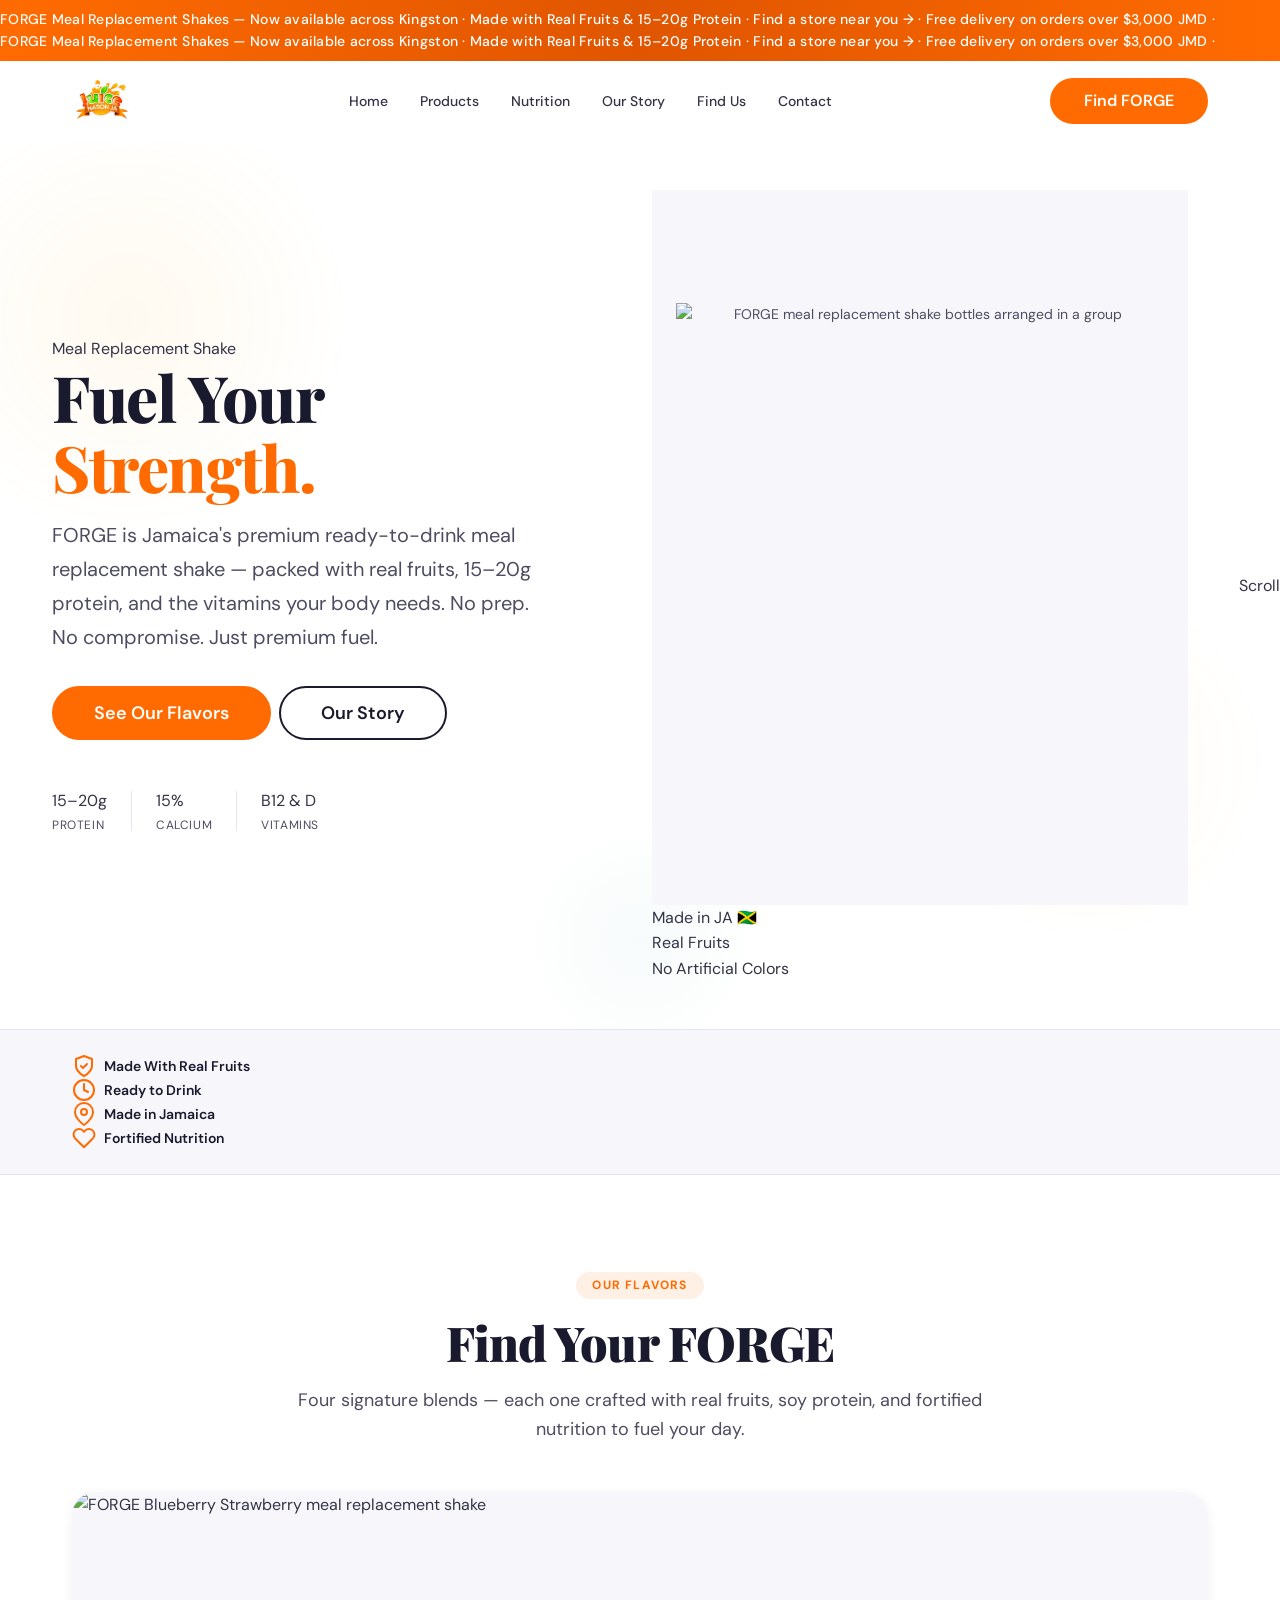
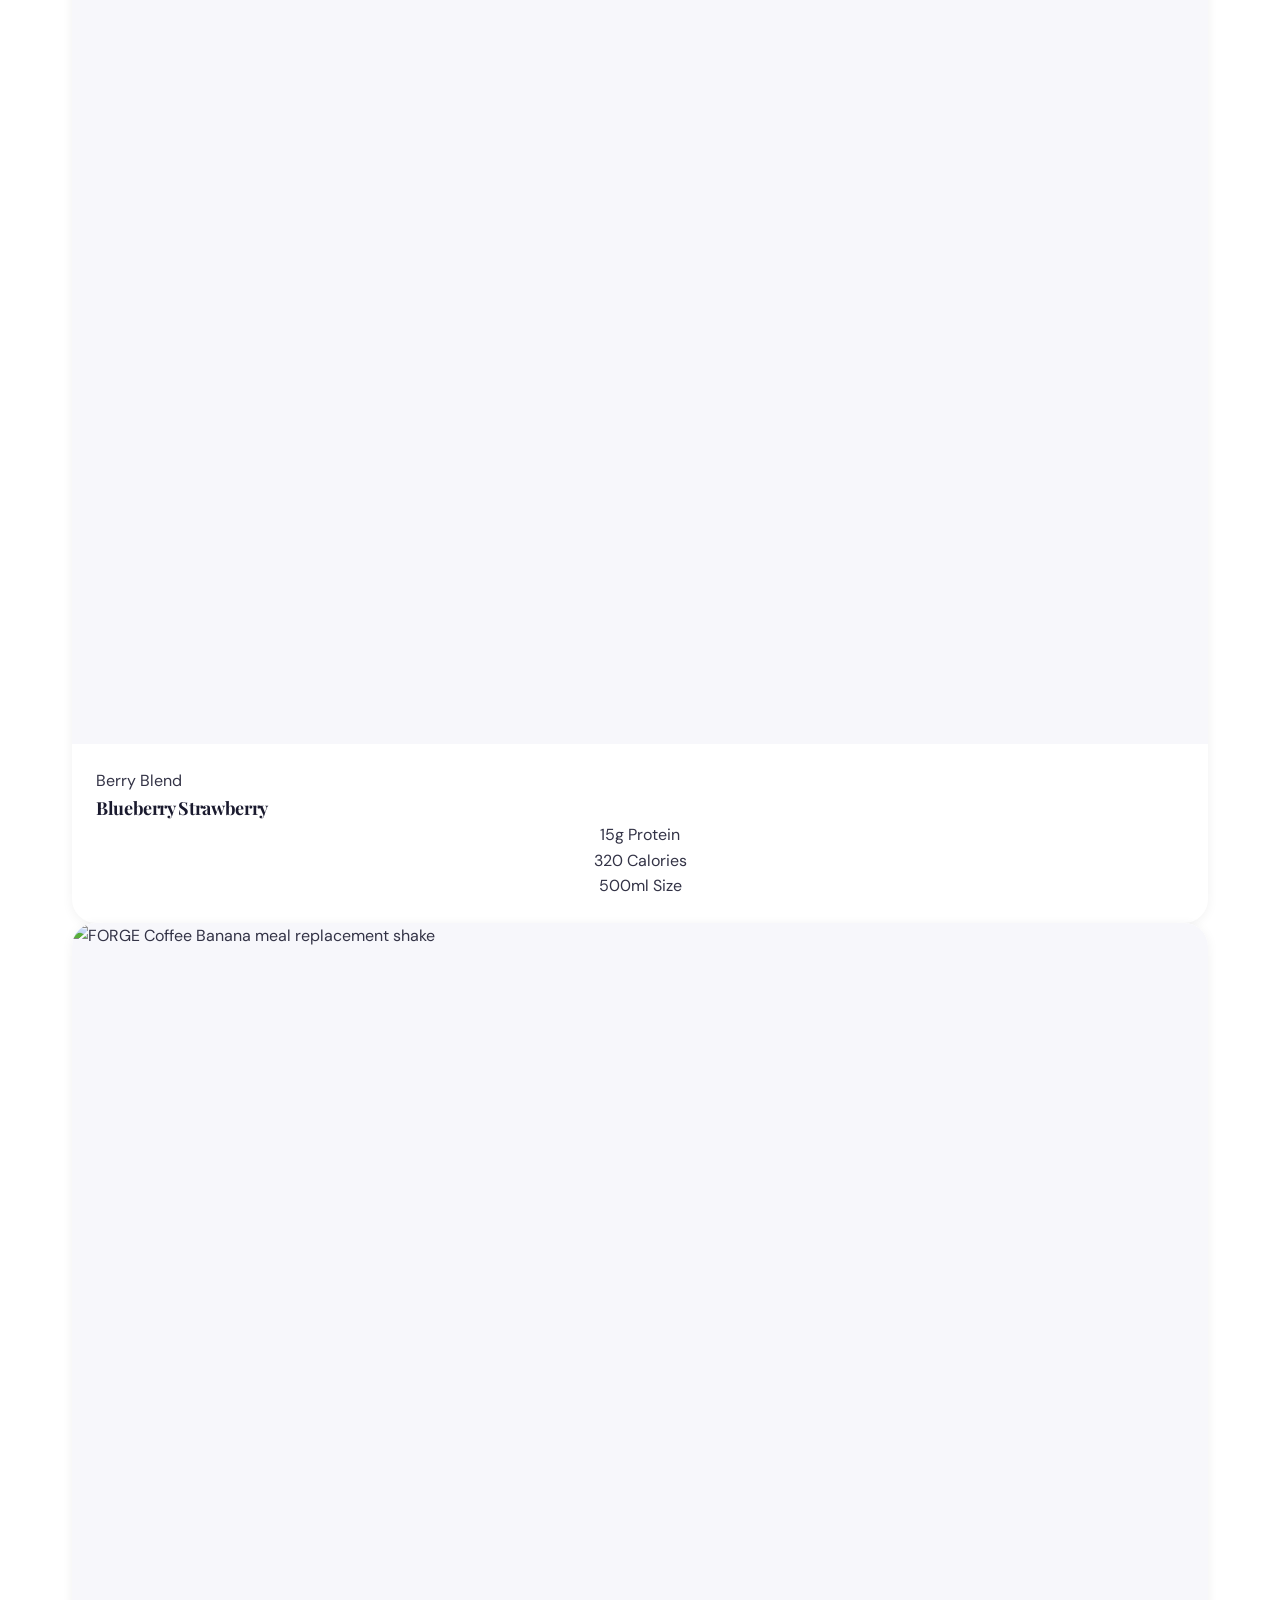
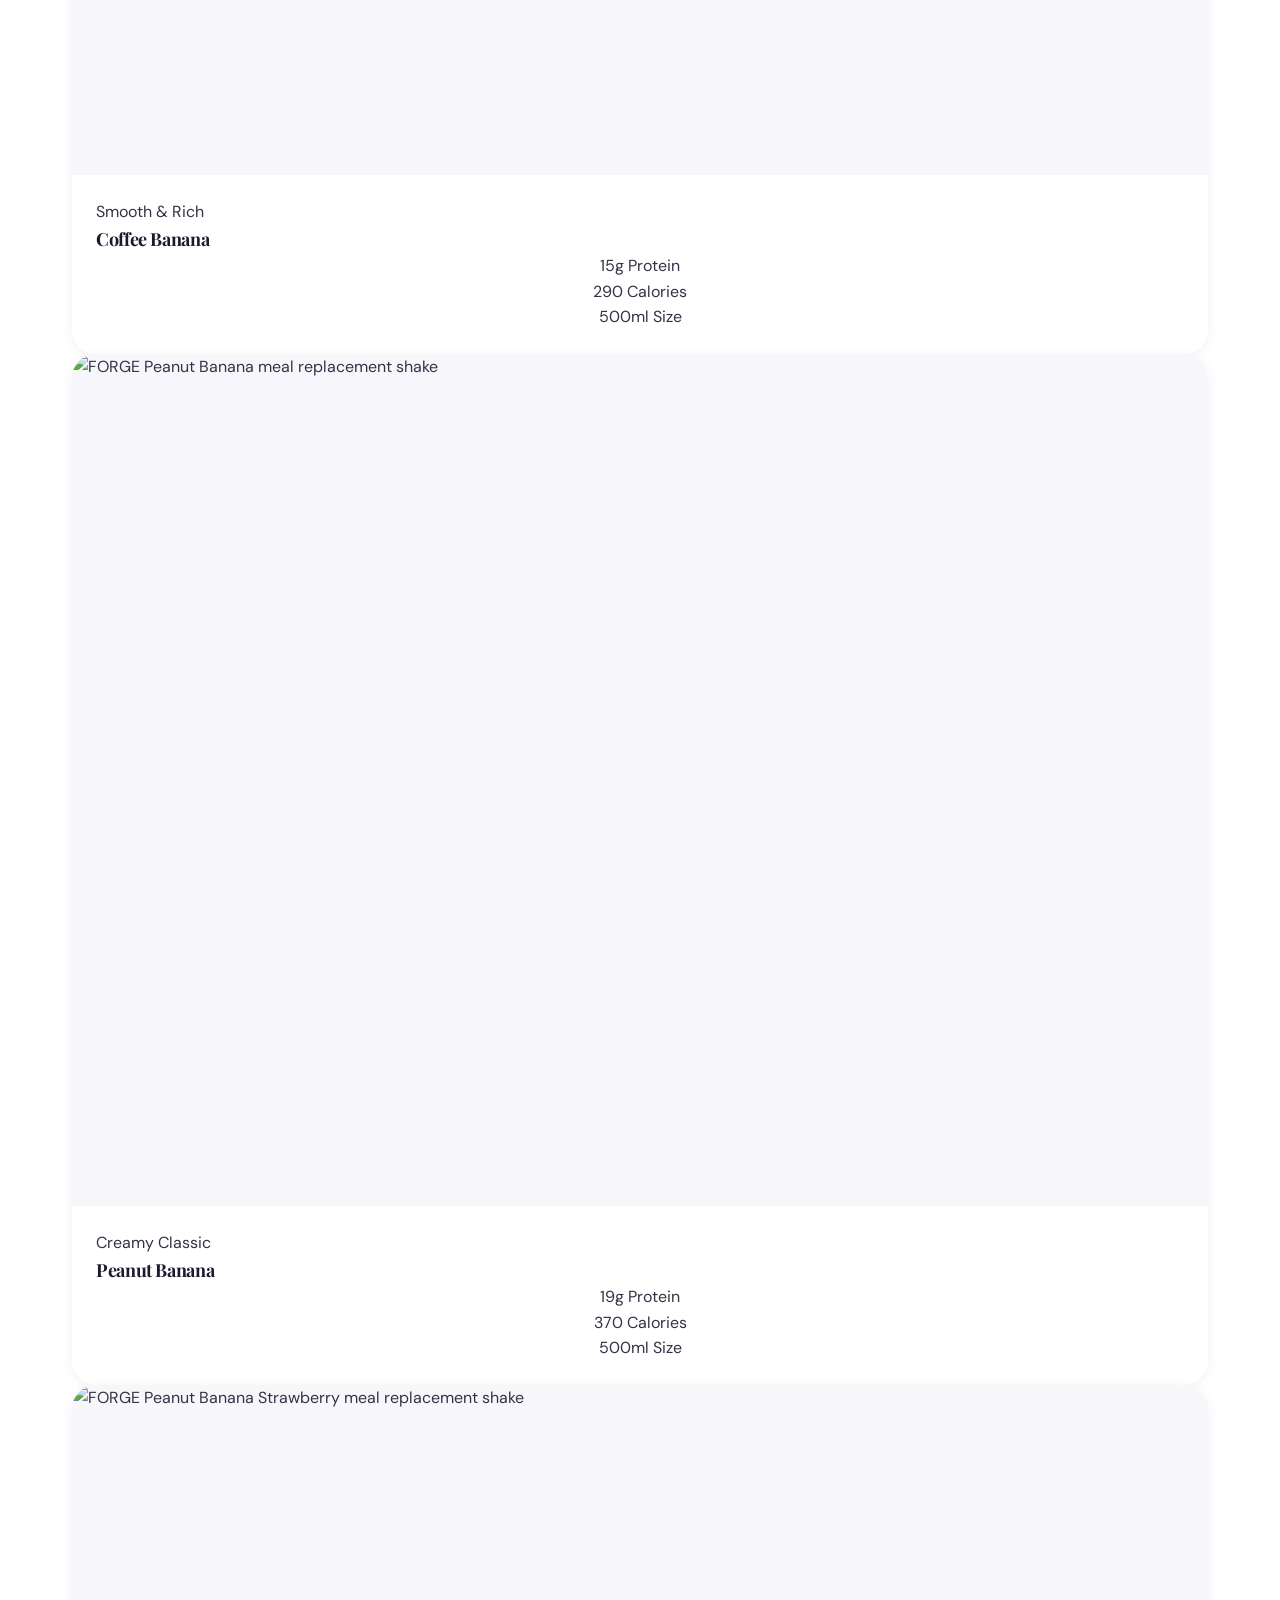
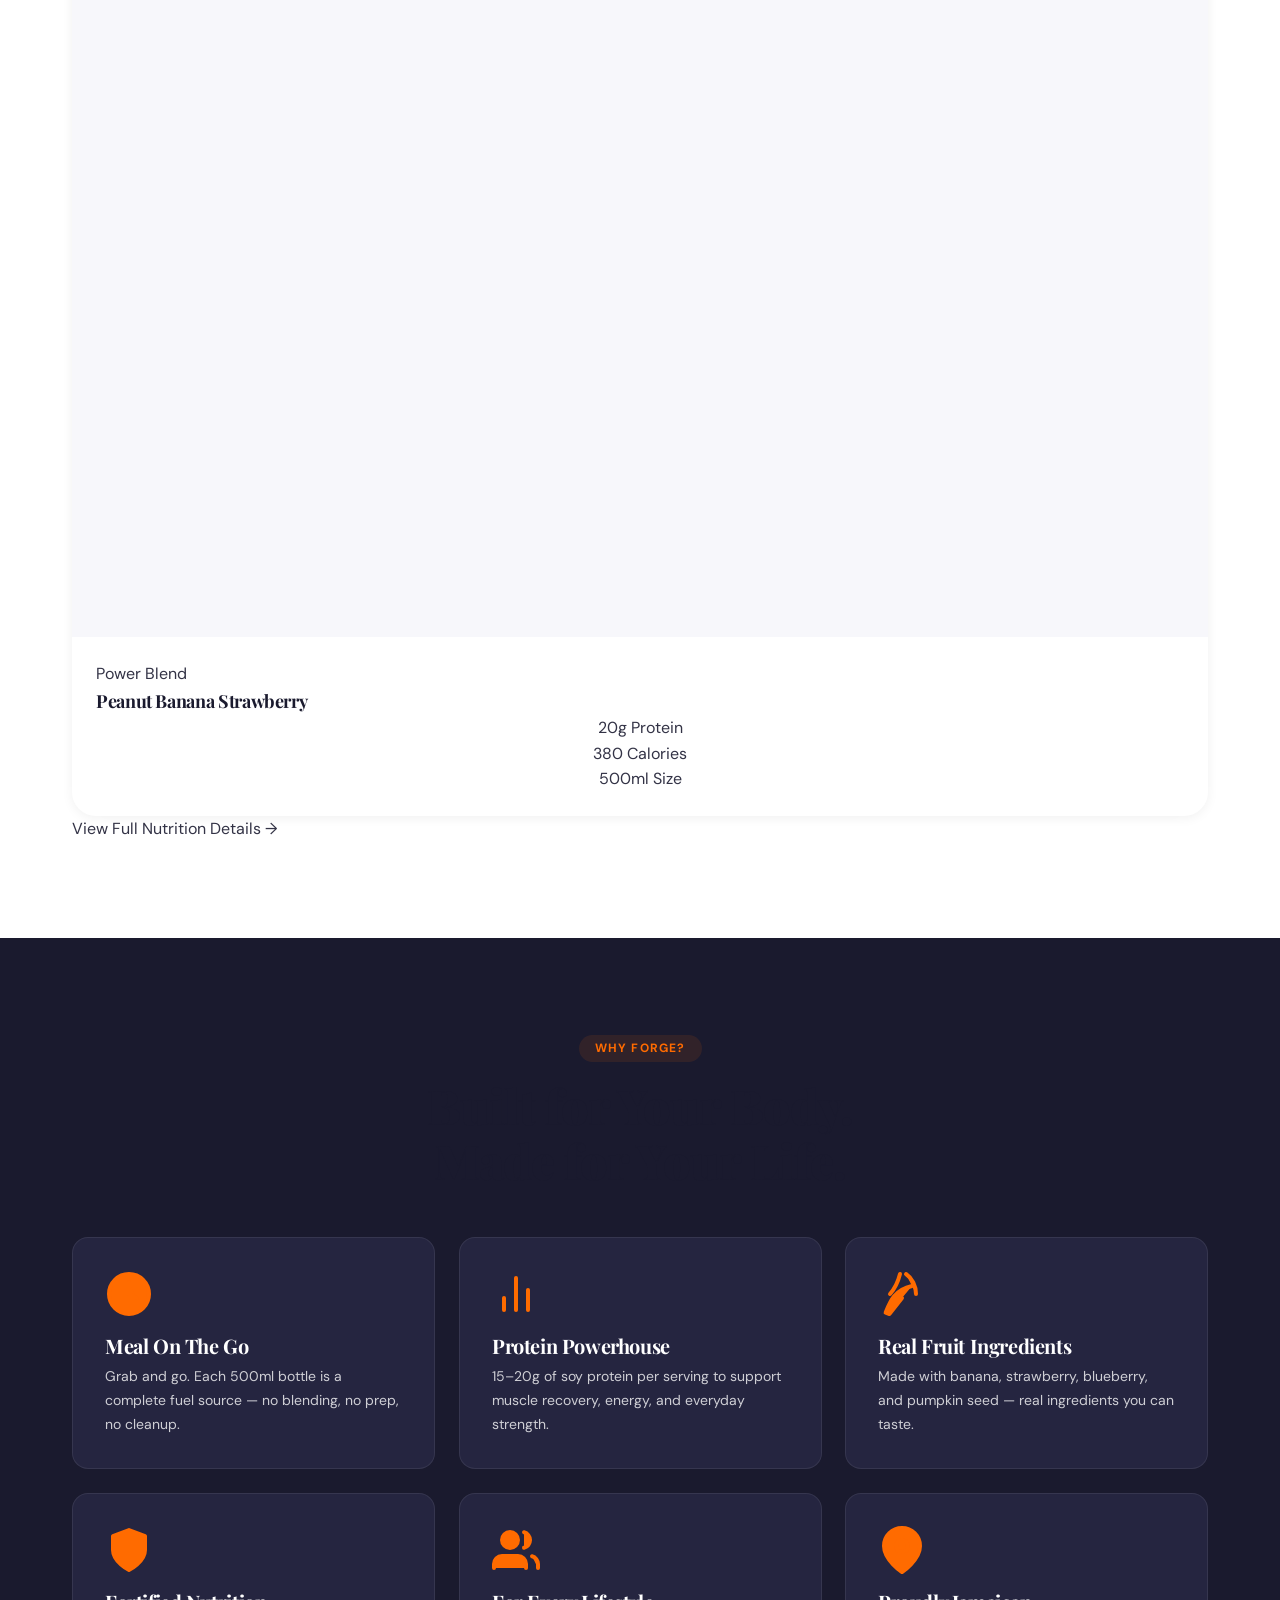
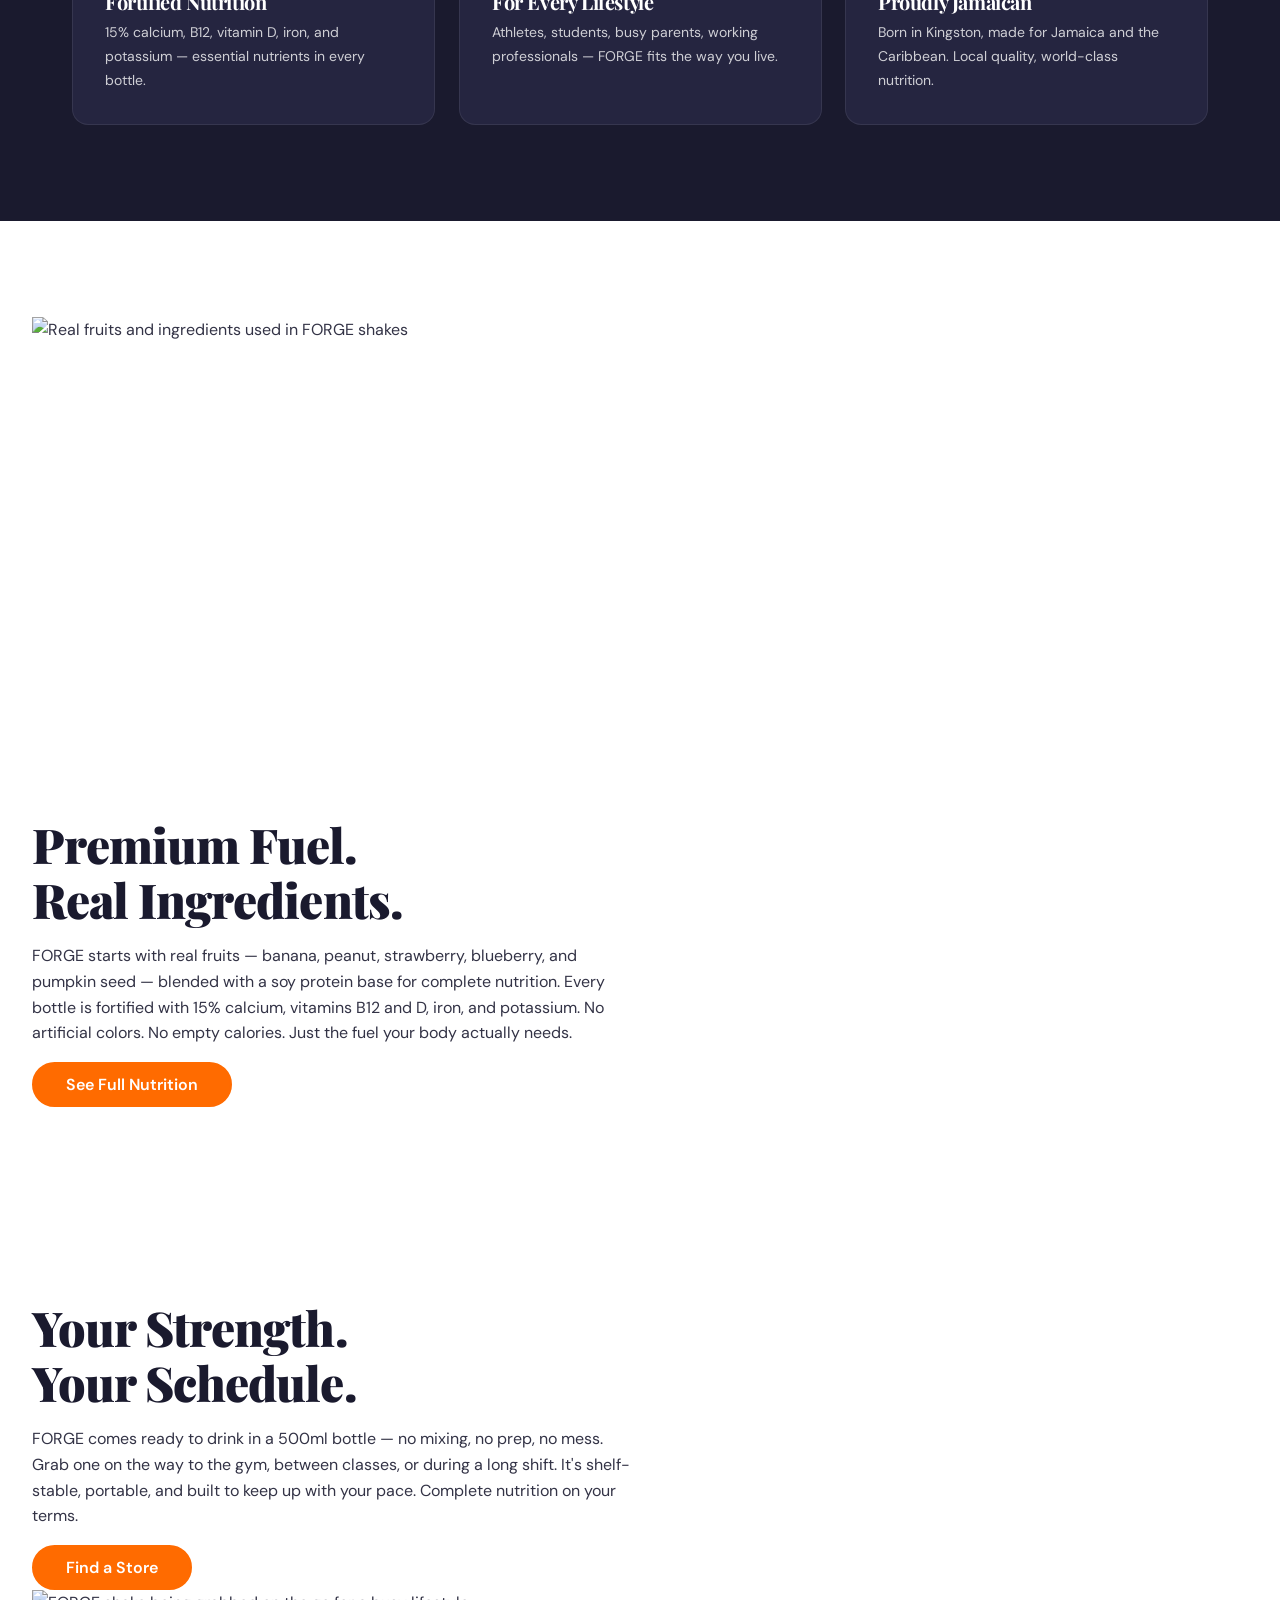
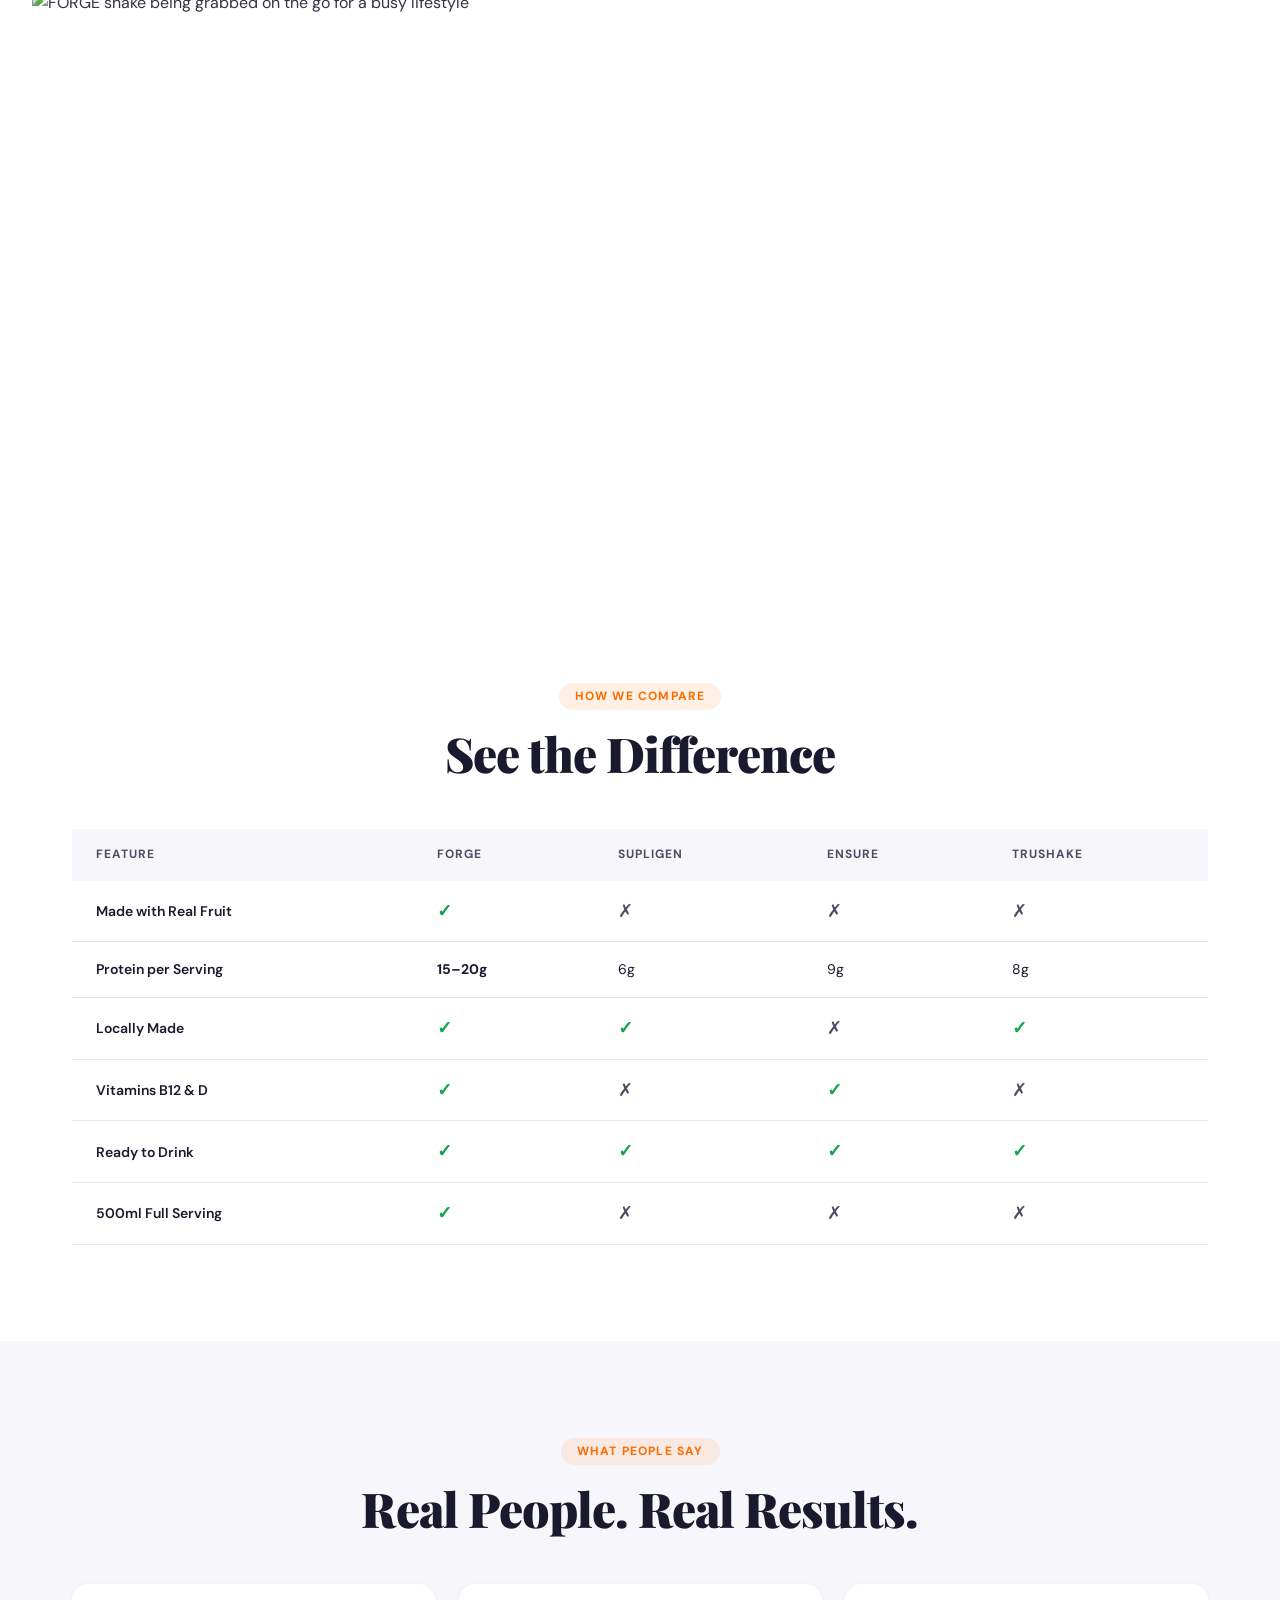
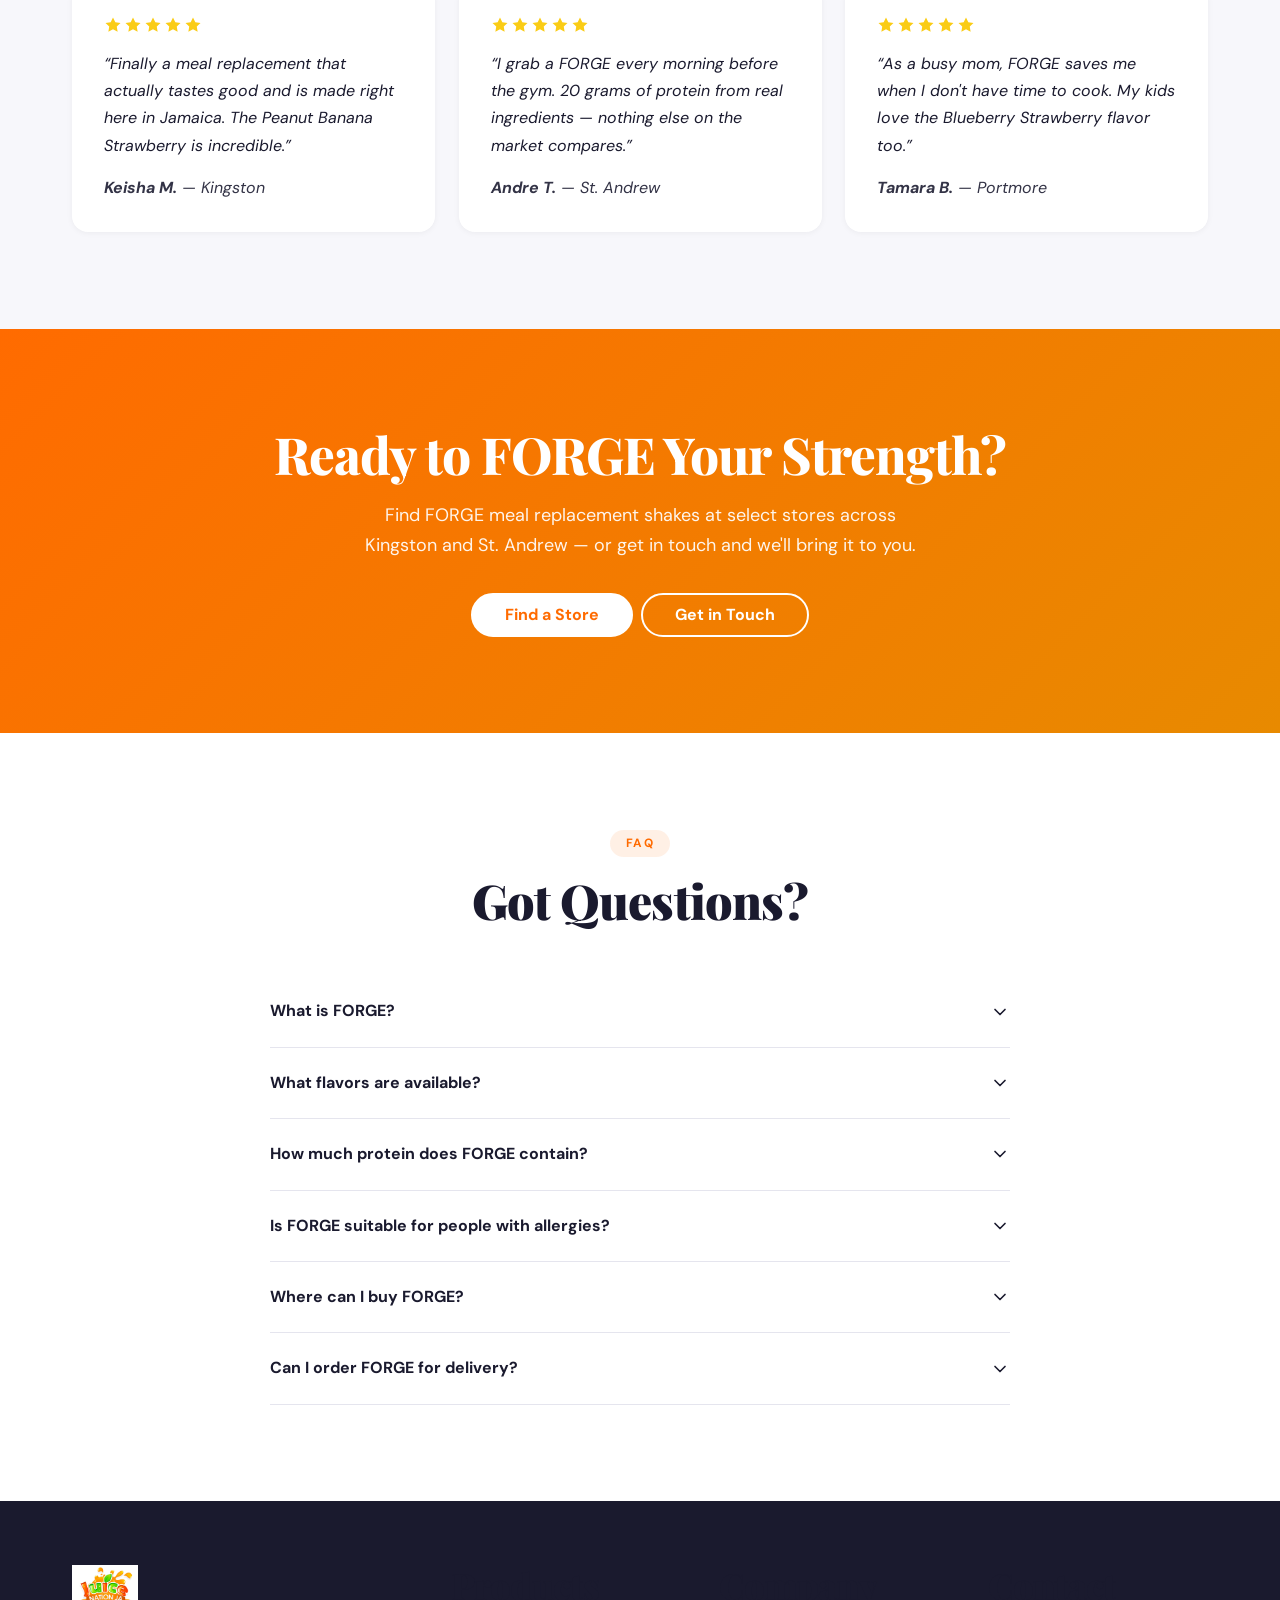
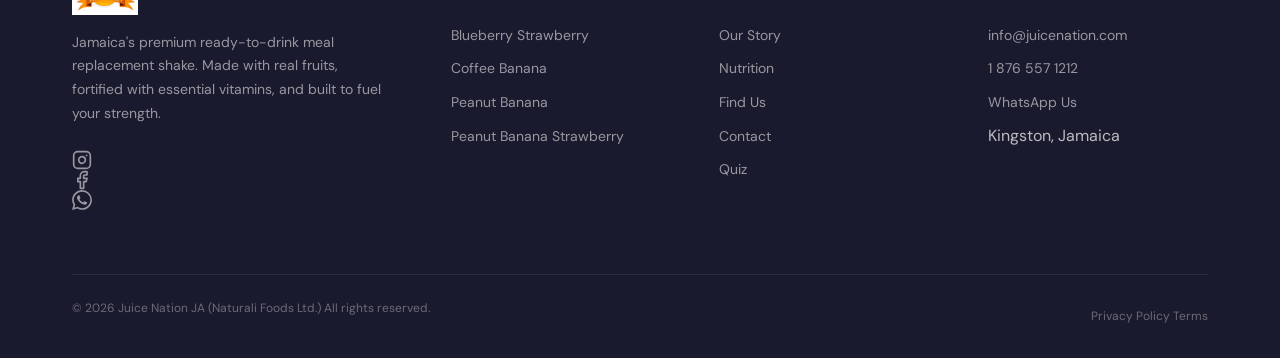
==== index.html @ b78474e7 "Add product images, logo, founder photo, and fix contrast issues Images: - Add 4 FORGE product photo" ====
<!DOCTYPE html>
<html lang="en">
<head>
  <meta charset="UTF-8">
  <meta name="viewport" content="width=device-width, initial-scale=1.0">
  <title>FORGE by Juice Nation JA — Meal Replacement Shake | Fuel Your Strength</title>
  <meta name="description" content="FORGE is Jamaica's premium ready-to-drink meal replacement shake. Made with real fruits, 15–20g protein, and fortified with calcium, B12 & D vitamins. Fuel your strength the Jamaican way.">
  <meta name="keywords" content="FORGE, meal replacement shake, Jamaica, Juice Nation JA, protein shake, real fruits, ready to drink, Kingston, Caribbean, soy protein, banana, strawberry, blueberry, peanut, healthy drink">

  <!-- Open Graph -->
  <meta property="og:title" content="FORGE by Juice Nation JA — Meal Replacement Shake">
  <meta property="og:description" content="Jamaica's premium ready-to-drink meal replacement shake. Made with real fruits, 15–20g protein, and fortified nutrition. Fuel your strength.">
  <meta property="og:type" content="website">
  <meta property="og:url" content="https://juicenationja.com">
  <meta property="og:image" content="https://juicenationja.com/images/forge-blueberry-strawberry.png">

  <!-- JSON-LD Structured Data -->
  <script type="application/ld+json">
  {
    "@context": "https://schema.org",
    "@graph": [
      {
        "@type": "Organization",
        "name": "Juice Nation JA",
        "legalName": "Naturali Foods Ltd",
        "url": "https://juicenationja.com",
        "logo": "https://juicenationja.com/images/logo-juicenation.jpg",
        "description": "Jamaica's premium ready-to-drink meal replacement shake brand.",
        "address": {
          "@type": "PostalAddress",
          "addressLocality": "Kingston",
          "addressCountry": "JM"
        },
        "contactPoint": {
          "@type": "ContactPoint",
          "telephone": "+1-876-557-1212",
          "contactType": "customer service",
          "email": "info@juicenation.com",
          "availableLanguage": "English"
        },
        "sameAs": [
          "https://instagram.com/juicenationja",
          "https://facebook.com/juicenationja"
        ]
      },
      {
        "@type": "WebSite",
        "name": "Juice Nation JA",
        "url": "https://juicenationja.com",
        "potentialAction": {
          "@type": "SearchAction",
          "target": "https://juicenationja.com/search?q={search_term_string}",
          "query-input": "required name=search_term_string"
        }
      }
    ]
  }
  </script>

  <!-- Fonts -->
  <link rel="preconnect" href="https://fonts.googleapis.com">
  <link rel="preconnect" href="https://fonts.gstatic.com" crossorigin>
  <link href="https://fonts.googleapis.com/css2?family=Playfair+Display:wght@700;800;900&family=DM+Sans:wght@400;500;600;700&display=swap" rel="stylesheet">

  <!-- Favicon -->
  <link rel="icon" href="/favicon.svg" type="image/svg+xml">

  <!-- Stylesheets -->
  <link rel="stylesheet" href="/css/global.css">
  <link rel="stylesheet" href="/css/home.css">
</head>
<body>

  <!-- ============================================
       1. ANNOUNCEMENT BAR
       ============================================ -->
  <div class="announcement-bar" role="marquee" aria-label="Announcements">
    <div class="marquee-track">
      <div class="marquee-content">
        <span>FORGE Meal Replacement Shakes — Now available across Kingston</span>
        <span class="marquee-dot" aria-hidden="true">·</span>
        <span>Made with Real Fruits &amp; 15–20g Protein</span>
        <span class="marquee-dot" aria-hidden="true">·</span>
        <span><a href="/pages/find-us.html">Find a store near you &rarr;</a></span>
        <span class="marquee-dot" aria-hidden="true">·</span>
        <span>Free delivery on orders over $3,000 JMD</span>
        <span class="marquee-dot" aria-hidden="true">·</span>
      </div>
      <div class="marquee-content" aria-hidden="true">
        <span>FORGE Meal Replacement Shakes — Now available across Kingston</span>
        <span class="marquee-dot">·</span>
        <span>Made with Real Fruits &amp; 15–20g Protein</span>
        <span class="marquee-dot">·</span>
        <span><a href="/pages/find-us.html" tabindex="-1">Find a store near you &rarr;</a></span>
        <span class="marquee-dot">·</span>
        <span>Free delivery on orders over $3,000 JMD</span>
        <span class="marquee-dot">·</span>
      </div>
    </div>
  </div>

  <!-- ============================================
       2. STICKY HEADER
       ============================================ -->
  <header class="site-header" id="siteHeader" role="banner">
    <div class="header-inner container">
      <a href="/" class="logo" aria-label="Juice Nation JA — Home">
        <img src="/images/logo-juicenation.jpg" alt="Juice Nation JA" class="logo-img" height="45">
      </a>

      <nav class="main-nav" aria-label="Primary navigation">
        <ul class="nav-list">
          <li><a href="/" class="nav-link active" aria-current="page">Home</a></li>
          <li><a href="/pages/products.html" class="nav-link">Products</a></li>
          <li><a href="/pages/nutrition.html" class="nav-link">Nutrition</a></li>
          <li><a href="/pages/our-story.html" class="nav-link">Our Story</a></li>
          <li><a href="/pages/find-us.html" class="nav-link">Find Us</a></li>
          <li><a href="/pages/contact.html" class="nav-link">Contact</a></li>
        </ul>
      </nav>

      <a href="/pages/find-us.html" class="btn btn-primary header-cta">Find FORGE</a>

      <button class="mobile-menu-toggle" id="mobileMenuToggle" aria-label="Open menu" aria-expanded="false" aria-controls="mobile-menu">
        <span class="hamburger-line"></span>
        <span class="hamburger-line"></span>
        <span class="hamburger-line"></span>
      </button>
    </div>

    <!-- Mobile Menu Overlay -->
    <div class="mobile-menu" id="mobileMenu" role="dialog" aria-label="Mobile navigation" aria-hidden="true">
      <div class="mobile-menu-inner">
        <nav aria-label="Mobile navigation">
          <ul class="mobile-nav-list">
            <li><a href="/" class="mobile-nav-link active" aria-current="page">Home</a></li>
            <li><a href="/pages/products.html" class="mobile-nav-link">Products</a></li>
            <li><a href="/pages/nutrition.html" class="mobile-nav-link">Nutrition</a></li>
            <li><a href="/pages/our-story.html" class="mobile-nav-link">Our Story</a></li>
            <li><a href="/pages/find-us.html" class="mobile-nav-link">Find Us</a></li>
            <li><a href="/pages/contact.html" class="mobile-nav-link">Contact</a></li>
          </ul>
        </nav>
        <a href="/pages/find-us.html" class="btn btn-primary mobile-cta">Find FORGE</a>
      </div>
    </div>
  </header>

  <main id="main-content">

    <!-- ============================================
         3. HERO SECTION
         ============================================ -->
    <section class="hero" aria-label="Introduction to FORGE meal replacement shake">
      <div class="hero-bg-pattern" aria-hidden="true"></div>
      <div class="container hero-grid">
        <div class="hero-content" data-animate="fade-up">
          <span class="pill-badge">Meal Replacement Shake</span>
          <h1 class="hero-title">Fuel Your<br><span class="text-accent">Strength.</span></h1>
          <p class="hero-subtitle">FORGE is Jamaica's premium ready-to-drink meal replacement shake — packed with real fruits, 15–20g protein, and the vitamins your body needs. No prep. No compromise. Just premium fuel.</p>
          <div class="hero-cta-group">
            <a href="/pages/products.html" class="btn btn-primary btn-lg">See Our Flavors</a>
            <a href="/pages/our-story.html" class="btn btn-outline btn-lg">Our Story</a>
          </div>
          <div class="hero-stats" data-animate="fade-up">
            <div class="stat-item">
              <span class="stat-value">15–20g</span>
              <span class="stat-label">Protein</span>
            </div>
            <div class="stat-divider" aria-hidden="true"></div>
            <div class="stat-item">
              <span class="stat-value">15%</span>
              <span class="stat-label">Calcium</span>
            </div>
            <div class="stat-divider" aria-hidden="true"></div>
            <div class="stat-item">
              <span class="stat-value">B12 &amp; D</span>
              <span class="stat-label">Vitamins</span>
            </div>
          </div>
        </div>

        <div class="hero-image" data-animate="fade-up">
          <div class="hero-image-placeholder" role="img" aria-label="FORGE meal replacement shake product photo">
            <img src="/images/forge-blueberry-strawberry.png" alt="FORGE meal replacement shake bottles arranged in a group" width="600" height="600" loading="eager">
          </div>
          <div class="floating-badge badge-jamaica" aria-hidden="true">Made in JA &#x1F1EF;&#x1F1F2;</div>
          <div class="floating-badge badge-fruits" aria-hidden="true">Real Fruits</div>
          <div class="floating-badge badge-natural" aria-hidden="true">No Artificial Colors</div>
        </div>
      </div>

      <div class="scroll-indicator" aria-hidden="true">
        <span class="scroll-indicator-text">Scroll</span>
        <span class="scroll-indicator-line"></span>
      </div>
    </section>

    <!-- ============================================
         4. TRUST BAR
         ============================================ -->
    <section class="trust-bar" aria-label="Key product benefits" data-animate="fade-up">
      <div class="container">
        <div class="trust-row">
          <div class="trust-item">
            <svg class="trust-icon" width="32" height="32" viewBox="0 0 24 24" fill="none" stroke="currentColor" stroke-width="2" stroke-linecap="round" stroke-linejoin="round" aria-hidden="true">
              <path d="M12 22s8-4 8-10V5l-8-3-8 3v7c0 6 8 10 8 10z"/>
              <polyline points="9 12 11 14 15 10"/>
            </svg>
            <span class="trust-label">Made With Real Fruits</span>
          </div>
          <div class="trust-item">
            <svg class="trust-icon" width="32" height="32" viewBox="0 0 24 24" fill="none" stroke="currentColor" stroke-width="2" stroke-linecap="round" stroke-linejoin="round" aria-hidden="true">
              <circle cx="12" cy="12" r="10"/>
              <polyline points="12 6 12 12 16 14"/>
            </svg>
            <span class="trust-label">Ready to Drink</span>
          </div>
          <div class="trust-item">
            <svg class="trust-icon" width="32" height="32" viewBox="0 0 24 24" fill="none" stroke="currentColor" stroke-width="2" stroke-linecap="round" stroke-linejoin="round" aria-hidden="true">
              <path d="M21 10c0 7-9 13-9 13s-9-6-9-13a9 9 0 0 1 18 0z"/>
              <circle cx="12" cy="10" r="3"/>
            </svg>
            <span class="trust-label">Made in Jamaica</span>
          </div>
          <div class="trust-item">
            <svg class="trust-icon" width="32" height="32" viewBox="0 0 24 24" fill="none" stroke="currentColor" stroke-width="2" stroke-linecap="round" stroke-linejoin="round" aria-hidden="true">
              <path d="M20.84 4.61a5.5 5.5 0 0 0-7.78 0L12 5.67l-1.06-1.06a5.5 5.5 0 0 0-7.78 7.78l1.06 1.06L12 21.23l7.78-7.78 1.06-1.06a5.5 5.5 0 0 0 0-7.78z"/>
            </svg>
            <span class="trust-label">Fortified Nutrition</span>
          </div>
        </div>
      </div>
    </section>

    <!-- ============================================
         5. PRODUCT COLLECTION GRID
         ============================================ -->
    <section class="section products-section" id="flavors" aria-labelledby="products-heading" data-animate="fade-up">
      <div class="container">
        <div class="section-header">
          <span class="section-tag">Our Flavors</span>
          <h2 id="products-heading" class="section-title">Find Your FORGE</h2>
          <p class="section-subtitle">Four signature blends — each one crafted with real fruits, soy protein, and fortified nutrition to fuel your day.</p>
        </div>

        <div class="product-grid">
          <!-- Card 1: Blueberry Strawberry -->
          <a href="/pages/products.html#blueberry-strawberry" class="product-card" data-animate="fade-up">
            <div class="product-card-image">
              <img src="/images/forge-blueberry-strawberry.png" alt="FORGE Blueberry Strawberry meal replacement shake" width="400" height="400" loading="lazy">
            </div>
            <div class="product-card-body">
              <span class="flavor-tag" style="--flavor-color: var(--color-accent-berry)">Berry Blend</span>
              <h3 class="product-card-title">Blueberry Strawberry</h3>
              <div class="nutrition-badges">
                <span class="nutrition-badge">15g Protein</span>
                <span class="nutrition-badge">320 Calories</span>
                <span class="nutrition-badge">500ml Size</span>
              </div>
            </div>
          </a>

          <!-- Card 2: Coffee Banana -->
          <a href="/pages/products.html#coffee-banana" class="product-card" data-animate="fade-up">
            <div class="product-card-image">
              <img src="/images/forge-coffee-banana.png" alt="FORGE Coffee Banana meal replacement shake" width="400" height="400" loading="lazy">
            </div>
            <div class="product-card-body">
              <span class="flavor-tag" style="--flavor-color: #8b6914">Smooth &amp; Rich</span>
              <h3 class="product-card-title">Coffee Banana</h3>
              <div class="nutrition-badges">
                <span class="nutrition-badge">15g Protein</span>
                <span class="nutrition-badge">290 Calories</span>
                <span class="nutrition-badge">500ml Size</span>
              </div>
            </div>
          </a>

          <!-- Card 3: Peanut Banana -->
          <a href="/pages/products.html#peanut-banana" class="product-card" data-animate="fade-up">
            <div class="product-card-image">
              <img src="/images/forge-peanut-banana.png" alt="FORGE Peanut Banana meal replacement shake" width="400" height="400" loading="lazy">
            </div>
            <div class="product-card-body">
              <span class="flavor-tag" style="--flavor-color: var(--color-accent-teal)">Creamy Classic</span>
              <h3 class="product-card-title">Peanut Banana</h3>
              <div class="nutrition-badges">
                <span class="nutrition-badge">19g Protein</span>
                <span class="nutrition-badge">370 Calories</span>
                <span class="nutrition-badge">500ml Size</span>
              </div>
            </div>
          </a>

          <!-- Card 4: Peanut Banana Strawberry -->
          <a href="/pages/products.html#peanut-banana-strawberry" class="product-card" data-animate="fade-up">
            <div class="product-card-image">
              <img src="/images/forge-peanut-banana-strawberry.png" alt="FORGE Peanut Banana Strawberry meal replacement shake" width="400" height="400" loading="lazy">
            </div>
            <div class="product-card-body">
              <span class="flavor-tag" style="--flavor-color: var(--color-accent)">Power Blend</span>
              <h3 class="product-card-title">Peanut Banana Strawberry</h3>
              <div class="nutrition-badges">
                <span class="nutrition-badge">20g Protein</span>
                <span class="nutrition-badge">380 Calories</span>
                <span class="nutrition-badge">500ml Size</span>
              </div>
            </div>
          </a>
        </div>

        <div class="section-footer">
          <a href="/pages/nutrition.html" class="link-arrow">View Full Nutrition Details &rarr;</a>
        </div>
      </div>
    </section>

    <!-- ============================================
         6. WHY FORGE (BENEFITS)
         ============================================ -->
    <section class="section why-forge" aria-labelledby="why-heading" data-animate="fade-up">
      <div class="container">
        <div class="section-header">
          <span class="section-tag">Why FORGE?</span>
          <h2 id="why-heading" class="section-title">Built for Your Body.<br>Made for Your Life.</h2>
        </div>

        <div class="benefits-grid">
          <div class="benefit-card" data-animate="fade-up">
            <div class="benefit-icon">
              <svg width="32" height="32" viewBox="0 0 24 24" fill="none" stroke="currentColor" stroke-width="2" stroke-linecap="round" stroke-linejoin="round" aria-hidden="true">
                <circle cx="12" cy="12" r="10"/>
                <polyline points="12 6 12 12 16 14"/>
              </svg>
            </div>
            <h3 class="benefit-title">Meal On The Go</h3>
            <p class="benefit-text">Grab and go. Each 500ml bottle is a complete fuel source — no blending, no prep, no cleanup.</p>
          </div>

          <div class="benefit-card" data-animate="fade-up">
            <div class="benefit-icon">
              <svg width="32" height="32" viewBox="0 0 24 24" fill="none" stroke="currentColor" stroke-width="2" stroke-linecap="round" stroke-linejoin="round" aria-hidden="true">
                <line x1="18" y1="20" x2="18" y2="10"/>
                <line x1="12" y1="20" x2="12" y2="4"/>
                <line x1="6" y1="20" x2="6" y2="14"/>
              </svg>
            </div>
            <h3 class="benefit-title">Protein Powerhouse</h3>
            <p class="benefit-text">15–20g of soy protein per serving to support muscle recovery, energy, and everyday strength.</p>
          </div>

          <div class="benefit-card" data-animate="fade-up">
            <div class="benefit-icon">
              <svg width="32" height="32" viewBox="0 0 24 24" fill="none" stroke="currentColor" stroke-width="2" stroke-linecap="round" stroke-linejoin="round" aria-hidden="true">
                <path d="M17 8C8 10 5.9 16.17 3.82 21.34l1.89.66L12 14"/>
                <path d="M11 2c-1 4-2.24 6.88-5 10"/>
                <path d="M14 2c3 2 5 6 5 10"/>
              </svg>
            </div>
            <h3 class="benefit-title">Real Fruit Ingredients</h3>
            <p class="benefit-text">Made with banana, strawberry, blueberry, and pumpkin seed — real ingredients you can taste.</p>
          </div>

          <div class="benefit-card" data-animate="fade-up">
            <div class="benefit-icon">
              <svg width="32" height="32" viewBox="0 0 24 24" fill="none" stroke="currentColor" stroke-width="2" stroke-linecap="round" stroke-linejoin="round" aria-hidden="true">
                <path d="M12 22s8-4 8-10V5l-8-3-8 3v7c0 6 8 10 8 10z"/>
              </svg>
            </div>
            <h3 class="benefit-title">Fortified Nutrition</h3>
            <p class="benefit-text">15% calcium, B12, vitamin D, iron, and potassium — essential nutrients in every bottle.</p>
          </div>

          <div class="benefit-card" data-animate="fade-up">
            <div class="benefit-icon">
              <svg width="32" height="32" viewBox="0 0 24 24" fill="none" stroke="currentColor" stroke-width="2" stroke-linecap="round" stroke-linejoin="round" aria-hidden="true">
                <path d="M17 21v-2a4 4 0 0 0-4-4H5a4 4 0 0 0-4 4v2"/>
                <circle cx="9" cy="7" r="4"/>
                <path d="M23 21v-2a4 4 0 0 0-3-3.87"/>
                <path d="M16 3.13a4 4 0 0 1 0 7.75"/>
              </svg>
            </div>
            <h3 class="benefit-title">For Every Lifestyle</h3>
            <p class="benefit-text">Athletes, students, busy parents, working professionals — FORGE fits the way you live.</p>
          </div>

          <div class="benefit-card" data-animate="fade-up">
            <div class="benefit-icon">
              <svg width="32" height="32" viewBox="0 0 24 24" fill="none" stroke="currentColor" stroke-width="2" stroke-linecap="round" stroke-linejoin="round" aria-hidden="true">
                <path d="M21 10c0 7-9 13-9 13s-9-6-9-13a9 9 0 0 1 18 0z"/>
                <circle cx="12" cy="10" r="3"/>
              </svg>
            </div>
            <h3 class="benefit-title">Proudly Jamaican</h3>
            <p class="benefit-text">Born in Kingston, made for Jamaica and the Caribbean. Local quality, world-class nutrition.</p>
          </div>
        </div>
      </div>
    </section>

    <!-- ============================================
         7. FEATURE SPLIT SECTIONS
         ============================================ -->
    <section class="section feature-split" aria-labelledby="feature-ingredients-heading" data-animate="fade-up">
      <div class="container">
        <div class="split-grid">
          <div class="split-image" data-animate="fade-up">
            <div class="split-image-placeholder" role="img" aria-label="Close-up of FORGE ingredients — real fruits and natural elements">
              <img src="/images/forge-peanut-banana.png" alt="Real fruits and ingredients used in FORGE shakes" width="600" height="500" loading="lazy">
            </div>
          </div>
          <div class="split-content" data-animate="fade-up">
            <h2 id="feature-ingredients-heading" class="split-title">Premium Fuel.<br>Real Ingredients.</h2>
            <p class="split-text">FORGE starts with real fruits — banana, peanut, strawberry, blueberry, and pumpkin seed — blended with a soy protein base for complete nutrition. Every bottle is fortified with 15% calcium, vitamins B12 and D, iron, and potassium. No artificial colors. No empty calories. Just the fuel your body actually needs.</p>
            <a href="/pages/nutrition.html" class="btn btn-primary">See Full Nutrition</a>
          </div>
        </div>
      </div>
    </section>

    <section class="section feature-split feature-split--reversed" aria-labelledby="feature-convenience-heading" data-animate="fade-up">
      <div class="container">
        <div class="split-grid split-grid--reversed">
          <div class="split-content" data-animate="fade-up">
            <h2 id="feature-convenience-heading" class="split-title">Your Strength.<br>Your Schedule.</h2>
            <p class="split-text">FORGE comes ready to drink in a 500ml bottle — no mixing, no prep, no mess. Grab one on the way to the gym, between classes, or during a long shift. It's shelf-stable, portable, and built to keep up with your pace. Complete nutrition on your terms.</p>
            <a href="/pages/find-us.html" class="btn btn-primary">Find a Store</a>
          </div>
          <div class="split-image" data-animate="fade-up">
            <div class="split-image-placeholder" role="img" aria-label="Person grabbing a FORGE shake on the go">
              <img src="/images/forge-coffee-banana.png" alt="FORGE shake being grabbed on the go for a busy lifestyle" width="600" height="500" loading="lazy">
            </div>
          </div>
        </div>
      </div>
    </section>

    <!-- ============================================
         8. COMPARISON TABLE
         ============================================ -->
    <section class="section comparison-section" aria-labelledby="comparison-heading" data-animate="fade-up">
      <div class="container">
        <div class="section-header">
          <span class="section-tag">How We Compare</span>
          <h2 id="comparison-heading" class="section-title">See the Difference</h2>
        </div>

        <div class="comparison-table-wrapper">
          <table class="comparison-table" aria-label="Nutritional comparison of FORGE versus competing products">
            <thead>
              <tr>
                <th scope="col">Feature</th>
                <th scope="col" class="highlight-col">FORGE</th>
                <th scope="col">Supligen</th>
                <th scope="col">Ensure</th>
                <th scope="col">TruSHAKE</th>
              </tr>
            </thead>
            <tbody>
              <tr>
                <td>Made with Real Fruit</td>
                <td class="highlight-col"><span class="check" aria-label="Yes">&#10003;</span></td>
                <td><span class="cross" aria-label="No">&#10007;</span></td>
                <td><span class="cross" aria-label="No">&#10007;</span></td>
                <td><span class="cross" aria-label="No">&#10007;</span></td>
              </tr>
              <tr>
                <td>Protein per Serving</td>
                <td class="highlight-col"><strong>15–20g</strong></td>
                <td>6g</td>
                <td>9g</td>
                <td>8g</td>
              </tr>
              <tr>
                <td>Locally Made</td>
                <td class="highlight-col"><span class="check" aria-label="Yes">&#10003;</span></td>
                <td><span class="check" aria-label="Yes">&#10003;</span></td>
                <td><span class="cross" aria-label="No">&#10007;</span></td>
                <td><span class="check" aria-label="Yes">&#10003;</span></td>
              </tr>
              <tr>
                <td>Vitamins B12 &amp; D</td>
                <td class="highlight-col"><span class="check" aria-label="Yes">&#10003;</span></td>
                <td><span class="cross" aria-label="No">&#10007;</span></td>
                <td><span class="check" aria-label="Yes">&#10003;</span></td>
                <td><span class="cross" aria-label="No">&#10007;</span></td>
              </tr>
              <tr>
                <td>Ready to Drink</td>
                <td class="highlight-col"><span class="check" aria-label="Yes">&#10003;</span></td>
                <td><span class="check" aria-label="Yes">&#10003;</span></td>
                <td><span class="check" aria-label="Yes">&#10003;</span></td>
                <td><span class="check" aria-label="Yes">&#10003;</span></td>
              </tr>
              <tr>
                <td>500ml Full Serving</td>
                <td class="highlight-col"><span class="check" aria-label="Yes">&#10003;</span></td>
                <td><span class="cross" aria-label="No">&#10007;</span></td>
                <td><span class="cross" aria-label="No">&#10007;</span></td>
                <td><span class="cross" aria-label="No">&#10007;</span></td>
              </tr>
            </tbody>
          </table>
        </div>
      </div>
    </section>

    <!-- ============================================
         9. REVIEWS SECTION
         ============================================ -->
    <section class="section reviews-section" aria-labelledby="reviews-heading" data-animate="fade-up">
      <div class="container">
        <div class="section-header">
          <span class="section-tag">What People Say</span>
          <h2 id="reviews-heading" class="section-title">Real People. Real Results.</h2>
        </div>

        <div class="reviews-grid">
          <article class="review-card" data-animate="fade-up">
            <div class="review-stars" aria-label="5 out of 5 stars">
              <svg width="18" height="18" viewBox="0 0 24 24" fill="currentColor" aria-hidden="true"><polygon points="12 2 15.09 8.26 22 9.27 17 14.14 18.18 21.02 12 17.77 5.82 21.02 7 14.14 2 9.27 8.91 8.26 12 2"/></svg>
              <svg width="18" height="18" viewBox="0 0 24 24" fill="currentColor" aria-hidden="true"><polygon points="12 2 15.09 8.26 22 9.27 17 14.14 18.18 21.02 12 17.77 5.82 21.02 7 14.14 2 9.27 8.91 8.26 12 2"/></svg>
              <svg width="18" height="18" viewBox="0 0 24 24" fill="currentColor" aria-hidden="true"><polygon points="12 2 15.09 8.26 22 9.27 17 14.14 18.18 21.02 12 17.77 5.82 21.02 7 14.14 2 9.27 8.91 8.26 12 2"/></svg>
              <svg width="18" height="18" viewBox="0 0 24 24" fill="currentColor" aria-hidden="true"><polygon points="12 2 15.09 8.26 22 9.27 17 14.14 18.18 21.02 12 17.77 5.82 21.02 7 14.14 2 9.27 8.91 8.26 12 2"/></svg>
              <svg width="18" height="18" viewBox="0 0 24 24" fill="currentColor" aria-hidden="true"><polygon points="12 2 15.09 8.26 22 9.27 17 14.14 18.18 21.02 12 17.77 5.82 21.02 7 14.14 2 9.27 8.91 8.26 12 2"/></svg>
            </div>
            <blockquote class="review-text">&ldquo;Finally a meal replacement that actually tastes good and is made right here in Jamaica. The Peanut Banana Strawberry is incredible.&rdquo;</blockquote>
            <footer class="review-author">
              <cite><strong>Keisha M.</strong> &mdash; Kingston</cite>
            </footer>
          </article>

          <article class="review-card" data-animate="fade-up">
            <div class="review-stars" aria-label="5 out of 5 stars">
              <svg width="18" height="18" viewBox="0 0 24 24" fill="currentColor" aria-hidden="true"><polygon points="12 2 15.09 8.26 22 9.27 17 14.14 18.18 21.02 12 17.77 5.82 21.02 7 14.14 2 9.27 8.91 8.26 12 2"/></svg>
              <svg width="18" height="18" viewBox="0 0 24 24" fill="currentColor" aria-hidden="true"><polygon points="12 2 15.09 8.26 22 9.27 17 14.14 18.18 21.02 12 17.77 5.82 21.02 7 14.14 2 9.27 8.91 8.26 12 2"/></svg>
              <svg width="18" height="18" viewBox="0 0 24 24" fill="currentColor" aria-hidden="true"><polygon points="12 2 15.09 8.26 22 9.27 17 14.14 18.18 21.02 12 17.77 5.82 21.02 7 14.14 2 9.27 8.91 8.26 12 2"/></svg>
              <svg width="18" height="18" viewBox="0 0 24 24" fill="currentColor" aria-hidden="true"><polygon points="12 2 15.09 8.26 22 9.27 17 14.14 18.18 21.02 12 17.77 5.82 21.02 7 14.14 2 9.27 8.91 8.26 12 2"/></svg>
              <svg width="18" height="18" viewBox="0 0 24 24" fill="currentColor" aria-hidden="true"><polygon points="12 2 15.09 8.26 22 9.27 17 14.14 18.18 21.02 12 17.77 5.82 21.02 7 14.14 2 9.27 8.91 8.26 12 2"/></svg>
            </div>
            <blockquote class="review-text">&ldquo;I grab a FORGE every morning before the gym. 20 grams of protein from real ingredients — nothing else on the market compares.&rdquo;</blockquote>
            <footer class="review-author">
              <cite><strong>Andre T.</strong> &mdash; St. Andrew</cite>
            </footer>
          </article>

          <article class="review-card" data-animate="fade-up">
            <div class="review-stars" aria-label="5 out of 5 stars">
              <svg width="18" height="18" viewBox="0 0 24 24" fill="currentColor" aria-hidden="true"><polygon points="12 2 15.09 8.26 22 9.27 17 14.14 18.18 21.02 12 17.77 5.82 21.02 7 14.14 2 9.27 8.91 8.26 12 2"/></svg>
              <svg width="18" height="18" viewBox="0 0 24 24" fill="currentColor" aria-hidden="true"><polygon points="12 2 15.09 8.26 22 9.27 17 14.14 18.18 21.02 12 17.77 5.82 21.02 7 14.14 2 9.27 8.91 8.26 12 2"/></svg>
              <svg width="18" height="18" viewBox="0 0 24 24" fill="currentColor" aria-hidden="true"><polygon points="12 2 15.09 8.26 22 9.27 17 14.14 18.18 21.02 12 17.77 5.82 21.02 7 14.14 2 9.27 8.91 8.26 12 2"/></svg>
              <svg width="18" height="18" viewBox="0 0 24 24" fill="currentColor" aria-hidden="true"><polygon points="12 2 15.09 8.26 22 9.27 17 14.14 18.18 21.02 12 17.77 5.82 21.02 7 14.14 2 9.27 8.91 8.26 12 2"/></svg>
              <svg width="18" height="18" viewBox="0 0 24 24" fill="currentColor" aria-hidden="true"><polygon points="12 2 15.09 8.26 22 9.27 17 14.14 18.18 21.02 12 17.77 5.82 21.02 7 14.14 2 9.27 8.91 8.26 12 2"/></svg>
            </div>
            <blockquote class="review-text">&ldquo;As a busy mom, FORGE saves me when I don't have time to cook. My kids love the Blueberry Strawberry flavor too.&rdquo;</blockquote>
            <footer class="review-author">
              <cite><strong>Tamara B.</strong> &mdash; Portmore</cite>
            </footer>
          </article>
        </div>
      </div>
    </section>

    <!-- ============================================
         10. BOLD CTA BANNER
         ============================================ -->
    <section class="cta-banner" aria-labelledby="cta-heading" data-animate="fade-up">
      <div class="container cta-banner-inner">
        <h2 id="cta-heading" class="cta-title">Ready to FORGE Your Strength?</h2>
        <p class="cta-subtitle">Find FORGE meal replacement shakes at select stores across Kingston and St. Andrew — or get in touch and we'll bring it to you.</p>
        <div class="cta-buttons">
          <a href="/pages/find-us.html" class="btn btn-white btn-lg">Find a Store</a>
          <a href="/pages/contact.html" class="btn btn-outline-white btn-lg">Get in Touch</a>
        </div>
      </div>
    </section>

    <!-- ============================================
         11. FAQ ACCORDION
         ============================================ -->
    <section class="section faq-section" aria-labelledby="faq-heading" data-animate="fade-up">
      <div class="container container--narrow">
        <div class="section-header">
          <span class="section-tag">FAQ</span>
          <h2 id="faq-heading" class="section-title">Got Questions?</h2>
        </div>

        <div class="faq-list" role="list">
          <details class="faq-item" role="listitem">
            <summary class="faq-question">
              <span>What is FORGE?</span>
              <svg class="faq-chevron" width="20" height="20" viewBox="0 0 24 24" fill="none" stroke="currentColor" stroke-width="2" stroke-linecap="round" stroke-linejoin="round" aria-hidden="true"><polyline points="6 9 12 15 18 9"/></svg>
            </summary>
            <div class="faq-answer">
              <p>FORGE is a ready-to-drink meal replacement shake made with real fruits, soy protein, and essential vitamins and minerals. Each 500ml bottle delivers 15–20g of protein along with calcium, B12, vitamin D, iron, and potassium — designed to fuel your body when you need it most.</p>
            </div>
          </details>

          <details class="faq-item" role="listitem">
            <summary class="faq-question">
              <span>What flavors are available?</span>
              <svg class="faq-chevron" width="20" height="20" viewBox="0 0 24 24" fill="none" stroke="currentColor" stroke-width="2" stroke-linecap="round" stroke-linejoin="round" aria-hidden="true"><polyline points="6 9 12 15 18 9"/></svg>
            </summary>
            <div class="faq-answer">
              <p>FORGE is available in four flavors: Blueberry Strawberry, Coffee Banana, Peanut Banana, and Peanut Banana Strawberry. Each one is crafted with real fruit ingredients for genuine flavor.</p>
            </div>
          </details>

          <details class="faq-item" role="listitem">
            <summary class="faq-question">
              <span>How much protein does FORGE contain?</span>
              <svg class="faq-chevron" width="20" height="20" viewBox="0 0 24 24" fill="none" stroke="currentColor" stroke-width="2" stroke-linecap="round" stroke-linejoin="round" aria-hidden="true"><polyline points="6 9 12 15 18 9"/></svg>
            </summary>
            <div class="faq-answer">
              <p>FORGE contains between 15 and 20 grams of soy protein per 500ml serving, depending on the flavor. Peanut Banana Strawberry leads with 20g, while Blueberry Strawberry and Coffee Banana each provide 15g.</p>
            </div>
          </details>

          <details class="faq-item" role="listitem">
            <summary class="faq-question">
              <span>Is FORGE suitable for people with allergies?</span>
              <svg class="faq-chevron" width="20" height="20" viewBox="0 0 24 24" fill="none" stroke="currentColor" stroke-width="2" stroke-linecap="round" stroke-linejoin="round" aria-hidden="true"><polyline points="6 9 12 15 18 9"/></svg>
            </summary>
            <div class="faq-answer">
              <p>FORGE contains peanuts and soy. It is manufactured in a facility that also processes dairy and tree nuts. If you have a known allergy to any of these ingredients, please consult your healthcare provider before consuming FORGE. Full allergen information is available on each product label.</p>
            </div>
          </details>

          <details class="faq-item" role="listitem">
            <summary class="faq-question">
              <span>Where can I buy FORGE?</span>
              <svg class="faq-chevron" width="20" height="20" viewBox="0 0 24 24" fill="none" stroke="currentColor" stroke-width="2" stroke-linecap="round" stroke-linejoin="round" aria-hidden="true"><polyline points="6 9 12 15 18 9"/></svg>
            </summary>
            <div class="faq-answer">
              <p>FORGE is available at select locations across Kingston and St. Andrew. Visit our <a href="/pages/find-us.html">Find Us</a> page for a full list of stockists and retail partners near you.</p>
            </div>
          </details>

          <details class="faq-item" role="listitem">
            <summary class="faq-question">
              <span>Can I order FORGE for delivery?</span>
              <svg class="faq-chevron" width="20" height="20" viewBox="0 0 24 24" fill="none" stroke="currentColor" stroke-width="2" stroke-linecap="round" stroke-linejoin="round" aria-hidden="true"><polyline points="6 9 12 15 18 9"/></svg>
            </summary>
            <div class="faq-answer">
              <p>Yes! You can order FORGE for delivery via WhatsApp at <a href="https://wa.me/18765571212">wa.me/18765571212</a> or call us directly at <a href="tel:+18765571212">1 876 557 1212</a>. Free delivery is available on orders over $3,000 JMD within Kingston and St. Andrew.</p>
            </div>
          </details>
        </div>
      </div>
    </section>

  </main>

  <!-- ============================================
       12. FOOTER
       ============================================ -->
  <footer class="site-footer" role="contentinfo">
    <div class="container">
      <div class="footer-grid">
        <!-- Brand Column -->
        <div class="footer-col footer-brand">
          <a href="/" class="footer-logo" aria-label="Juice Nation JA — Home">
            <img src="/images/logo-juicenation.jpg" alt="Juice Nation JA" class="logo-img" height="45">
          </a>
          <p class="footer-description">Jamaica's premium ready-to-drink meal replacement shake. Made with real fruits, fortified with essential vitamins, and built to fuel your strength.</p>
          <div class="footer-socials">
            <a href="#" class="social-link" aria-label="Follow us on Instagram">
              <svg width="20" height="20" viewBox="0 0 24 24" fill="none" stroke="currentColor" stroke-width="2" stroke-linecap="round" stroke-linejoin="round" aria-hidden="true">
                <rect x="2" y="2" width="20" height="20" rx="5" ry="5"/>
                <path d="M16 11.37A4 4 0 1 1 12.63 8 4 4 0 0 1 16 11.37z"/>
                <line x1="17.5" y1="6.5" x2="17.51" y2="6.5"/>
              </svg>
            </a>
            <a href="#" class="social-link" aria-label="Follow us on Facebook">
              <svg width="20" height="20" viewBox="0 0 24 24" fill="none" stroke="currentColor" stroke-width="2" stroke-linecap="round" stroke-linejoin="round" aria-hidden="true">
                <path d="M18 2h-3a5 5 0 0 0-5 5v3H7v4h3v8h4v-8h3l1-4h-4V7a1 1 0 0 1 1-1h3z"/>
              </svg>
            </a>
            <a href="https://wa.me/18765571212" class="social-link" aria-label="Message us on WhatsApp">
              <svg width="20" height="20" viewBox="0 0 24 24" fill="currentColor" aria-hidden="true">
                <path d="M17.472 14.382c-.297-.149-1.758-.867-2.03-.967-.273-.099-.471-.148-.67.15-.197.297-.767.966-.94 1.164-.173.199-.347.223-.644.075-.297-.15-1.255-.463-2.39-1.475-.883-.788-1.48-1.761-1.653-2.059-.173-.297-.018-.458.13-.606.134-.133.298-.347.446-.52.149-.174.198-.298.298-.497.099-.198.05-.371-.025-.52-.075-.149-.669-1.612-.916-2.207-.242-.579-.487-.5-.669-.51-.173-.008-.371-.01-.57-.01-.198 0-.52.074-.792.372-.272.297-1.04 1.016-1.04 2.479 0 1.462 1.065 2.875 1.213 3.074.149.198 2.096 3.2 5.077 4.487.709.306 1.262.489 1.694.625.712.227 1.36.195 1.871.118.571-.085 1.758-.719 2.006-1.413.248-.694.248-1.289.173-1.413-.074-.124-.272-.198-.57-.347m-5.421 7.403h-.004a9.87 9.87 0 0 1-5.031-1.378l-.361-.214-3.741.982.998-3.648-.235-.374a9.86 9.86 0 0 1-1.51-5.26c.001-5.45 4.436-9.884 9.888-9.884 2.64 0 5.122 1.03 6.988 2.898a9.825 9.825 0 0 1 2.893 6.994c-.003 5.45-4.437 9.884-9.885 9.884m8.413-18.297A11.815 11.815 0 0 0 12.05 0C5.495 0 .16 5.335.157 11.892c0 2.096.547 4.142 1.588 5.945L.057 24l6.305-1.654a11.882 11.882 0 0 0 5.683 1.448h.005c6.554 0 11.89-5.335 11.893-11.893a11.821 11.821 0 0 0-3.48-8.413z"/>
              </svg>
            </a>
          </div>
        </div>

        <!-- Products Column -->
        <div class="footer-col">
          <h3 class="footer-heading">Products</h3>
          <ul class="footer-links">
            <li><a href="/pages/products.html#blueberry-strawberry">Blueberry Strawberry</a></li>
            <li><a href="/pages/products.html#coffee-banana">Coffee Banana</a></li>
            <li><a href="/pages/products.html#peanut-banana">Peanut Banana</a></li>
            <li><a href="/pages/products.html#peanut-banana-strawberry">Peanut Banana Strawberry</a></li>
          </ul>
        </div>

        <!-- Company Column -->
        <div class="footer-col">
          <h3 class="footer-heading">Company</h3>
          <ul class="footer-links">
            <li><a href="/pages/our-story.html">Our Story</a></li>
            <li><a href="/pages/nutrition.html">Nutrition</a></li>
            <li><a href="/pages/find-us.html">Find Us</a></li>
            <li><a href="/pages/contact.html">Contact</a></li>
            <li><a href="/pages/quiz.html">Quiz</a></li>
          </ul>
        </div>

        <!-- Contact Column -->
        <div class="footer-col">
          <h3 class="footer-heading">Contact</h3>
          <ul class="footer-links footer-contact-list">
            <li><a href="mailto:info@juicenation.com">info@juicenation.com</a></li>
            <li><a href="tel:+18765571212">1 876 557 1212</a></li>
            <li><a href="https://wa.me/18765571212">WhatsApp Us</a></li>
            <li>Kingston, Jamaica</li>
          </ul>
        </div>
      </div>

      <div class="footer-bottom">
        <p>&copy; 2026 Juice Nation JA (Naturali Foods Ltd.) All rights reserved.</p>
        <div class="footer-legal">
          <a href="/pages/privacy.html">Privacy Policy</a>
          <a href="/pages/terms.html">Terms</a>
        </div>
      </div>
    </div>
  </footer>

  <script src="/js/main.js"></script>
</body>
</html>
---- css/global.css ----
/* ==========================================================================
   JUICE NATION JA / FORGE Meal Replacement Shake
   Global Design System
   ========================================================================== */

/* --------------------------------------------------------------------------
   Google Fonts
   -------------------------------------------------------------------------- */
@import url('https://fonts.googleapis.com/css2?family=DM+Sans:wght@400;500;600;700&family=Playfair+Display:wght@700;800;900&display=swap');

/* --------------------------------------------------------------------------
   CSS Custom Properties (Design Tokens)
   -------------------------------------------------------------------------- */
:root {
  /* --- Brand Colors --- */
  --color-primary:        #FF6B00;
  --color-primary-dark:   #E05500;
  --color-primary-light:  #FFA04D;
  --color-accent:         #FF3D57;
  --color-accent-berry:   #7B2D8E;
  --color-accent-teal:    #00B4A0;

  /* --- Neutral Palette --- */
  --color-dark:           #1A1A2E;
  --color-dark-surface:   #252540;
  --color-body:           #333346;
  --color-muted:          #4D4D62;
  --color-light:          #F7F7FB;
  --color-white:          #FFFFFF;
  --color-border:         #E5E5EE;

  /* --- Spacing Scale --- */
  --space-xs:   0.25rem;   /*  4px */
  --space-sm:   0.5rem;    /*  8px */
  --space-md:   1rem;      /* 16px */
  --space-lg:   1.5rem;    /* 24px */
  --space-xl:   2rem;      /* 32px */
  --space-2xl:  3rem;      /* 48px */
  --space-3xl:  4rem;      /* 64px */
  --space-4xl:  6rem;      /* 96px */

  /* --- Border Radii --- */
  --radius-sm:    4px;
  --radius-md:    8px;
  --radius-lg:    16px;
  --radius-xl:    24px;
  --radius-pill:  100px;
  --radius-round: 50%;

  /* --- Shadows --- */
  --shadow-sm:    0 1px 3px rgba(26, 26, 46, 0.08);
  --shadow-md:    0 4px 12px rgba(26, 26, 46, 0.1);
  --shadow-lg:    0 8px 30px rgba(26, 26, 46, 0.12);
  --shadow-xl:    0 16px 48px rgba(26, 26, 46, 0.16);
  --shadow-glow:  0 0 24px rgba(255, 107, 0, 0.25);

  /* --- Transitions --- */
  --transition-fast:   150ms ease;
  --transition-base:   250ms ease;
  --transition-smooth: 400ms cubic-bezier(0.25, 0.46, 0.45, 0.94);
  --transition-spring: 500ms cubic-bezier(0.34, 1.56, 0.64, 1);

  /* --- Typography Scale --- */
  --text-xs:   0.75rem;    /* 12px */
  --text-sm:   0.875rem;   /* 14px */
  --text-base: 1rem;       /* 16px */
  --text-lg:   1.125rem;   /* 18px */
  --text-xl:   1.25rem;    /* 20px */
  --text-2xl:  1.5rem;     /* 24px */
  --text-3xl:  1.875rem;   /* 30px */
  --text-4xl:  2.25rem;    /* 36px */
  --text-5xl:  3rem;       /* 48px */
  --text-6xl:  3.75rem;    /* 60px */

  /* --- Heading Sizes (mobile-first, overridden at breakpoints) --- */
  --heading-1: 2.25rem;    /* 36px mobile -> 3.75rem desktop */
  --heading-2: 1.875rem;   /* 30px mobile -> 3rem desktop */
  --heading-3: 1.5rem;     /* 24px mobile -> 2.25rem desktop */
  --heading-4: 1.25rem;    /* 20px mobile -> 1.5rem desktop */
  --heading-5: 1.125rem;   /* 18px mobile -> 1.25rem desktop */
  --heading-6: 1rem;       /* 16px mobile -> 1.125rem desktop */

  /* --- Font Weights --- */
  --weight-regular:  400;
  --weight-medium:   500;
  --weight-semibold: 600;
  --weight-bold:     700;
  --weight-extrabold:800;
  --weight-black:    900;
}


/* --------------------------------------------------------------------------
   Reset / Normalize (minimal)
   -------------------------------------------------------------------------- */
*,
*::before,
*::after {
  box-sizing: border-box;
  margin: 0;
  padding: 0;
}

html {
  scroll-behavior: smooth;
  -webkit-text-size-adjust: 100%;
  -moz-text-size-adjust: 100%;
  text-size-adjust: 100%;
}

body {
  font-family: 'DM Sans', -apple-system, BlinkMacSystemFont, 'Segoe UI', sans-serif;
  font-weight: var(--weight-regular);
  font-size: var(--text-base);
  line-height: 1.6;
  color: var(--color-body);
  background-color: var(--color-white);
  -webkit-font-smoothing: antialiased;
  -moz-osx-font-smoothing: grayscale;
  overflow-x: hidden;
}

ul, ol {
  list-style: none;
}

a {
  color: inherit;
  text-decoration: none;
  transition: color var(--transition-fast);
}

a:hover {
  color: var(--color-primary);
}

img,
picture,
video,
svg {
  display: block;
  max-width: 100%;
  height: auto;
}

button,
input,
textarea,
select {
  font: inherit;
  color: inherit;
  border: none;
  background: none;
  outline: none;
}

button {
  cursor: pointer;
}

table {
  border-collapse: collapse;
}


/* --------------------------------------------------------------------------
   Typography — Headings
   -------------------------------------------------------------------------- */
h1, h2, h3, h4, h5, h6 {
  font-family: 'Playfair Display', Georgia, 'Times New Roman', serif;
  font-weight: var(--weight-black);
  line-height: 1.15;
  color: var(--color-dark);
  letter-spacing: -0.02em;
}

h1 { font-size: var(--heading-1); margin-bottom: var(--space-lg); }
h2 { font-size: var(--heading-2); margin-bottom: var(--space-md); }
h3 { font-size: var(--heading-3); margin-bottom: var(--space-md); }
h4 { font-size: var(--heading-4); margin-bottom: var(--space-sm); }
h5 { font-size: var(--heading-5); margin-bottom: var(--space-sm); }
h6 { font-size: var(--heading-6); margin-bottom: var(--space-xs); }

p {
  margin-bottom: var(--space-md);
}

p:last-child {
  margin-bottom: 0;
}


/* --------------------------------------------------------------------------
   Layout — Container & Section
   -------------------------------------------------------------------------- */
.container {
  width: 100%;
  max-width: 1200px;
  margin-left: auto;
  margin-right: auto;
  padding-left: var(--space-lg);
  padding-right: var(--space-lg);
}

.container-narrow {
  width: 100%;
  max-width: 800px;
  margin-left: auto;
  margin-right: auto;
  padding-left: var(--space-lg);
  padding-right: var(--space-lg);
}

.section {
  padding-top: var(--space-3xl);
  padding-bottom: var(--space-3xl);
}

.section-header {
  text-align: center;
  max-width: 720px;
  margin-left: auto;
  margin-right: auto;
  margin-bottom: var(--space-2xl);
}

.section-header p {
  font-size: var(--text-lg);
  color: var(--color-muted);
  margin-top: var(--space-sm);
}

.section-tag {
  display: inline-block;
  font-family: 'DM Sans', sans-serif;
  font-size: var(--text-xs);
  font-weight: var(--weight-bold);
  text-transform: uppercase;
  letter-spacing: 0.1em;
  color: var(--color-primary);
  background: rgba(255, 107, 0, 0.1);
  padding: var(--space-xs) var(--space-md);
  border-radius: var(--radius-pill);
  margin-bottom: var(--space-md);
}


/* --------------------------------------------------------------------------
   Buttons
   -------------------------------------------------------------------------- */
.btn {
  display: inline-flex;
  align-items: center;
  justify-content: center;
  gap: var(--space-sm);
  padding: 0.8rem 2rem;
  font-family: 'DM Sans', sans-serif;
  font-size: var(--text-base);
  font-weight: var(--weight-semibold);
  line-height: 1;
  border: 2px solid transparent;
  border-radius: var(--radius-pill);
  cursor: pointer;
  transition:
    background-color var(--transition-base),
    color var(--transition-base),
    border-color var(--transition-base),
    transform var(--transition-fast),
    box-shadow var(--transition-base);
  text-decoration: none;
  white-space: nowrap;
}

.btn:active {
  transform: scale(0.97);
}

/* Primary */
.btn-primary {
  background-color: var(--color-primary);
  color: var(--color-white);
  border-color: var(--color-primary);
}

.btn-primary:hover {
  background-color: var(--color-primary-dark);
  border-color: var(--color-primary-dark);
  color: var(--color-white);
  box-shadow: var(--shadow-glow);
}

/* Outline */
.btn-outline {
  background-color: transparent;
  color: var(--color-dark);
  border-color: var(--color-dark);
}

.btn-outline:hover {
  background-color: var(--color-dark);
  color: var(--color-white);
}

/* Sizes */
.btn-lg {
  padding: 1rem 2.5rem;
  font-size: var(--text-lg);
}

.btn-nav {
  padding: 0.55rem 1.4rem;
  font-size: var(--text-sm);
}


/* --------------------------------------------------------------------------
   Announcement Bar (Scrolling Marquee)
   -------------------------------------------------------------------------- */
.announcement-bar {
  background: linear-gradient(90deg, var(--color-primary) 0%, var(--color-primary-dark) 50%, var(--color-primary) 100%);
  color: var(--color-white);
  overflow: hidden;
  padding: var(--space-sm) 0;
  position: relative;
  font-size: var(--text-sm);
  font-weight: var(--weight-medium);
  letter-spacing: 0.02em;
}

.announcement-bar__track {
  display: flex;
  width: max-content;
  animation: marquee-scroll 30s linear infinite;
}

.announcement-bar__content {
  display: flex;
  align-items: center;
  gap: var(--space-2xl);
  padding-right: var(--space-2xl);
  white-space: nowrap;
}

.announcement-bar__content span {
  display: inline-flex;
  align-items: center;
  gap: var(--space-sm);
}

@keyframes marquee-scroll {
  0% {
    transform: translateX(0);
  }
  100% {
    transform: translateX(-50%);
  }
}

.announcement-bar:hover .announcement-bar__track {
  animation-play-state: paused;
}


/* --------------------------------------------------------------------------
   Sticky Header
   -------------------------------------------------------------------------- */
.site-header {
  position: sticky;
  top: 0;
  z-index: 1000;
  background-color: rgba(255, 255, 255, 0.8);
  backdrop-filter: blur(20px);
  -webkit-backdrop-filter: blur(20px);
  border-bottom: 1px solid transparent;
  transition:
    background-color var(--transition-base),
    border-color var(--transition-base),
    box-shadow var(--transition-base);
}

.site-header.scrolled {
  background-color: rgba(255, 255, 255, 0.95);
  border-bottom-color: var(--color-border);
  box-shadow: var(--shadow-sm);
}

.nav-container,
.header-inner {
  display: flex;
  align-items: center;
  justify-content: space-between;
  height: 70px;
  max-width: 1200px;
  margin: 0 auto;
  padding: 0 var(--space-lg);
}

/* Logo */
.logo-img {
  height: 45px;
  width: auto;
  display: block;
  transition: opacity var(--transition-fast);
}

.logo:hover .logo-img {
  opacity: 0.85;
}

.logo-text,
.logo-juice {
  font-family: 'DM Sans', sans-serif;
  font-size: var(--text-xl);
  font-weight: var(--weight-bold);
  text-transform: uppercase;
  letter-spacing: 0.08em;
  color: var(--color-dark);
  text-decoration: none;
  transition: opacity var(--transition-fast);
}

.logo-text:hover,
.logo-juice:hover {
  opacity: 0.8;
  color: var(--color-dark);
}

.logo-accent,
.logo-nation,
.logo-suffix {
  color: var(--color-primary);
}

/* Nav Links */
.nav-links,
.nav-list,
.main-nav ul {
  display: none;
  align-items: center;
  gap: var(--space-xl);
}

.nav-links a,
.nav-list a,
.nav-list .nav-link,
.main-nav a {
  font-size: var(--text-sm);
  font-weight: var(--weight-medium);
  color: var(--color-body);
  text-decoration: none;
  position: relative;
  padding: var(--space-xs) 0;
  transition: color var(--transition-fast);
}

.nav-links a::after,
.nav-list a::after,
.nav-list .nav-link::after,
.main-nav a::after {
  content: '';
  position: absolute;
  left: 0;
  bottom: -2px;
  width: 0;
  height: 2px;
  background-color: var(--color-primary);
  border-radius: 1px;
  transition: width var(--transition-smooth);
}

.nav-links a:hover,
.nav-list a:hover,
.nav-list .nav-link:hover,
.main-nav a:hover {
  color: var(--color-primary);
}

.nav-links a:hover::after,
.nav-list a:hover::after,
.nav-list .nav-link:hover::after,
.main-nav a:hover::after {
  width: 100%;
}

/* Nav Actions */
.nav-actions {
  display: flex;
  align-items: center;
  gap: var(--space-md);
}

.nav-actions .btn {
  display: none;
}

/* Mobile Menu Toggle */
.mobile-menu-toggle {
  display: flex;
  flex-direction: column;
  justify-content: center;
  align-items: center;
  gap: 5px;
  width: 36px;
  height: 36px;
  background: none;
  border: none;
  cursor: pointer;
  padding: 4px;
  z-index: 1100;
}

.mobile-menu-toggle span,
.mobile-menu-toggle .hamburger-line {
  display: block;
  width: 24px;
  height: 2px;
  background-color: var(--color-dark);
  border-radius: 2px;
  transition:
    transform var(--transition-smooth),
    opacity var(--transition-fast);
  transform-origin: center;
}

.mobile-menu-toggle.active span:nth-child(1),
.mobile-menu-toggle.active .hamburger-line:nth-child(1) {
  transform: translateY(7px) rotate(45deg);
}

.mobile-menu-toggle.active span:nth-child(2),
.mobile-menu-toggle.active .hamburger-line:nth-child(2) {
  opacity: 0;
}

.mobile-menu-toggle.active span:nth-child(3),
.mobile-menu-toggle.active .hamburger-line:nth-child(3) {
  transform: translateY(-7px) rotate(-45deg);
}


/* --------------------------------------------------------------------------
   Mobile Menu Overlay
   -------------------------------------------------------------------------- */
.mobile-menu {
  position: fixed;
  top: 0;
  right: 0;
  width: 100%;
  height: 100vh;
  height: 100dvh;
  background-color: rgba(26, 26, 46, 0.95);
  backdrop-filter: blur(10px);
  -webkit-backdrop-filter: blur(10px);
  z-index: 1050;
  display: flex;
  flex-direction: column;
  align-items: center;
  justify-content: center;
  gap: var(--space-xl);
  opacity: 0;
  visibility: hidden;
  transform: translateX(100%);
  transition:
    opacity var(--transition-smooth),
    visibility var(--transition-smooth),
    transform var(--transition-smooth);
}

.mobile-menu.open,
.mobile-menu.active {
  opacity: 1;
  visibility: visible;
  transform: translateX(0);
}

.mobile-menu a {
  font-family: 'Playfair Display', serif;
  font-size: var(--text-3xl);
  font-weight: var(--weight-bold);
  color: var(--color-white);
  text-decoration: none;
  opacity: 0.85;
  transition: opacity var(--transition-fast), color var(--transition-fast);
}

.mobile-menu a:hover {
  opacity: 1;
  color: var(--color-primary);
}

.mobile-menu .btn {
  margin-top: var(--space-lg);
}


/* --------------------------------------------------------------------------
   Footer
   -------------------------------------------------------------------------- */
.site-footer {
  background-color: var(--color-dark);
  color: rgba(255, 255, 255, 0.7);
  padding-top: var(--space-3xl);
  padding-bottom: 0;
}

.footer-grid {
  display: grid;
  grid-template-columns: 1fr;
  gap: var(--space-2xl);
  padding-bottom: var(--space-3xl);
}

/* Footer Brand Column */
.footer-brand {
  max-width: 320px;
}

.footer-brand .logo-img {
  height: 50px;
  margin-bottom: var(--space-md);
}

.footer-brand .logo-text,
.footer-brand .logo-juice {
  color: var(--color-white);
  margin-bottom: var(--space-md);
  display: inline-block;
}

.footer-brand p {
  font-size: var(--text-sm);
  line-height: 1.7;
  color: rgba(255, 255, 255, 0.55);
  margin-bottom: var(--space-lg);
}

/* Footer Social Icons */
.footer-social {
  display: flex;
  align-items: center;
  gap: var(--space-md);
}

.footer-social a {
  display: flex;
  align-items: center;
  justify-content: center;
  width: 40px;
  height: 40px;
  border-radius: var(--radius-round);
  background-color: var(--color-dark-surface);
  color: rgba(255, 255, 255, 0.6);
  transition:
    background-color var(--transition-base),
    color var(--transition-base),
    transform var(--transition-fast);
}

.footer-social a:hover {
  background-color: var(--color-primary);
  color: var(--color-white);
  transform: translateY(-2px);
}

.footer-social a svg {
  width: 18px;
  height: 18px;
  fill: currentColor;
}

/* Footer Link Columns */
.footer-col h4 {
  font-family: 'DM Sans', sans-serif;
  font-size: var(--text-sm);
  font-weight: var(--weight-bold);
  text-transform: uppercase;
  letter-spacing: 0.08em;
  color: var(--color-white);
  margin-bottom: var(--space-lg);
}

.footer-col ul {
  display: flex;
  flex-direction: column;
  gap: var(--space-sm);
}

.footer-col a {
  font-size: var(--text-sm);
  color: rgba(255, 255, 255, 0.55);
  transition: color var(--transition-fast), padding-left var(--transition-fast);
}

.footer-col a:hover {
  color: var(--color-primary);
  padding-left: 4px;
}

/* Footer Bottom Bar */
.footer-bottom {
  display: flex;
  flex-direction: column;
  gap: var(--space-md);
  align-items: center;
  text-align: center;
  padding: var(--space-lg) 0;
  border-top: 1px solid rgba(255, 255, 255, 0.08);
  font-size: var(--text-xs);
  color: rgba(255, 255, 255, 0.35);
}

.footer-bottom-links {
  display: flex;
  gap: var(--space-lg);
  flex-wrap: wrap;
  justify-content: center;
}

.footer-bottom-links a {
  color: rgba(255, 255, 255, 0.35);
  font-size: var(--text-xs);
}

.footer-bottom-links a:hover {
  color: rgba(255, 255, 255, 0.7);
}


/* --------------------------------------------------------------------------
   Scroll Animations
   -------------------------------------------------------------------------- */
[data-animate] {
  opacity: 0;
  transition:
    opacity 0.6s ease,
    transform 0.6s ease;
  will-change: opacity, transform;
}

[data-animate="fade-up"] {
  transform: translateY(30px);
}

[data-animate="fade-in"] {
  transform: none;
}

[data-animate].visible {
  opacity: 1;
  transform: translateY(0) translateX(0);
}


/* --------------------------------------------------------------------------
   Utility Classes
   -------------------------------------------------------------------------- */
.text-accent {
  color: var(--color-primary);
}

.sr-only {
  position: absolute;
  width: 1px;
  height: 1px;
  padding: 0;
  margin: -1px;
  overflow: hidden;
  clip: rect(0, 0, 0, 0);
  white-space: nowrap;
  border: 0;
}


/* ==========================================================================
   RESPONSIVE BREAKPOINTS
   ========================================================================== */

/* --------------------------------------------------------------------------
   Tablet — 768px
   -------------------------------------------------------------------------- */
@media (min-width: 768px) {
  :root {
    --heading-1: 2.75rem;
    --heading-2: 2.25rem;
    --heading-3: 1.75rem;
    --heading-4: 1.375rem;
    --heading-5: 1.25rem;
    --heading-6: 1.0625rem;
  }

  .section {
    padding-top: var(--space-3xl);
    padding-bottom: var(--space-3xl);
  }

  .footer-grid {
    grid-template-columns: 1fr 1fr;
  }

  .footer-bottom {
    flex-direction: row;
    justify-content: space-between;
    text-align: left;
  }
}


/* --------------------------------------------------------------------------
   Desktop — 1024px
   -------------------------------------------------------------------------- */
@media (min-width: 1024px) {
  :root {
    --heading-1: 3.25rem;
    --heading-2: 2.75rem;
    --heading-3: 2rem;
    --heading-4: 1.5rem;
    --heading-5: 1.25rem;
    --heading-6: 1.125rem;
  }

  .section {
    padding-top: var(--space-4xl);
    padding-bottom: var(--space-4xl);
  }

  /* Show desktop nav, hide mobile toggle */
  .nav-links,
  .nav-list,
  .main-nav ul {
    display: flex;
  }

  .nav-actions .btn {
    display: inline-flex;
  }

  .mobile-menu-toggle {
    display: none;
  }

  /* Footer 4-column grid */
  .footer-grid {
    grid-template-columns: 1.5fr 1fr 1fr 1fr;
  }
}


/* --------------------------------------------------------------------------
   Large — 1280px
   -------------------------------------------------------------------------- */
@media (min-width: 1280px) {
  :root {
    --heading-1: 3.75rem;
    --heading-2: 3rem;
    --heading-3: 2.25rem;
  }

  .container {
    padding-left: var(--space-xl);
    padding-right: var(--space-xl);
  }

  .nav-container,
  .header-inner {
    height: 80px;
  }
}


/* --------------------------------------------------------------------------
   Reduced Motion
   -------------------------------------------------------------------------- */
@media (prefers-reduced-motion: reduce) {
  *,
  *::before,
  *::after {
    animation-duration: 0.01ms !important;
    animation-iteration-count: 1 !important;
    transition-duration: 0.01ms !important;
    scroll-behavior: auto !important;
  }

  [data-animate] {
    opacity: 1;
    transform: none;
  }

  .announcement-bar__track {
    animation: none;
  }
}
---- css/home.css ----
/* ==========================================================================
   Home Page Styles — Juice Nation JA / FORGE Meal Replacement Shake
   Requires: global.css custom properties
   ========================================================================== */

/* --------------------------------------------------------------------------
   1. HERO SECTION
   -------------------------------------------------------------------------- */

.hero {
  position: relative;
  min-height: 90vh;
  display: flex;
  align-items: center;
  overflow: hidden;
  padding: var(--space-2xl) 0;
}

.hero-bg-pattern {
  position: absolute;
  inset: 0;
  z-index: 0;
  pointer-events: none;
  background:
    radial-gradient(circle 320px at 10% 20%, rgba(255, 165, 0, 0.06) 0%, transparent 70%),
    radial-gradient(circle 260px at 85% 70%, rgba(255, 165, 0, 0.04) 0%, transparent 70%),
    radial-gradient(circle 180px at 50% 90%, rgba(0, 128, 128, 0.03) 0%, transparent 70%);
}

.hero-grid {
  display: grid;
  grid-template-columns: 1fr;
  gap: var(--space-2xl);
  align-items: center;
  position: relative;
  z-index: 1;
}

.hero-content {
  display: flex;
  flex-direction: column;
  justify-content: center;
  order: 2;
}

.hero-tag {
  display: inline-flex;
  align-self: flex-start;
  padding: var(--space-xs) var(--space-md);
  background-color: var(--color-primary);
  color: var(--color-white);
  font-size: var(--text-xs);
  font-weight: 700;
  text-transform: uppercase;
  letter-spacing: 0.1em;
  border-radius: var(--radius-full);
  margin-bottom: var(--space-md);
}

.hero h1 {
  font-family: 'Playfair Display', serif;
  font-size: clamp(2.5rem, 5vw, 4.5rem);
  font-weight: 800;
  line-height: 1.1;
  color: var(--color-dark);
  margin-bottom: var(--space-md);
}

.hero-subtitle {
  font-size: var(--text-lg);
  color: var(--color-muted);
  line-height: 1.7;
  max-width: 540px;
  margin-bottom: var(--space-xl);
}

.hero-cta-group {
  display: flex;
  flex-wrap: wrap;
  gap: var(--space-sm);
  margin-bottom: var(--space-2xl);
}

/* Hero Stats */

.hero-stats {
  display: flex;
  align-items: center;
  gap: var(--space-lg);
}

.hero-stat {
  text-align: center;
}

.stat-number {
  display: block;
  font-size: var(--text-2xl);
  font-weight: 800;
  color: var(--color-dark);
  line-height: 1.2;
}

.stat-label {
  display: block;
  font-size: var(--text-xs);
  color: var(--color-muted);
  text-transform: uppercase;
  letter-spacing: 0.05em;
  margin-top: 2px;
}

.stat-divider {
  width: 1px;
  height: 40px;
  background-color: var(--color-border);
}

/* Hero Image */

.hero-image {
  position: relative;
  order: 1;
}

.hero-image img {
  width: 100%;
  height: auto;
  border-radius: var(--radius-2xl);
  object-fit: cover;
}

.hero-image-placeholder {
  width: 100%;
  aspect-ratio: 4 / 3;
  background-color: var(--color-light);
  border-radius: var(--radius-2xl);
  display: flex;
  align-items: center;
  justify-content: center;
  font-size: var(--text-sm);
  color: var(--color-muted);
  text-align: center;
  padding: var(--space-lg);
}

/* Scroll Indicator */

.hero-scroll-indicator {
  position: absolute;
  bottom: var(--space-xl);
  left: 50%;
  transform: translateX(-50%);
  display: flex;
  flex-direction: column;
  align-items: center;
  gap: var(--space-xs);
  z-index: 1;
}

.hero-scroll-indicator span {
  font-size: var(--text-xs);
  text-transform: uppercase;
  letter-spacing: 0.1em;
  color: var(--color-muted);
}

.hero-scroll-indicator .scroll-line {
  width: 1px;
  height: 40px;
  background: linear-gradient(to bottom, var(--color-dark), transparent);
  animation: scrollPulse 2s ease-in-out infinite;
}

@keyframes scrollPulse {
  0%, 100% { transform: scaleY(1); opacity: 1; }
  50%      { transform: scaleY(0.5); opacity: 0.4; }
}

/* --------------------------------------------------------------------------
   2. TRUST BAR
   -------------------------------------------------------------------------- */

.trust-bar {
  padding: var(--space-lg) 0;
  background-color: var(--color-light);
  border-top: 1px solid var(--color-border);
  border-bottom: 1px solid var(--color-border);
}

.trust-items {
  display: grid;
  grid-template-columns: repeat(2, 1fr);
  gap: var(--space-md);
  align-items: center;
}

.trust-item {
  display: flex;
  align-items: center;
  gap: var(--space-sm);
  font-size: var(--text-sm);
  font-weight: 600;
  color: var(--color-dark);
}

.trust-icon {
  width: 24px;
  height: 24px;
  flex-shrink: 0;
  color: var(--color-primary);
}

.trust-icon svg {
  width: 100%;
  height: 100%;
  fill: currentColor;
}

/* --------------------------------------------------------------------------
   3. PRODUCTS PREVIEW
   -------------------------------------------------------------------------- */

.products-preview,
.products-section {
  padding: var(--space-4xl) 0;
}

.products-grid {
  display: grid;
  grid-template-columns: 1fr;
  gap: var(--space-lg);
}

.product-card {
  background-color: var(--color-white);
  border-radius: var(--radius-xl);
  box-shadow: 0 2px 12px rgba(0, 0, 0, 0.06);
  overflow: hidden;
  transition: transform 0.3s ease, box-shadow 0.3s ease;
  display: flex;
  flex-direction: row;
}

.product-card:hover {
  transform: translateY(-8px);
  box-shadow: 0 12px 32px rgba(0, 0, 0, 0.12);
}

.product-card-image {
  width: 120px;
  min-height: 120px;
  flex-shrink: 0;
  overflow: hidden;
  background-color: var(--color-light);
}

.product-card-image img {
  width: 100%;
  height: 100%;
  object-fit: cover;
  transition: transform 0.4s ease;
}

.product-card:hover .product-card-image img {
  transform: scale(1.05);
}

.product-card-body {
  padding: var(--space-md);
  display: flex;
  flex-direction: column;
  gap: var(--space-xs);
  flex: 1;
}

.product-card-flavor {
  display: inline-block;
  align-self: flex-start;
  font-size: var(--text-xs);
  font-weight: 700;
  text-transform: uppercase;
  letter-spacing: 0.06em;
  padding: 2px var(--space-xs);
  border-radius: var(--radius-sm);
  color: var(--color-white);
  background-color: var(--color-primary);
}

.product-card-flavor--berry {
  background-color: var(--color-accent-berry);
}

.product-card-flavor--teal {
  background-color: var(--color-accent-teal);
}

.product-card-flavor--accent {
  background-color: var(--color-accent);
}

.product-card h3 {
  font-size: var(--text-lg);
  font-weight: 700;
  color: var(--color-dark);
  margin: 0;
}

.product-card-nutrition {
  display: flex;
  gap: var(--space-sm);
  margin-top: auto;
}

.nutrition-badge {
  display: flex;
  flex-direction: column;
  align-items: center;
  text-align: center;
}

.nutrition-badge-value {
  font-size: var(--text-sm);
  font-weight: 800;
  color: var(--color-dark);
  line-height: 1.2;
}

.nutrition-badge-label {
  font-size: 0.65rem;
  color: var(--color-muted);
  text-transform: uppercase;
  letter-spacing: 0.04em;
}

/* --------------------------------------------------------------------------
   4. WHY FORGE
   -------------------------------------------------------------------------- */

.why-forge {
  padding: var(--space-4xl) 0;
  background-color: var(--color-dark);
  color: var(--color-white);
}

.why-forge .section-subtitle {
  color: rgba(255, 255, 255, 0.78);
}

.benefits-grid {
  display: grid;
  grid-template-columns: 1fr;
  gap: var(--space-lg);
}

.benefit-card {
  background-color: var(--color-dark-surface, rgba(255, 255, 255, 0.06));
  border-radius: var(--radius-lg);
  padding: var(--space-xl);
  border: 1px solid rgba(255, 255, 255, 0.08);
  transition: border-color 0.3s ease, box-shadow 0.3s ease;
}

.benefit-card:hover {
  border-color: var(--color-primary);
  box-shadow: 0 0 24px rgba(255, 165, 0, 0.1);
}

.benefit-icon {
  width: 48px;
  height: 48px;
  color: var(--color-primary);
  margin-bottom: var(--space-md);
}

.benefit-icon svg {
  width: 100%;
  height: 100%;
  fill: currentColor;
}

.benefit-card h3 {
  font-size: var(--text-xl);
  font-weight: 700;
  color: var(--color-white);
  margin-bottom: var(--space-sm);
}

.benefit-card p {
  font-size: var(--text-sm);
  color: rgba(255, 255, 255, 0.78);
  line-height: 1.7;
  margin: 0;
}

/* --------------------------------------------------------------------------
   5. FEATURE SPLIT
   -------------------------------------------------------------------------- */

.feature-split {
  display: grid;
  grid-template-columns: 1fr;
  min-height: 480px;
}

.feature-split-image {
  min-height: 280px;
  background-color: var(--color-light);
  overflow: hidden;
  position: relative;
}

.feature-split-image img {
  width: 100%;
  height: 100%;
  object-fit: cover;
  position: absolute;
  inset: 0;
}

.feature-split-image .hero-image-placeholder {
  position: absolute;
  inset: 0;
  width: 100%;
  height: 100%;
  aspect-ratio: auto;
  border-radius: 0;
}

.feature-split-content {
  padding: var(--space-2xl) var(--space-lg);
  display: flex;
  flex-direction: column;
  justify-content: center;
}

.feature-split-content h2 {
  font-size: var(--text-3xl);
  font-weight: 800;
  color: var(--color-dark);
  margin-bottom: var(--space-md);
}

.feature-split-content p {
  font-size: var(--text-md);
  color: var(--color-body);
  line-height: 1.7;
  margin-bottom: var(--space-lg);
}

/* --------------------------------------------------------------------------
   6. COMPARISON TABLE
   -------------------------------------------------------------------------- */

.comparison {
  padding: var(--space-4xl) 0;
}

.comparison-table-wrap {
  overflow-x: auto;
  -webkit-overflow-scrolling: touch;
  border-radius: var(--radius-lg);
  border: 1px solid var(--color-border);
}

.comparison-table {
  width: 100%;
  border-collapse: collapse;
  min-width: 560px;
  font-size: var(--text-sm);
}

.comparison-table thead {
  background-color: var(--color-light);
}

.comparison-table th {
  padding: var(--space-md) var(--space-lg);
  text-align: left;
  font-size: var(--text-xs);
  font-weight: 700;
  text-transform: uppercase;
  letter-spacing: 0.08em;
  color: var(--color-muted);
  white-space: nowrap;
}

.comparison-table th.highlight {
  background-color: rgba(255, 165, 0, 0.08);
  color: var(--color-primary);
}

.comparison-table td {
  padding: var(--space-md) var(--space-lg);
  border-bottom: 1px solid var(--color-border);
  color: var(--color-dark);
}

.comparison-table td.highlight {
  background-color: rgba(255, 165, 0, 0.04);
  font-weight: 600;
}

.comparison-table td:first-child {
  font-weight: 600;
  position: sticky;
  left: 0;
  background-color: var(--color-white);
  z-index: 1;
}

.comparison-table .check {
  color: #16a34a;
  font-weight: 700;
  font-size: var(--text-lg);
}

.comparison-table .cross {
  color: var(--color-muted);
  font-size: var(--text-lg);
}

/* --------------------------------------------------------------------------
   7. REVIEWS
   -------------------------------------------------------------------------- */

.reviews,
.reviews-section {
  padding: var(--space-4xl) 0;
  background-color: var(--color-light);
}

.reviews-grid {
  display: grid;
  grid-template-columns: 1fr;
  gap: var(--space-lg);
}

.review-card {
  background-color: var(--color-white);
  border-radius: var(--radius-lg);
  padding: var(--space-xl);
  box-shadow: 0 1px 6px rgba(0, 0, 0, 0.05);
  display: flex;
  flex-direction: column;
  gap: var(--space-md);
}

.review-stars {
  display: flex;
  gap: 2px;
}

.review-stars svg {
  width: 18px;
  height: 18px;
  fill: #facc15;
}

.review-text {
  font-style: italic;
  color: var(--color-dark);
  line-height: 1.7;
  font-size: var(--text-md);
}

.review-author {
  margin-top: auto;
}

.review-author-name {
  font-weight: 700;
  color: var(--color-dark);
  font-size: var(--text-sm);
}

.review-author-location {
  font-size: var(--text-xs);
  color: var(--color-muted);
}

/* --------------------------------------------------------------------------
   8. CTA SECTION
   -------------------------------------------------------------------------- */

.cta-section,
.cta-banner {
  padding: var(--space-4xl) 0;
  background: linear-gradient(135deg, var(--color-primary), #e88a00);
  color: var(--color-white);
  text-align: center;
}

.cta-section h2,
.cta-banner h2,
.cta-banner .cta-title {
  font-family: 'Playfair Display', serif;
  font-size: clamp(2rem, 4vw, 3.5rem);
  font-weight: 800;
  margin-bottom: var(--space-md);
  color: var(--color-white);
}

.cta-section p,
.cta-banner p,
.cta-banner .cta-subtitle {
  font-size: var(--text-lg);
  color: rgba(255, 255, 255, 0.92);
  max-width: 560px;
  margin: 0 auto var(--space-xl);
  line-height: 1.7;
}

.cta-buttons,
.cta-banner-inner .cta-buttons {
  display: flex;
  flex-wrap: wrap;
  justify-content: center;
  gap: var(--space-sm);
}

/* White buttons for CTA on orange background */
.cta-section .btn-primary,
.cta-banner .btn-primary,
.btn-white {
  background-color: var(--color-white);
  color: var(--color-primary);
  border: 2px solid var(--color-white);
  padding: 0.75rem 2rem;
  border-radius: var(--radius-pill);
  font-weight: 700;
  font-size: var(--text-md);
  text-decoration: none;
  display: inline-flex;
  align-items: center;
  justify-content: center;
  cursor: pointer;
  transition: background-color var(--transition-fast), transform var(--transition-fast);
}

.cta-section .btn-primary:hover,
.cta-banner .btn-primary:hover,
.btn-white:hover {
  background-color: var(--color-light);
  transform: translateY(-2px);
}

.cta-section .btn-outline,
.cta-banner .btn-outline,
.btn-outline-white {
  border: 2px solid var(--color-white);
  color: var(--color-white);
  background: transparent;
  padding: 0.75rem 2rem;
  border-radius: var(--radius-pill);
  font-weight: 700;
  font-size: var(--text-md);
  text-decoration: none;
  display: inline-flex;
  align-items: center;
  justify-content: center;
  cursor: pointer;
  transition: background-color var(--transition-fast), transform var(--transition-fast);
}

.cta-section .btn-outline:hover,
.cta-banner .btn-outline:hover,
.btn-outline-white:hover {
  background-color: rgba(255, 255, 255, 0.18);
  transform: translateY(-2px);
}

/* --------------------------------------------------------------------------
   9. FAQ SECTION
   -------------------------------------------------------------------------- */

.faq {
  padding: var(--space-4xl) 0;
}

.faq-list {
  max-width: 740px;
  margin: 0 auto;
}

.faq-item {
  border-bottom: 1px solid var(--color-border);
}

.faq-question {
  display: flex;
  align-items: center;
  justify-content: space-between;
  gap: var(--space-md);
  width: 100%;
  padding: var(--space-lg) 0;
  background: none;
  border: none;
  cursor: pointer;
  font-size: var(--text-md);
  font-weight: 700;
  color: var(--color-dark);
  text-align: left;
  line-height: 1.4;
  transition: color 0.2s ease;
}

.faq-question:hover {
  color: var(--color-primary);
}

.faq-icon {
  width: 24px;
  height: 24px;
  flex-shrink: 0;
  position: relative;
  transition: transform 0.3s ease;
}

.faq-icon::before,
.faq-icon::after {
  content: '';
  position: absolute;
  background-color: currentColor;
  border-radius: 2px;
  top: 50%;
  left: 50%;
  transform: translate(-50%, -50%);
}

.faq-icon::before {
  width: 16px;
  height: 2px;
}

.faq-icon::after {
  width: 2px;
  height: 16px;
  transition: transform 0.3s ease;
}

.faq-answer {
  max-height: 0;
  overflow: hidden;
  transition: max-height 0.35s ease, padding 0.35s ease;
}

.faq-answer-inner {
  padding-bottom: var(--space-lg);
  font-size: var(--text-sm);
  color: var(--color-body);
  line-height: 1.8;
}

/* Active state */

.faq-item.active .faq-icon::after {
  transform: translate(-50%, -50%) rotate(90deg);
}

.faq-item.active .faq-answer {
  max-height: 400px;
}

/* ==========================================================================
   RESPONSIVE — Tablet (min-width: 640px)
   ========================================================================== */

@media (min-width: 640px) {
  .products-grid {
    grid-template-columns: repeat(2, 1fr);
  }

  .product-card {
    flex-direction: column;
  }

  .product-card-image {
    width: 100%;
    min-height: 0;
    aspect-ratio: 4 / 3;
  }

  .product-card-body {
    padding: var(--space-lg);
  }

  .benefits-grid {
    grid-template-columns: repeat(2, 1fr);
  }

  .reviews-grid {
    grid-template-columns: repeat(2, 1fr);
  }

  .trust-items {
    grid-template-columns: repeat(4, 1fr);
  }
}

/* ==========================================================================
   RESPONSIVE — Small Desktop (min-width: 768px)
   ========================================================================== */

@media (min-width: 768px) {
  .hero-grid {
    grid-template-columns: 1fr 1fr;
  }

  .hero-content {
    order: 1;
  }

  .hero-image {
    order: 2;
  }

  .hero-image-placeholder {
    aspect-ratio: 3 / 4;
  }

  .feature-split {
    grid-template-columns: 1fr 1fr;
  }

  .feature-split-image {
    min-height: auto;
  }

  .feature-split-content {
    padding: var(--space-3xl) var(--space-2xl);
  }

  .feature-split--reverse .feature-split-image,
  .feature-split--reversed .feature-split-image {
    order: 2;
  }

  .feature-split--reverse .feature-split-content,
  .feature-split--reversed .feature-split-content {
    order: 1;
  }
}

/* ==========================================================================
   RESPONSIVE — Desktop (min-width: 1024px)
   ========================================================================== */

@media (min-width: 1024px) {
  .hero h1 {
    font-size: clamp(3rem, 5vw, 4.5rem);
  }

  .hero-subtitle {
    font-size: var(--text-xl);
  }

  .products-grid {
    grid-template-columns: repeat(4, 1fr);
  }

  .benefits-grid {
    grid-template-columns: repeat(3, 1fr);
  }

  .reviews-grid {
    grid-template-columns: repeat(3, 1fr);
  }

  .feature-split-content {
    padding: var(--space-4xl) var(--space-3xl);
  }

  .feature-split-content h2 {
    font-size: var(--text-4xl);
  }

  .stat-number {
    font-size: var(--text-3xl);
  }
}

/* ==========================================================================
   RESPONSIVE — Large Desktop (min-width: 1280px)
   ========================================================================== */

@media (min-width: 1280px) {
  .hero-grid {
    gap: var(--space-3xl);
  }

  .hero-content {
    padding-right: var(--space-2xl);
  }
}

/* ==========================================================================
   MOTION PREFERENCES
   ========================================================================== */

@media (prefers-reduced-motion: reduce) {
  .hero-scroll-indicator .scroll-line {
    animation: none;
  }

  .product-card,
  .benefit-card,
  .faq-icon::after,
  .faq-answer {
    transition-duration: 0.01ms;
  }

  .product-card:hover {
    transform: none;
  }

  .product-card:hover .product-card-image img {
    transform: none;
  }
}
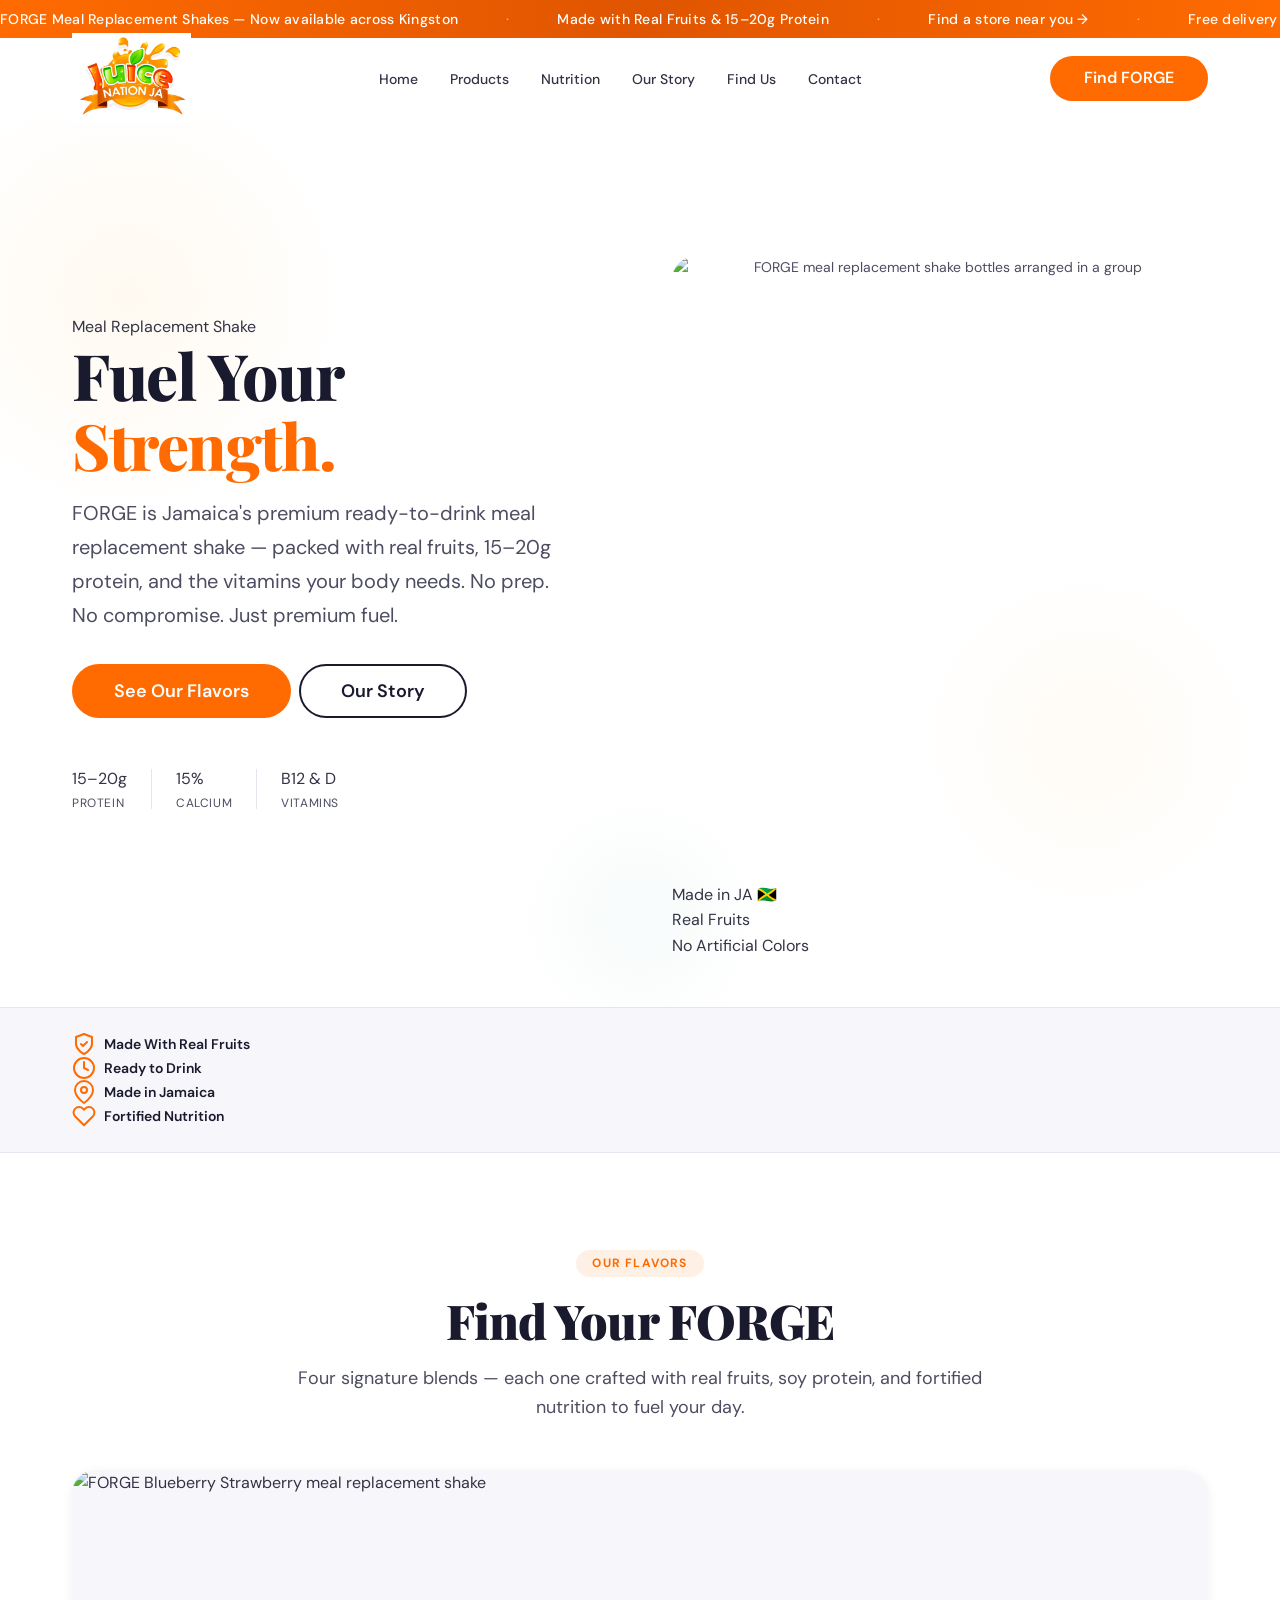
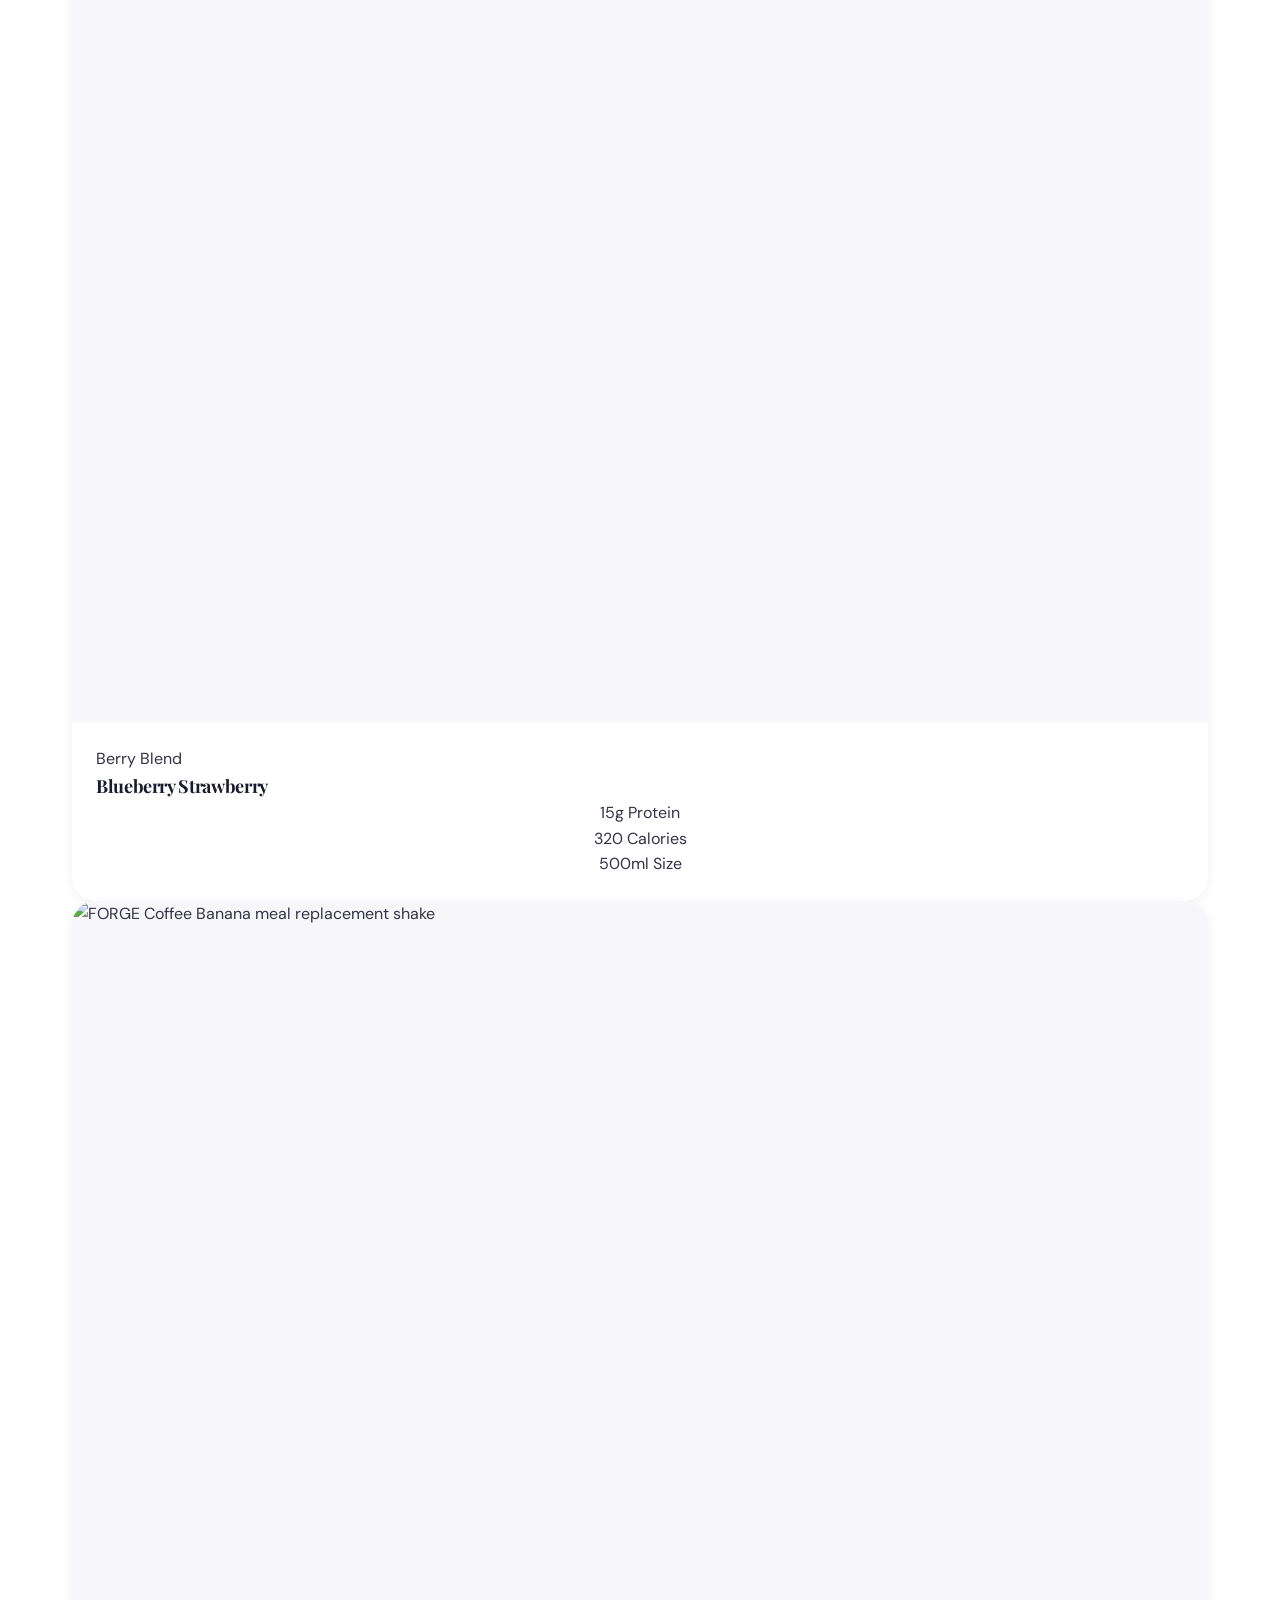
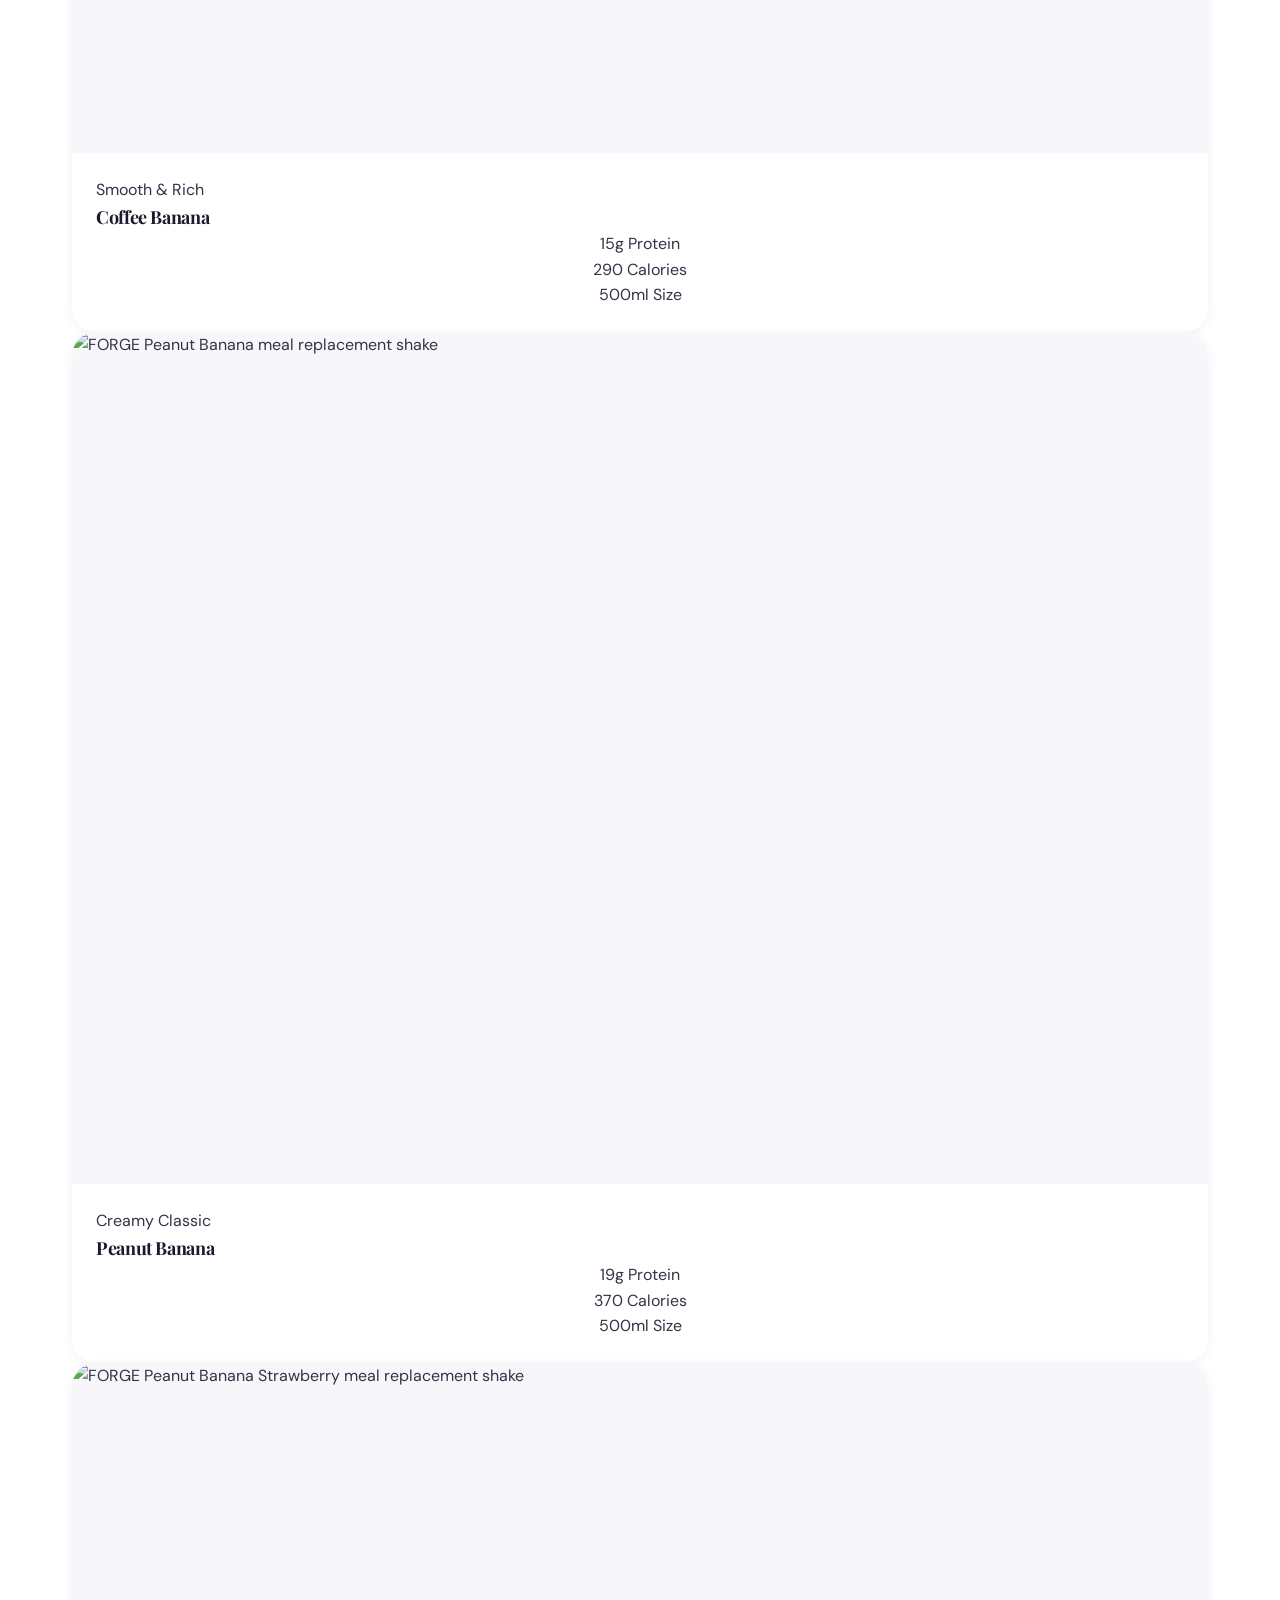
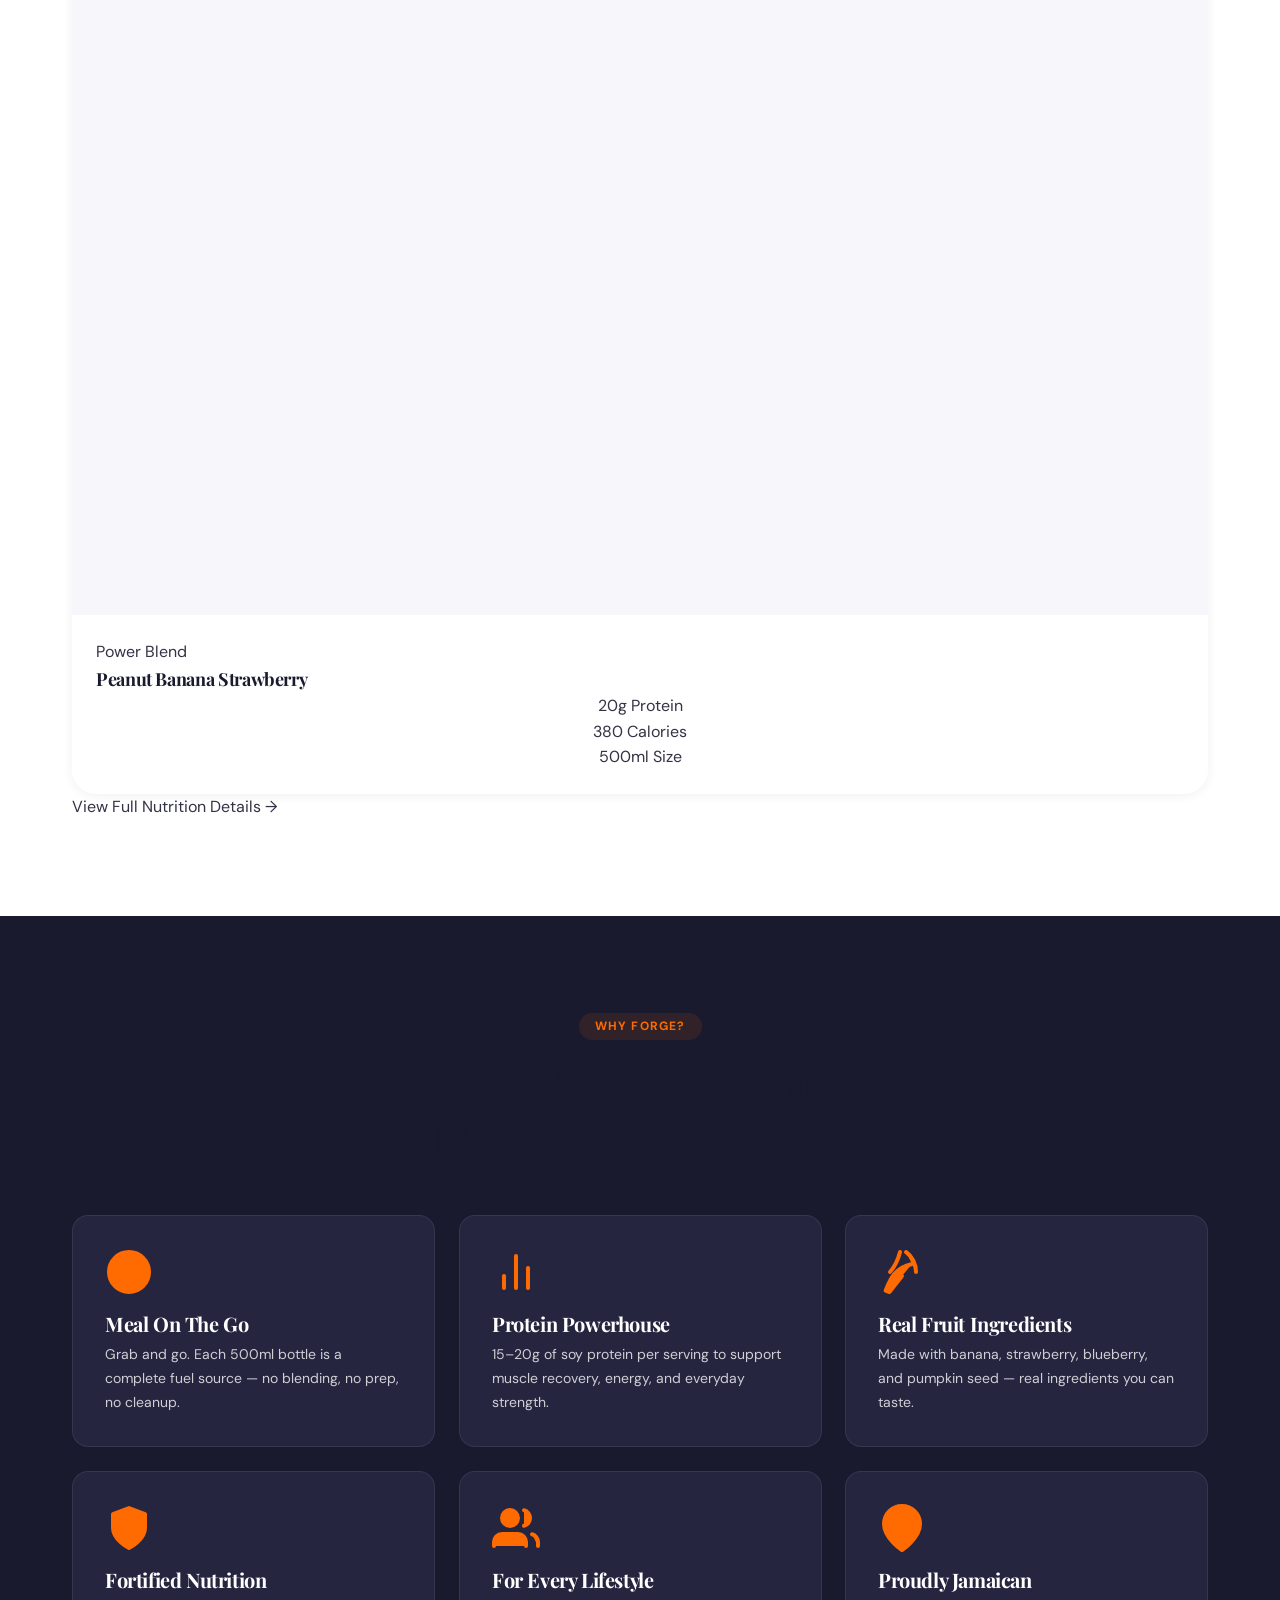
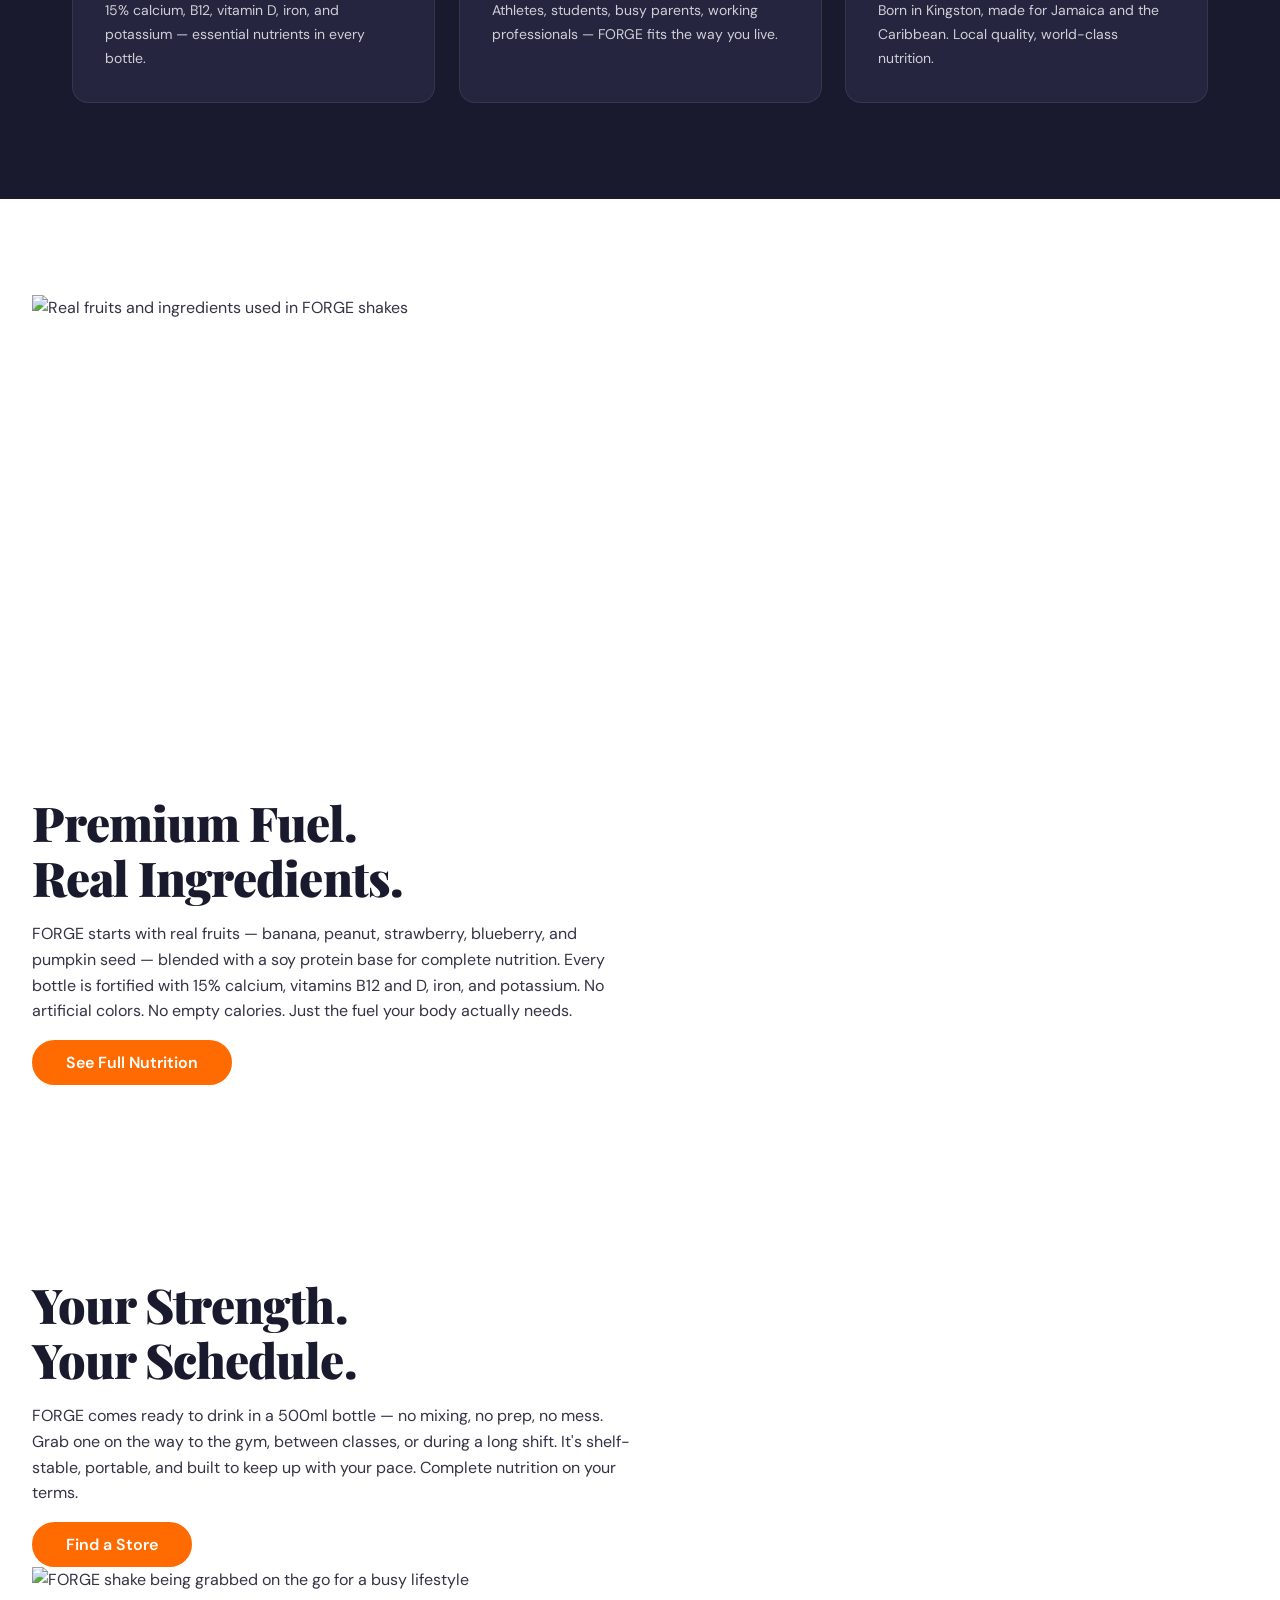
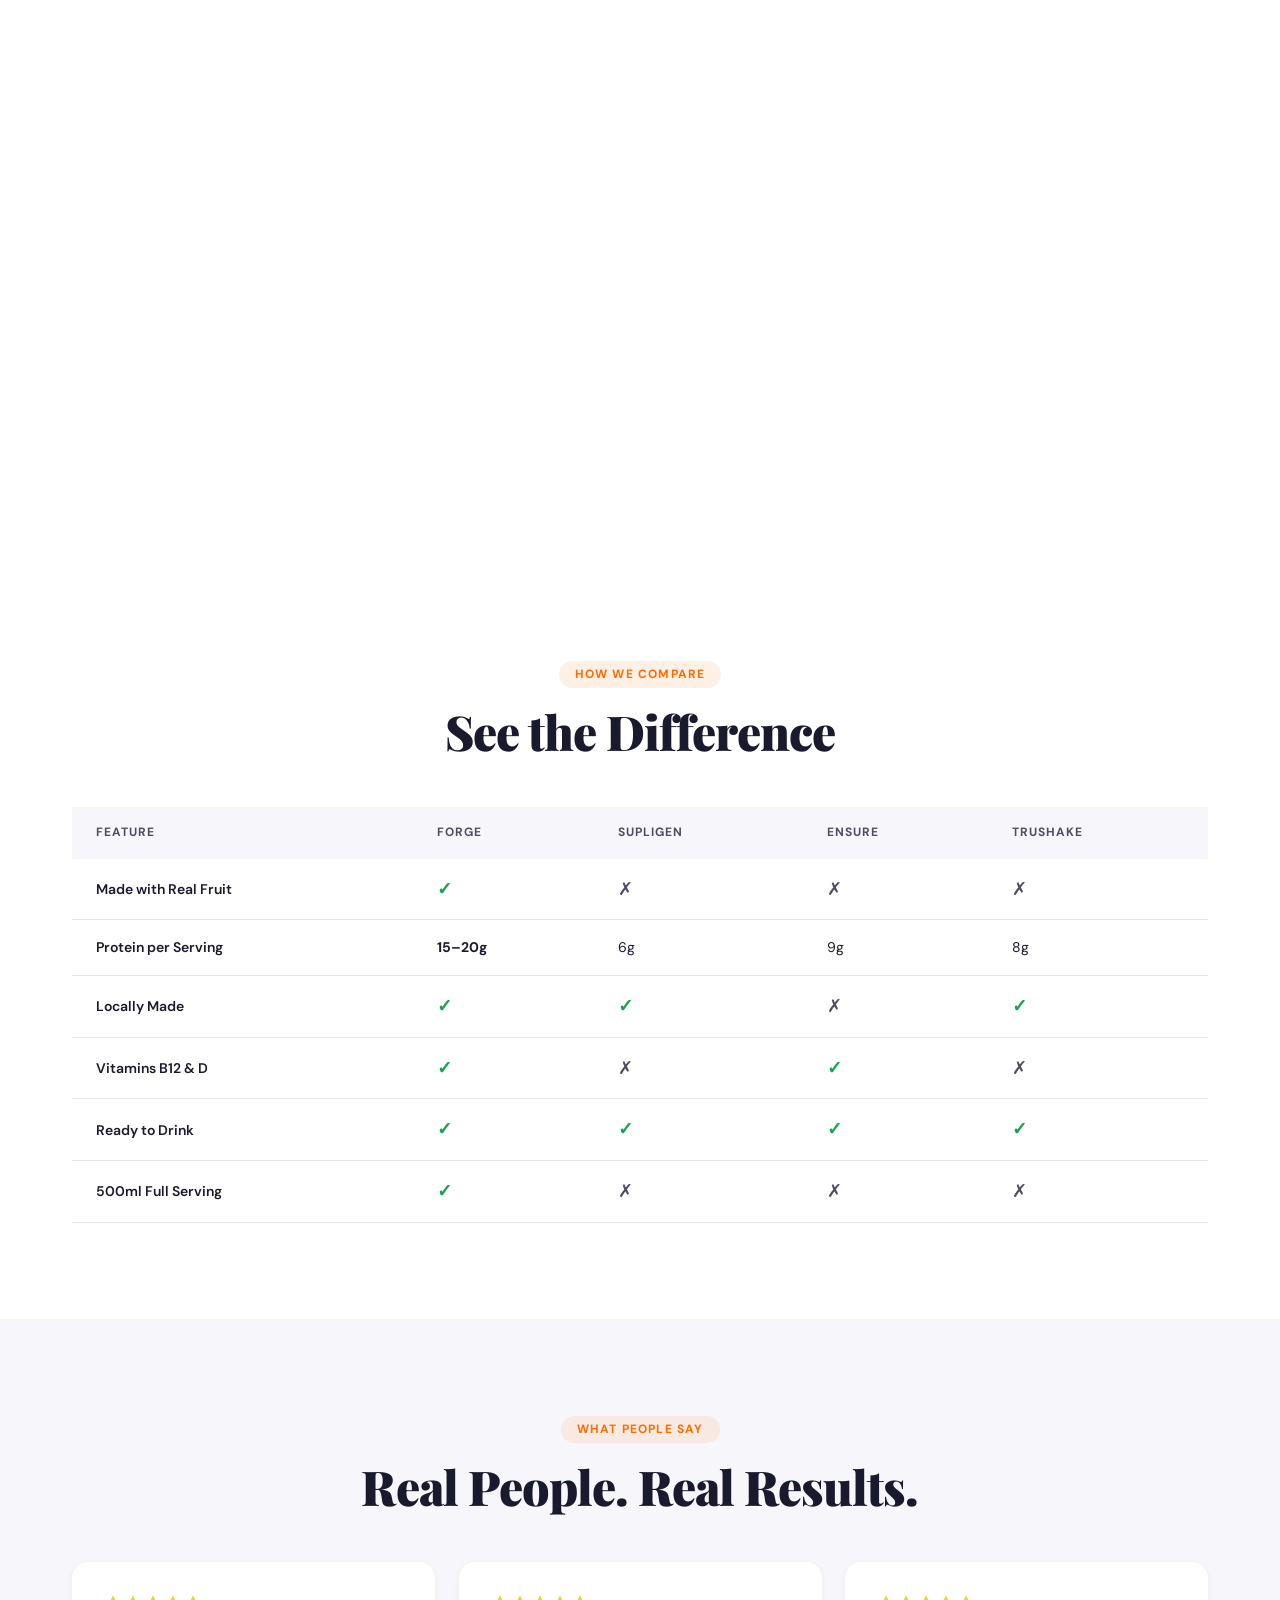
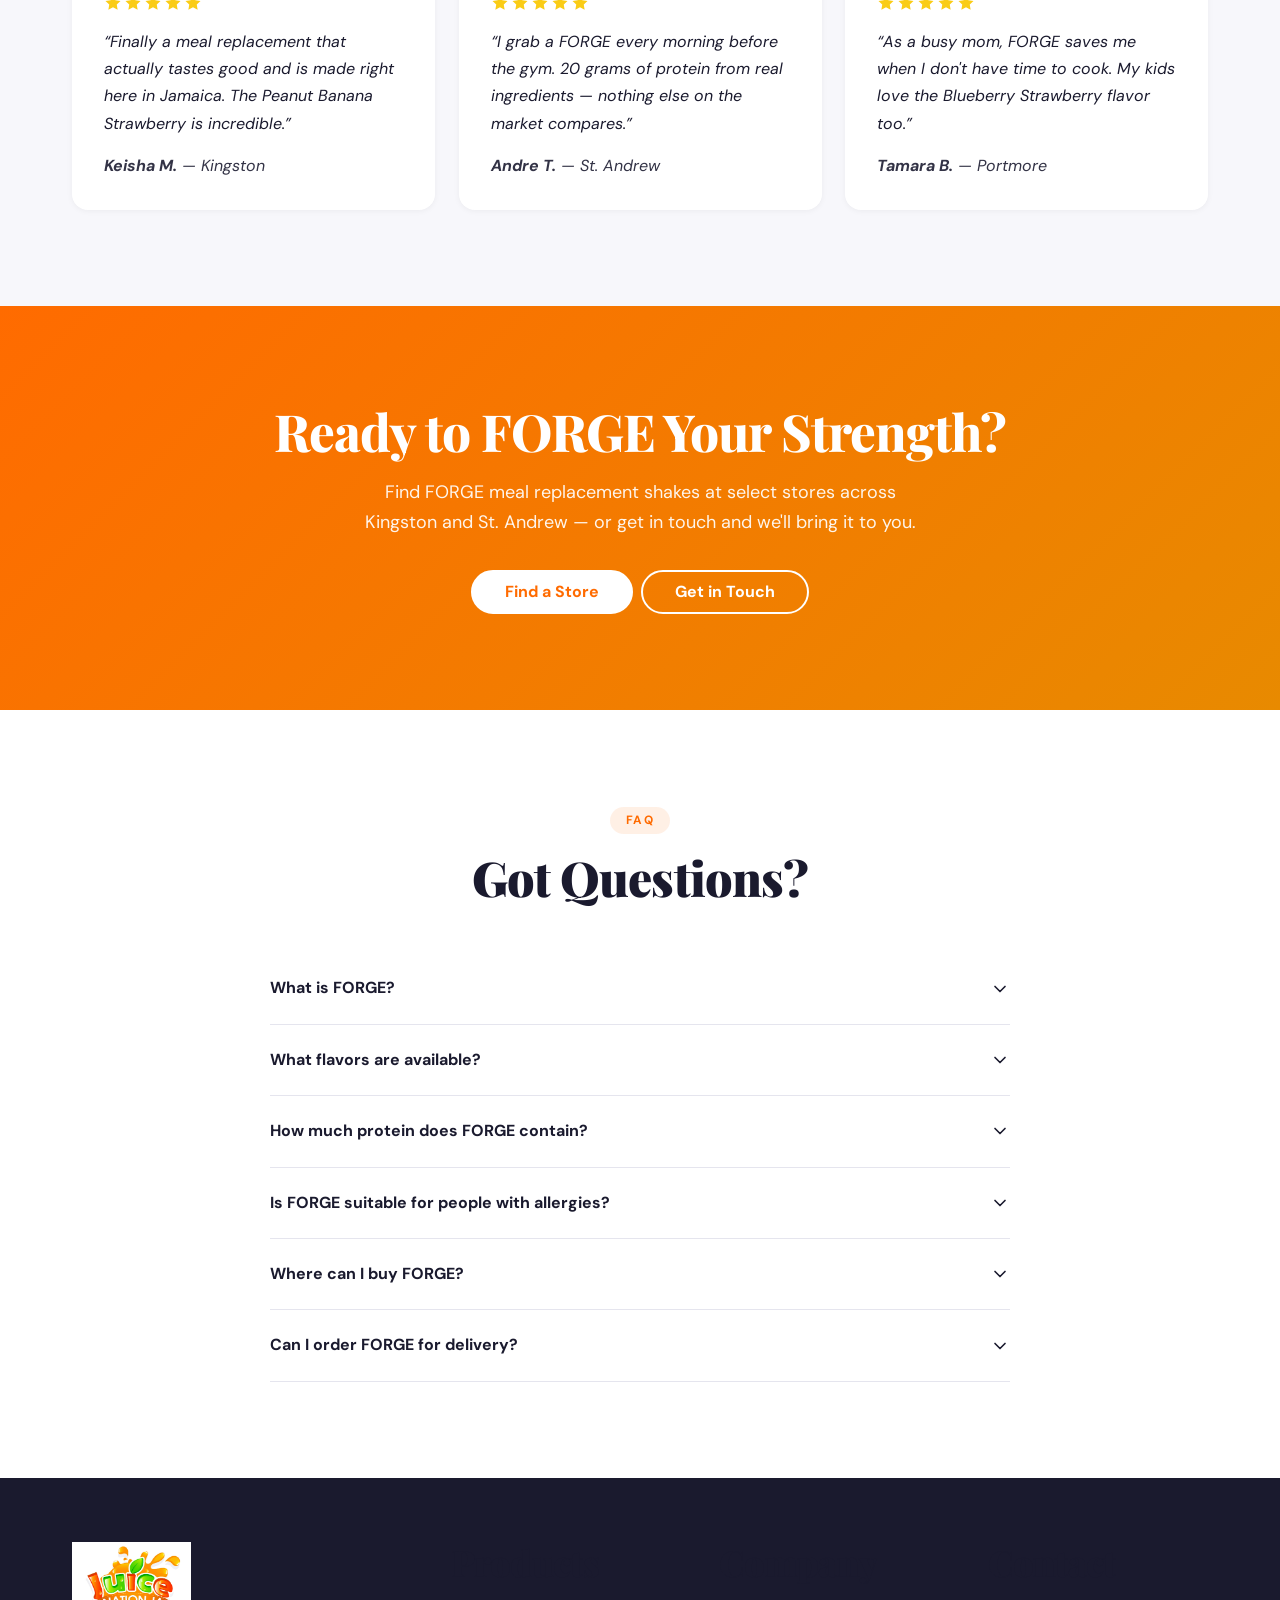
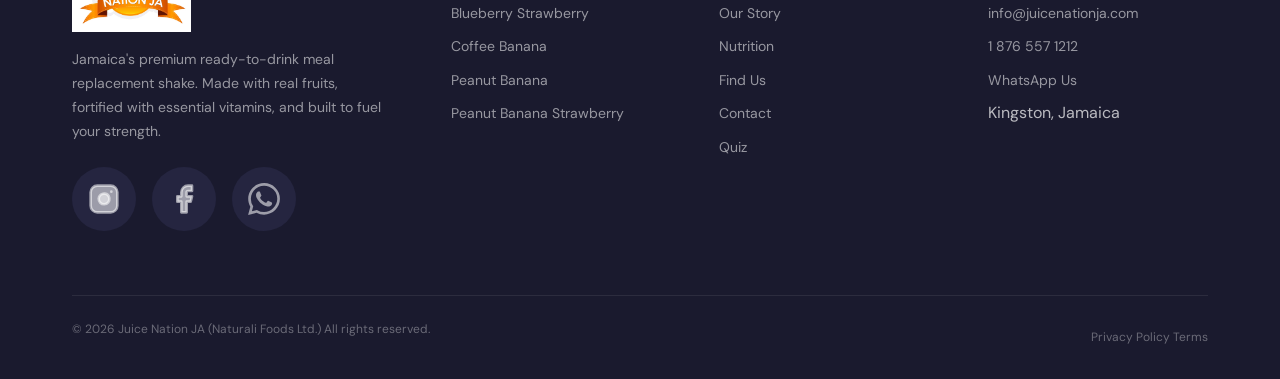
==== commit fb74dbf2: "Fix quality check issues: nav, email, hero, servings, mobile menus Resolves all 16 issues from Quali" ====
--- a/index.html
+++ b/index.html
@@ -35,7 +35,7 @@
           "@type": "ContactPoint",
           "telephone": "+1-876-557-1212",
           "contactType": "customer service",
-          "email": "info@juicenation.com",
+          "email": "info@juicenationja.com",
           "availableLanguage": "English"
         },
         "sameAs": [
@@ -190,10 +190,6 @@
         </div>
       </div>
 
-      <div class="scroll-indicator" aria-hidden="true">
-        <span class="scroll-indicator-text">Scroll</span>
-        <span class="scroll-indicator-line"></span>
-      </div>
     </section>
 
     <!-- ============================================
@@ -712,7 +708,7 @@
         <div class="footer-col">
           <h3 class="footer-heading">Contact</h3>
           <ul class="footer-links footer-contact-list">
-            <li><a href="mailto:info@juicenation.com">info@juicenation.com</a></li>
+            <li><a href="mailto:info@juicenationja.com">info@juicenationja.com</a></li>
             <li><a href="tel:+18765571212">1 876 557 1212</a></li>
             <li><a href="https://wa.me/18765571212">WhatsApp Us</a></li>
             <li>Kingston, Jamaica</li>
--- a/css/global.css
+++ b/css/global.css
@@ -327,13 +327,17 @@
   letter-spacing: 0.02em;
 }
 
-.announcement-bar__track {
+/* Marquee track — supports both class naming conventions */
+.announcement-bar__track,
+.marquee-track,
+.announcement-marquee {
   display: flex;
   width: max-content;
   animation: marquee-scroll 30s linear infinite;
 }
 
-.announcement-bar__content {
+.announcement-bar__content,
+.marquee-content {
   display: flex;
   align-items: center;
   gap: var(--space-2xl);
@@ -341,10 +345,22 @@
   white-space: nowrap;
 }
 
-.announcement-bar__content span {
+.announcement-bar__content span,
+.marquee-content span {
   display: inline-flex;
   align-items: center;
   gap: var(--space-sm);
+}
+
+/* Static announcement bar (no marquee, just centered text) */
+.announcement-bar p {
+  text-align: center;
+  margin: 0;
+  white-space: nowrap;
+}
+
+.announcement-bar .marquee-dot {
+  opacity: 0.5;
 }
 
 @keyframes marquee-scroll {
@@ -356,7 +372,9 @@
   }
 }
 
-.announcement-bar:hover .announcement-bar__track {
+.announcement-bar:hover .announcement-bar__track,
+.announcement-bar:hover .marquee-track,
+.announcement-bar:hover .announcement-marquee {
   animation-play-state: paused;
 }
 
@@ -396,10 +414,20 @@
 }
 
 /* Logo */
+.logo {
+  display: flex;
+  align-items: center;
+  flex-shrink: 0;
+  text-decoration: none;
+}
+
 .logo-img {
-  height: 45px;
+  height: 90px;
+  max-height: 90px;
   width: auto;
+  max-width: 320px;
   display: block;
+  object-fit: contain;
   transition: opacity var(--transition-fast);
 }
 
@@ -616,7 +644,10 @@
 }
 
 .footer-brand .logo-img {
-  height: 50px;
+  height: 90px;
+  max-height: 90px;
+  max-width: 320px;
+  object-fit: contain;
   margin-bottom: var(--space-md);
 }
 
@@ -635,18 +666,21 @@
 }
 
 /* Footer Social Icons */
-.footer-social {
+.footer-social,
+.footer-socials {
   display: flex;
   align-items: center;
   gap: var(--space-md);
-}
-
-.footer-social a {
+  flex-wrap: wrap;
+}
+
+.footer-social a,
+.footer-socials a {
   display: flex;
   align-items: center;
   justify-content: center;
-  width: 40px;
-  height: 40px;
+  width: 64px;
+  height: 64px;
   border-radius: var(--radius-round);
   background-color: var(--color-dark-surface);
   color: rgba(255, 255, 255, 0.6);
@@ -656,15 +690,17 @@
     transform var(--transition-fast);
 }
 
-.footer-social a:hover {
+.footer-social a:hover,
+.footer-socials a:hover {
   background-color: var(--color-primary);
   color: var(--color-white);
   transform: translateY(-2px);
 }
 
-.footer-social a svg {
-  width: 18px;
-  height: 18px;
+.footer-social a svg,
+.footer-socials a svg {
+  width: 32px;
+  height: 32px;
   fill: currentColor;
 }
 
@@ -885,7 +921,9 @@
     transform: none;
   }
 
-  .announcement-bar__track {
+  .announcement-bar__track,
+  .marquee-track,
+  .announcement-marquee {
     animation: none;
   }
 }
--- a/css/home.css
+++ b/css/home.css
@@ -126,22 +126,23 @@
 .hero-image img {
   width: 100%;
   height: auto;
-  border-radius: var(--radius-2xl);
+  border-radius: var(--radius-xl);
   object-fit: cover;
 }
 
 .hero-image-placeholder {
   width: 100%;
   aspect-ratio: 4 / 3;
-  background-color: var(--color-light);
-  border-radius: var(--radius-2xl);
+  background-color: transparent;
+  border-radius: var(--radius-xl);
   display: flex;
   align-items: center;
   justify-content: center;
   font-size: var(--text-sm);
   color: var(--color-muted);
   text-align: center;
-  padding: var(--space-lg);
+  padding: 0;
+  overflow: hidden;
 }
 
 /* Scroll Indicator */
@@ -253,6 +254,7 @@
   flex-shrink: 0;
   overflow: hidden;
   background-color: var(--color-light);
+  border-radius: var(--radius-lg);
 }
 
 .product-card-image img {
@@ -416,6 +418,7 @@
   object-fit: cover;
   position: absolute;
   inset: 0;
+  border-radius: var(--radius-xl);
 }
 
 .feature-split-image .hero-image-placeholder {
@@ -779,6 +782,7 @@
     width: 100%;
     min-height: 0;
     aspect-ratio: 4 / 3;
+    border-radius: var(--radius-lg) var(--radius-lg) 0 0;
   }
 
   .product-card-body {
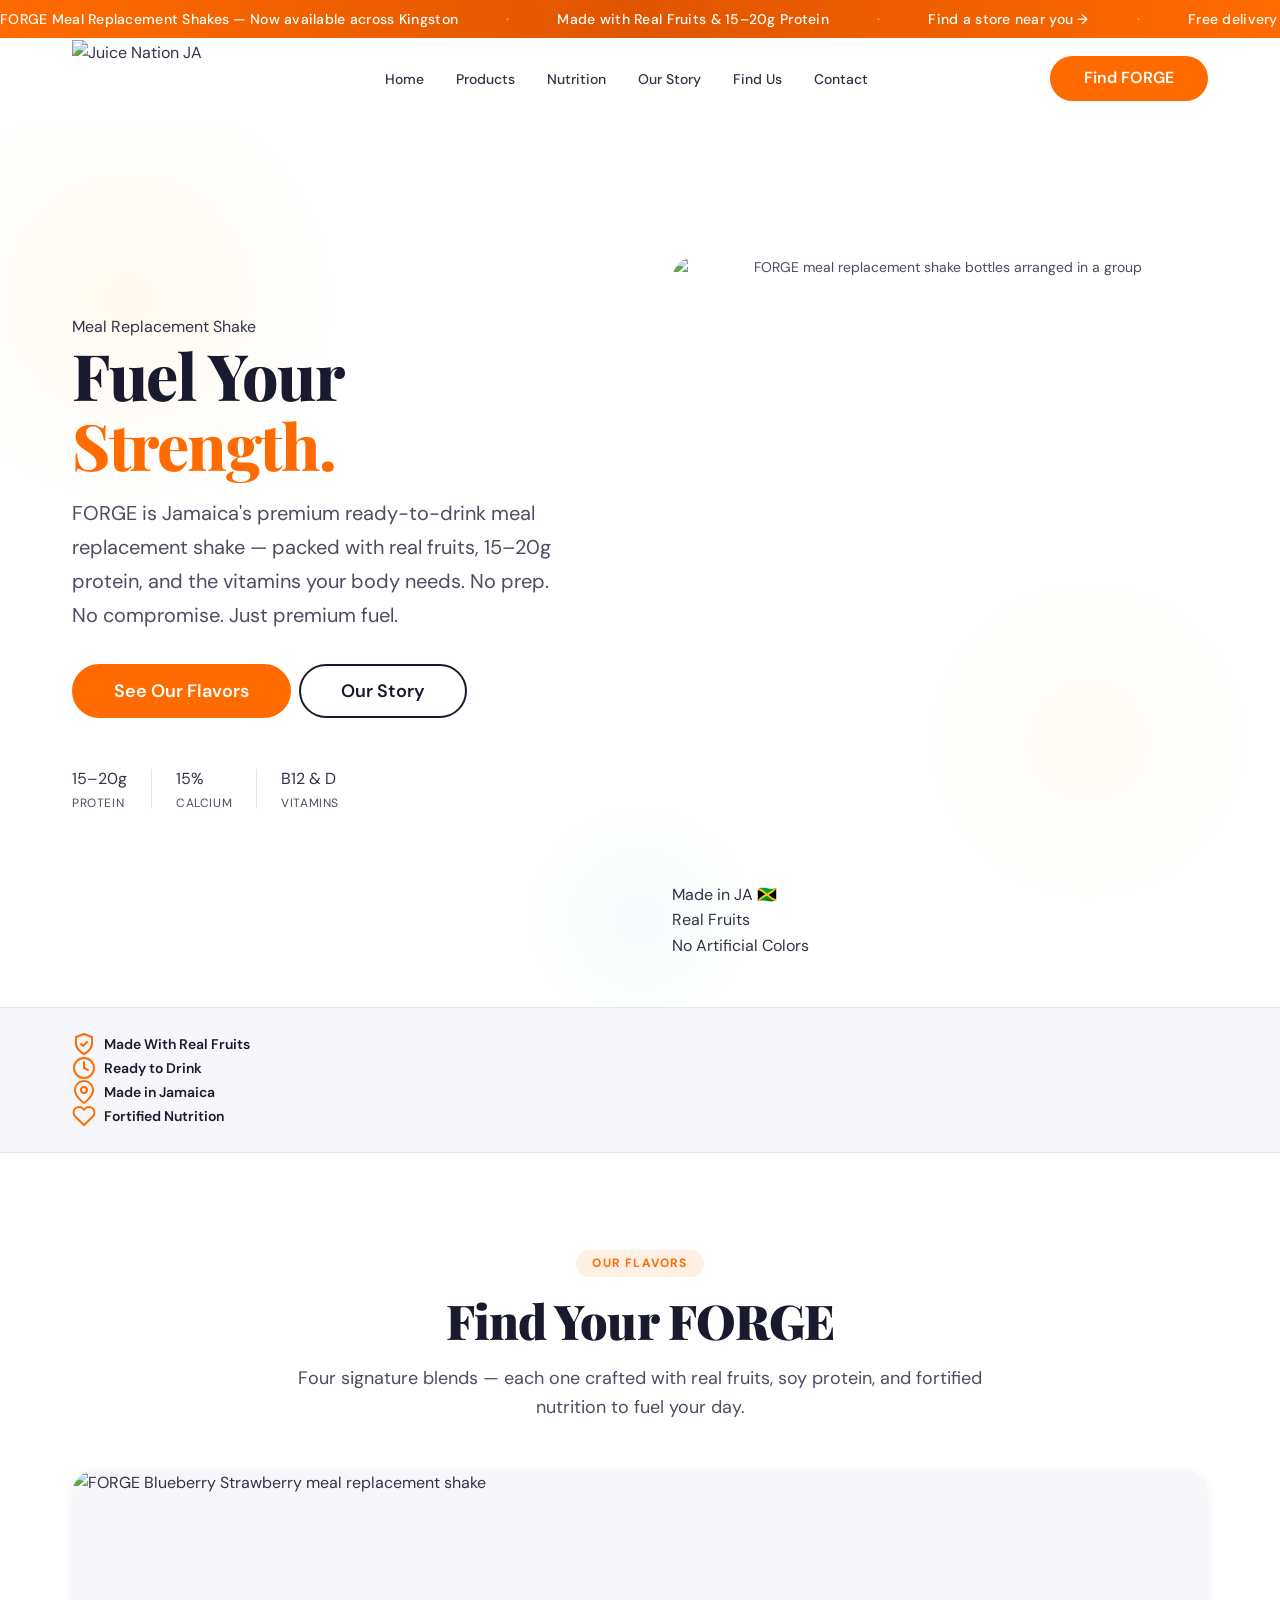
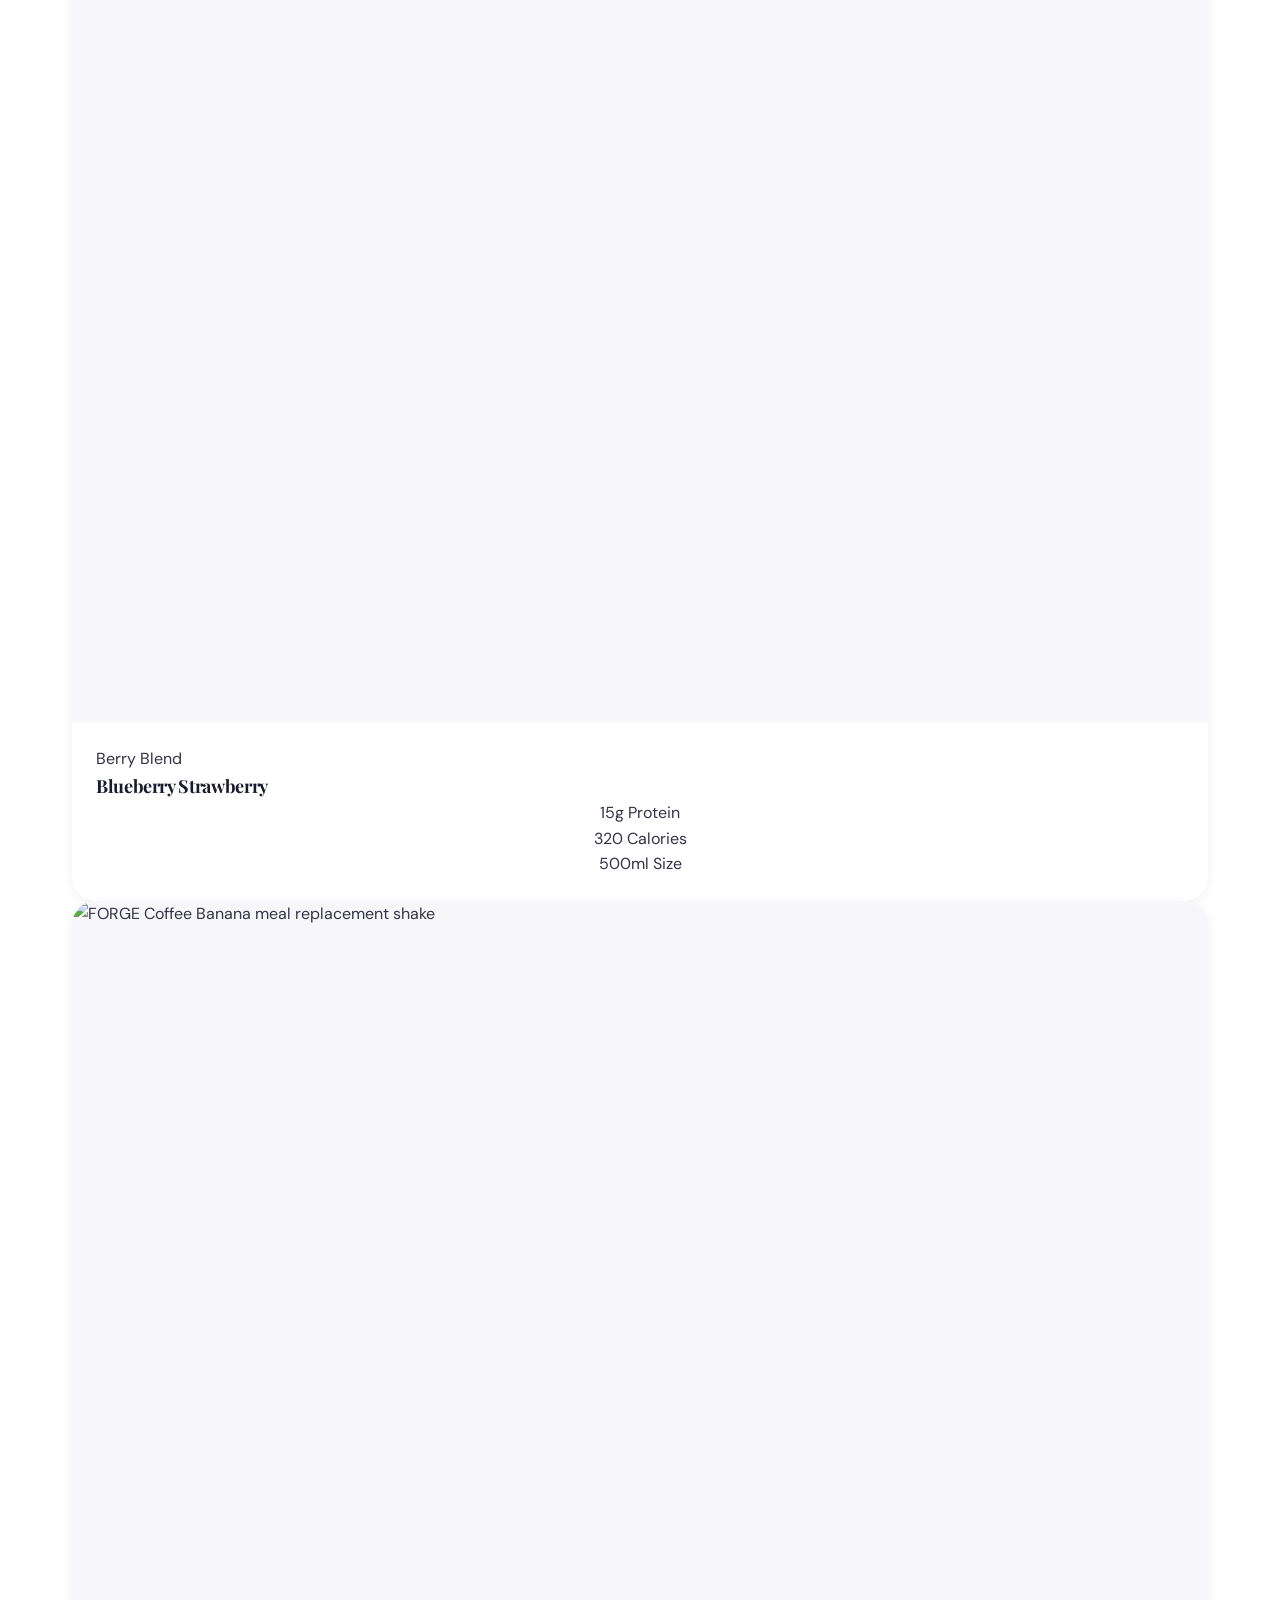
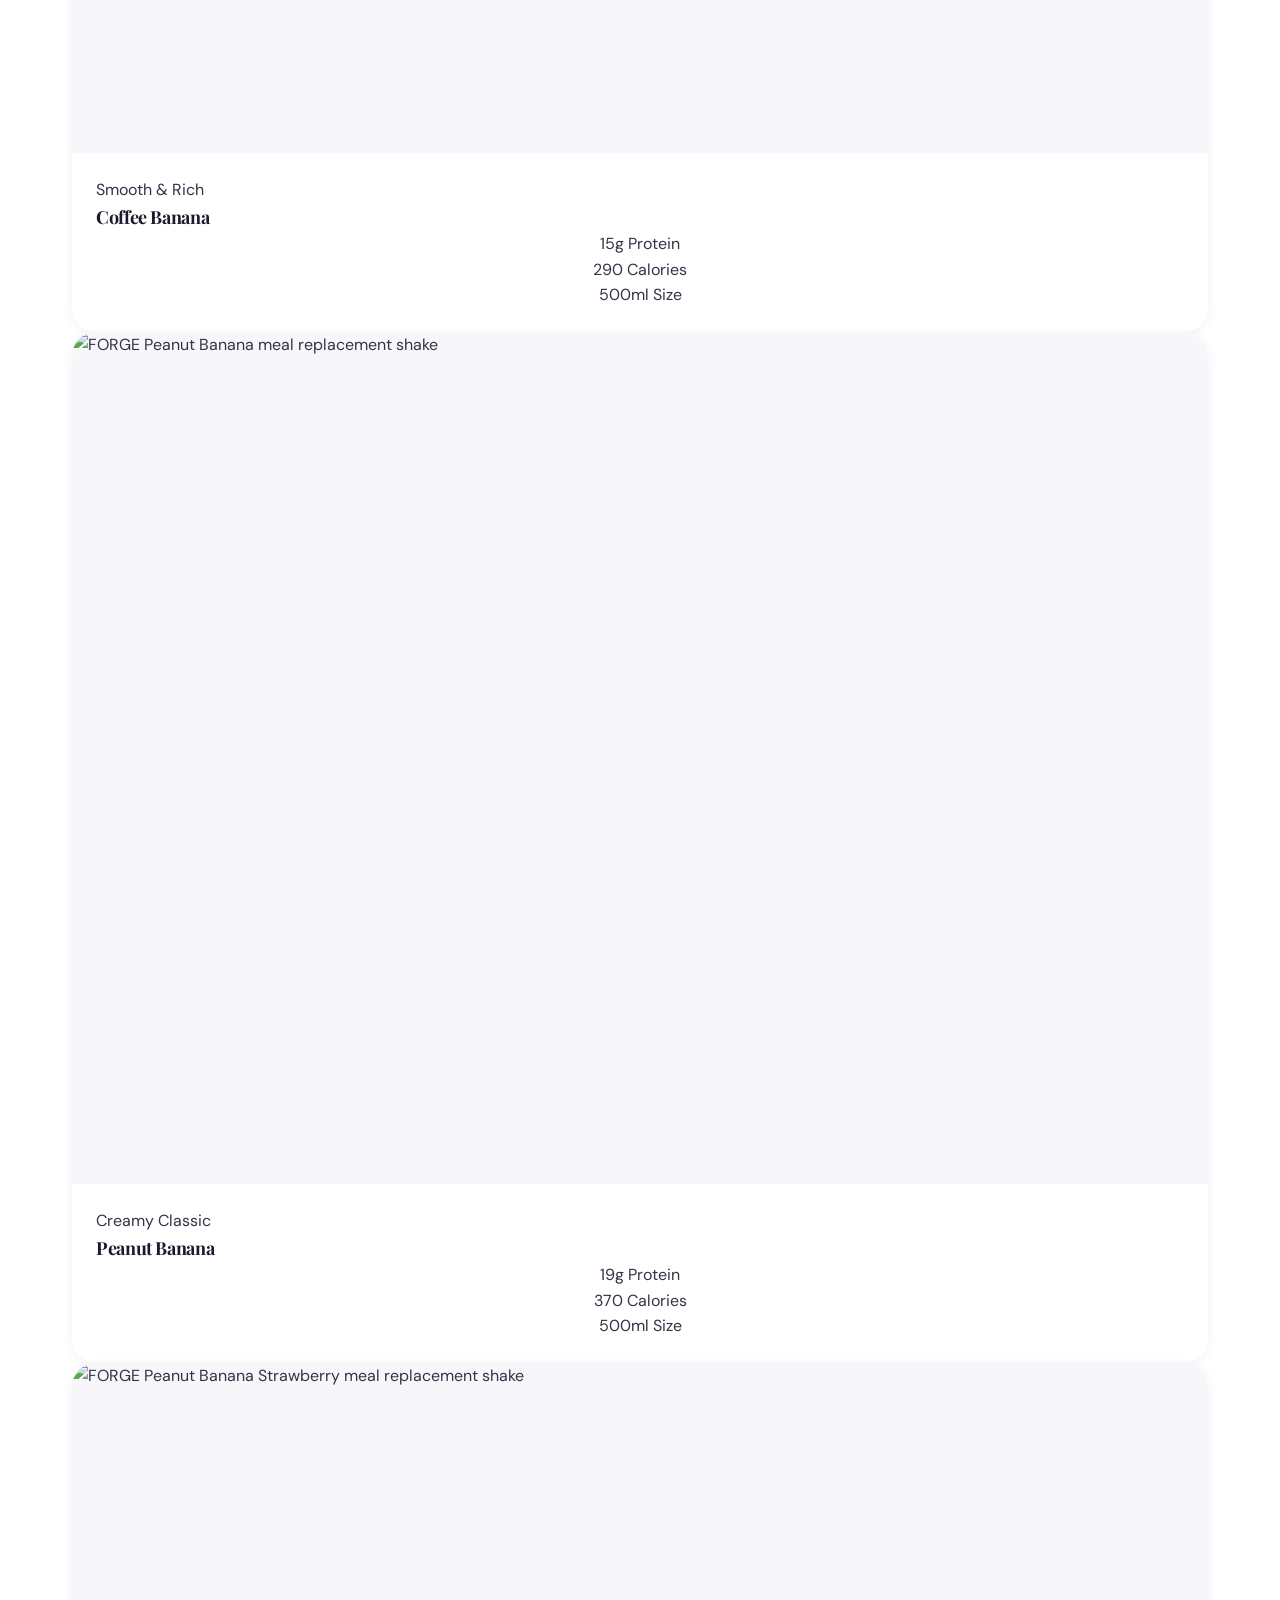
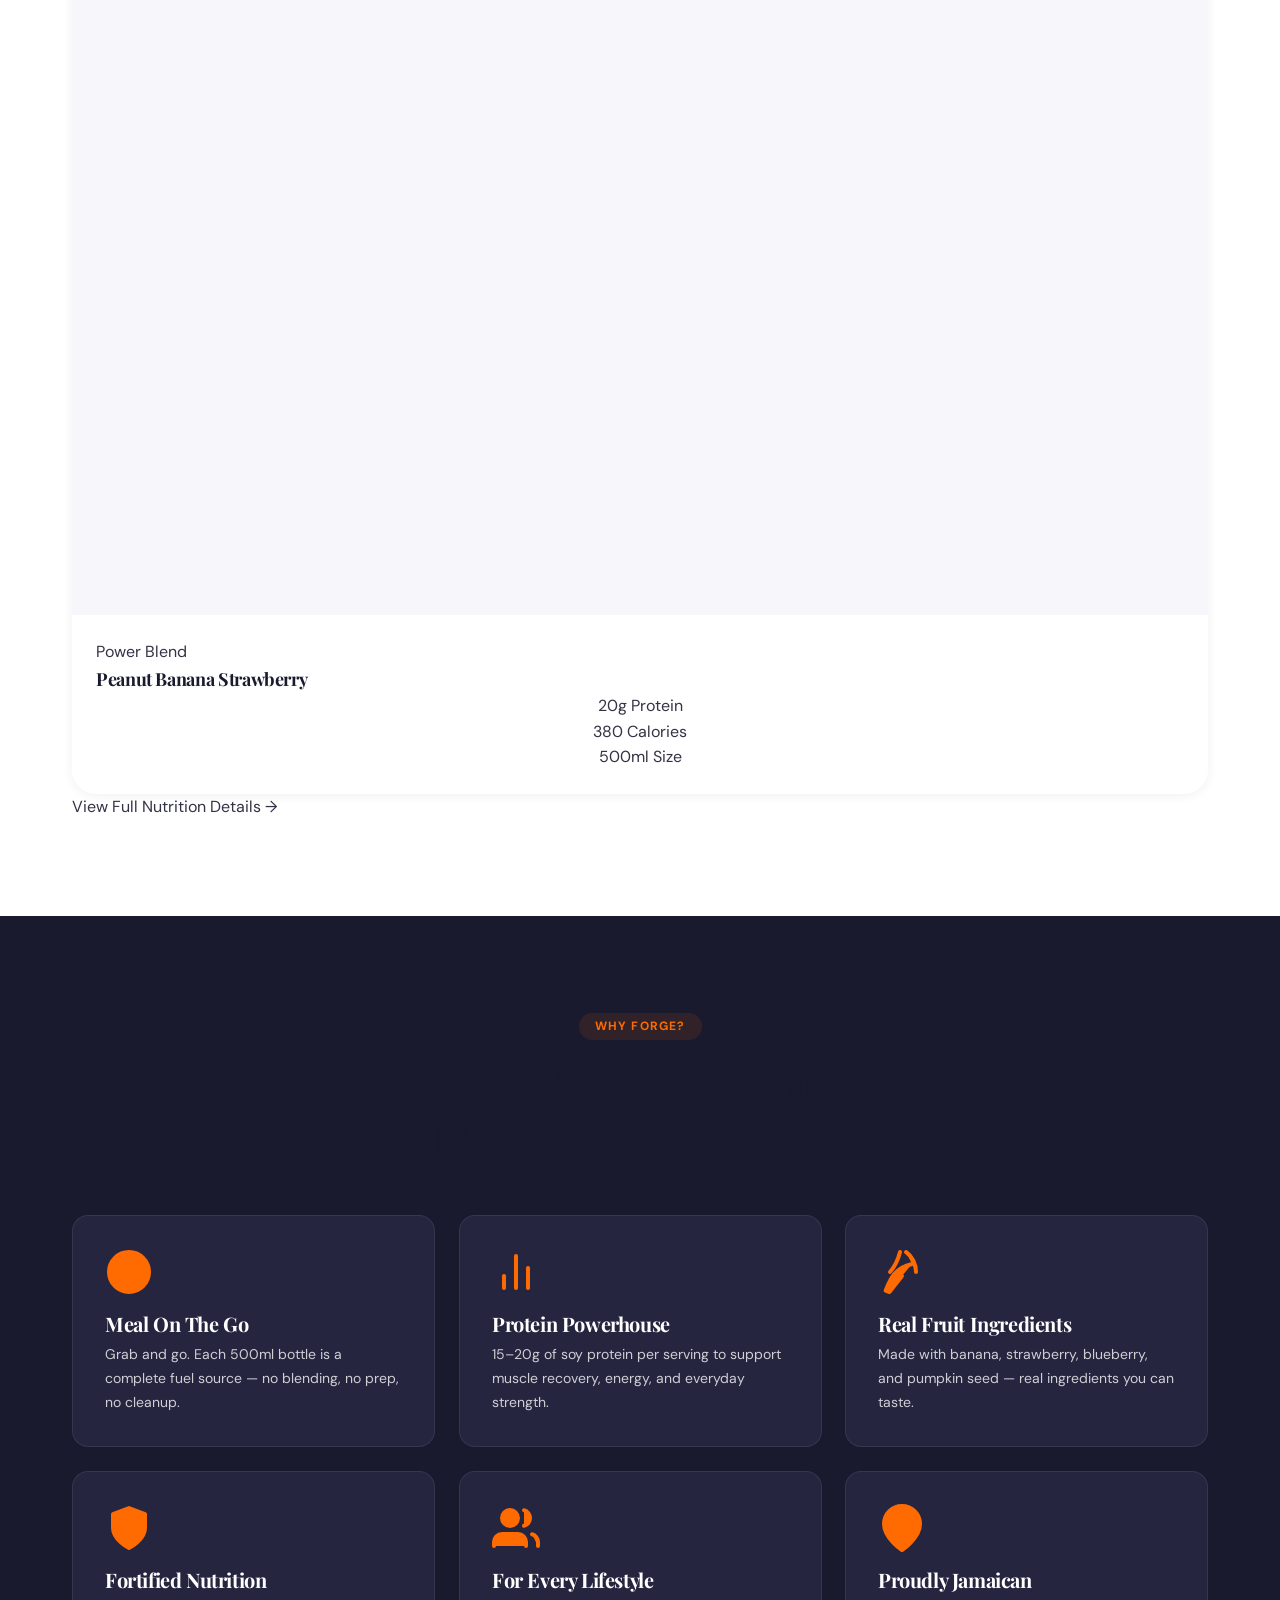
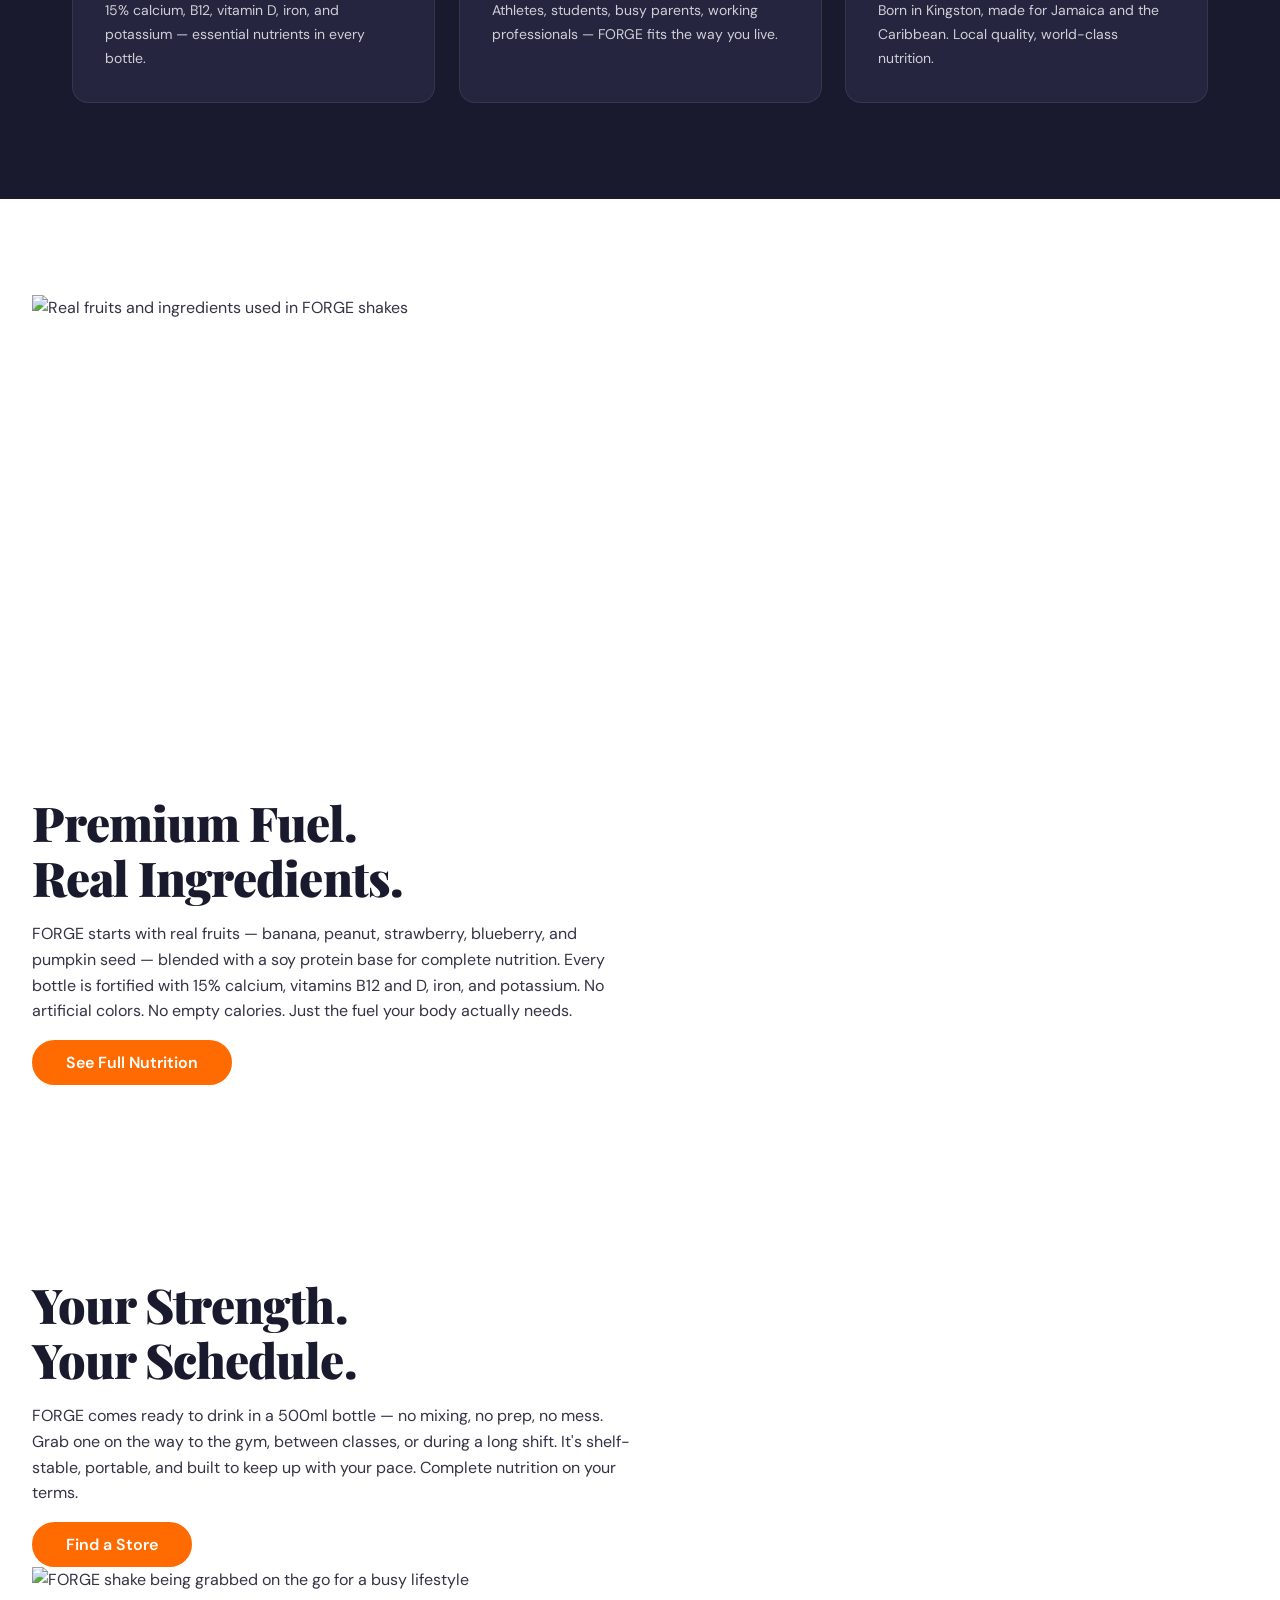
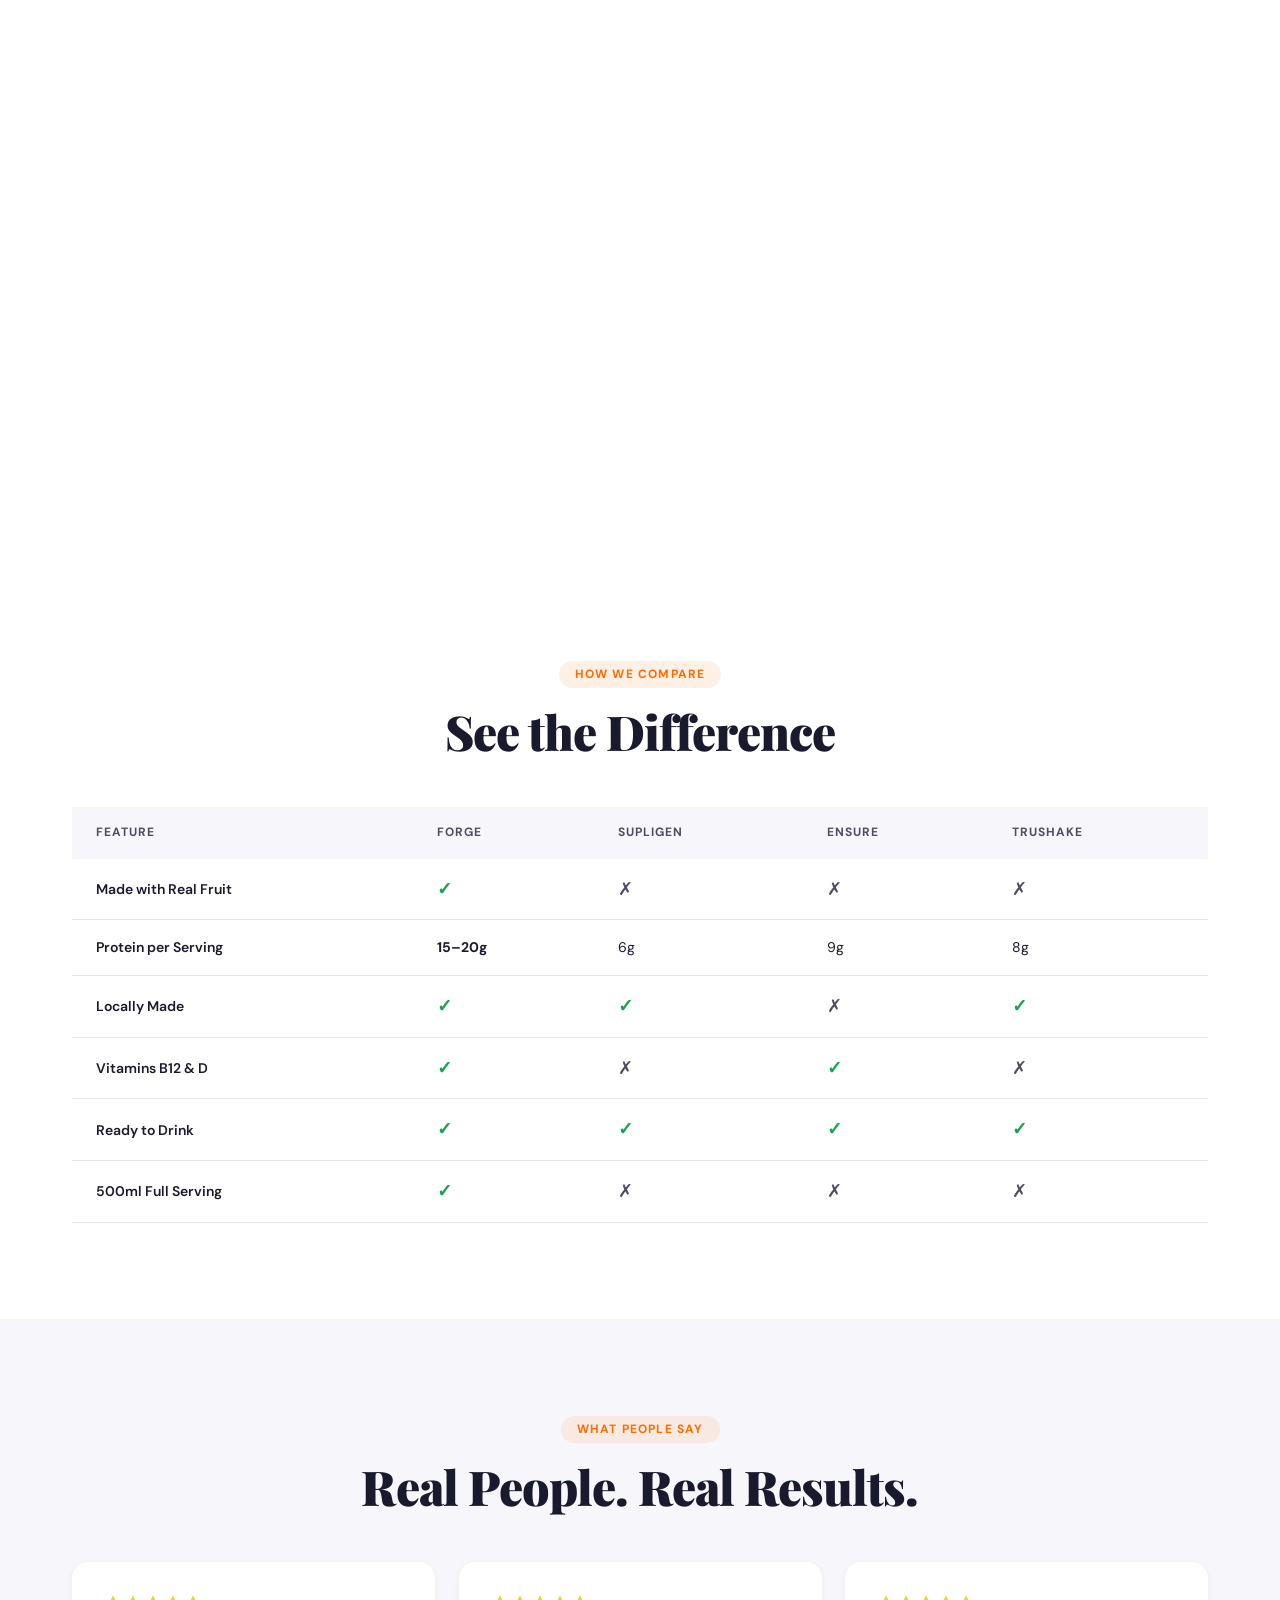
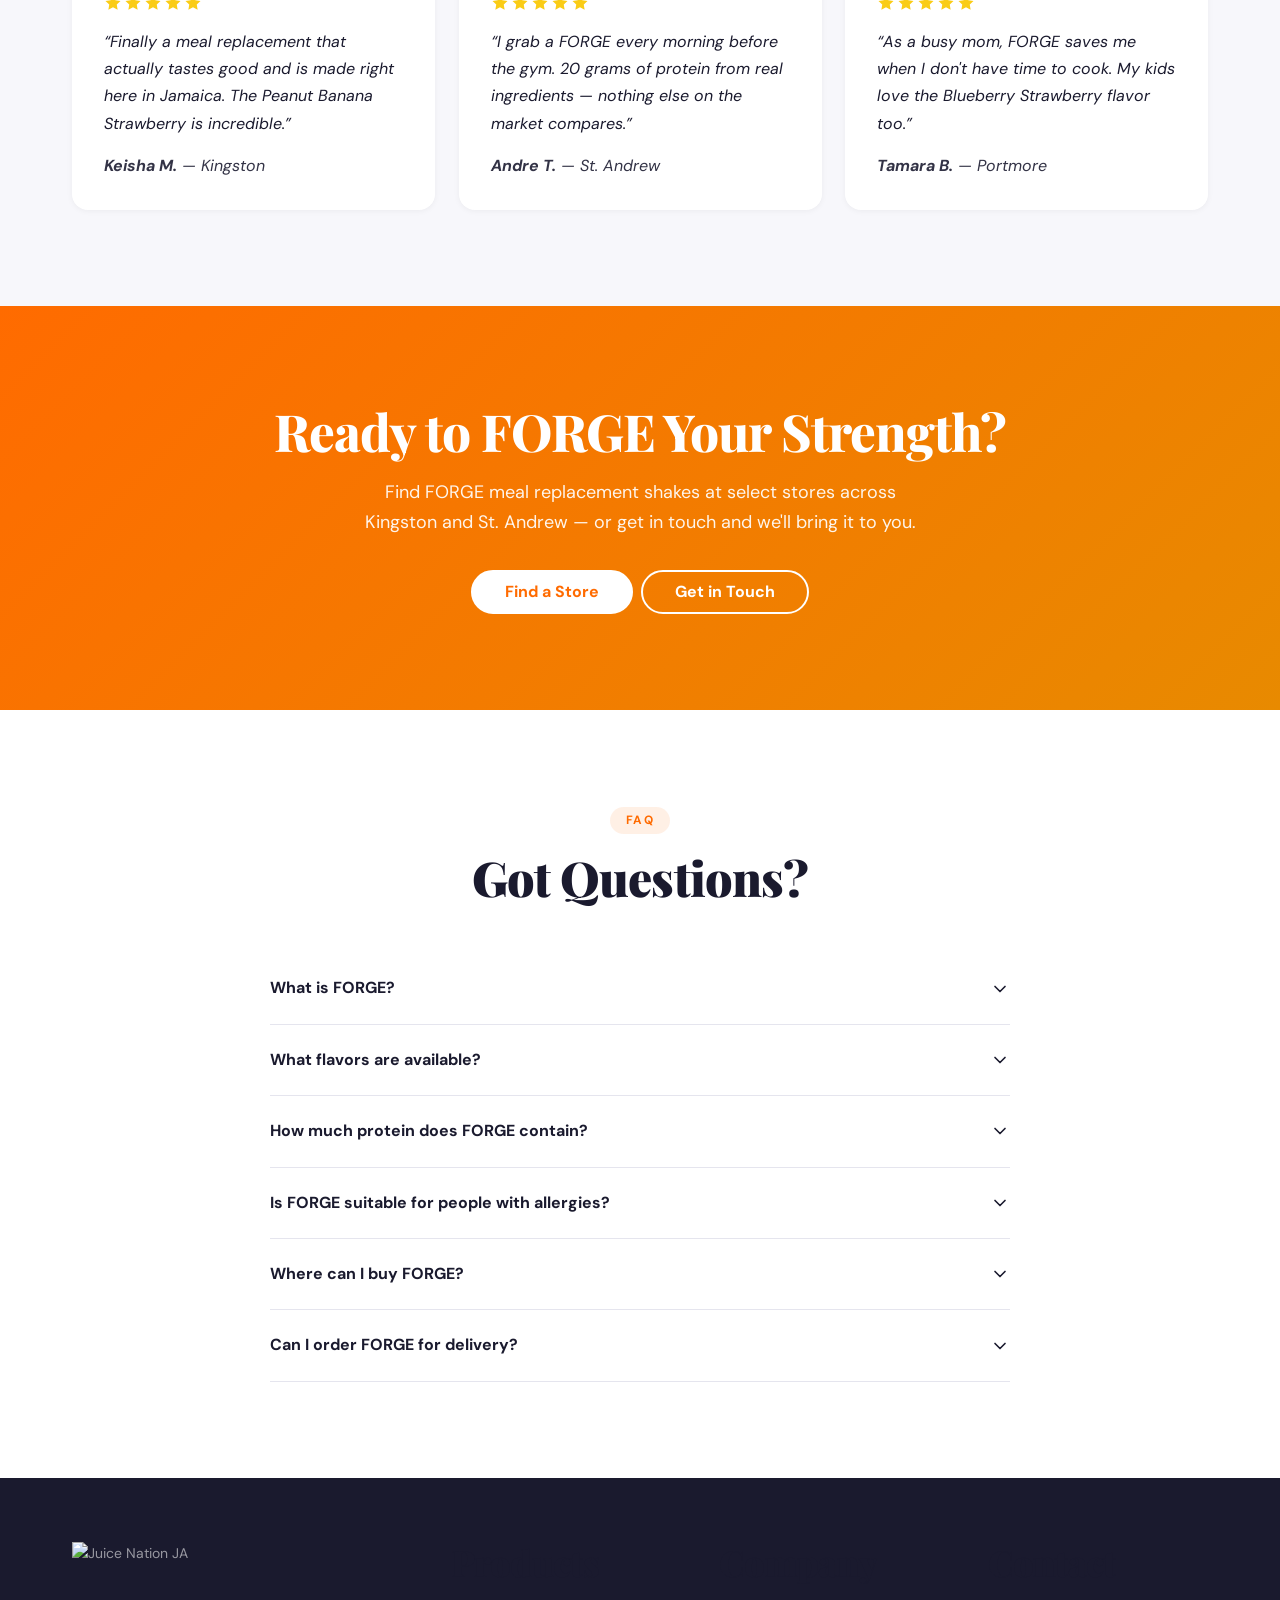
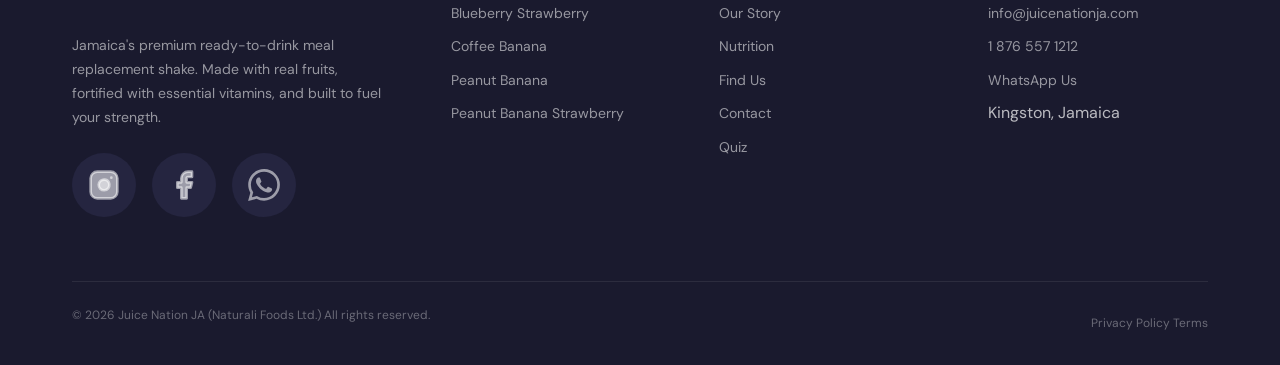
==== commit 4ea4fe2c: "Replace logo with transparent PNG and reduce size by 15% Swap logo-juicenation.jpg for logo-juicenat" ====
--- a/index.html
+++ b/index.html
@@ -24,7 +24,7 @@
         "name": "Juice Nation JA",
         "legalName": "Naturali Foods Ltd",
         "url": "https://juicenationja.com",
-        "logo": "https://juicenationja.com/images/logo-juicenation.jpg",
+        "logo": "https://juicenationja.com/images/logo-juicenation.png",
         "description": "Jamaica's premium ready-to-drink meal replacement shake brand.",
         "address": {
           "@type": "PostalAddress",
@@ -105,7 +105,7 @@
   <header class="site-header" id="siteHeader" role="banner">
     <div class="header-inner container">
       <a href="/" class="logo" aria-label="Juice Nation JA — Home">
-        <img src="/images/logo-juicenation.jpg" alt="Juice Nation JA" class="logo-img" height="45">
+        <img src="/images/logo-juicenation.png" alt="Juice Nation JA" class="logo-img" height="45">
       </a>
 
       <nav class="main-nav" aria-label="Primary navigation">
@@ -657,7 +657,7 @@
         <!-- Brand Column -->
         <div class="footer-col footer-brand">
           <a href="/" class="footer-logo" aria-label="Juice Nation JA — Home">
-            <img src="/images/logo-juicenation.jpg" alt="Juice Nation JA" class="logo-img" height="45">
+            <img src="/images/logo-juicenation.png" alt="Juice Nation JA" class="logo-img" height="45">
           </a>
           <p class="footer-description">Jamaica's premium ready-to-drink meal replacement shake. Made with real fruits, fortified with essential vitamins, and built to fuel your strength.</p>
           <div class="footer-socials">
--- a/css/global.css
+++ b/css/global.css
@@ -422,8 +422,8 @@
 }
 
 .logo-img {
-  height: 90px;
-  max-height: 90px;
+  height: 76px;
+  max-height: 76px;
   width: auto;
   max-width: 320px;
   display: block;
@@ -644,8 +644,8 @@
 }
 
 .footer-brand .logo-img {
-  height: 90px;
-  max-height: 90px;
+  height: 76px;
+  max-height: 76px;
   max-width: 320px;
   object-fit: contain;
   margin-bottom: var(--space-md);
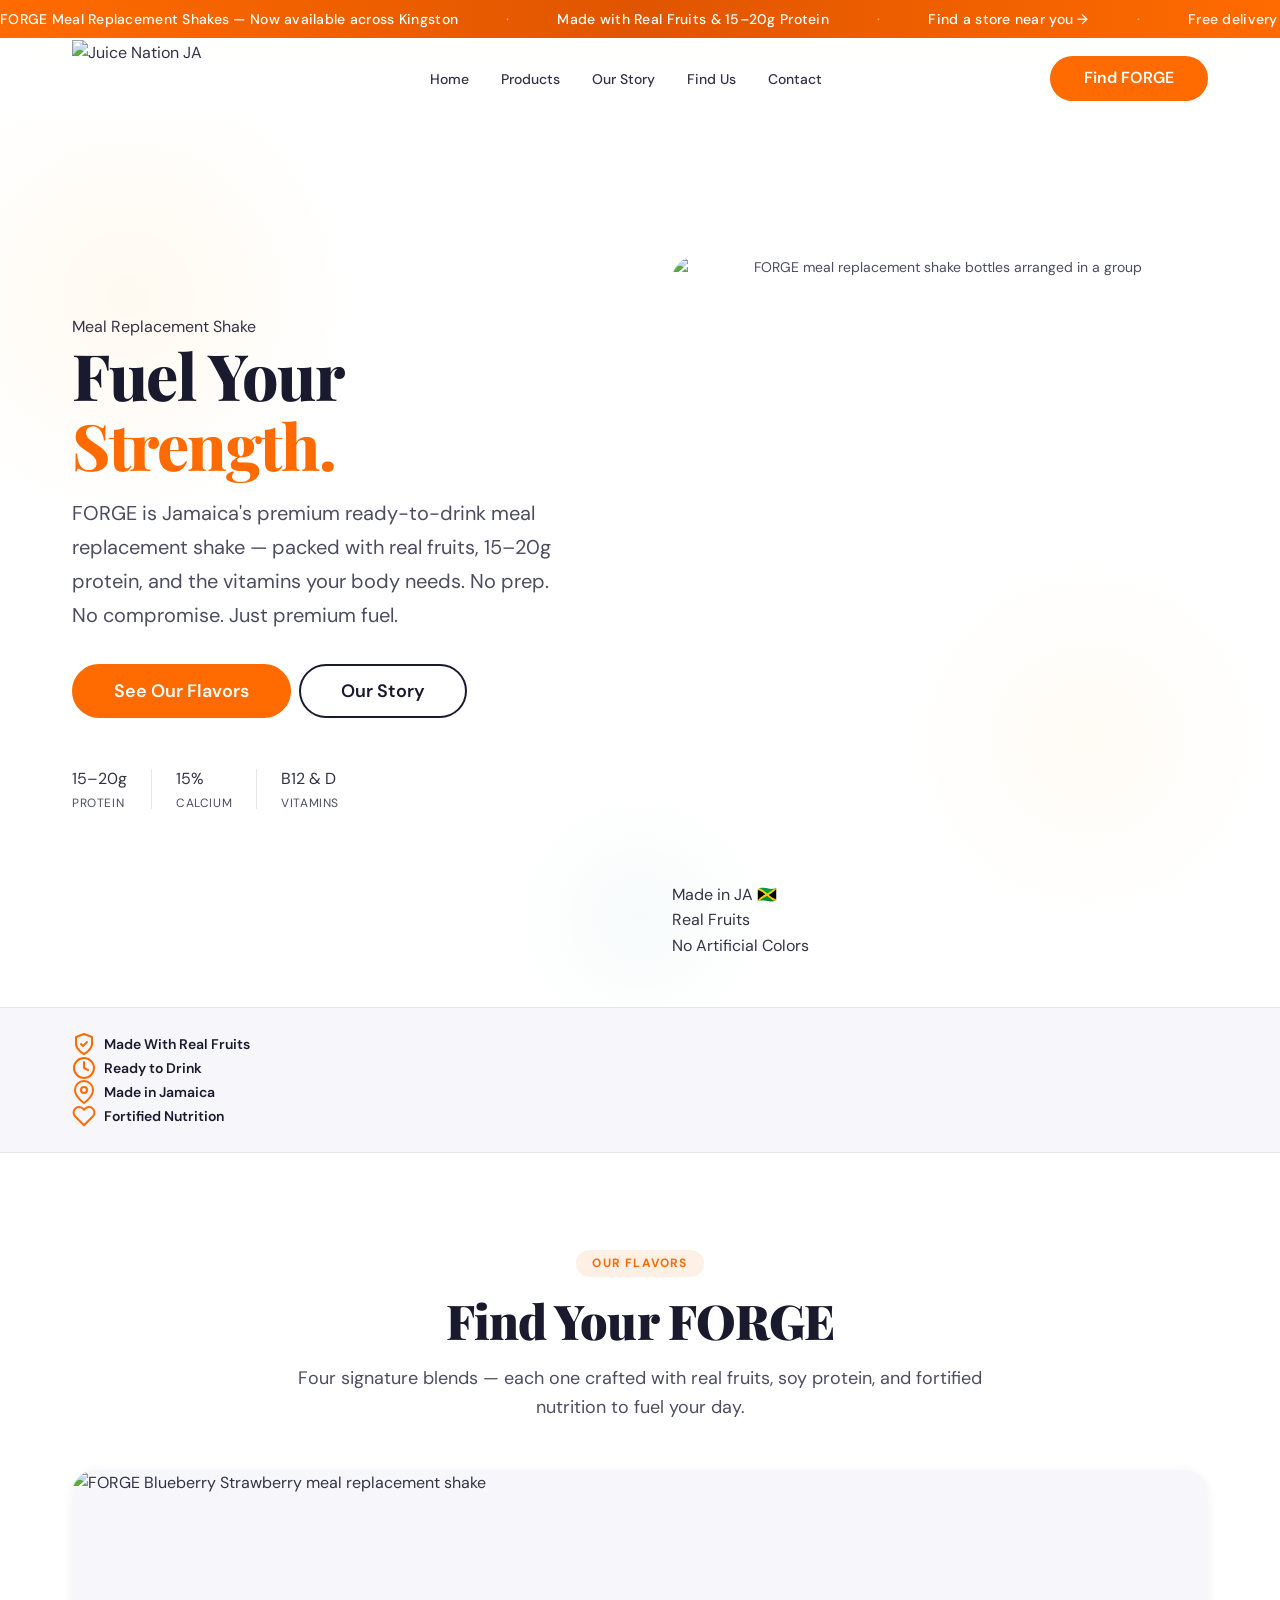
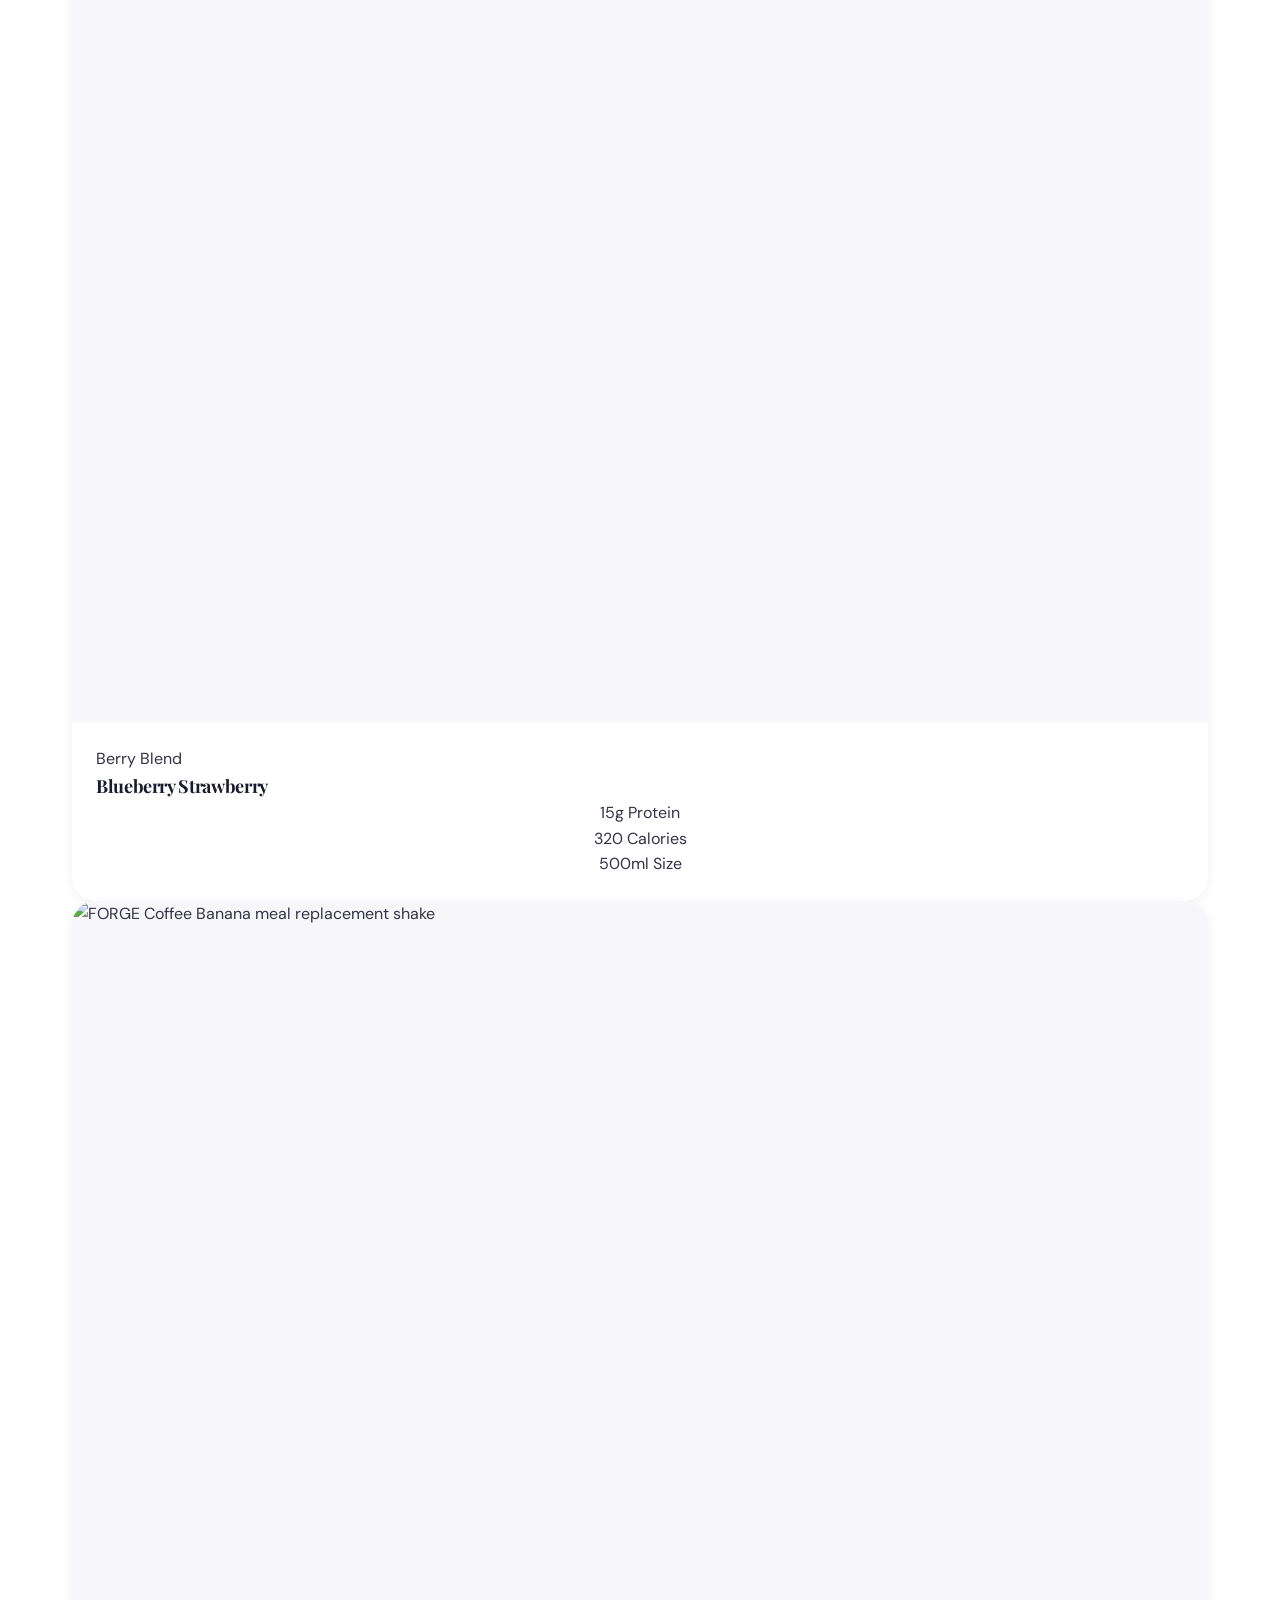
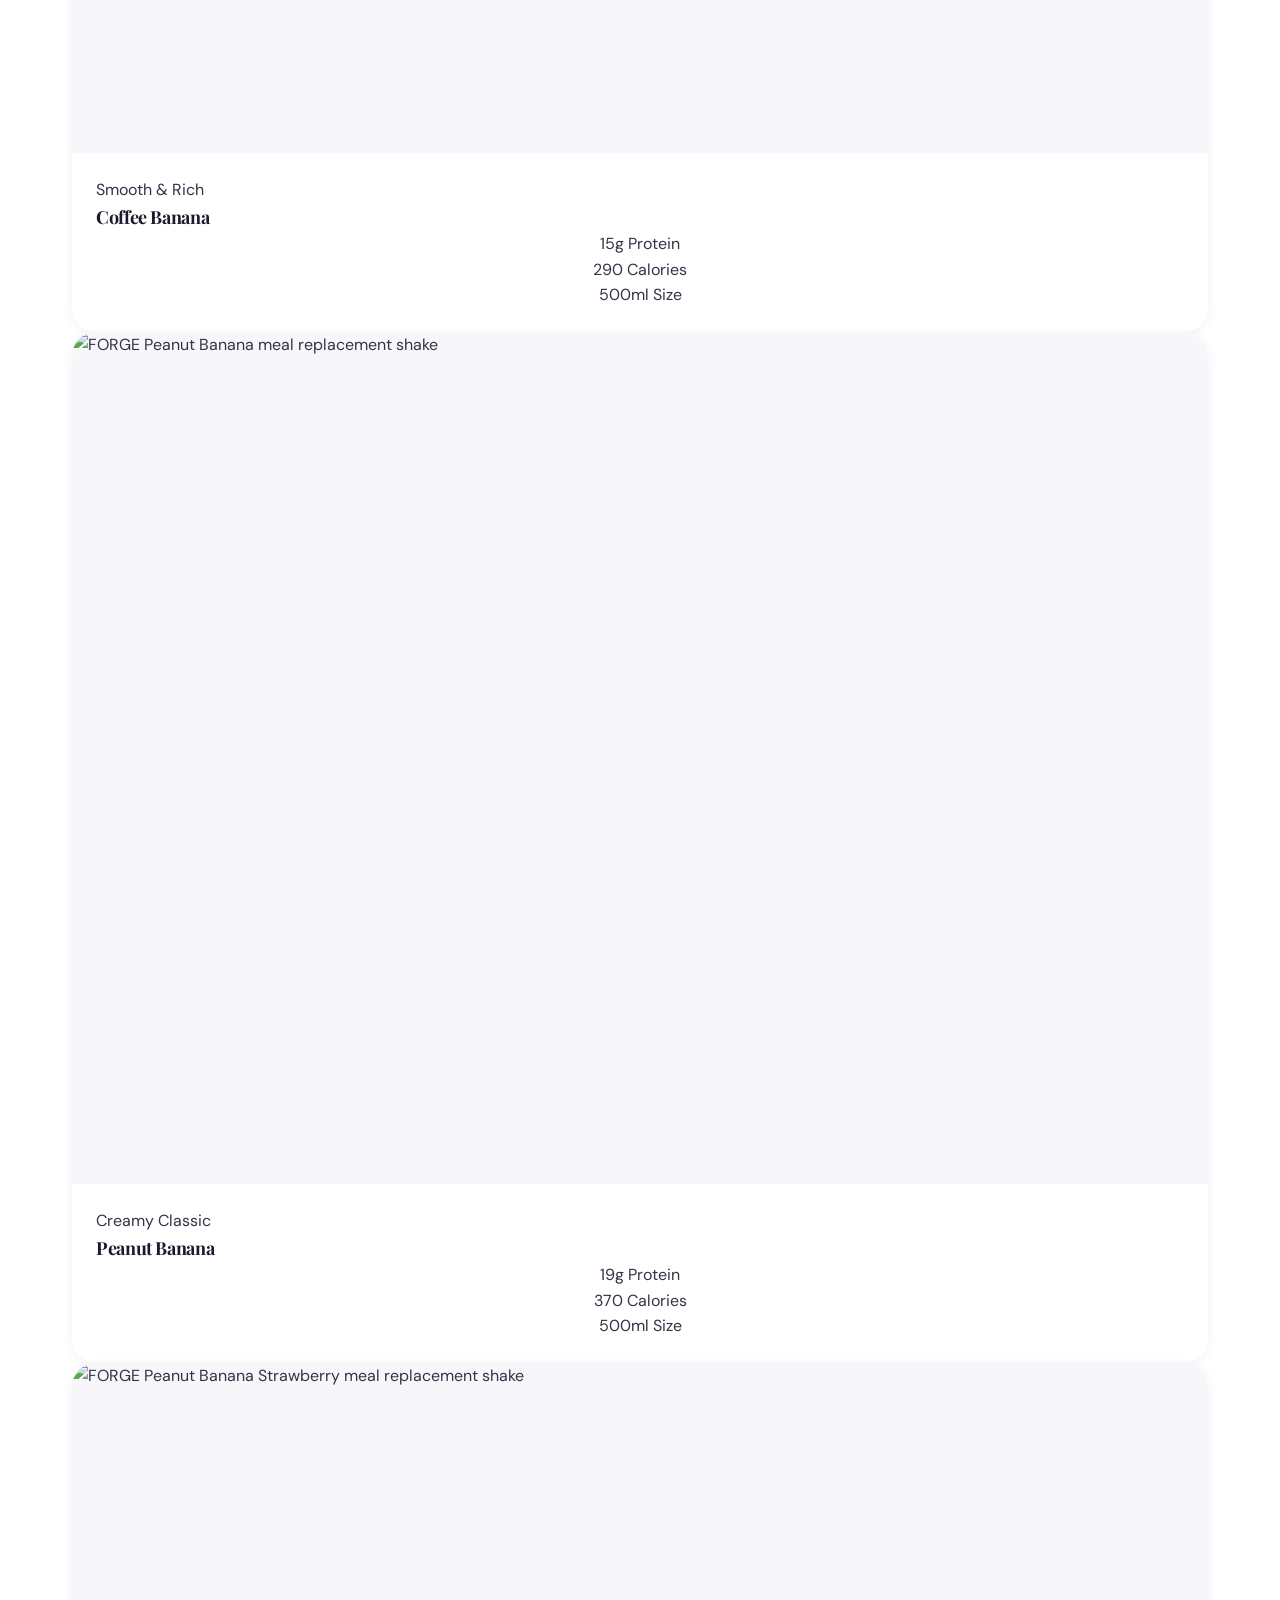
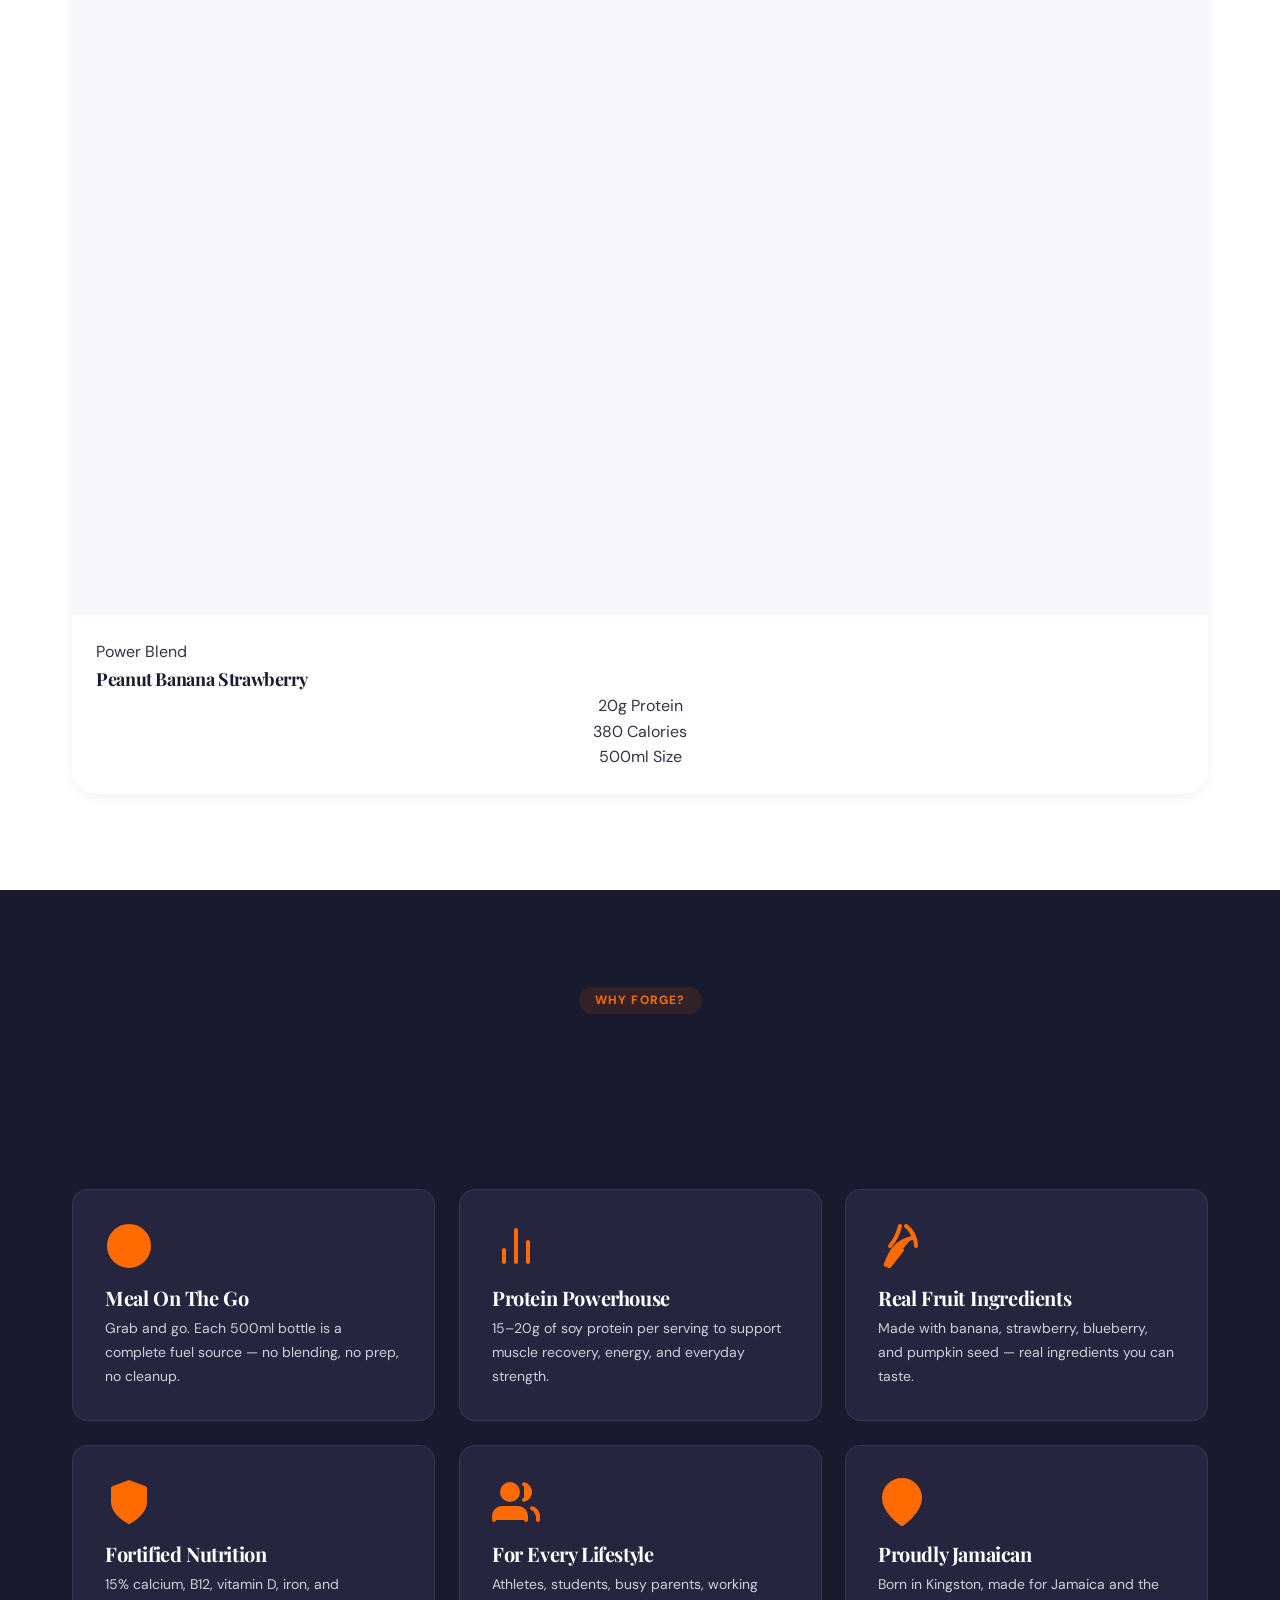
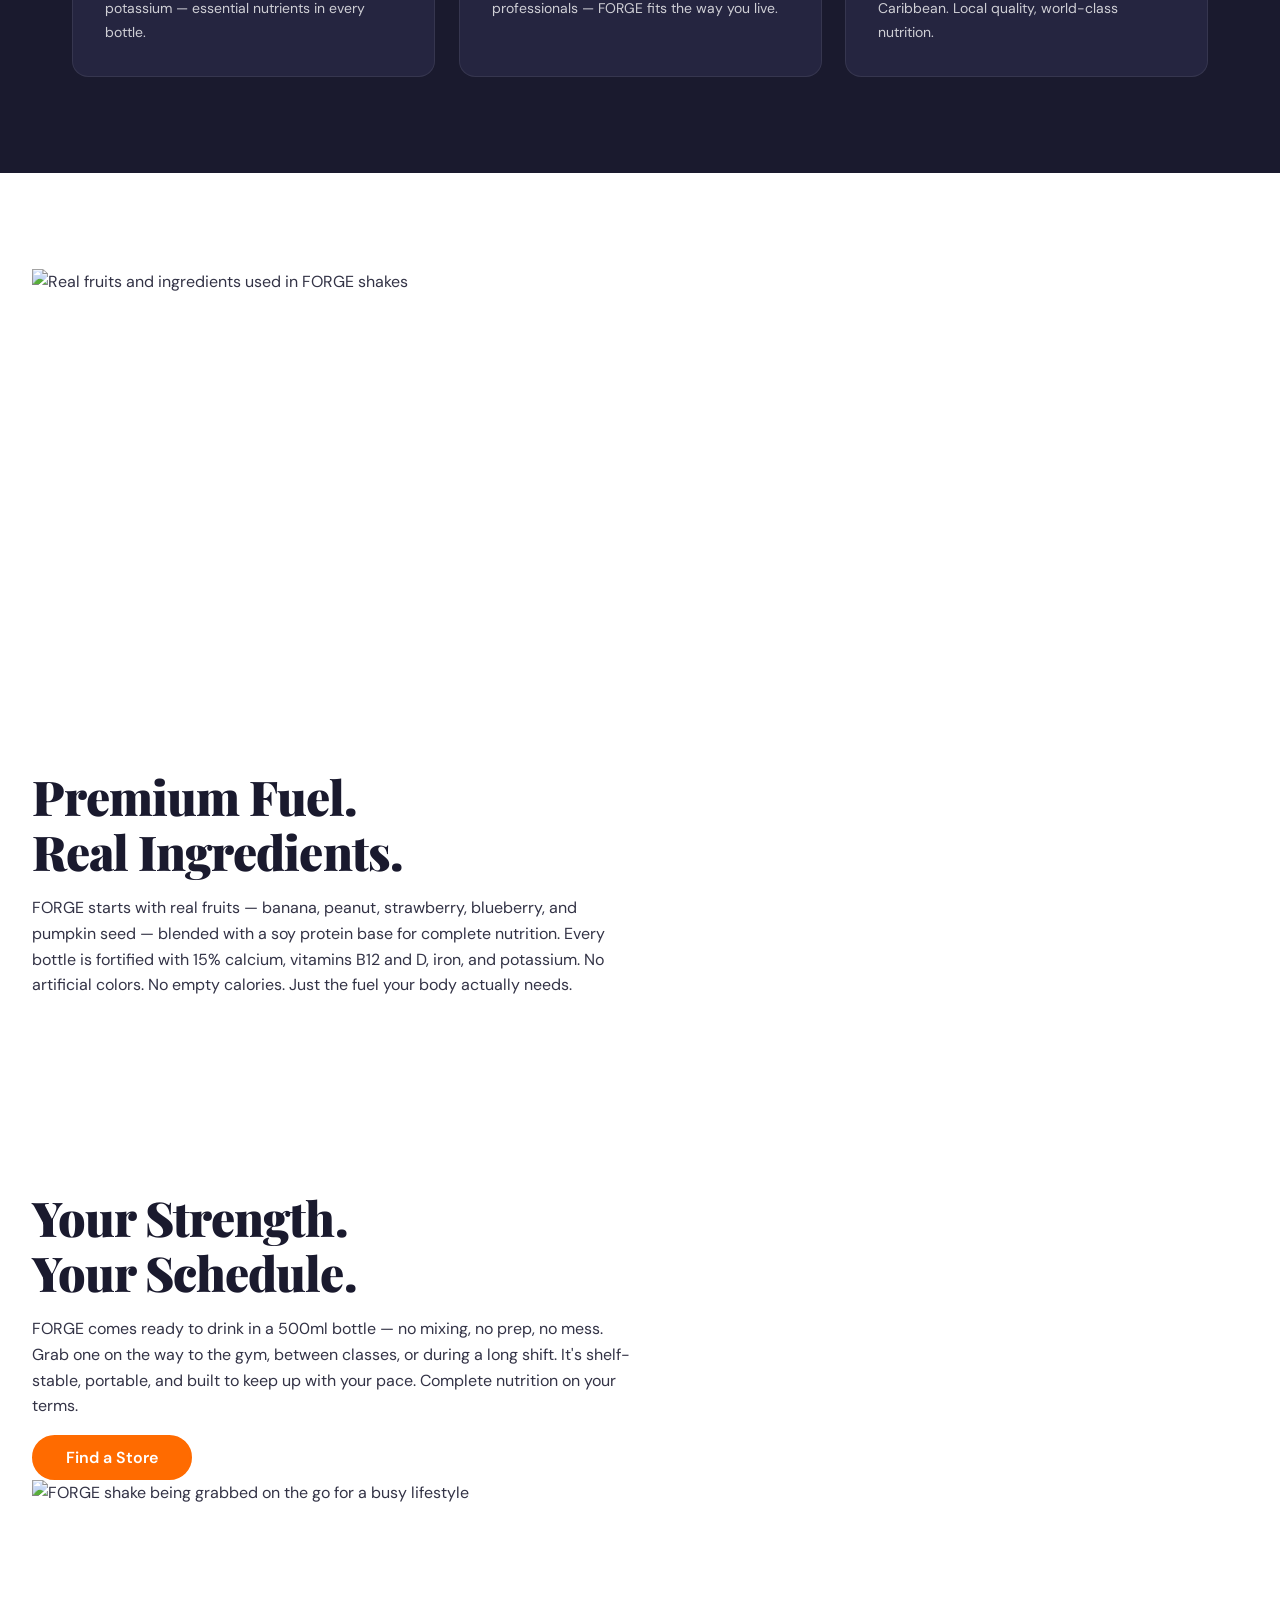
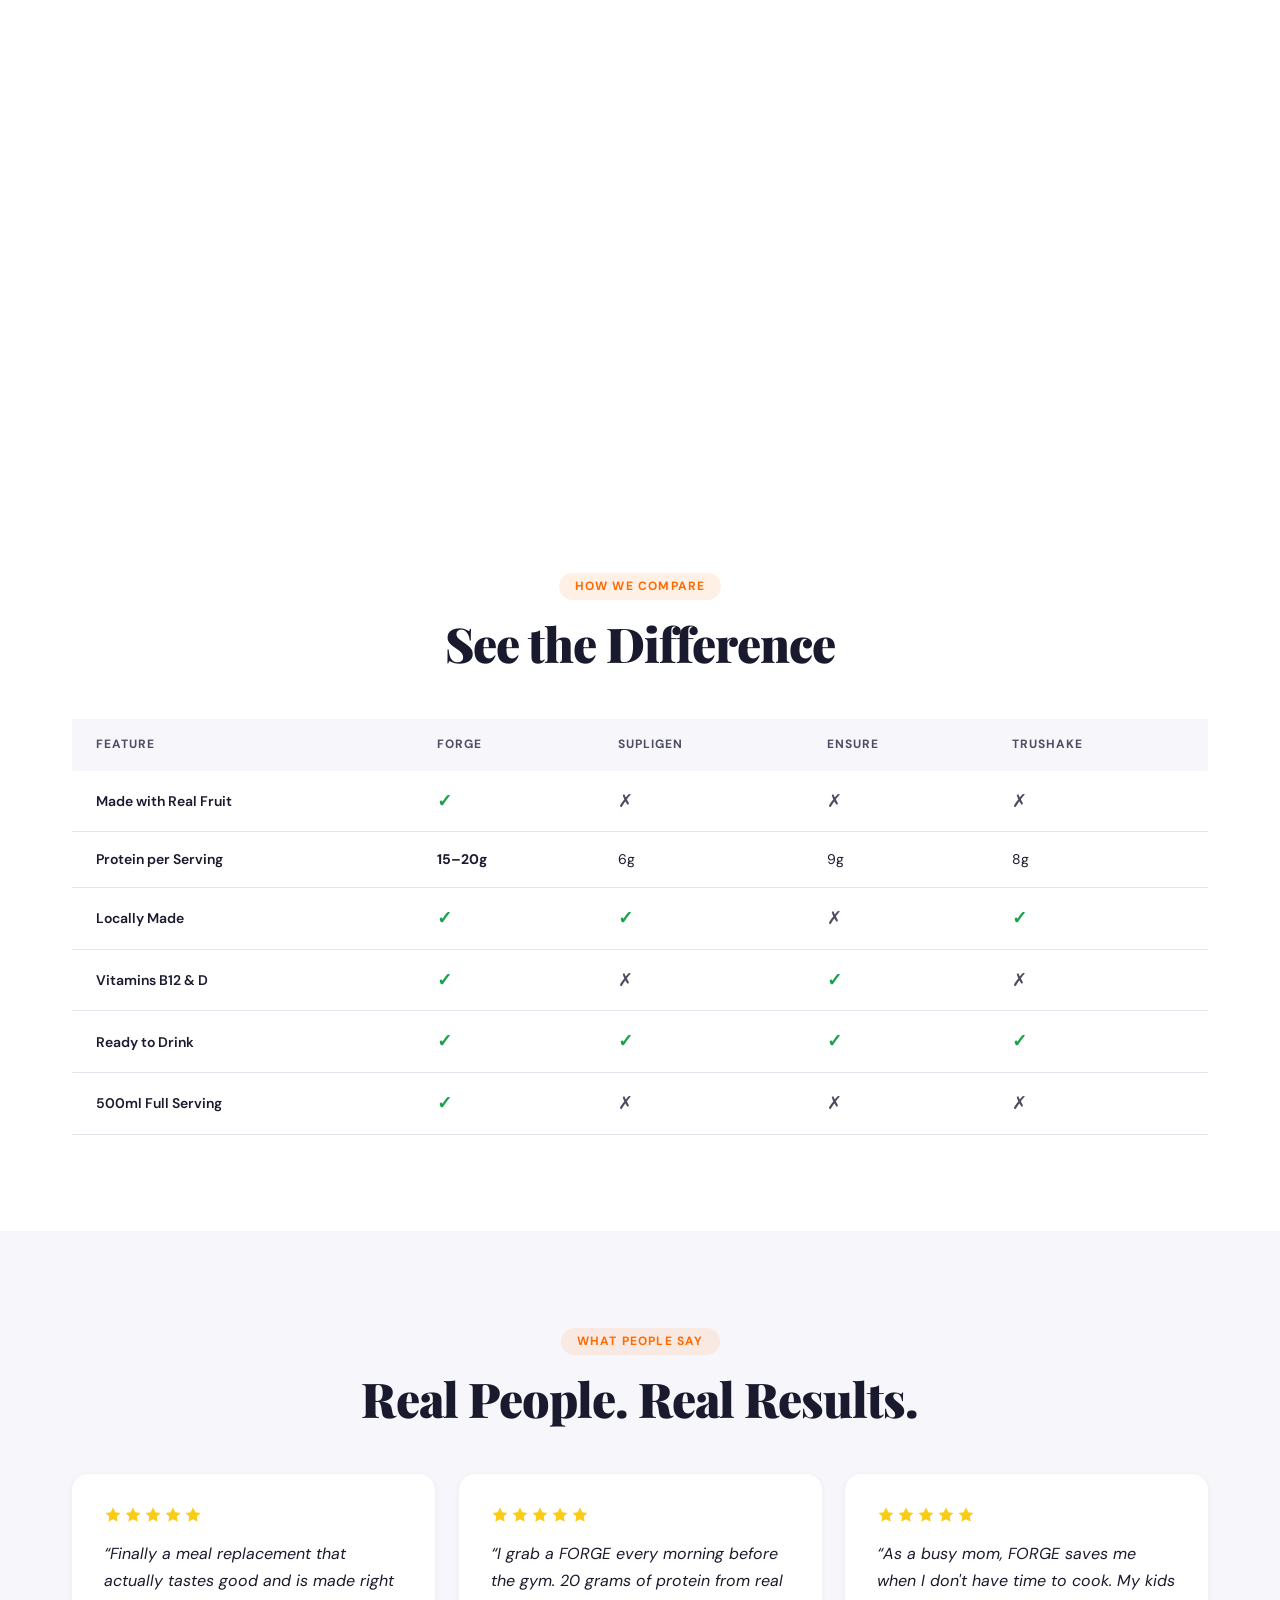
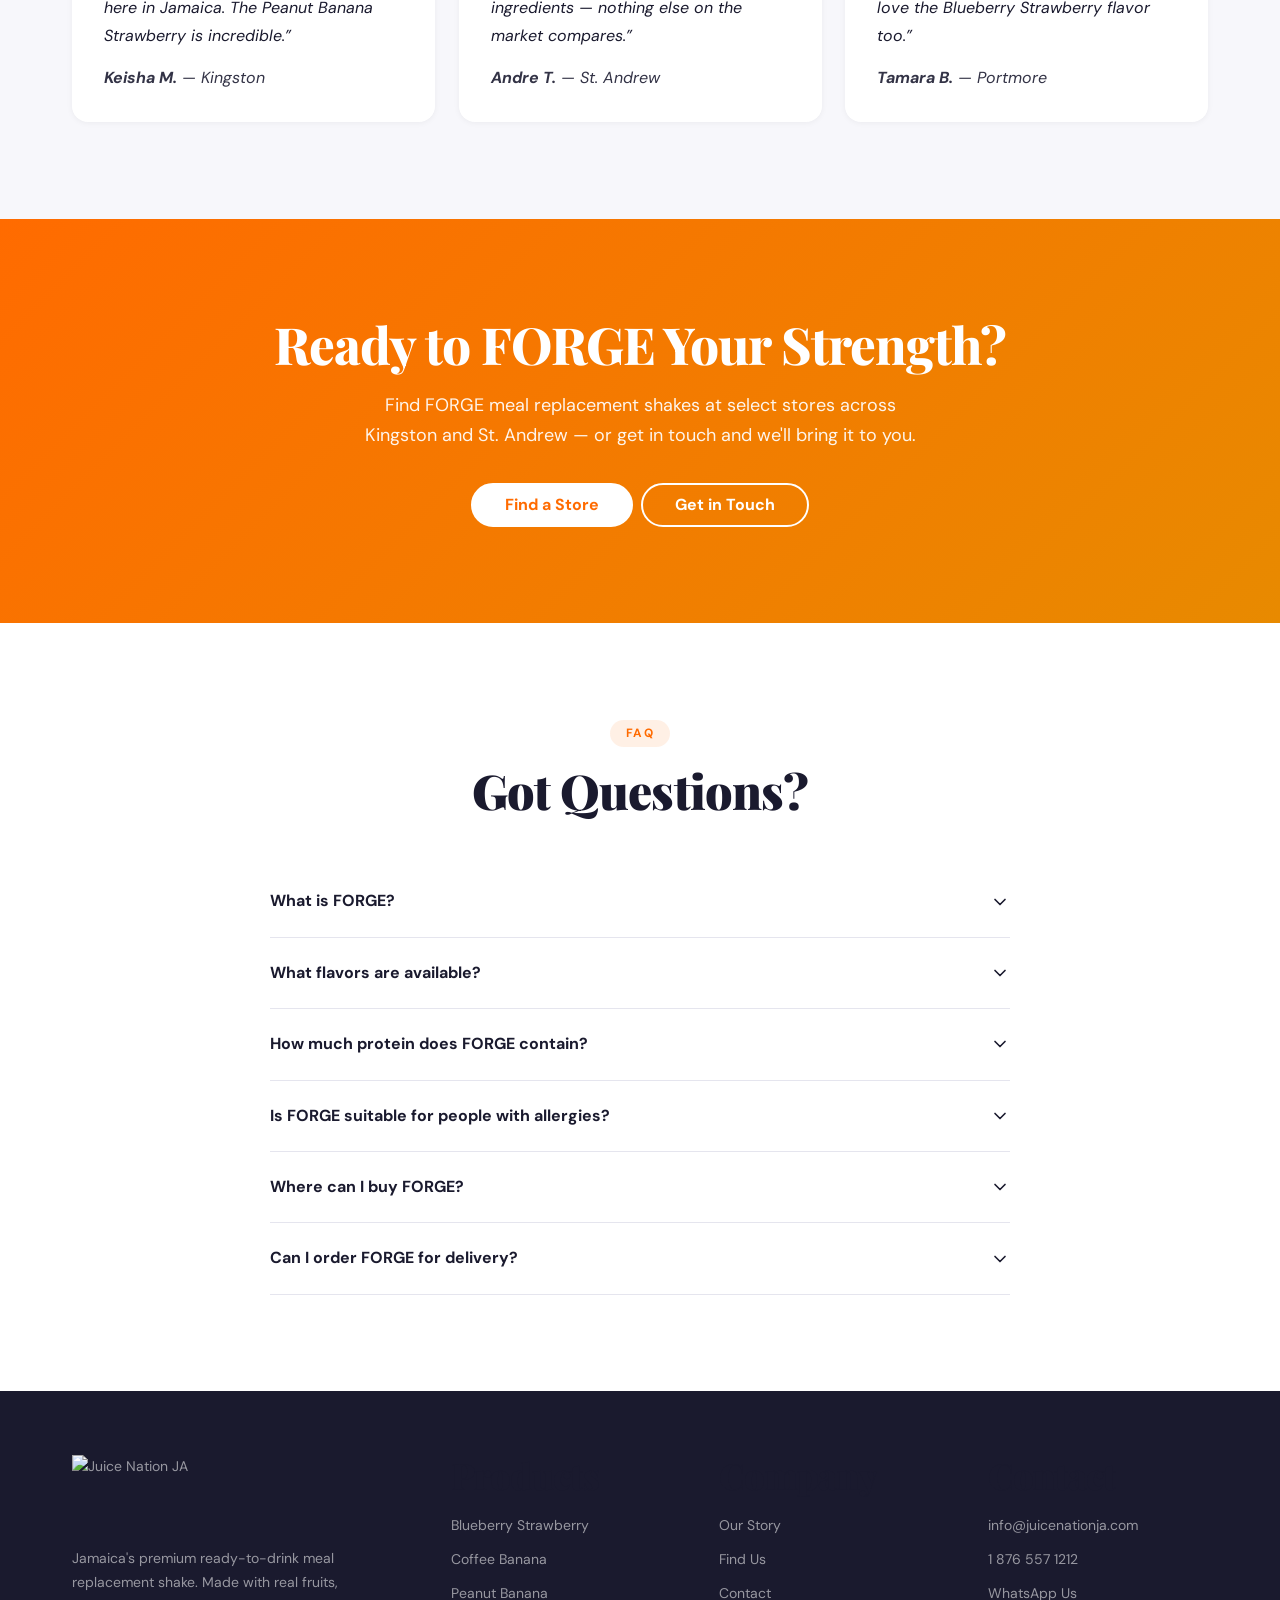
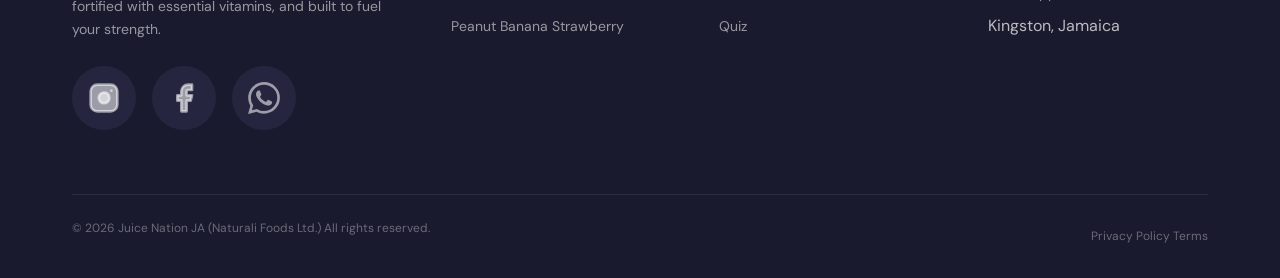
==== commit be9571ad: "Remove Nutrition page and all navigation links to it Deleted pages/nutrition.html and removed all na" ====
--- a/index.html
+++ b/index.html
@@ -112,7 +112,6 @@
         <ul class="nav-list">
           <li><a href="/" class="nav-link active" aria-current="page">Home</a></li>
           <li><a href="/pages/products.html" class="nav-link">Products</a></li>
-          <li><a href="/pages/nutrition.html" class="nav-link">Nutrition</a></li>
           <li><a href="/pages/our-story.html" class="nav-link">Our Story</a></li>
           <li><a href="/pages/find-us.html" class="nav-link">Find Us</a></li>
           <li><a href="/pages/contact.html" class="nav-link">Contact</a></li>
@@ -135,7 +134,6 @@
           <ul class="mobile-nav-list">
             <li><a href="/" class="mobile-nav-link active" aria-current="page">Home</a></li>
             <li><a href="/pages/products.html" class="mobile-nav-link">Products</a></li>
-            <li><a href="/pages/nutrition.html" class="mobile-nav-link">Nutrition</a></li>
             <li><a href="/pages/our-story.html" class="mobile-nav-link">Our Story</a></li>
             <li><a href="/pages/find-us.html" class="mobile-nav-link">Find Us</a></li>
             <li><a href="/pages/contact.html" class="mobile-nav-link">Contact</a></li>
@@ -307,7 +305,6 @@
         </div>
 
         <div class="section-footer">
-          <a href="/pages/nutrition.html" class="link-arrow">View Full Nutrition Details &rarr;</a>
         </div>
       </div>
     </section>
@@ -409,7 +406,6 @@
           <div class="split-content" data-animate="fade-up">
             <h2 id="feature-ingredients-heading" class="split-title">Premium Fuel.<br>Real Ingredients.</h2>
             <p class="split-text">FORGE starts with real fruits — banana, peanut, strawberry, blueberry, and pumpkin seed — blended with a soy protein base for complete nutrition. Every bottle is fortified with 15% calcium, vitamins B12 and D, iron, and potassium. No artificial colors. No empty calories. Just the fuel your body actually needs.</p>
-            <a href="/pages/nutrition.html" class="btn btn-primary">See Full Nutrition</a>
           </div>
         </div>
       </div>
@@ -697,7 +693,6 @@
           <h3 class="footer-heading">Company</h3>
           <ul class="footer-links">
             <li><a href="/pages/our-story.html">Our Story</a></li>
-            <li><a href="/pages/nutrition.html">Nutrition</a></li>
             <li><a href="/pages/find-us.html">Find Us</a></li>
             <li><a href="/pages/contact.html">Contact</a></li>
             <li><a href="/pages/quiz.html">Quiz</a></li>
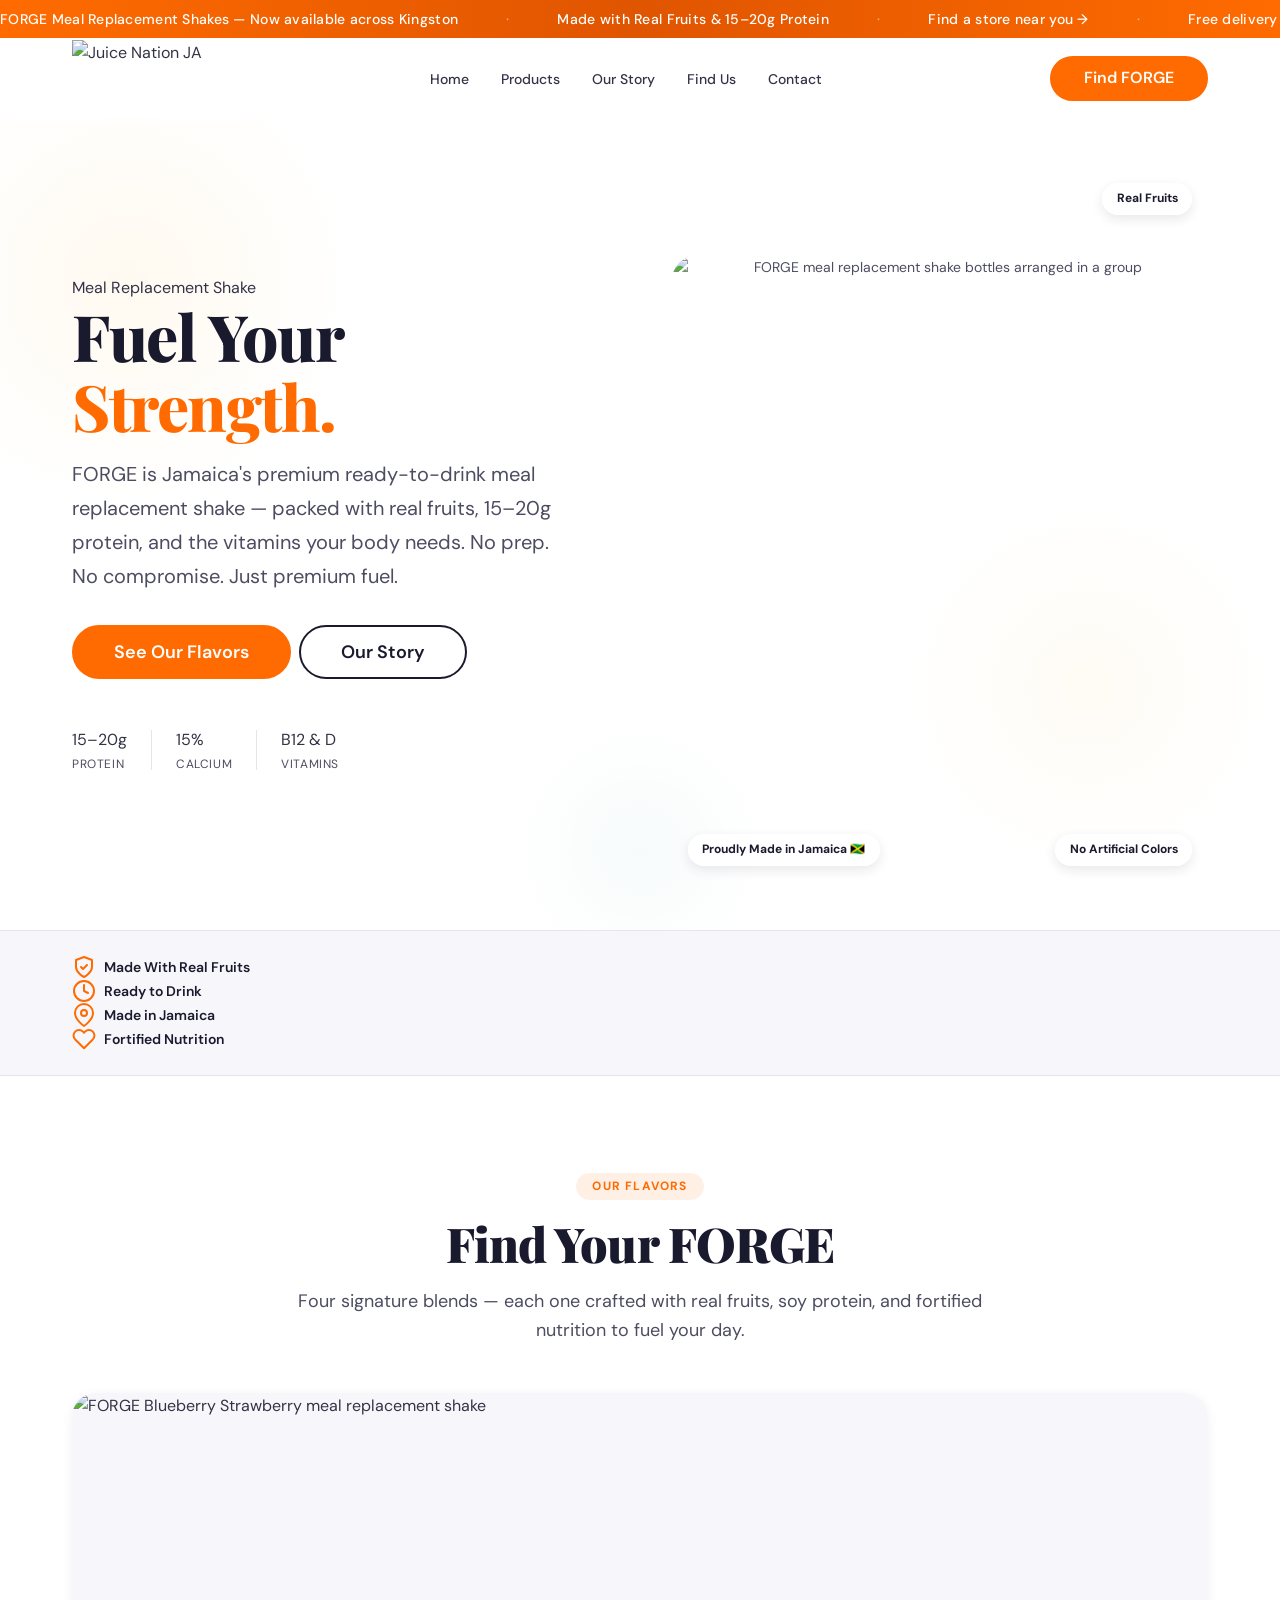
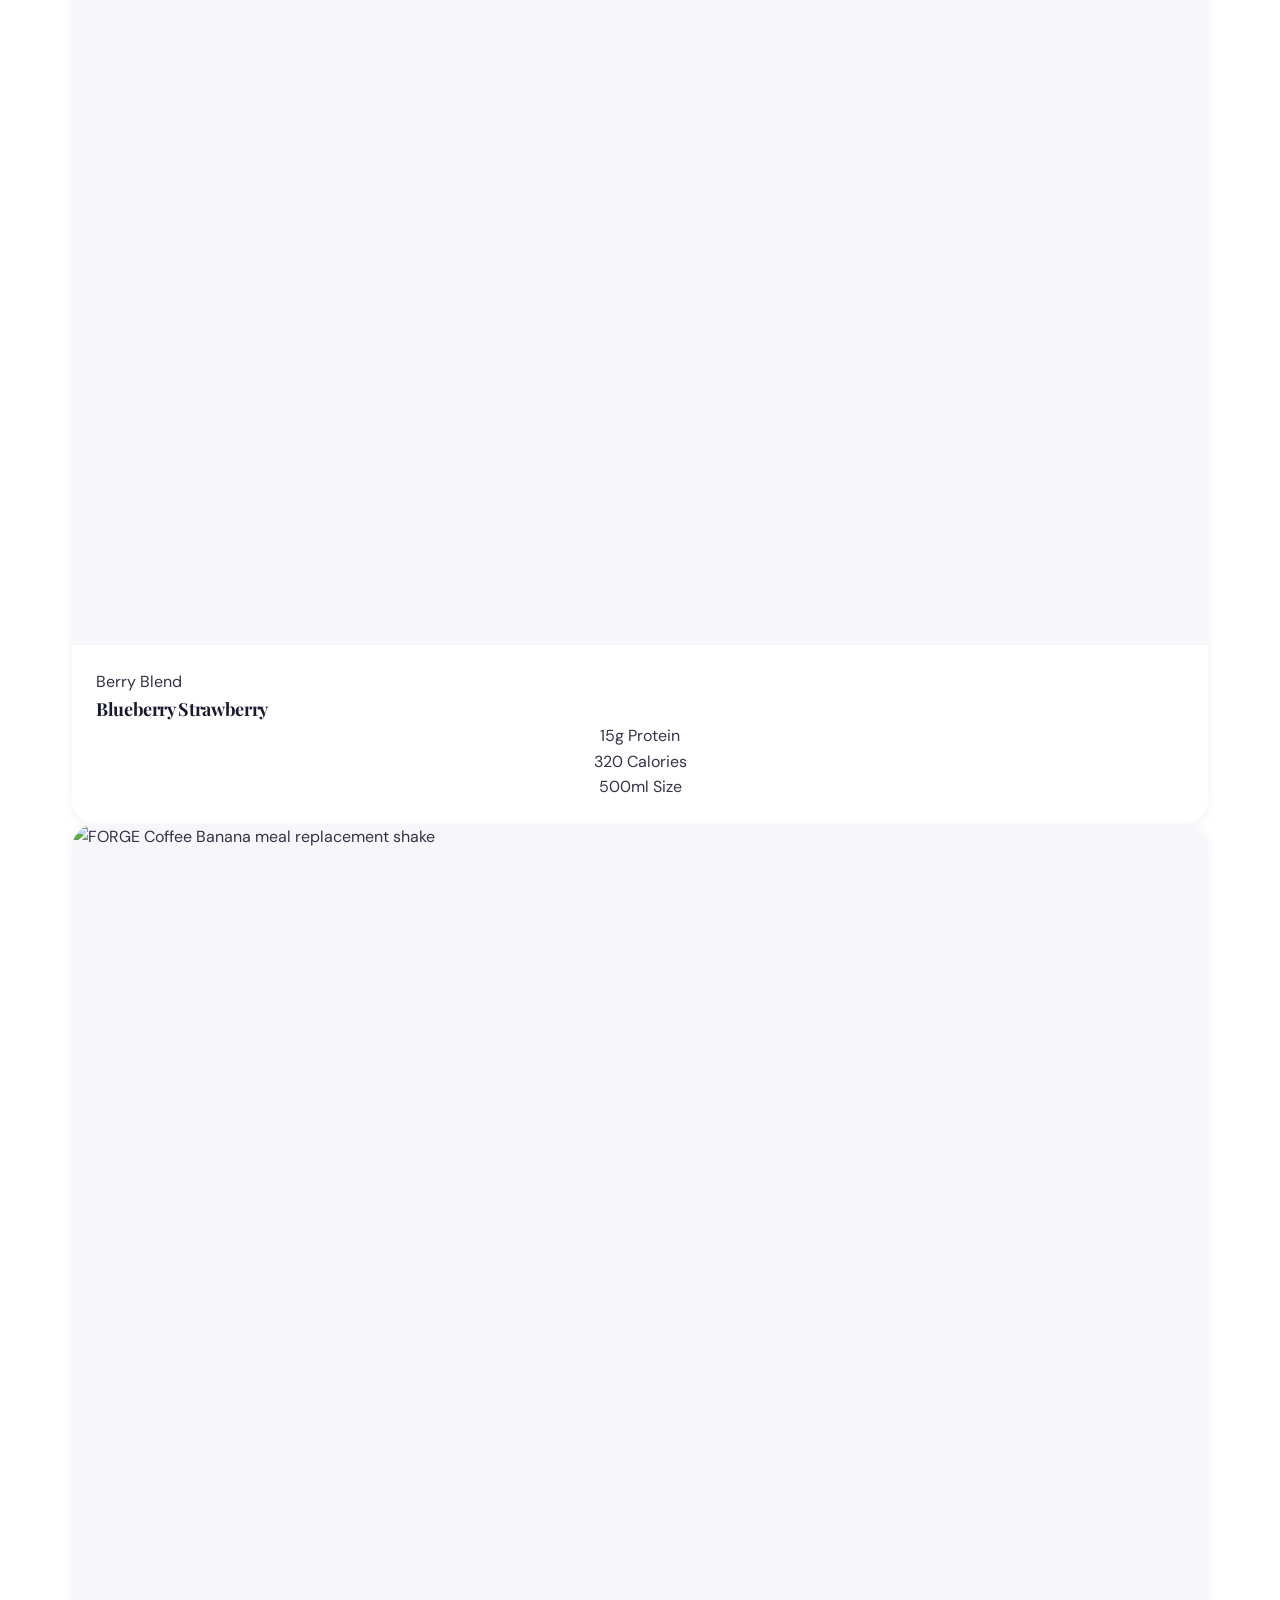
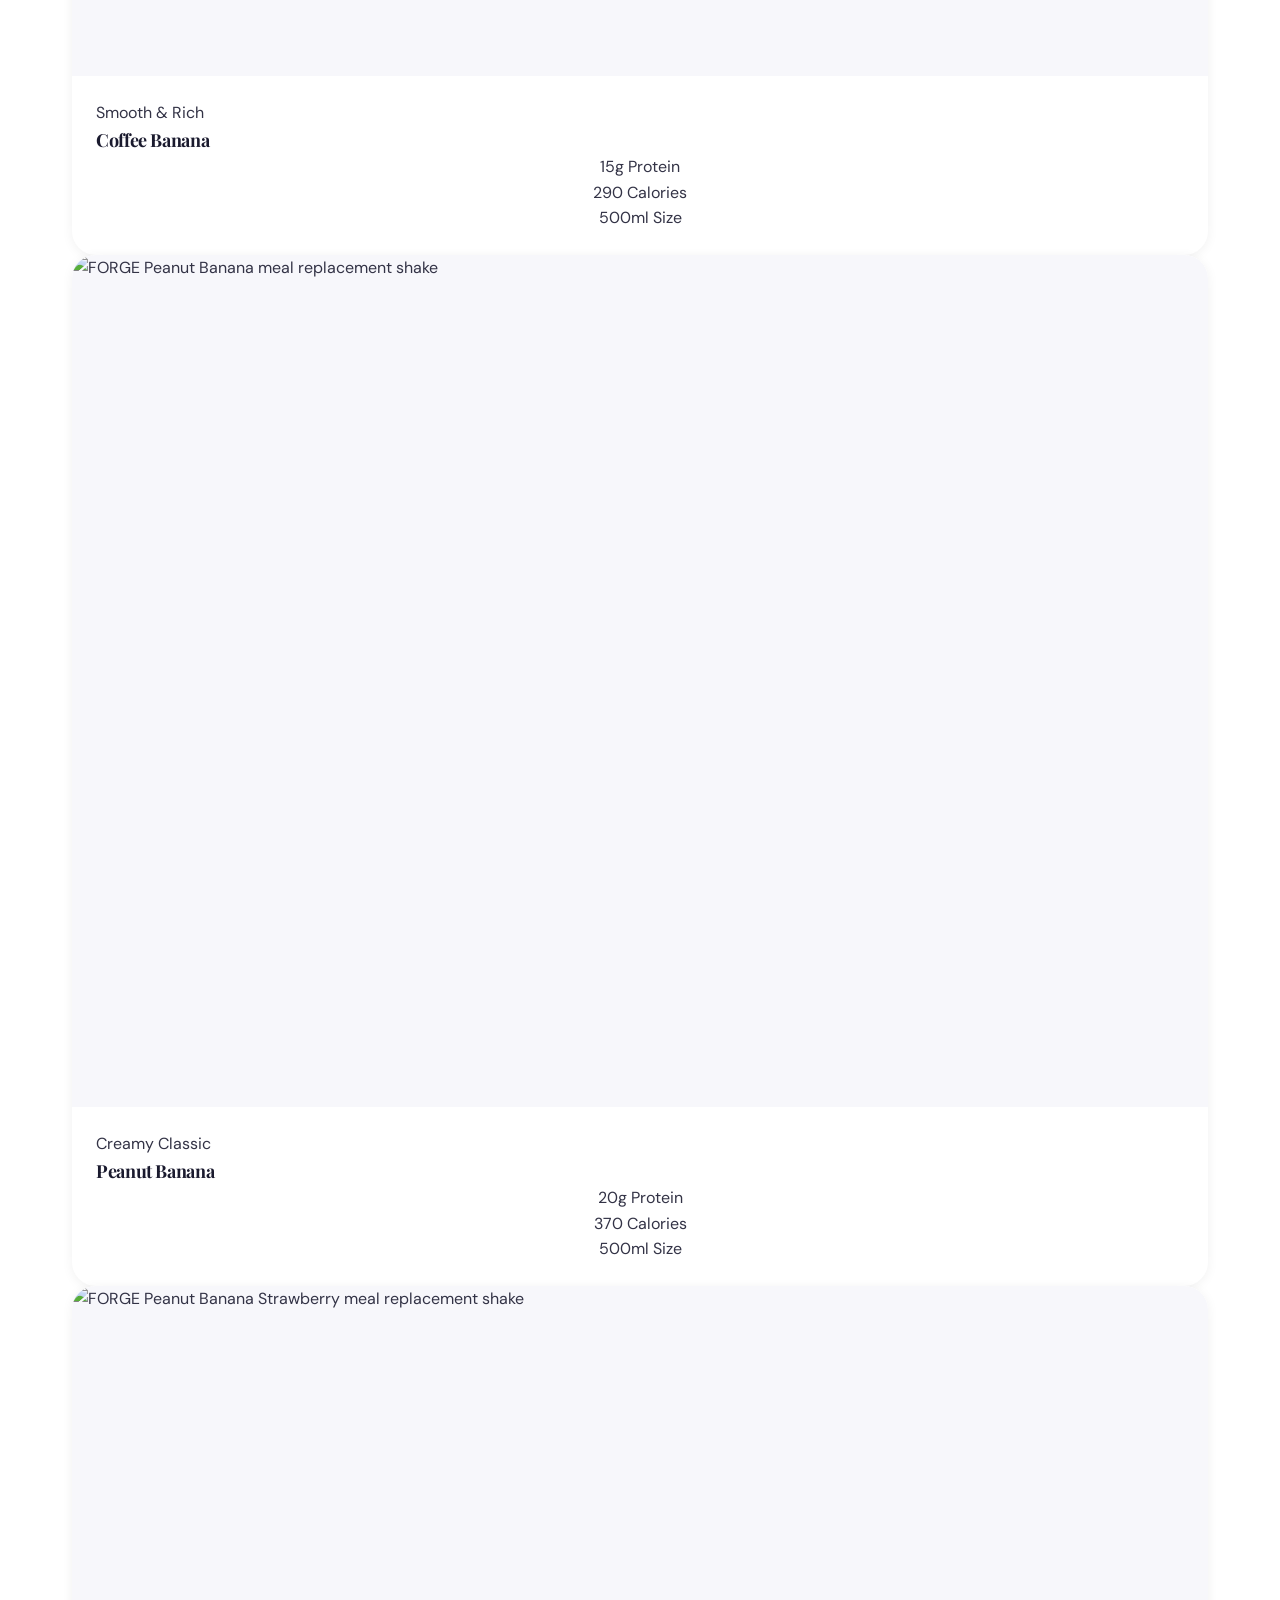
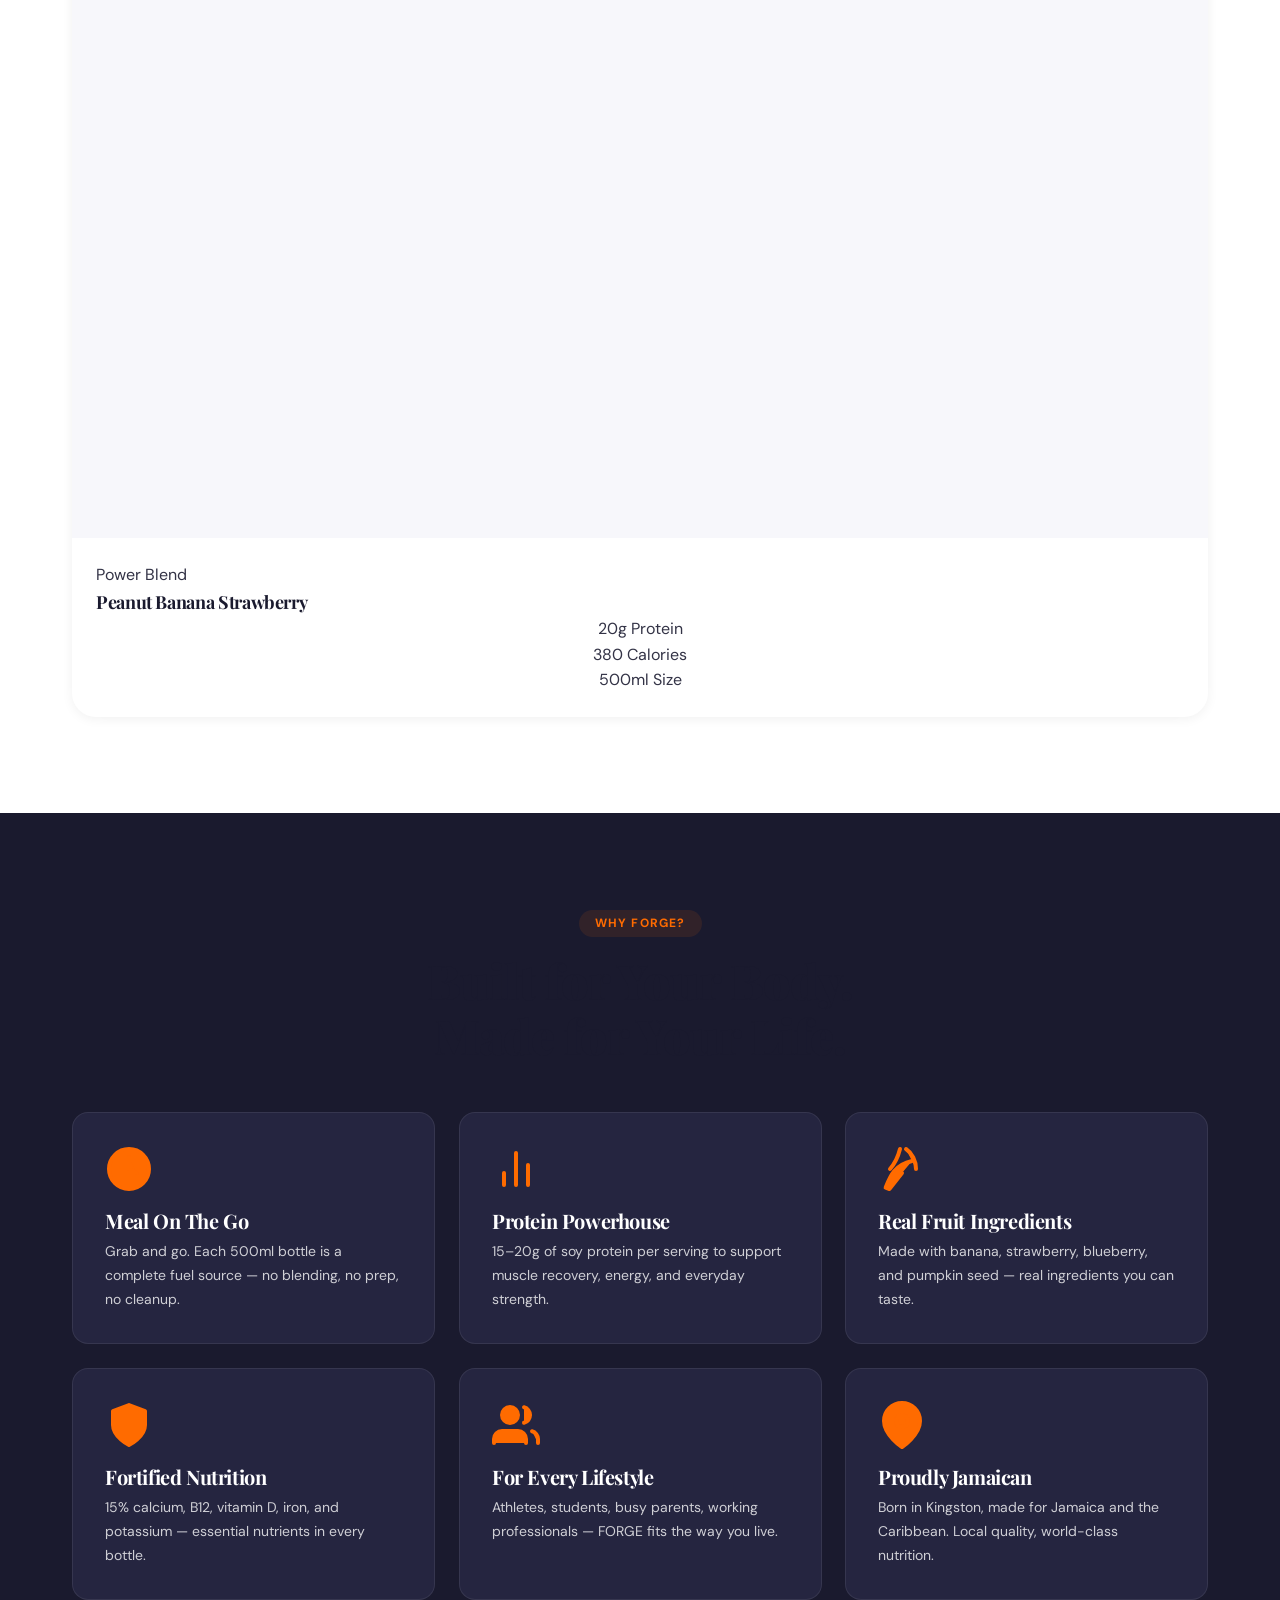
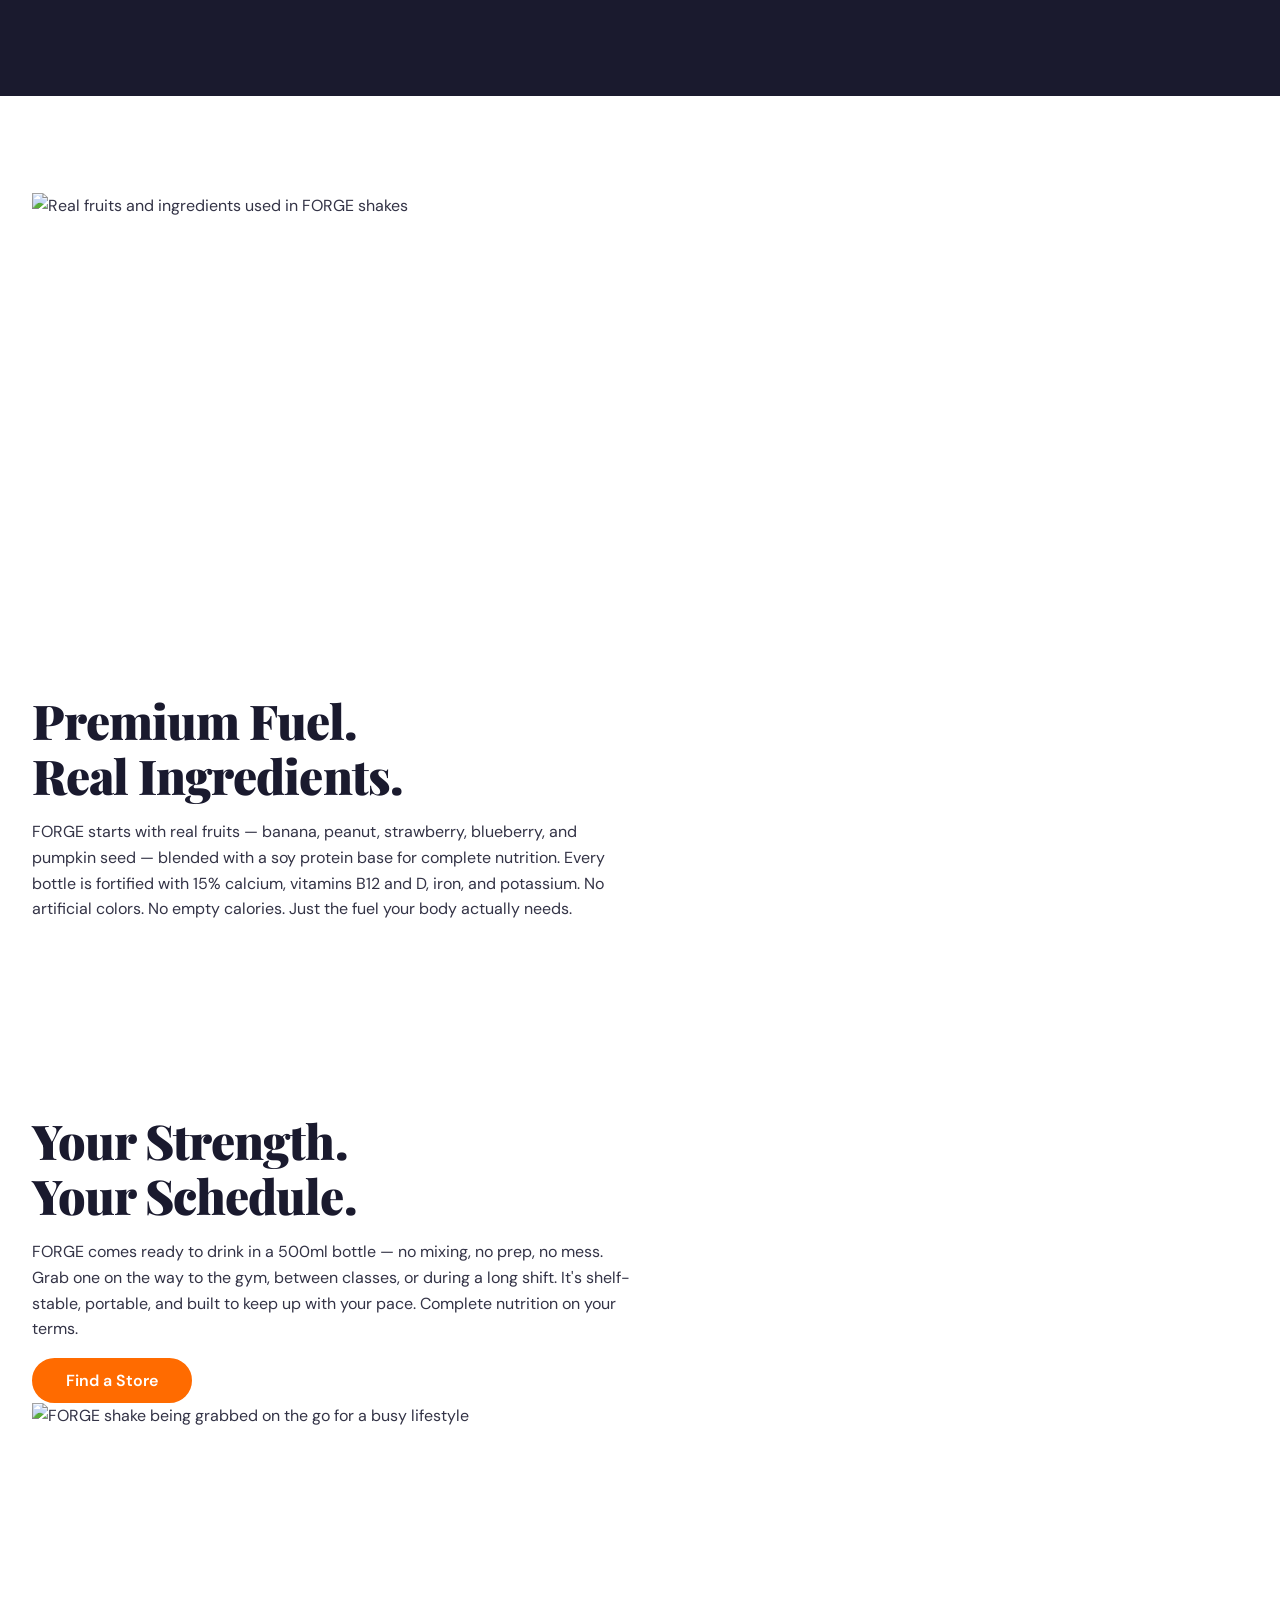
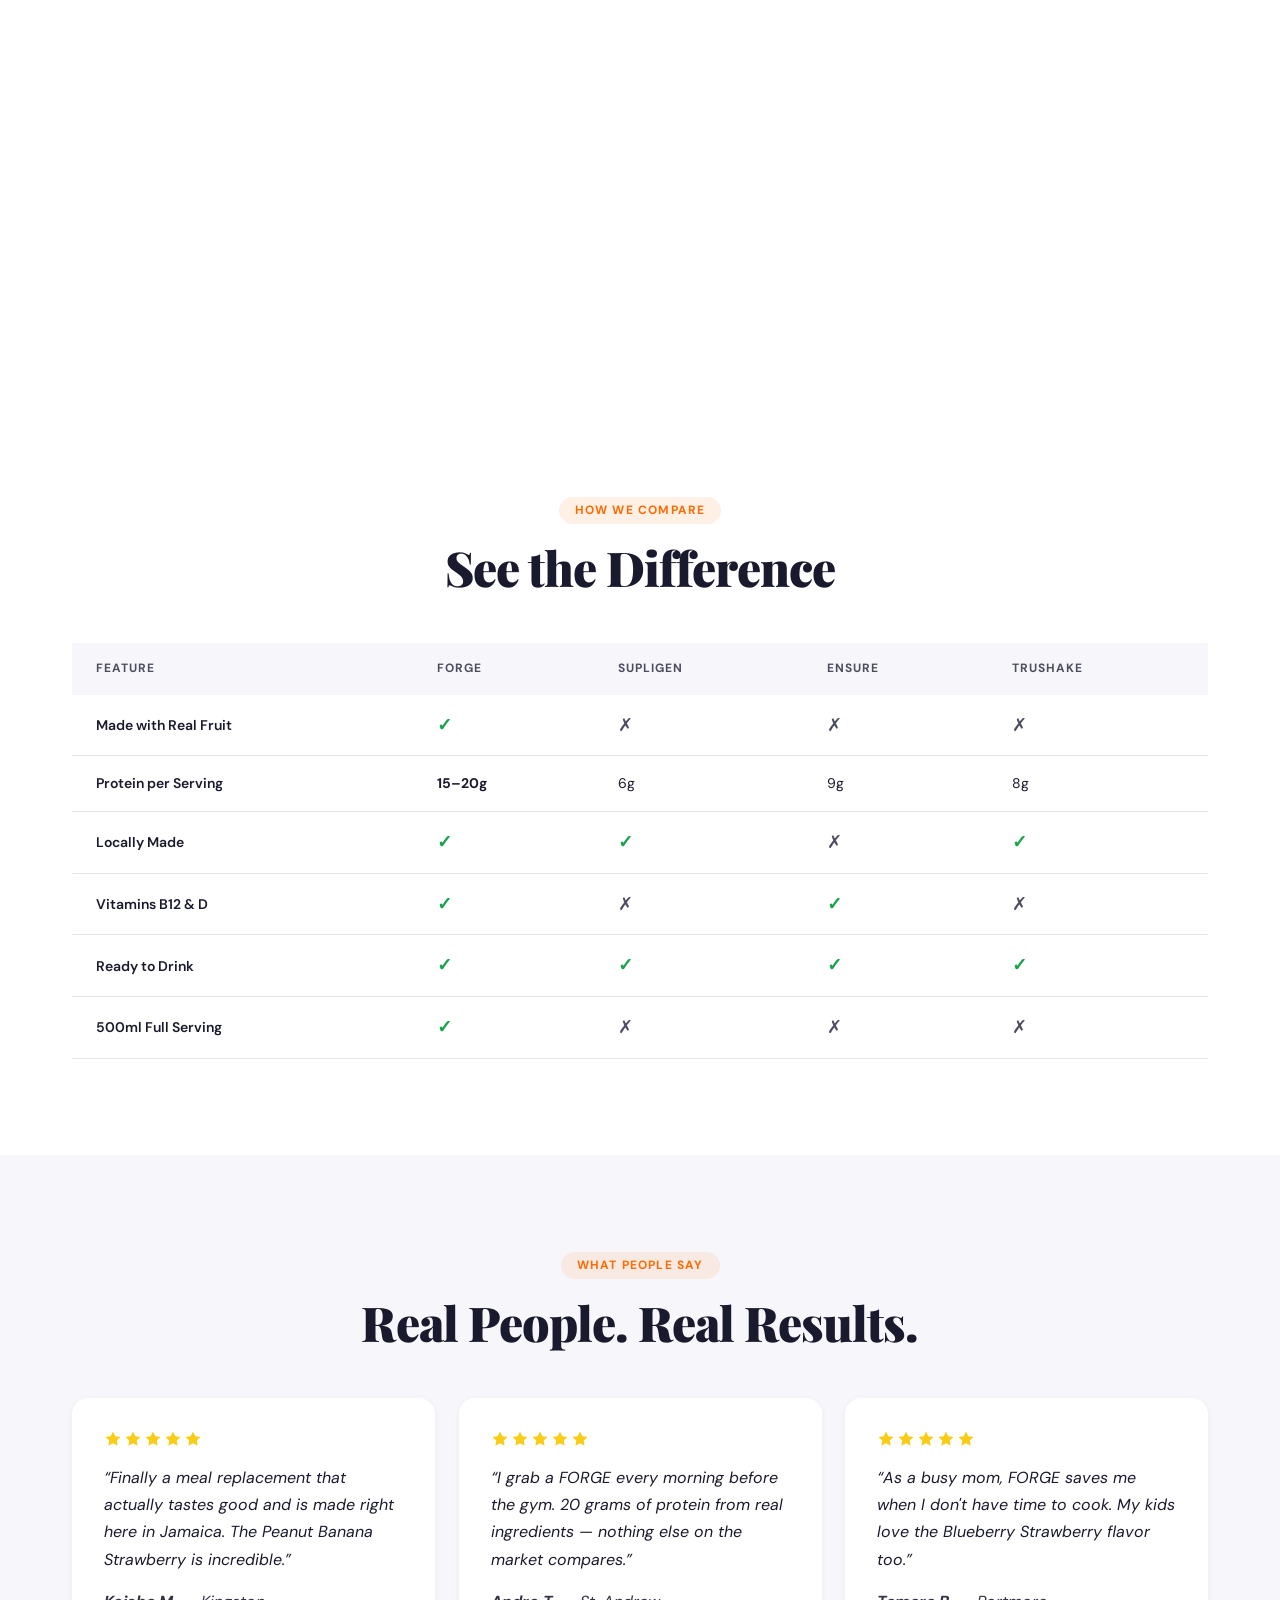
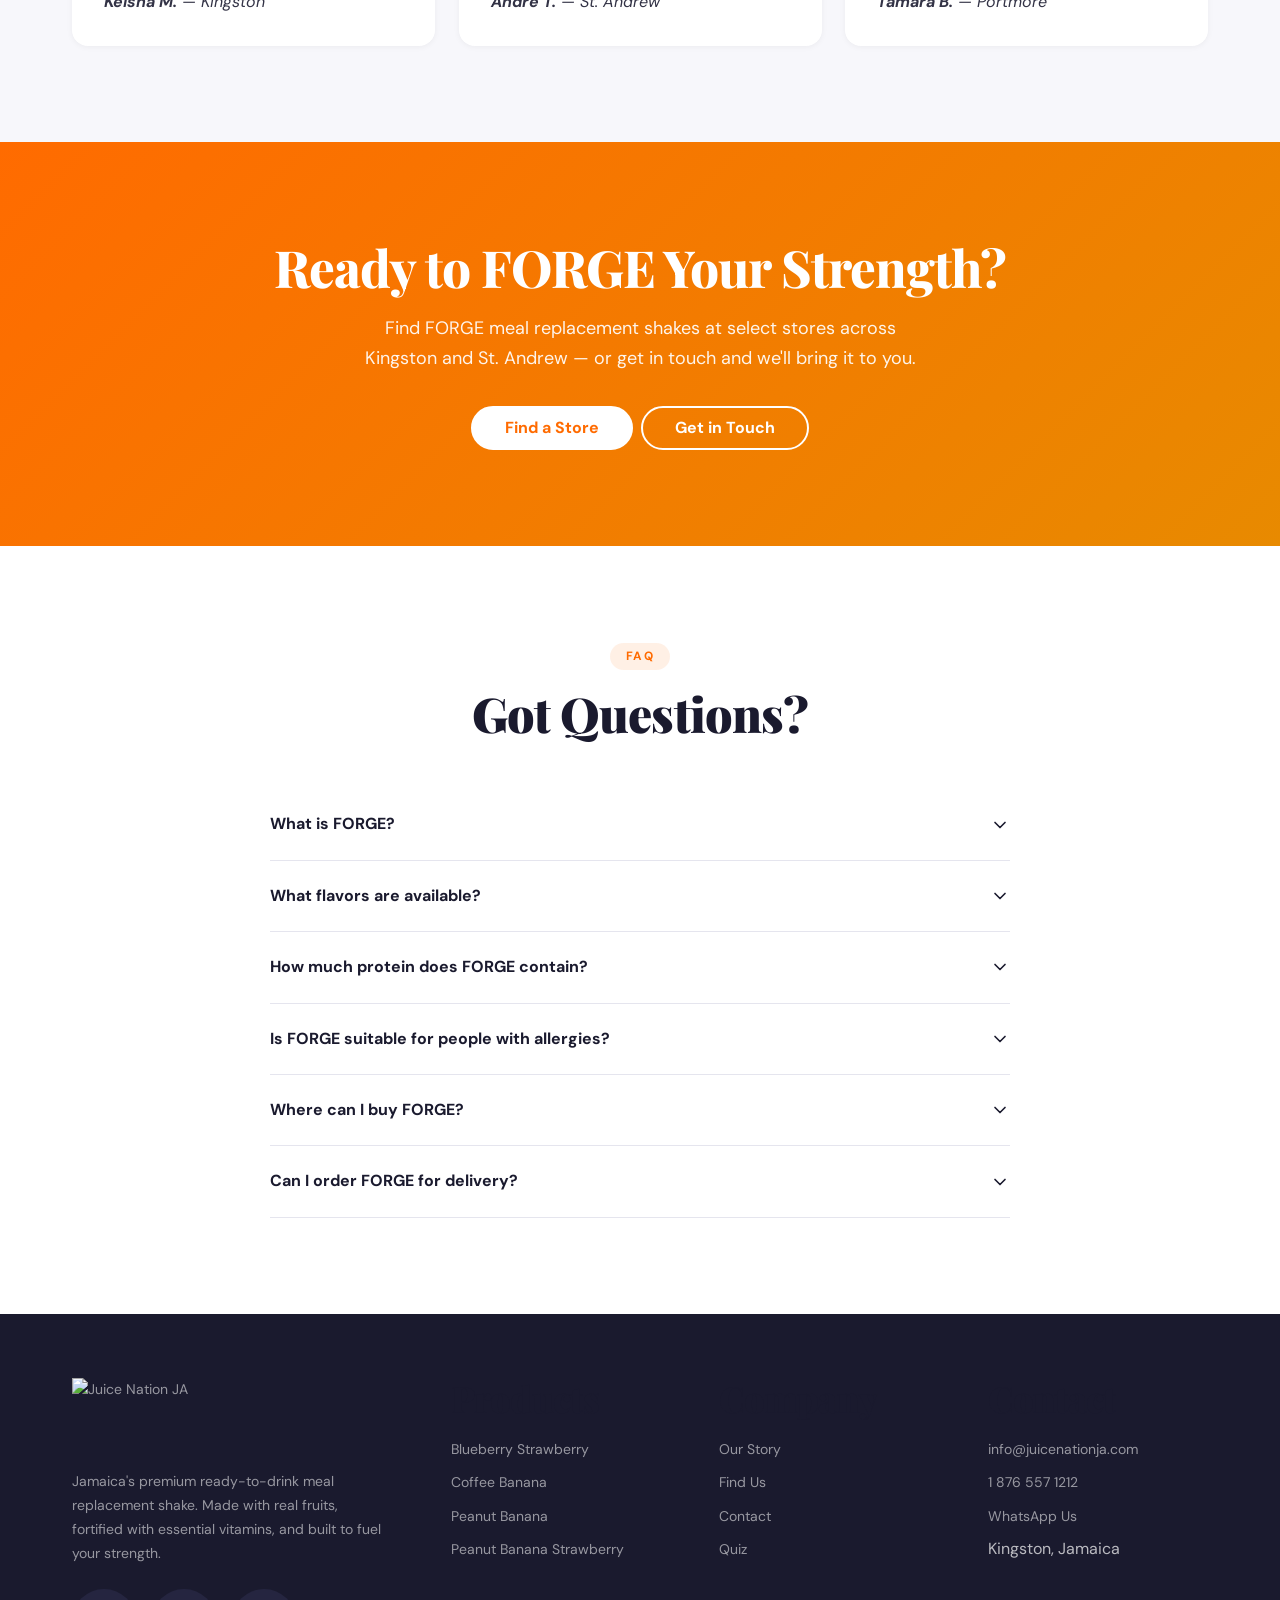
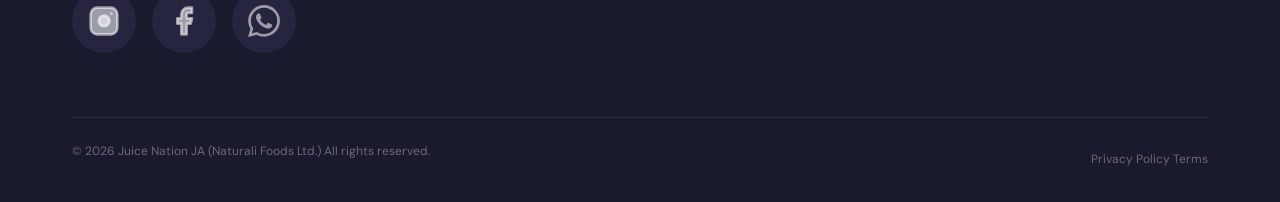
==== commit a97561d6: "QC 041126: Product images, labels, customer gallery, marquee, Instagram, text fixes - Replace 4 prod" ====
--- a/index.html
+++ b/index.html
@@ -39,7 +39,7 @@
           "availableLanguage": "English"
         },
         "sameAs": [
-          "https://instagram.com/juicenationja",
+          "https://www.instagram.com/juice_nationja/",
           "https://facebook.com/juicenationja"
         ]
       },
@@ -182,7 +182,7 @@
           <div class="hero-image-placeholder" role="img" aria-label="FORGE meal replacement shake product photo">
             <img src="/images/forge-blueberry-strawberry.png" alt="FORGE meal replacement shake bottles arranged in a group" width="600" height="600" loading="eager">
           </div>
-          <div class="floating-badge badge-jamaica" aria-hidden="true">Made in JA &#x1F1EF;&#x1F1F2;</div>
+          <div class="floating-badge badge-jamaica" aria-hidden="true">Proudly Made in Jamaica &#x1F1EF;&#x1F1F2;</div>
           <div class="floating-badge badge-fruits" aria-hidden="true">Real Fruits</div>
           <div class="floating-badge badge-natural" aria-hidden="true">No Artificial Colors</div>
         </div>
@@ -280,7 +280,7 @@
               <span class="flavor-tag" style="--flavor-color: var(--color-accent-teal)">Creamy Classic</span>
               <h3 class="product-card-title">Peanut Banana</h3>
               <div class="nutrition-badges">
-                <span class="nutrition-badge">19g Protein</span>
+                <span class="nutrition-badge">20g Protein</span>
                 <span class="nutrition-badge">370 Calories</span>
                 <span class="nutrition-badge">500ml Size</span>
               </div>
@@ -657,14 +657,14 @@
           </a>
           <p class="footer-description">Jamaica's premium ready-to-drink meal replacement shake. Made with real fruits, fortified with essential vitamins, and built to fuel your strength.</p>
           <div class="footer-socials">
-            <a href="#" class="social-link" aria-label="Follow us on Instagram">
+            <a href="https://www.instagram.com/juice_nationja/" target="_blank" rel="noopener noreferrer" class="social-link" aria-label="Follow us on Instagram">
               <svg width="20" height="20" viewBox="0 0 24 24" fill="none" stroke="currentColor" stroke-width="2" stroke-linecap="round" stroke-linejoin="round" aria-hidden="true">
                 <rect x="2" y="2" width="20" height="20" rx="5" ry="5"/>
                 <path d="M16 11.37A4 4 0 1 1 12.63 8 4 4 0 0 1 16 11.37z"/>
                 <line x1="17.5" y1="6.5" x2="17.51" y2="6.5"/>
               </svg>
             </a>
-            <a href="#" class="social-link" aria-label="Follow us on Facebook">
+            <a href="https://www.facebook.com/juicenationja" target="_blank" rel="noopener noreferrer" class="social-link" aria-label="Follow us on Facebook">
               <svg width="20" height="20" viewBox="0 0 24 24" fill="none" stroke="currentColor" stroke-width="2" stroke-linecap="round" stroke-linejoin="round" aria-hidden="true">
                 <path d="M18 2h-3a5 5 0 0 0-5 5v3H7v4h3v8h4v-8h3l1-4h-4V7a1 1 0 0 1 1-1h3z"/>
               </svg>
--- a/css/home.css
+++ b/css/home.css
@@ -143,6 +143,37 @@
   text-align: center;
   padding: 0;
   overflow: hidden;
+}
+
+/* Floating Badges */
+.floating-badge {
+  position: absolute;
+  background: rgba(255, 255, 255, 0.95);
+  padding: 0.4rem 0.9rem;
+  border-radius: var(--radius-pill);
+  font-size: var(--text-xs);
+  font-weight: var(--weight-bold);
+  color: var(--color-dark);
+  box-shadow: var(--shadow-md);
+  z-index: 2;
+  white-space: nowrap;
+  backdrop-filter: blur(8px);
+  -webkit-backdrop-filter: blur(8px);
+}
+
+.badge-jamaica {
+  bottom: 16px;
+  left: 16px;
+}
+
+.badge-fruits {
+  top: 16px;
+  right: 16px;
+}
+
+.badge-natural {
+  bottom: 16px;
+  right: 16px;
 }
 
 /* Scroll Indicator */
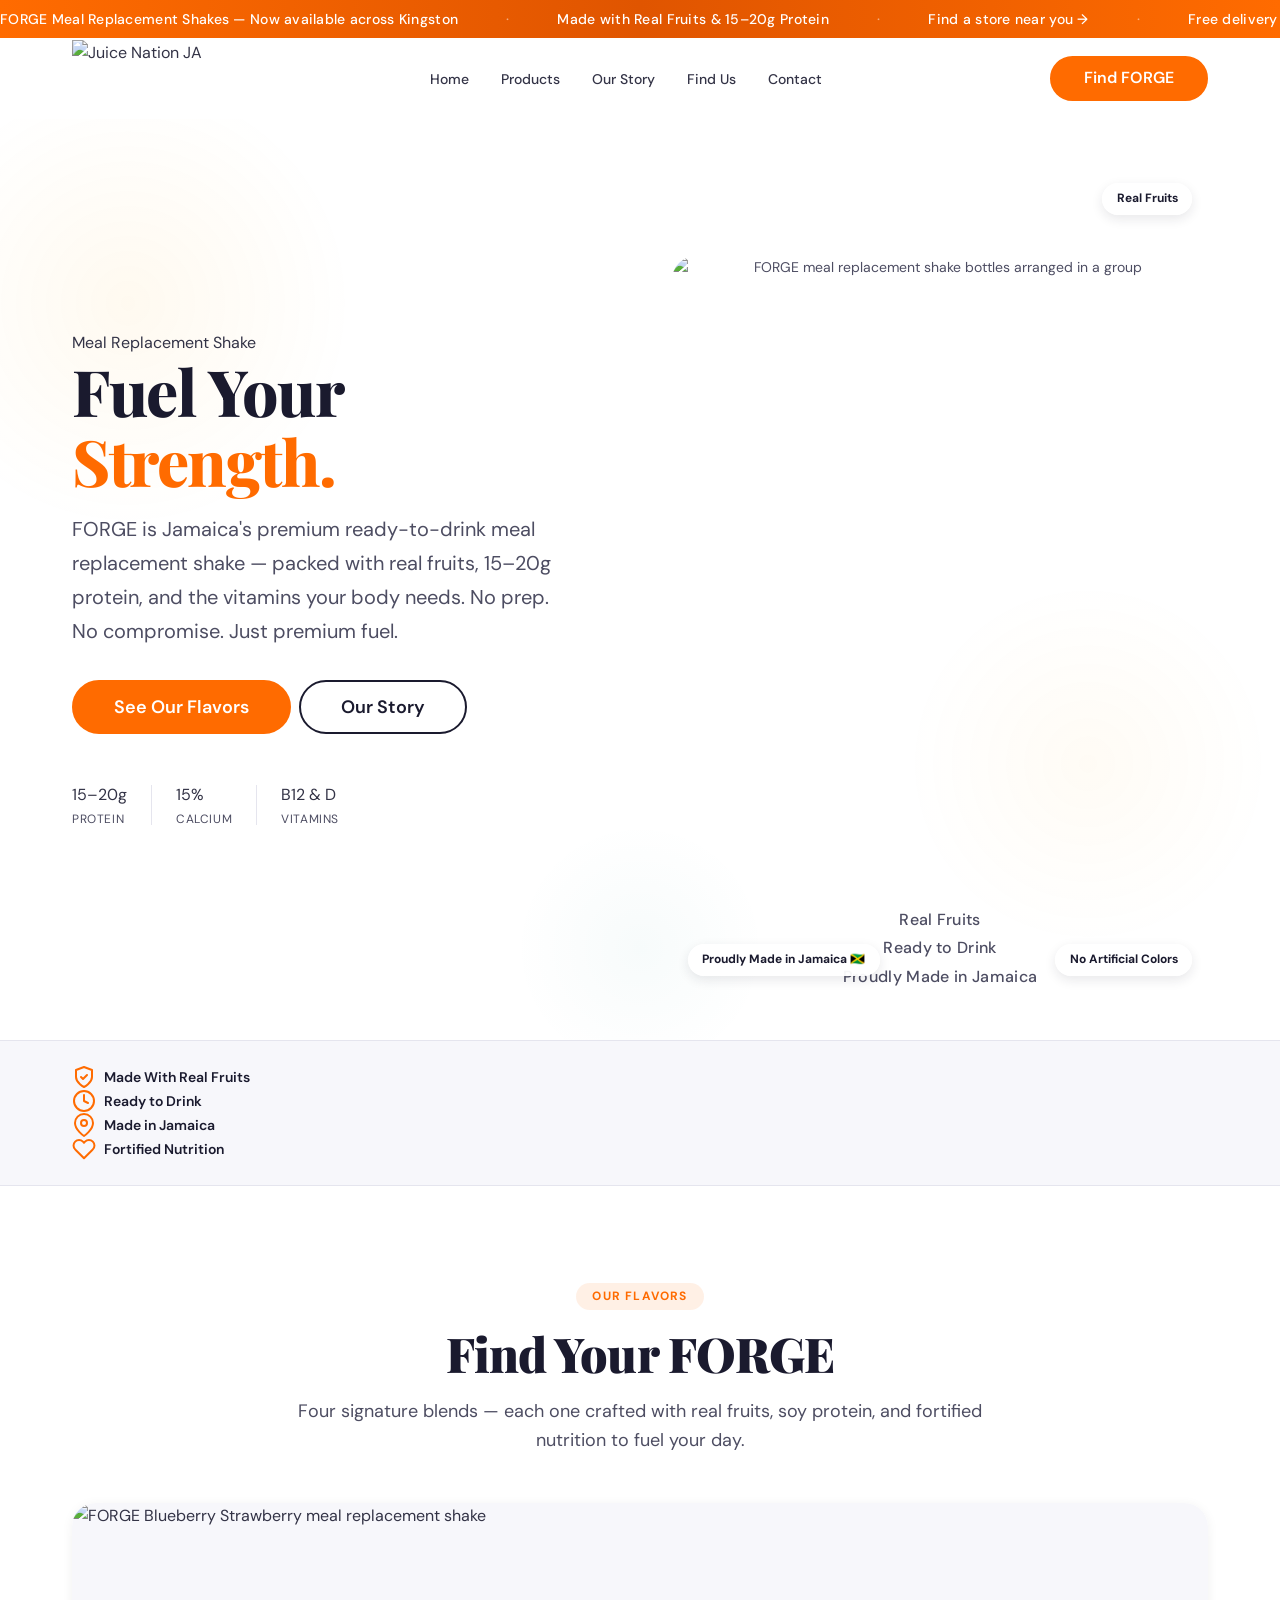
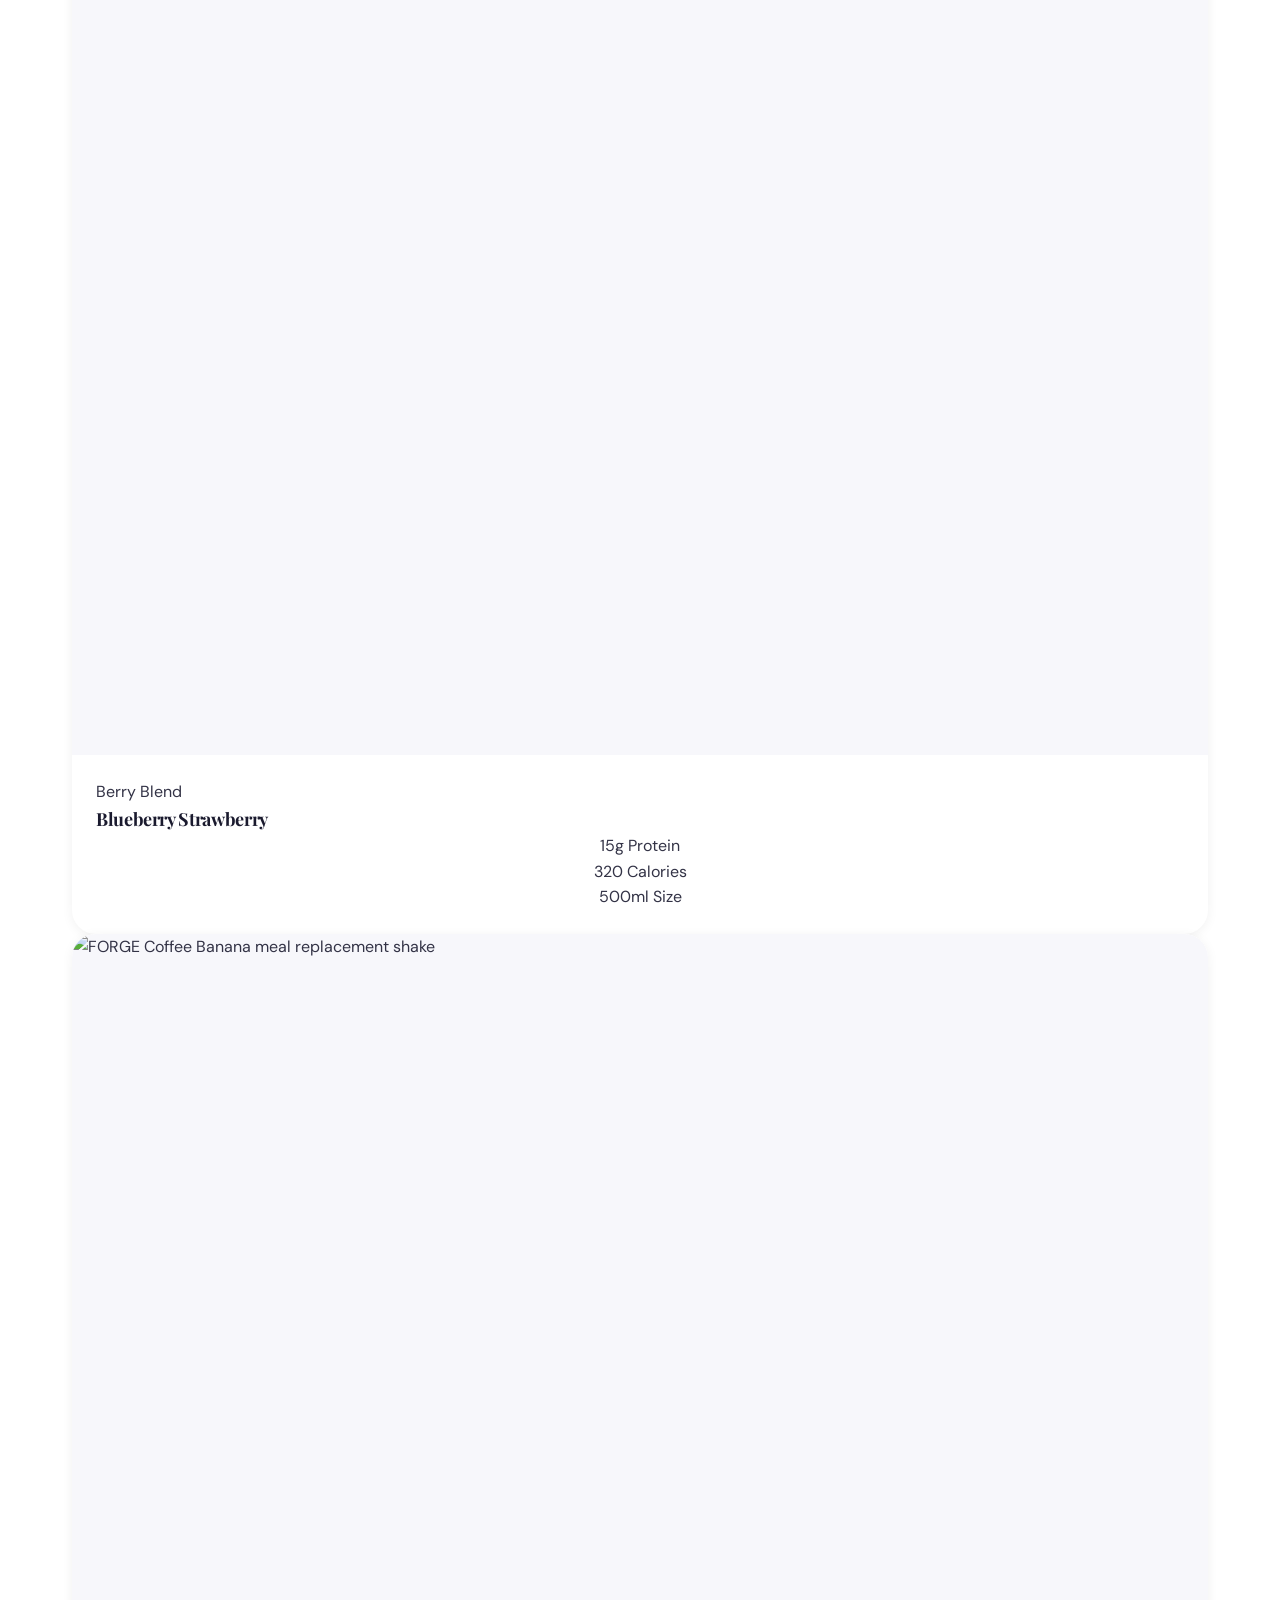
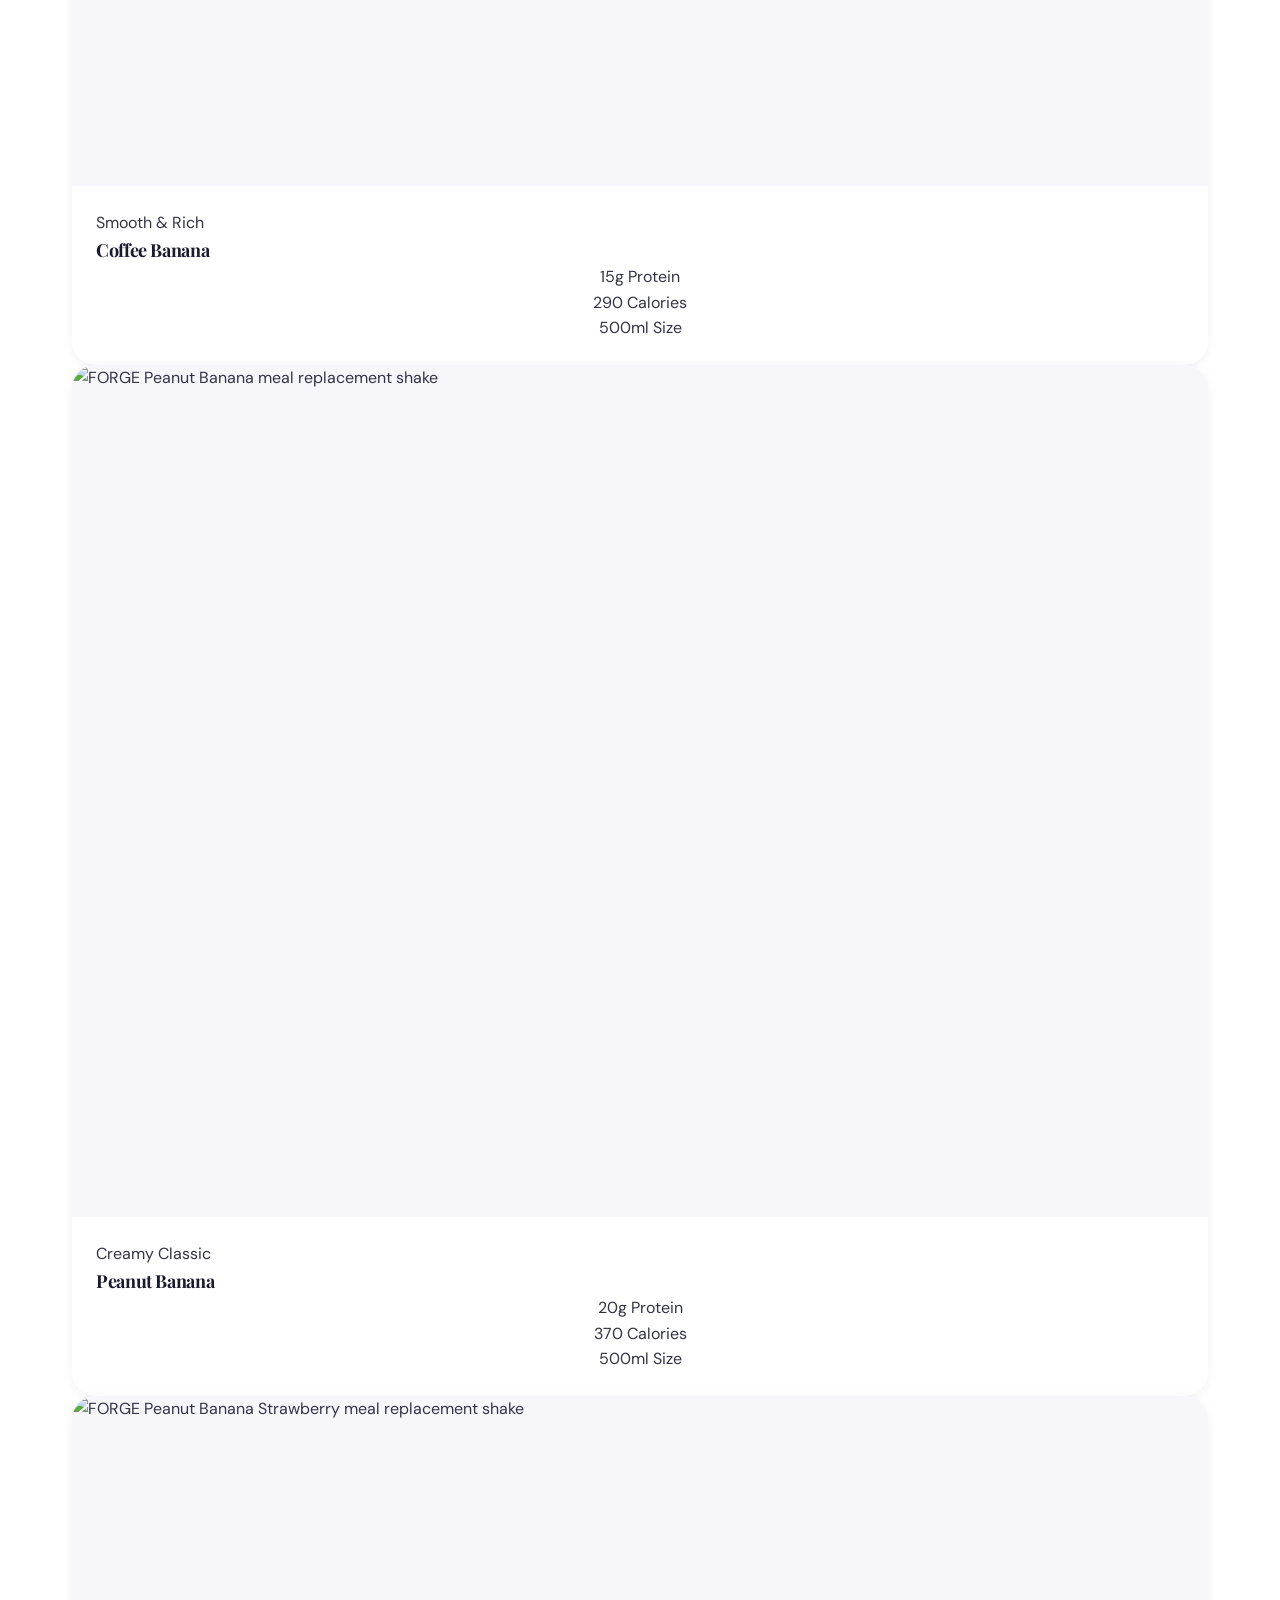
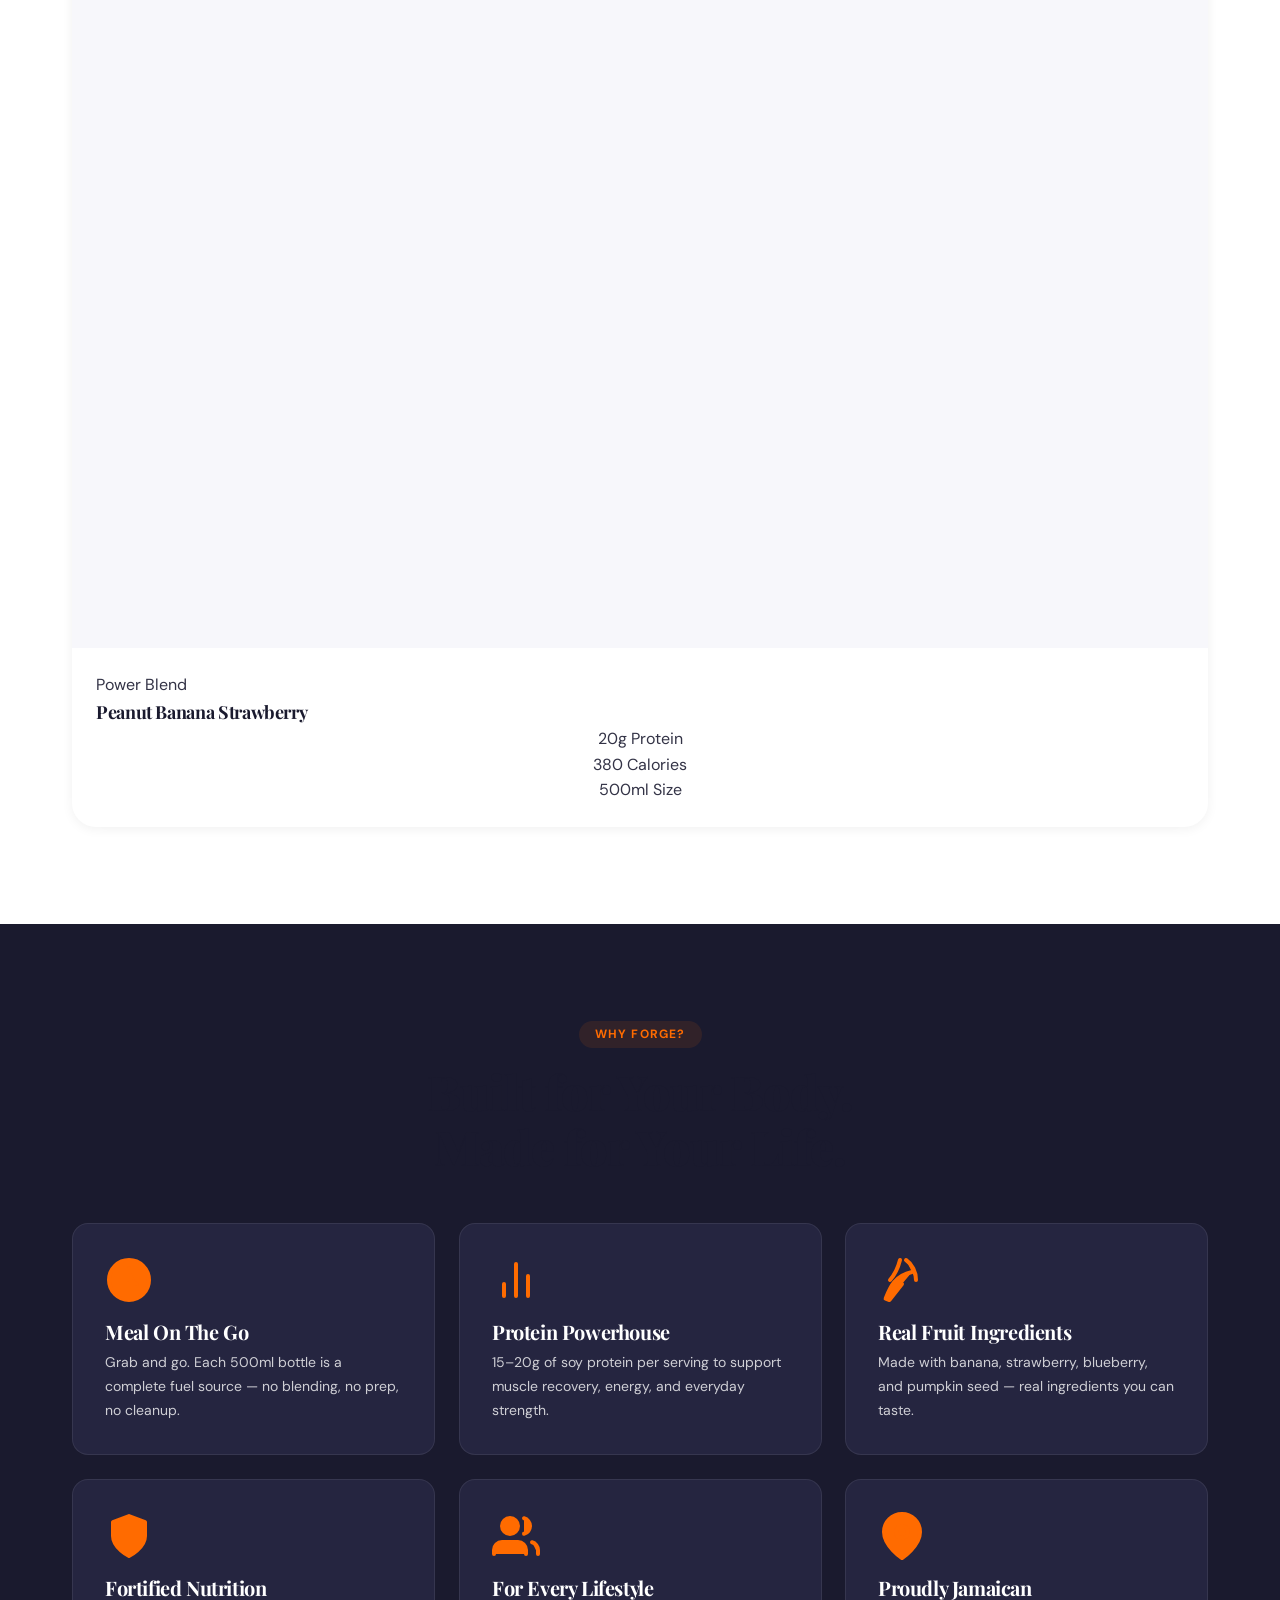
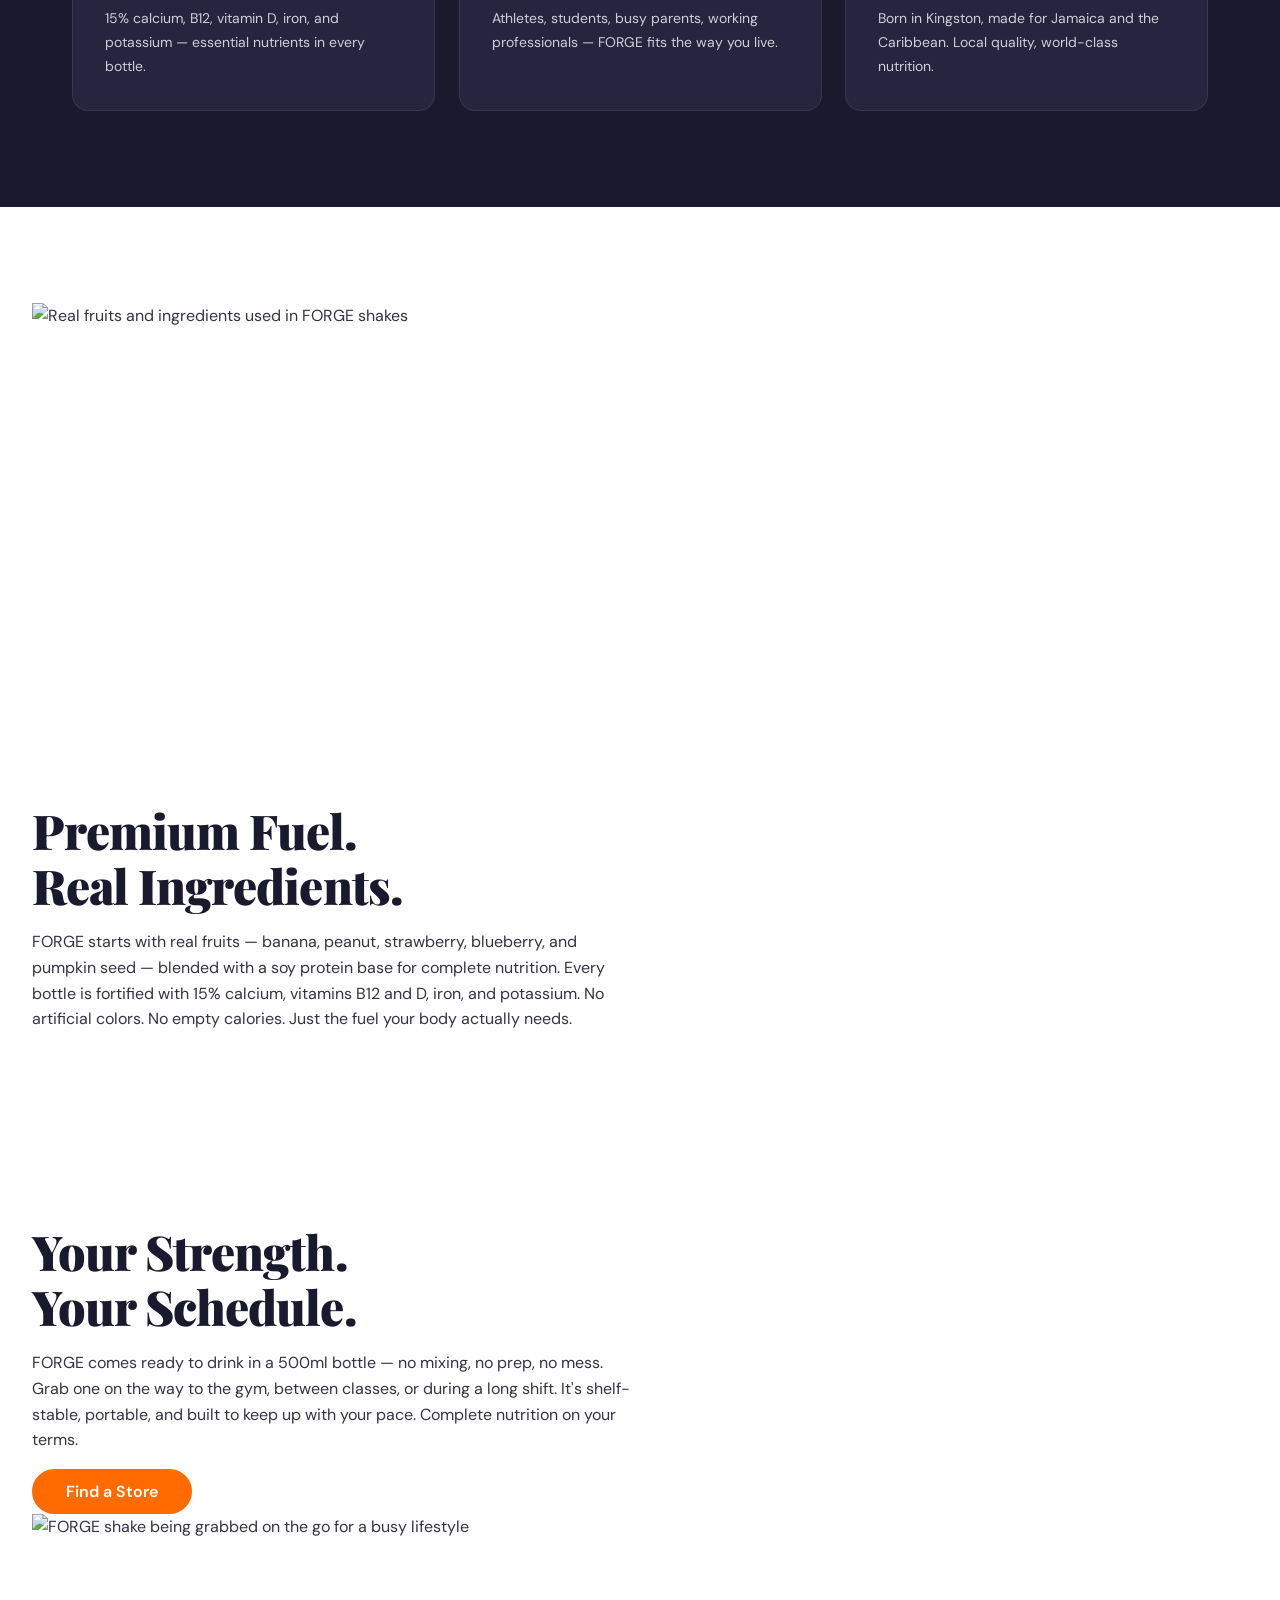
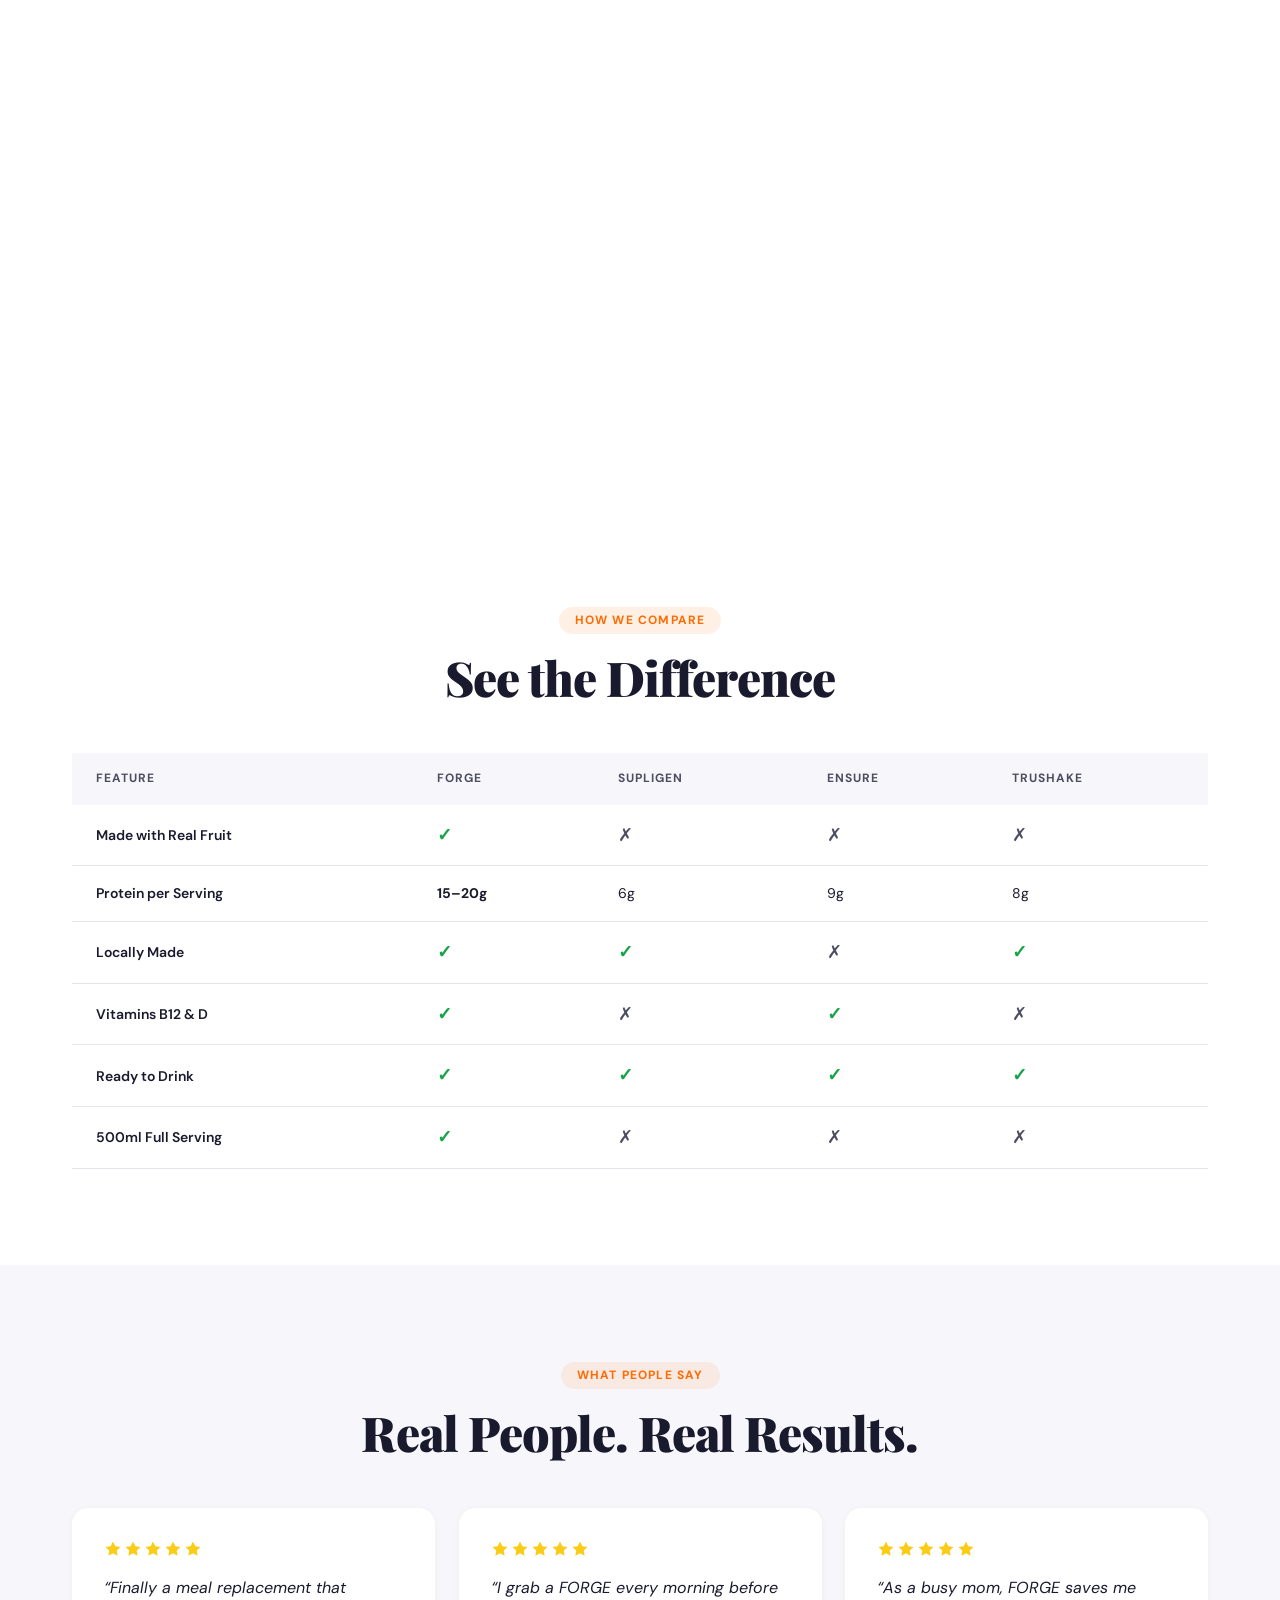
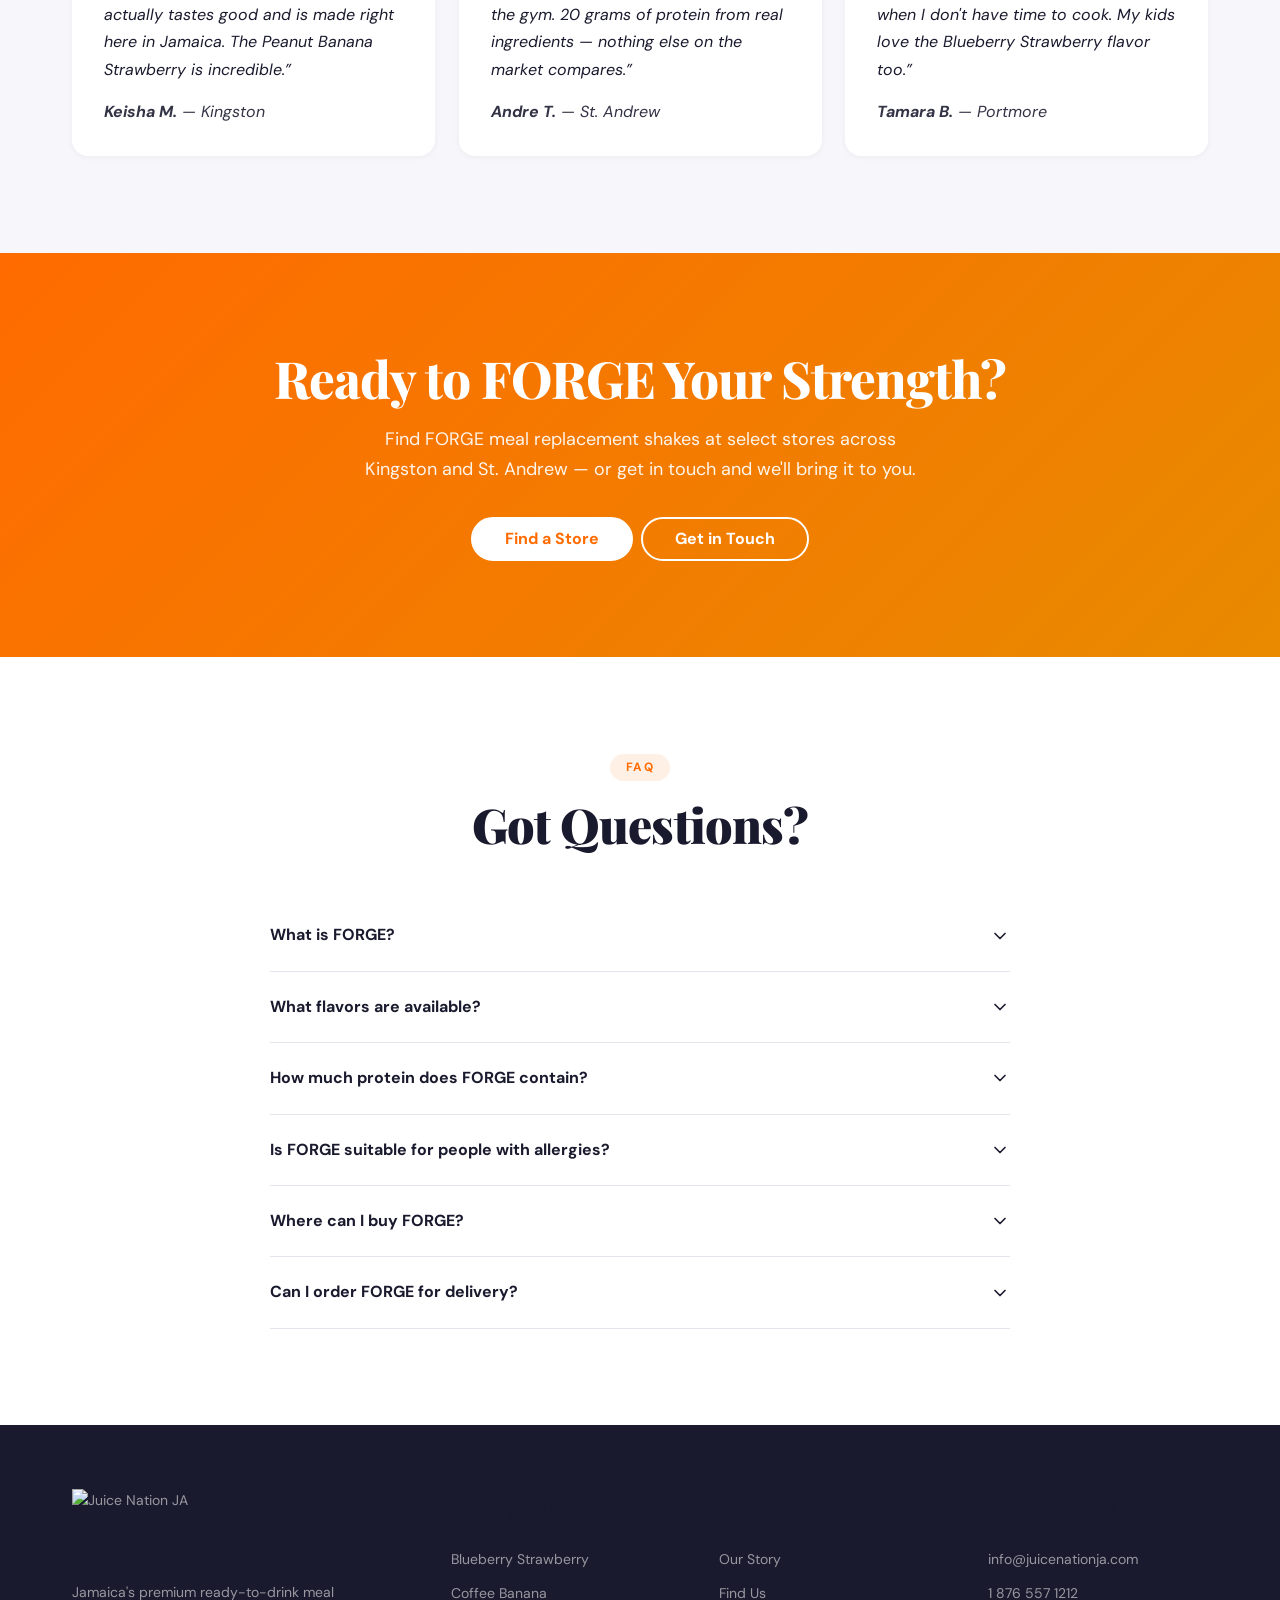
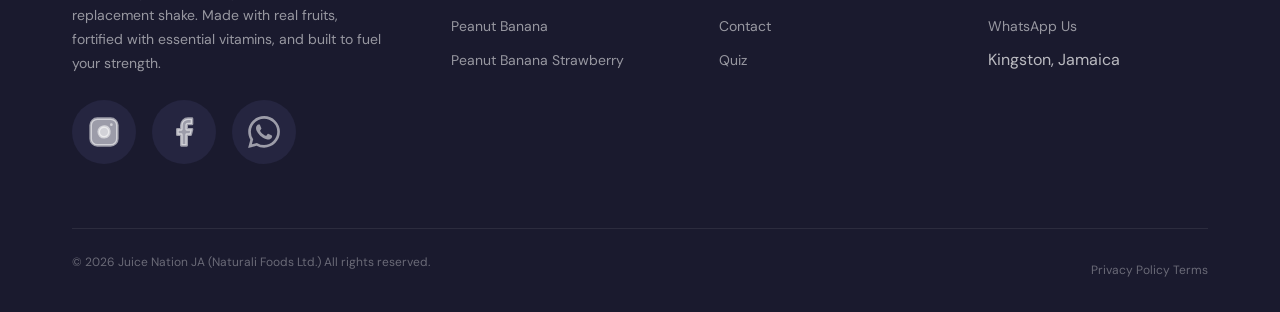
==== commit 8f939389: "Add hero tagline text below product image on homepage "Real Fruits / Ready to Drink / Proudly Made i" ====
--- a/index.html
+++ b/index.html
@@ -185,6 +185,7 @@
           <div class="floating-badge badge-jamaica" aria-hidden="true">Proudly Made in Jamaica &#x1F1EF;&#x1F1F2;</div>
           <div class="floating-badge badge-fruits" aria-hidden="true">Real Fruits</div>
           <div class="floating-badge badge-natural" aria-hidden="true">No Artificial Colors</div>
+          <p class="hero-image-tagline">Real Fruits<br>Ready to Drink<br>Proudly Made in Jamaica</p>
         </div>
       </div>
 
--- a/css/home.css
+++ b/css/home.css
@@ -174,6 +174,19 @@
 .badge-natural {
   bottom: 16px;
   right: 16px;
+}
+
+/* Hero Image Tagline */
+.hero-image-tagline {
+  text-align: center;
+  font-family: 'DM Sans', sans-serif;
+  font-size: var(--text-base);
+  font-weight: var(--weight-medium);
+  color: var(--color-muted);
+  line-height: 1.8;
+  letter-spacing: 0.02em;
+  margin-top: var(--space-lg);
+  padding: 0;
 }
 
 /* Scroll Indicator */
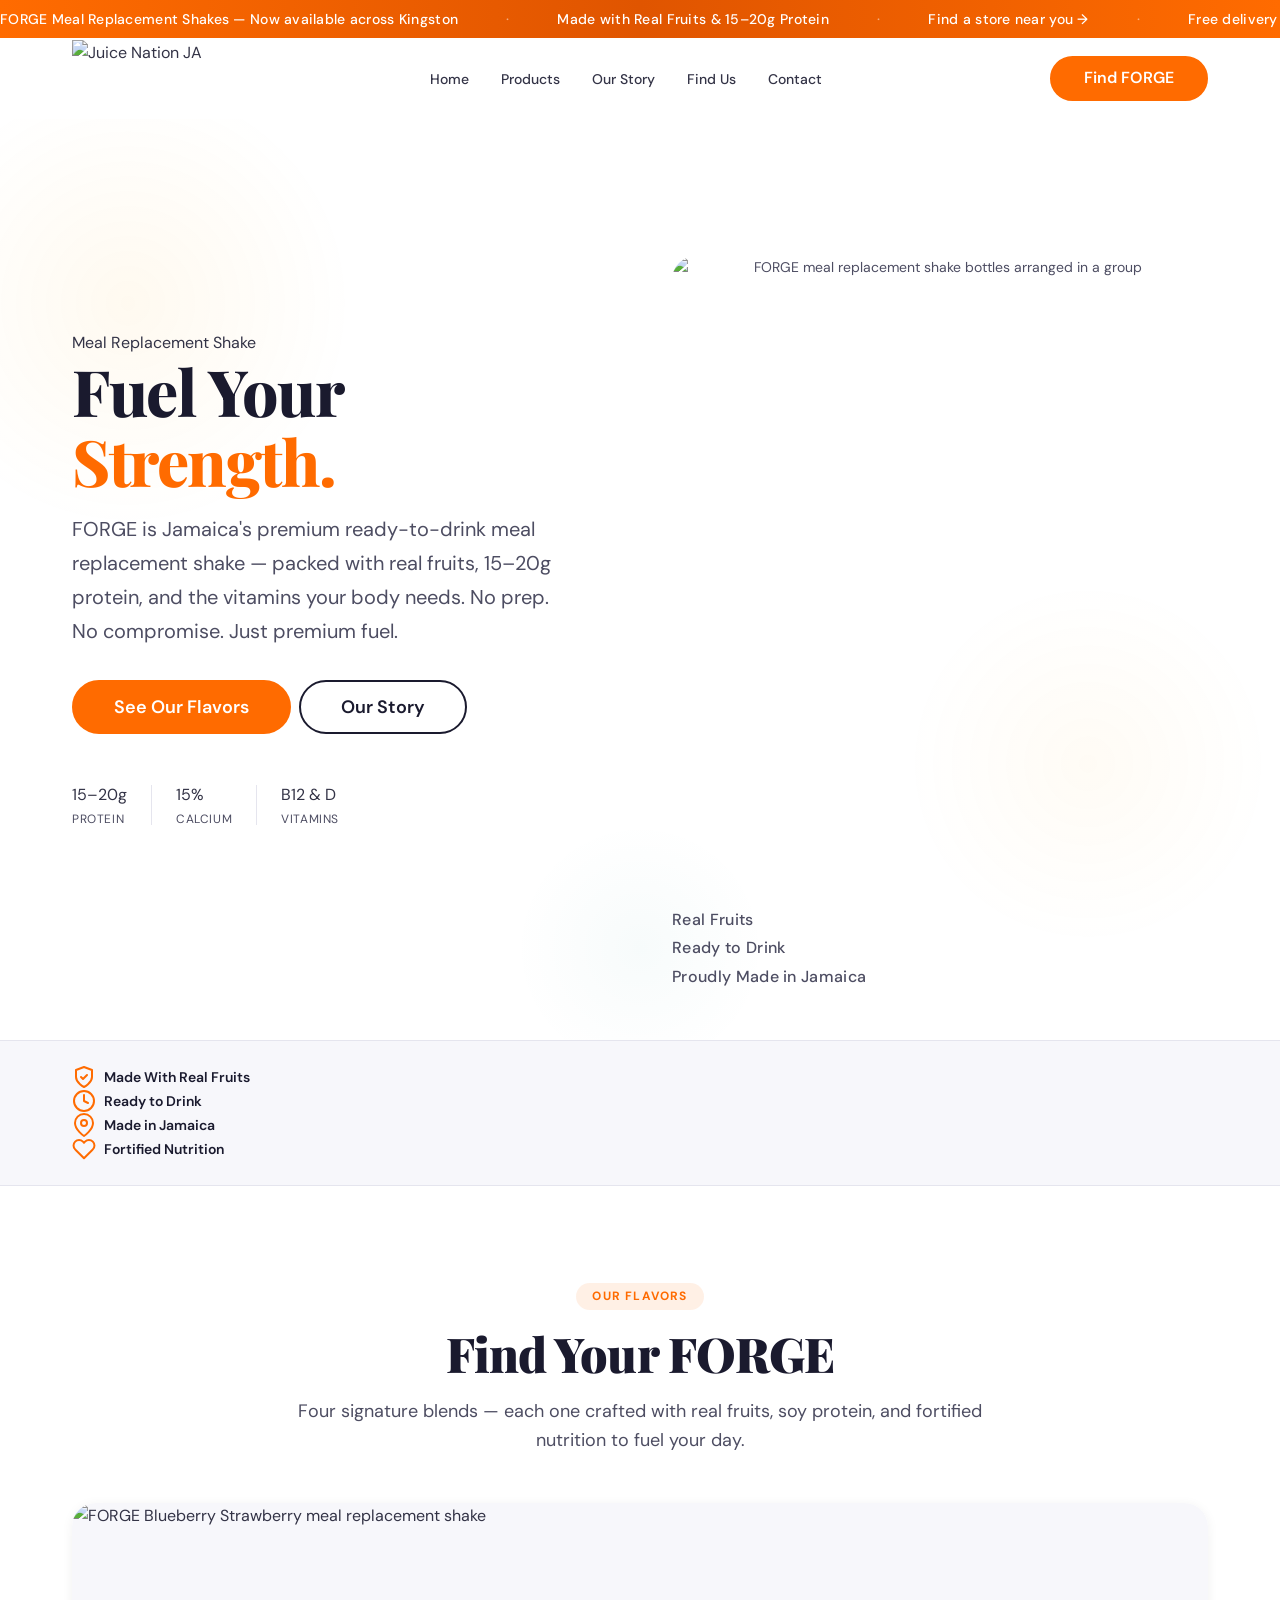
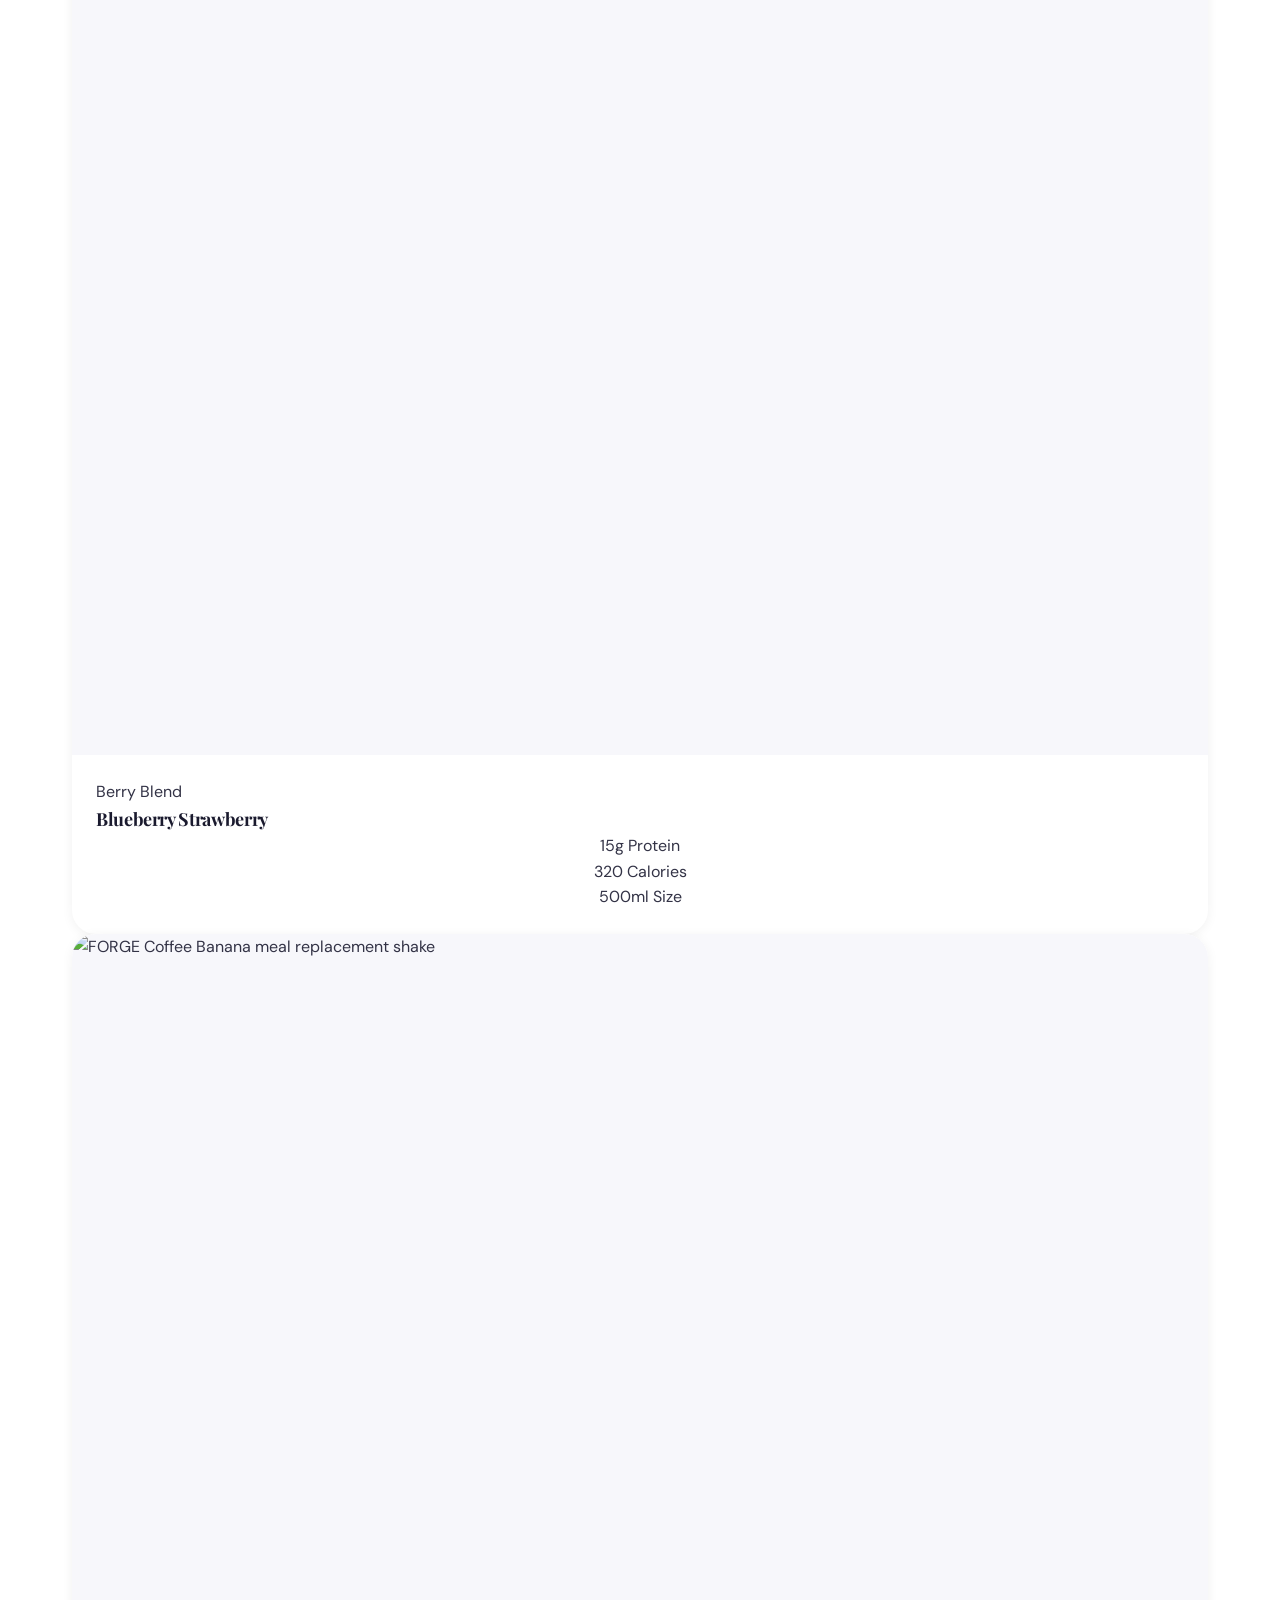
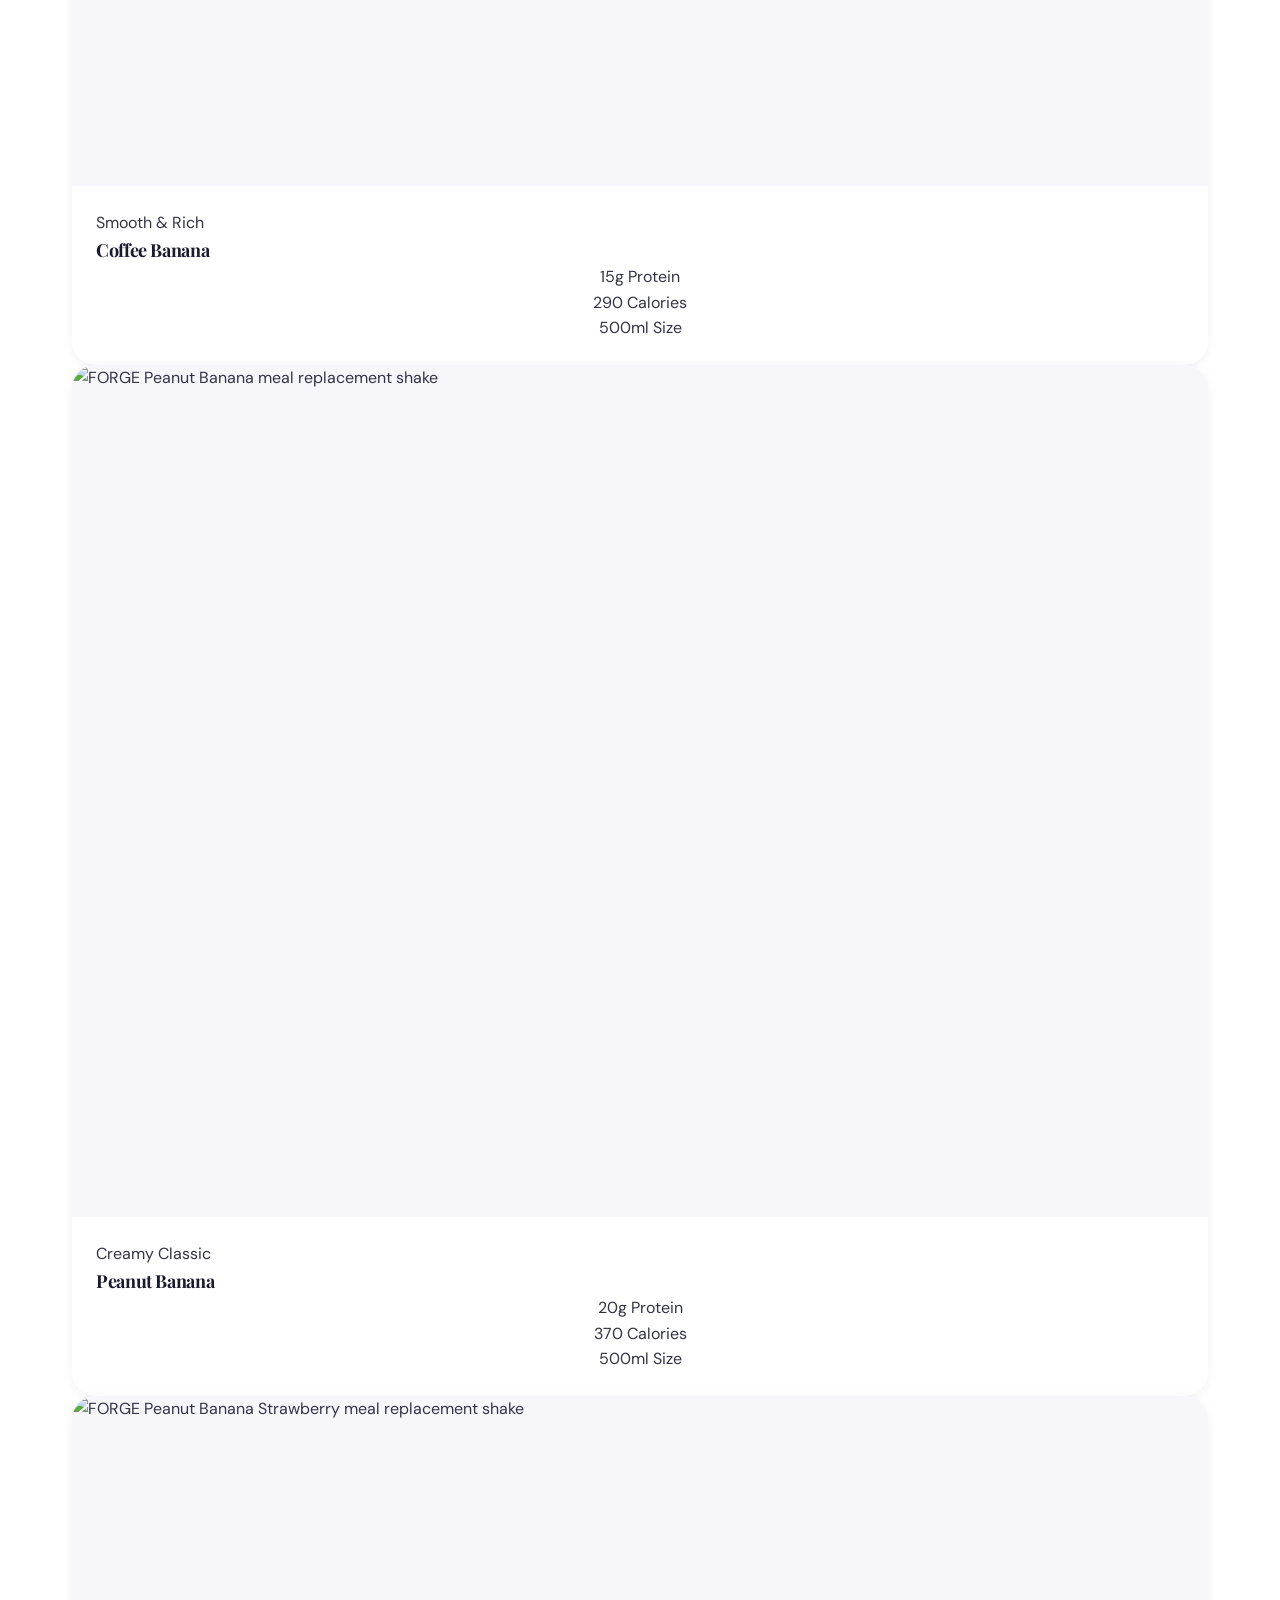
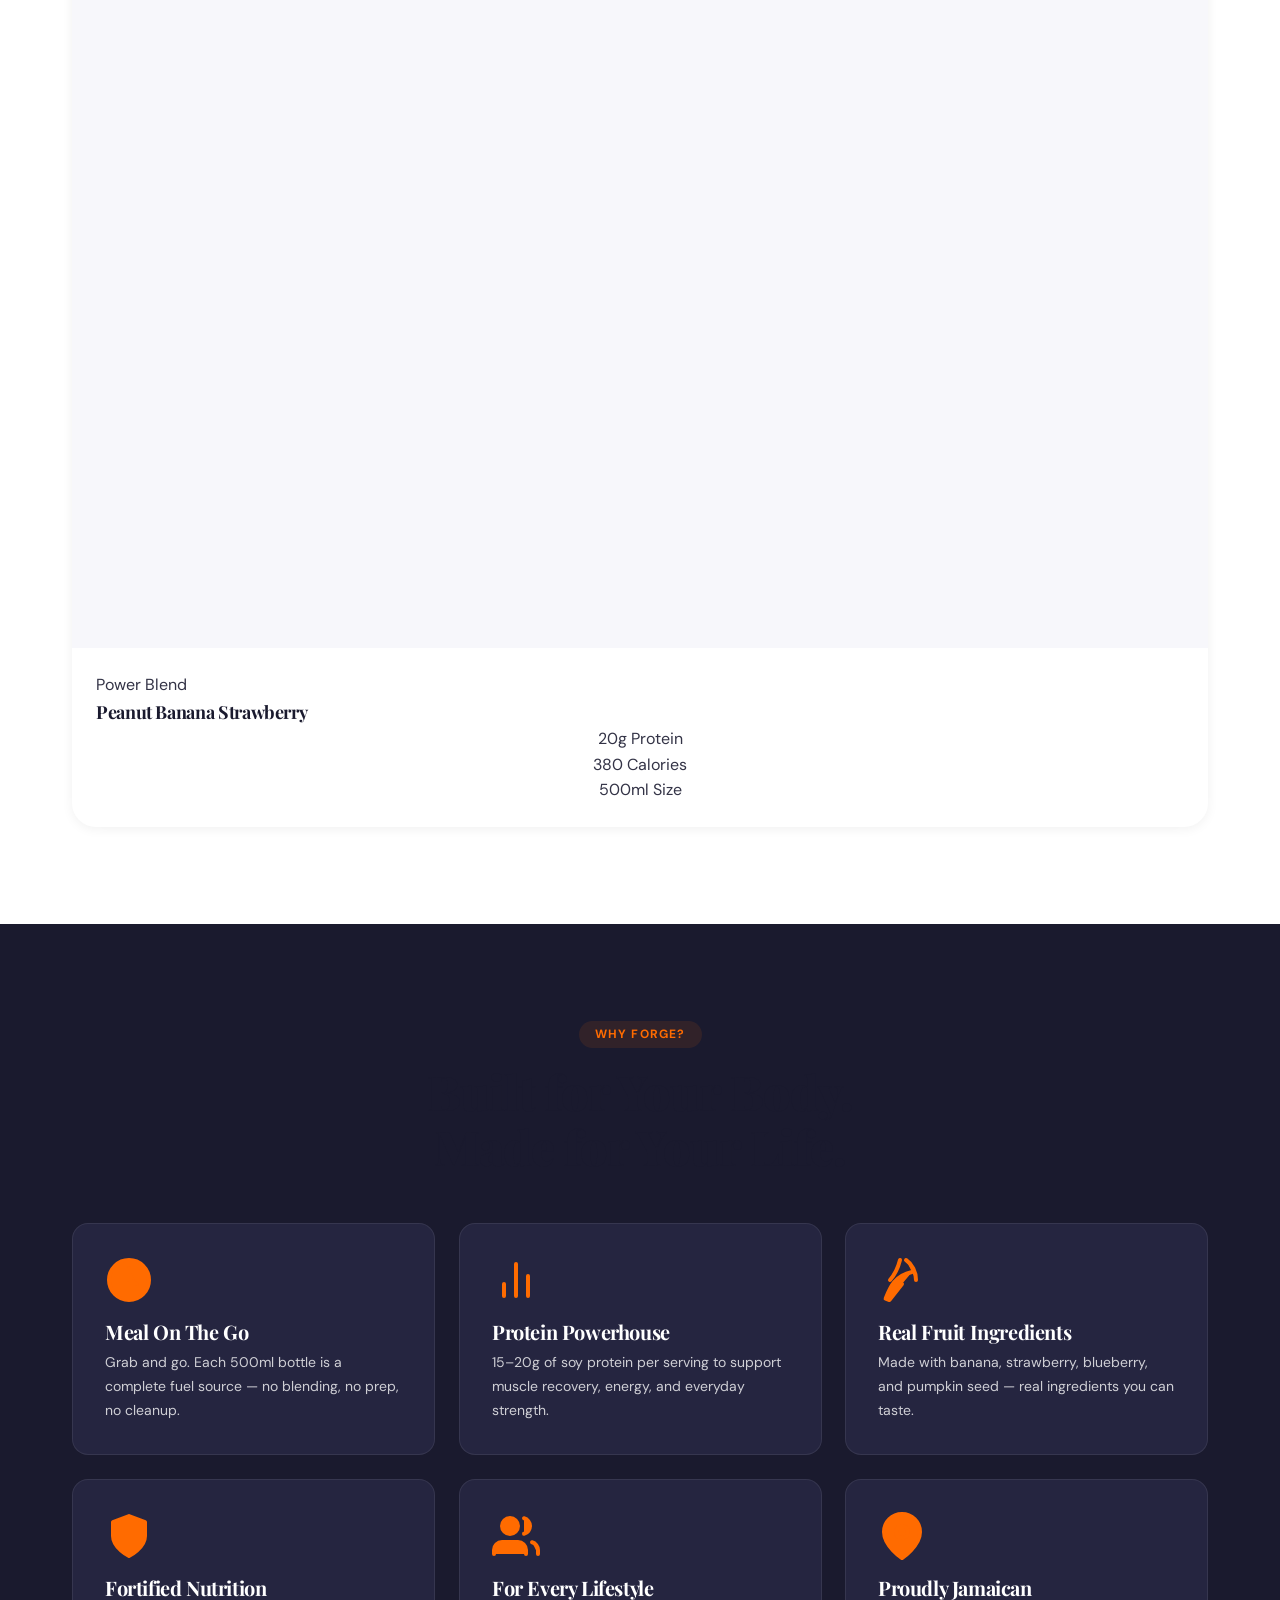
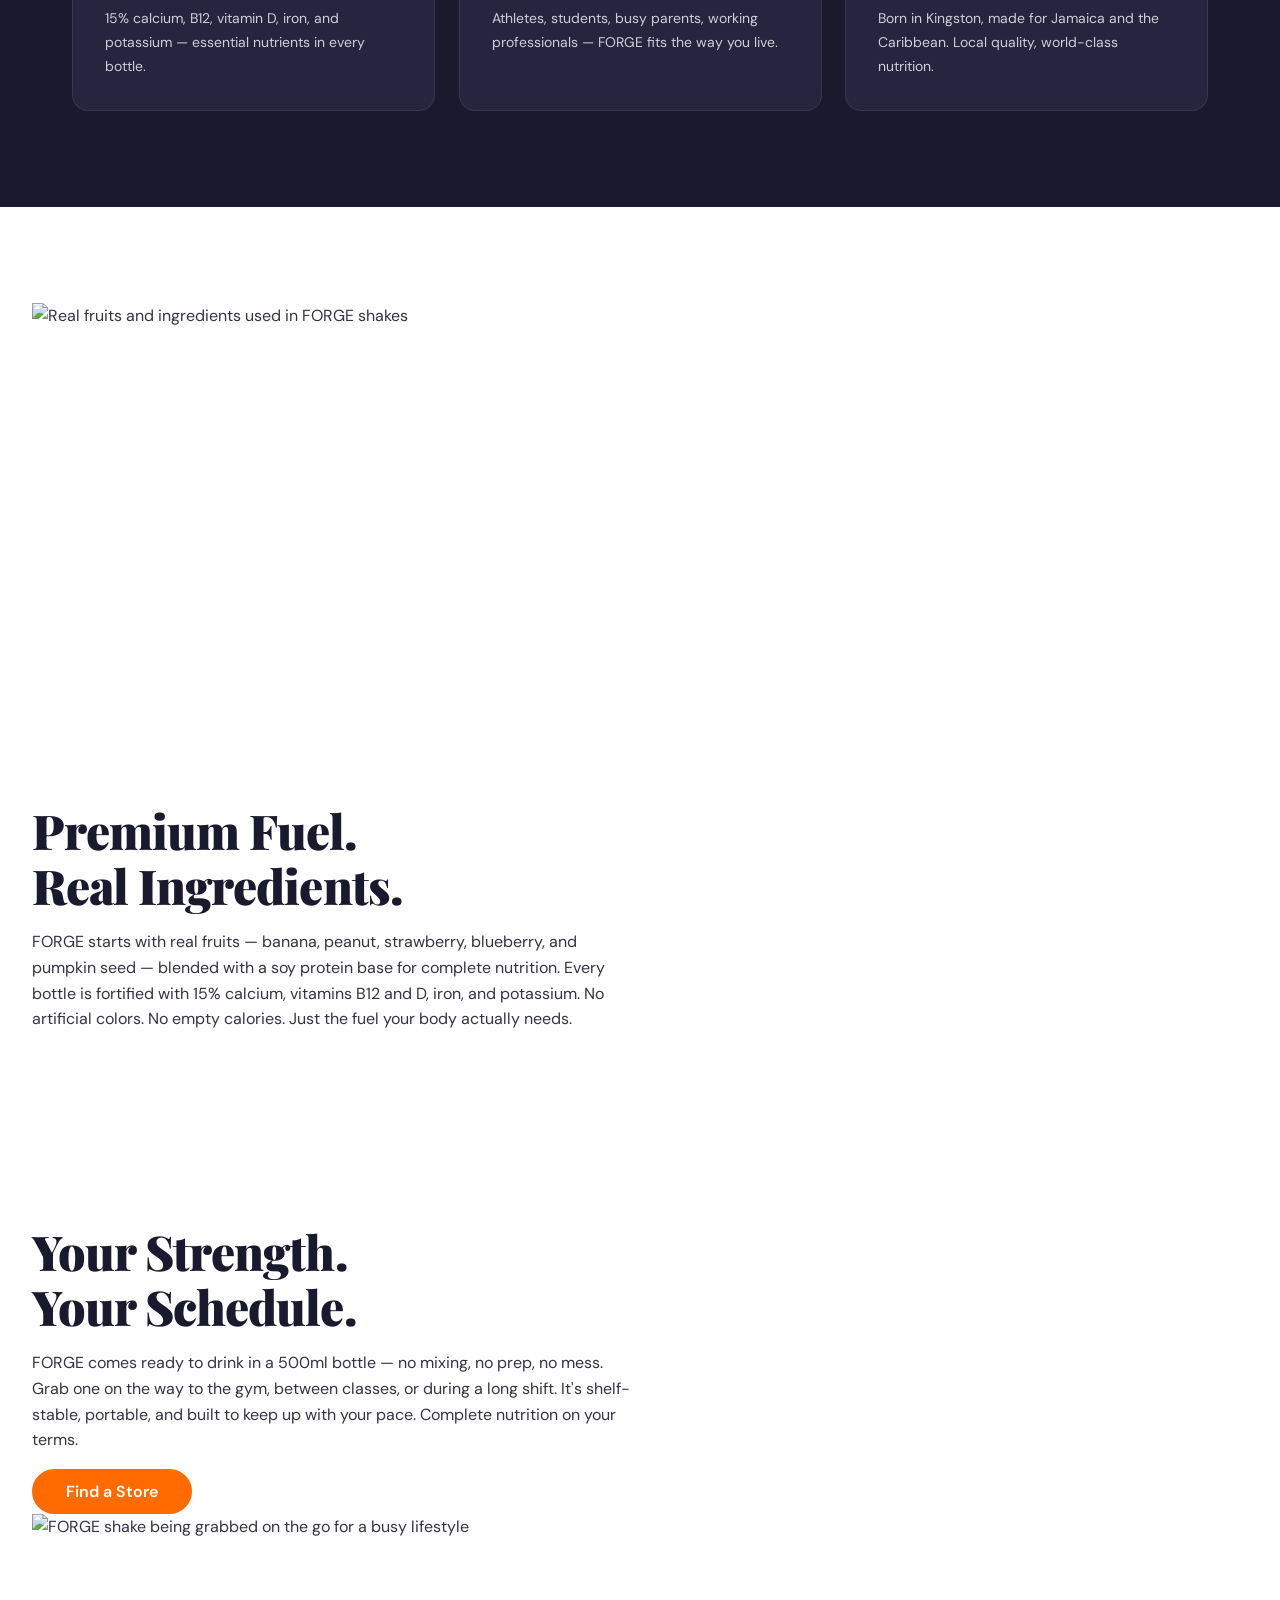
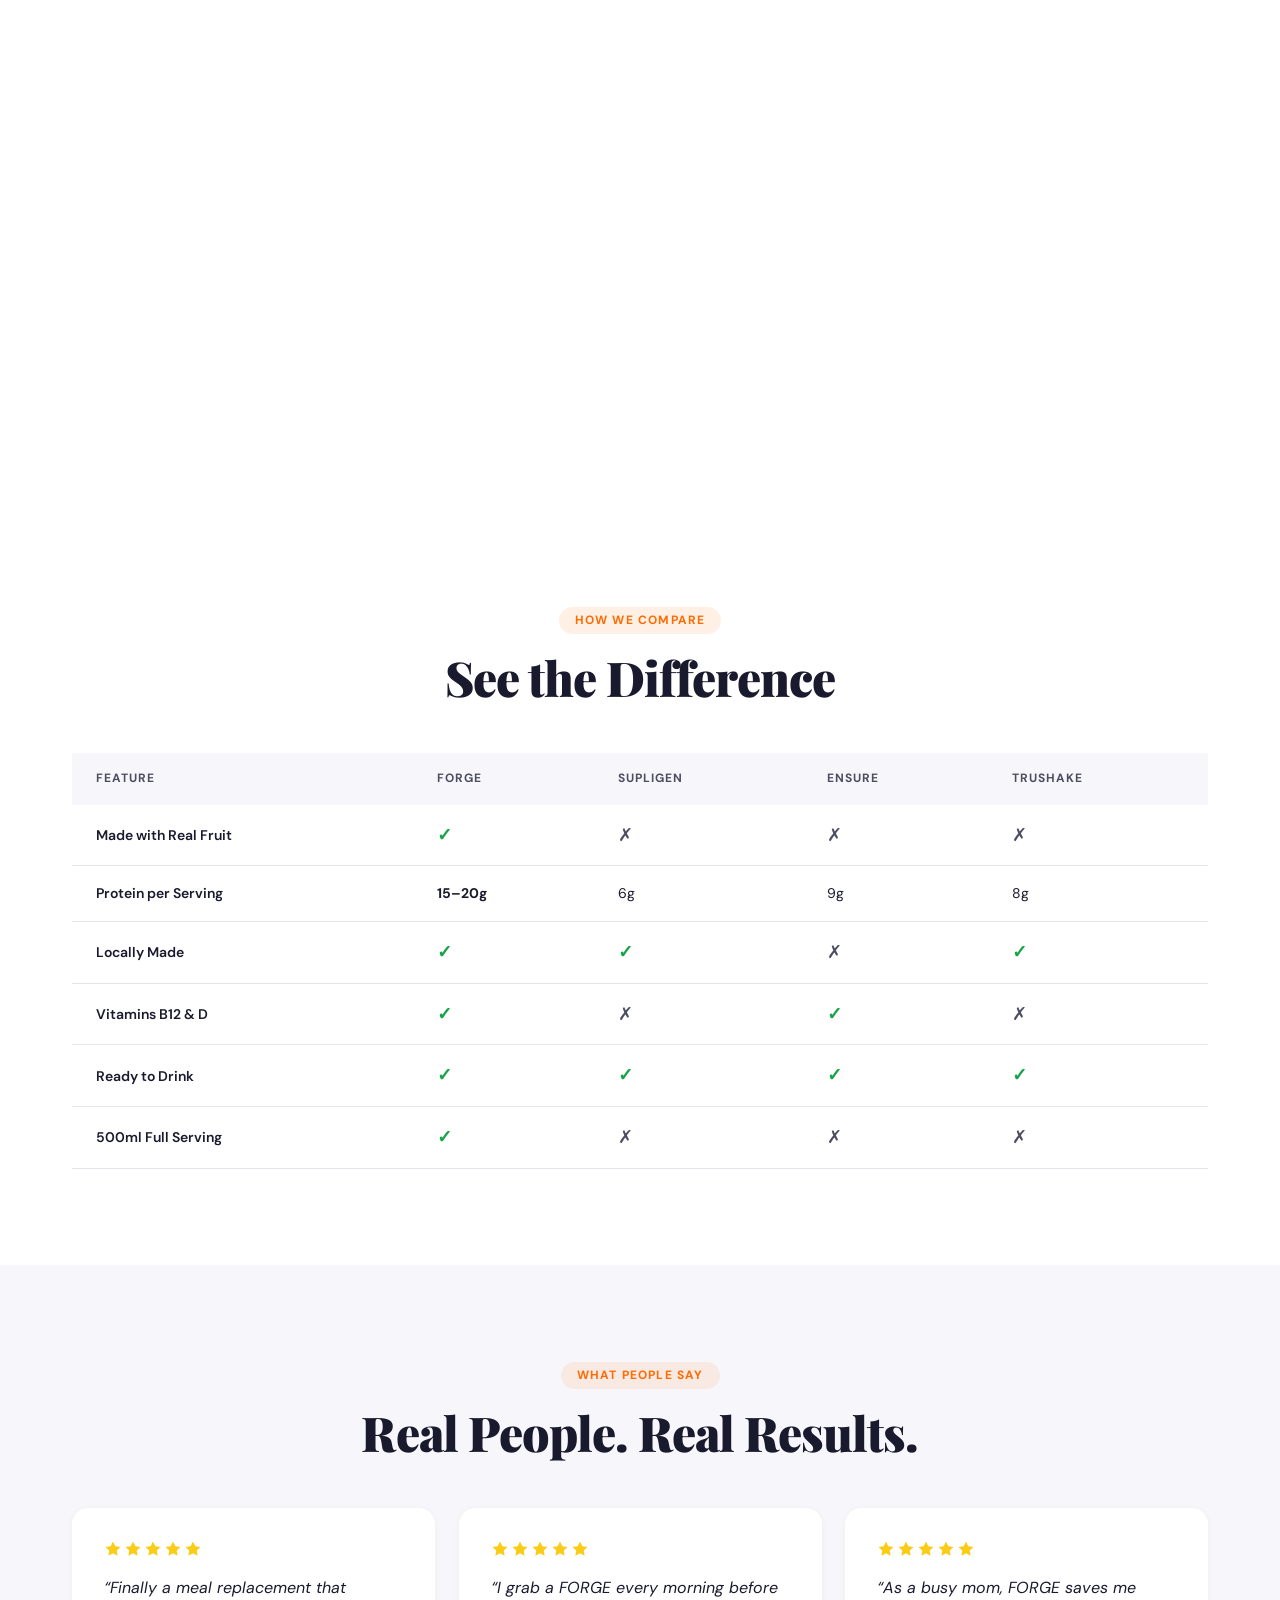
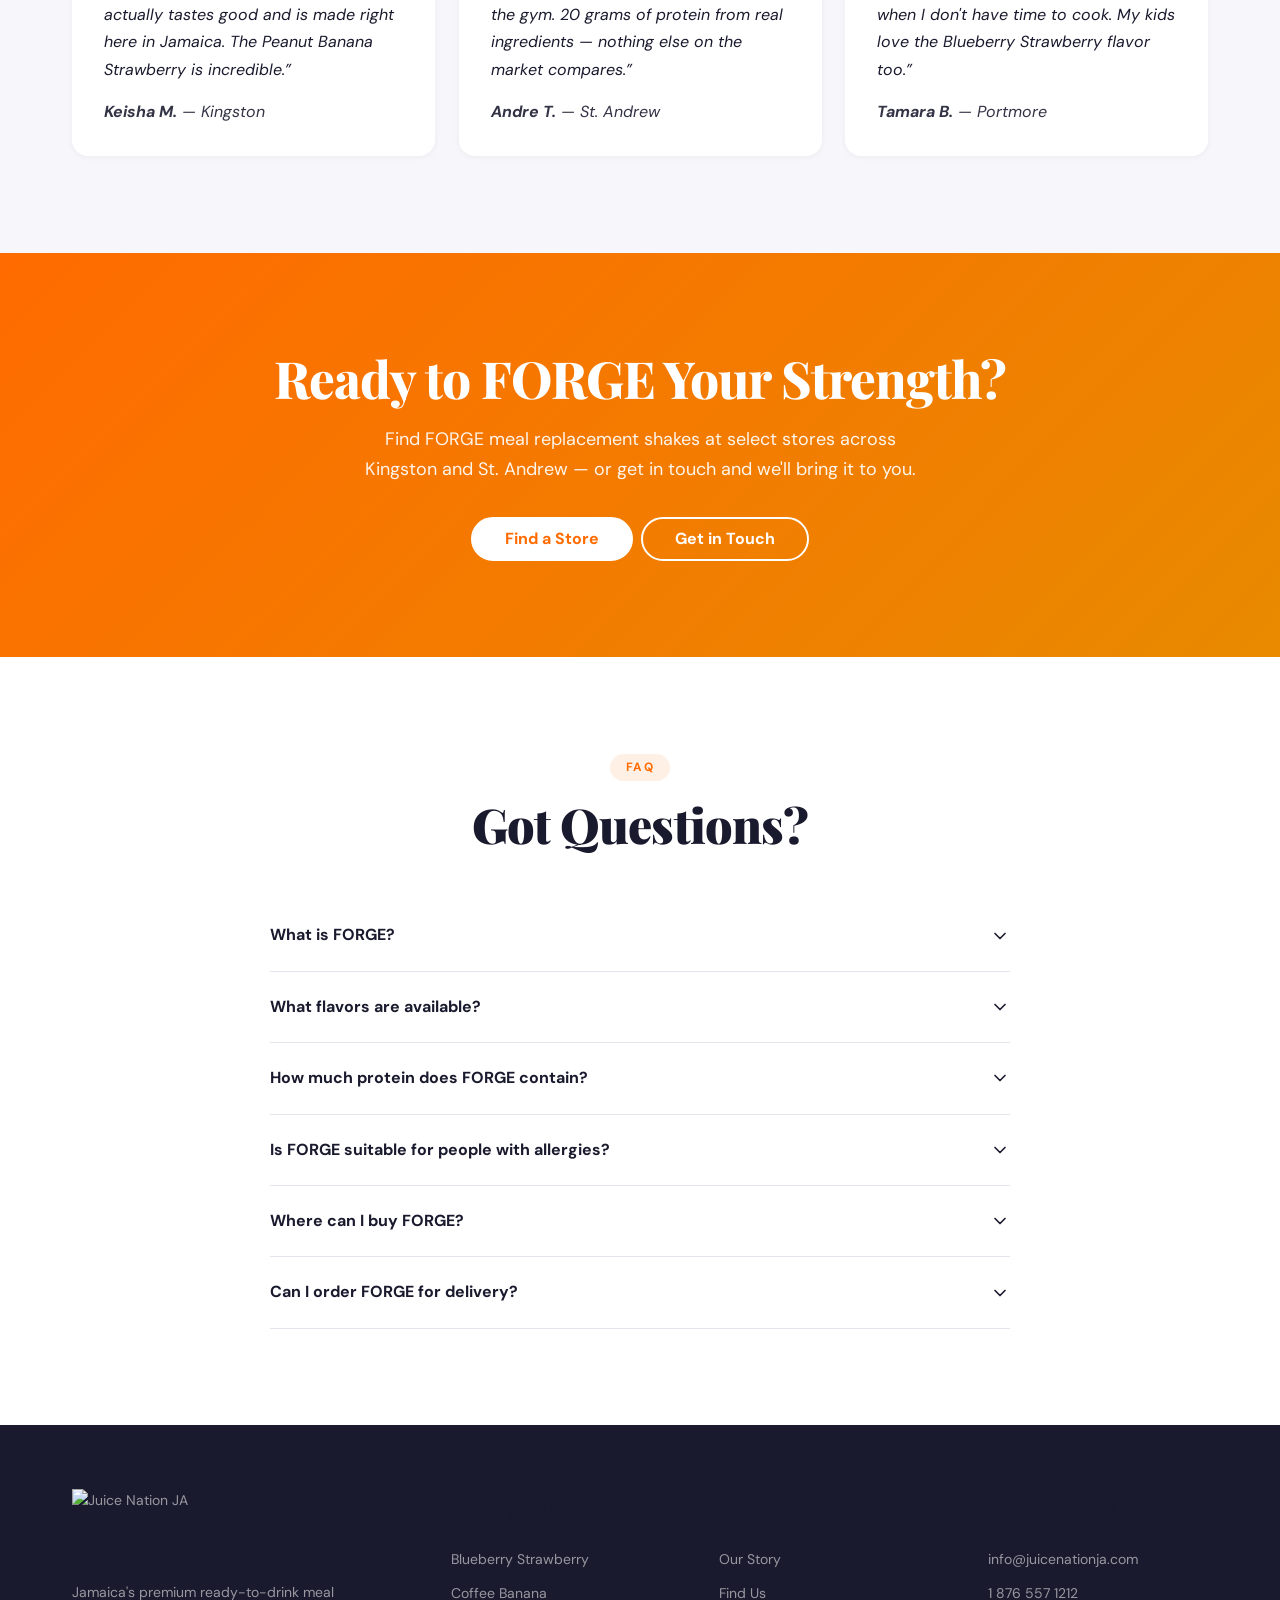
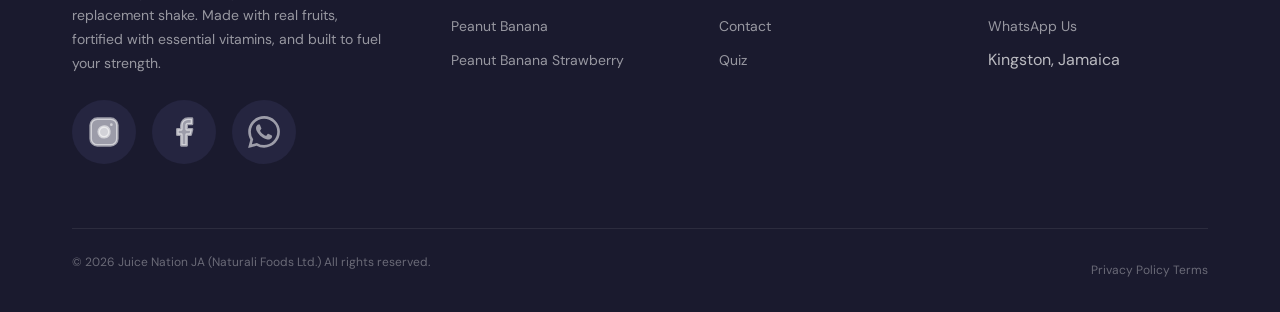
==== commit 17831487: "Remove floating badges, left-align hero tagline for mobile - Remove "Real Fruits", "Proudly Made in " ====
--- a/index.html
+++ b/index.html
@@ -182,9 +182,6 @@
           <div class="hero-image-placeholder" role="img" aria-label="FORGE meal replacement shake product photo">
             <img src="/images/forge-blueberry-strawberry.png" alt="FORGE meal replacement shake bottles arranged in a group" width="600" height="600" loading="eager">
           </div>
-          <div class="floating-badge badge-jamaica" aria-hidden="true">Proudly Made in Jamaica &#x1F1EF;&#x1F1F2;</div>
-          <div class="floating-badge badge-fruits" aria-hidden="true">Real Fruits</div>
-          <div class="floating-badge badge-natural" aria-hidden="true">No Artificial Colors</div>
           <p class="hero-image-tagline">Real Fruits<br>Ready to Drink<br>Proudly Made in Jamaica</p>
         </div>
       </div>
--- a/css/home.css
+++ b/css/home.css
@@ -178,7 +178,7 @@
 
 /* Hero Image Tagline */
 .hero-image-tagline {
-  text-align: center;
+  text-align: left;
   font-family: 'DM Sans', sans-serif;
   font-size: var(--text-base);
   font-weight: var(--weight-medium);
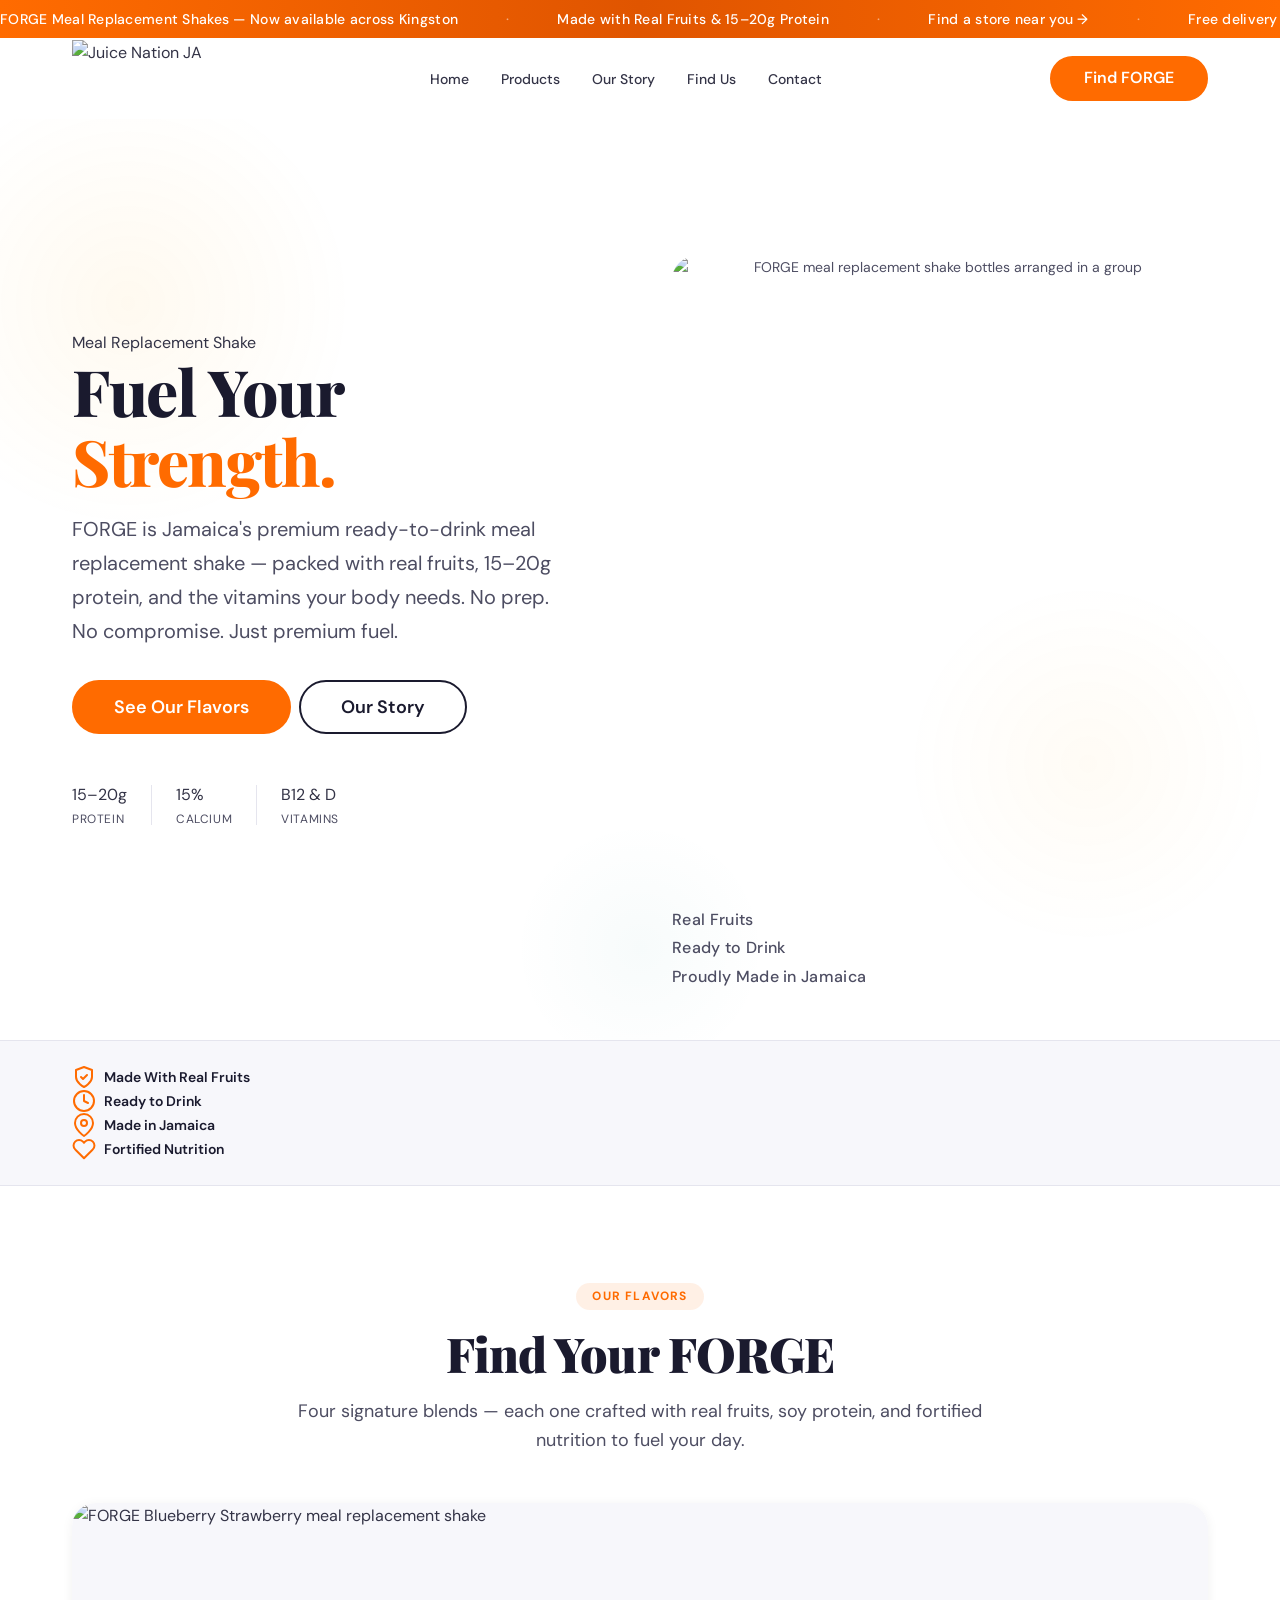
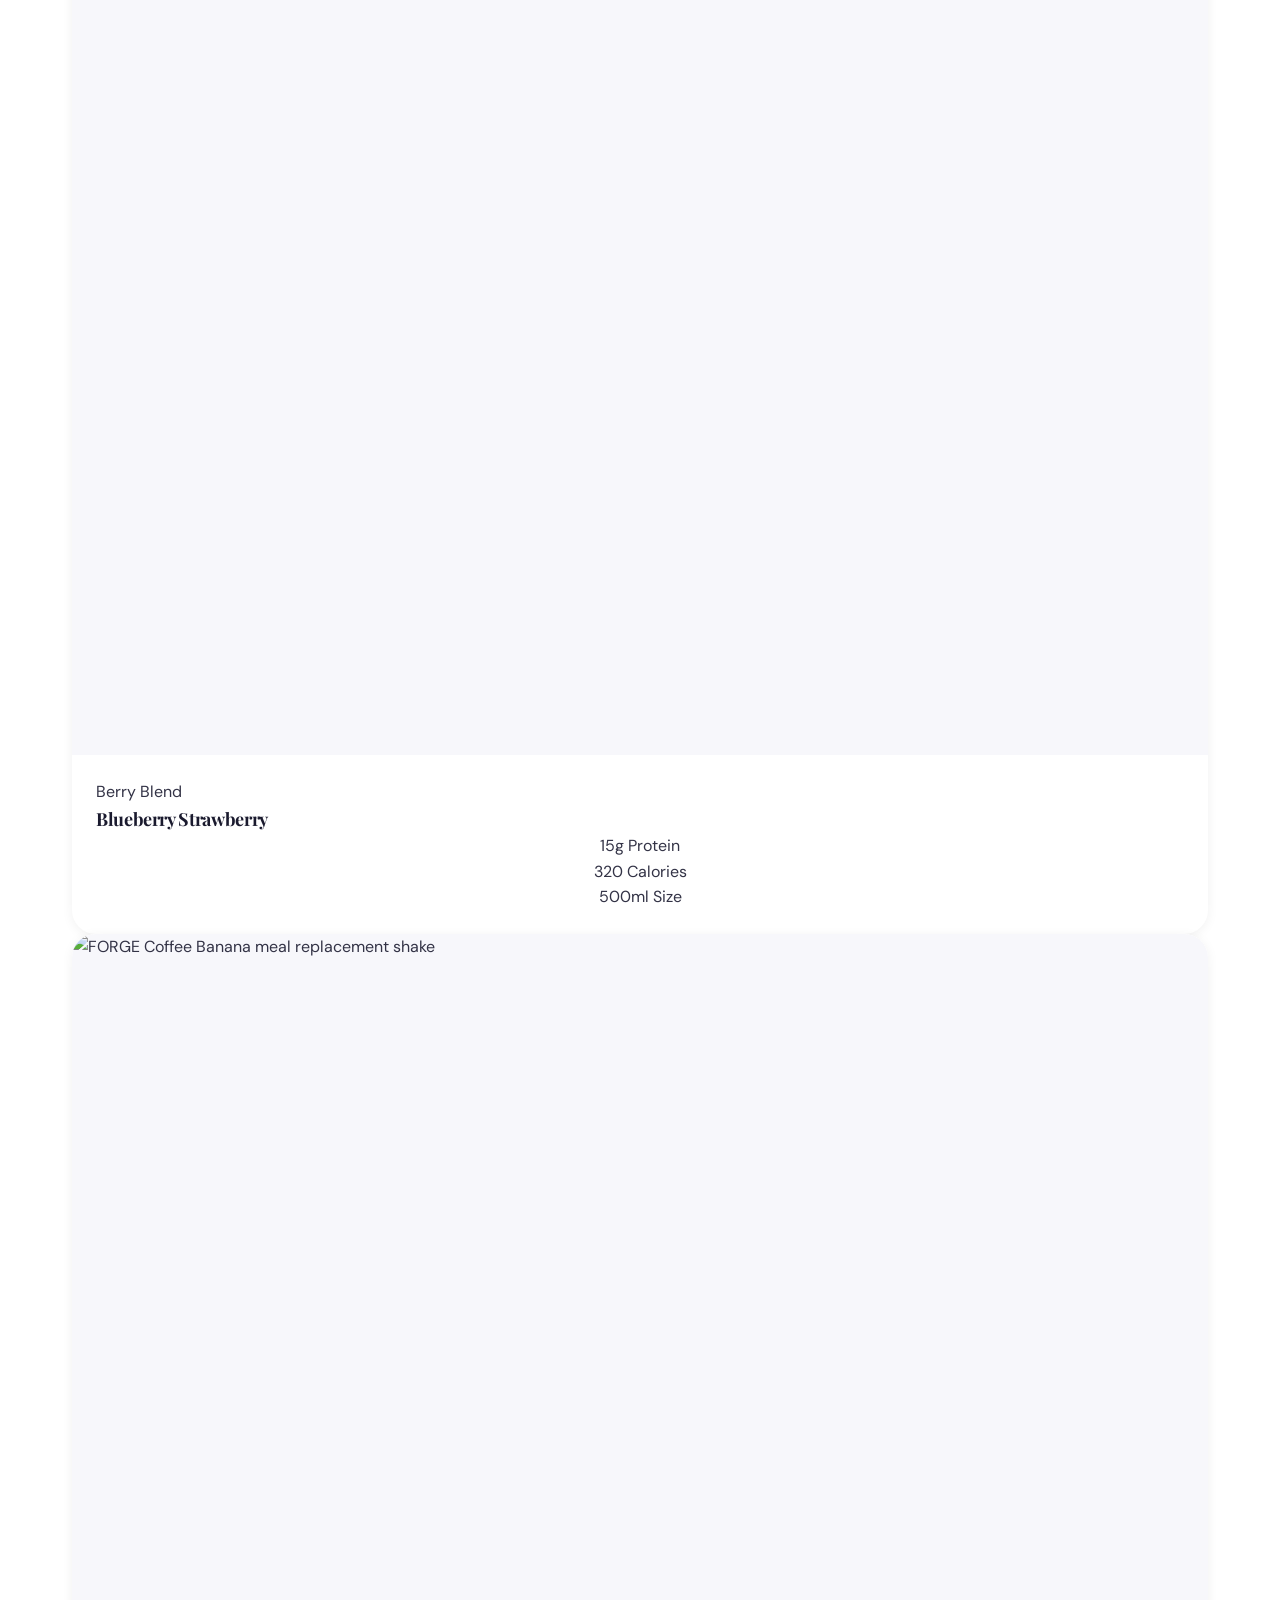
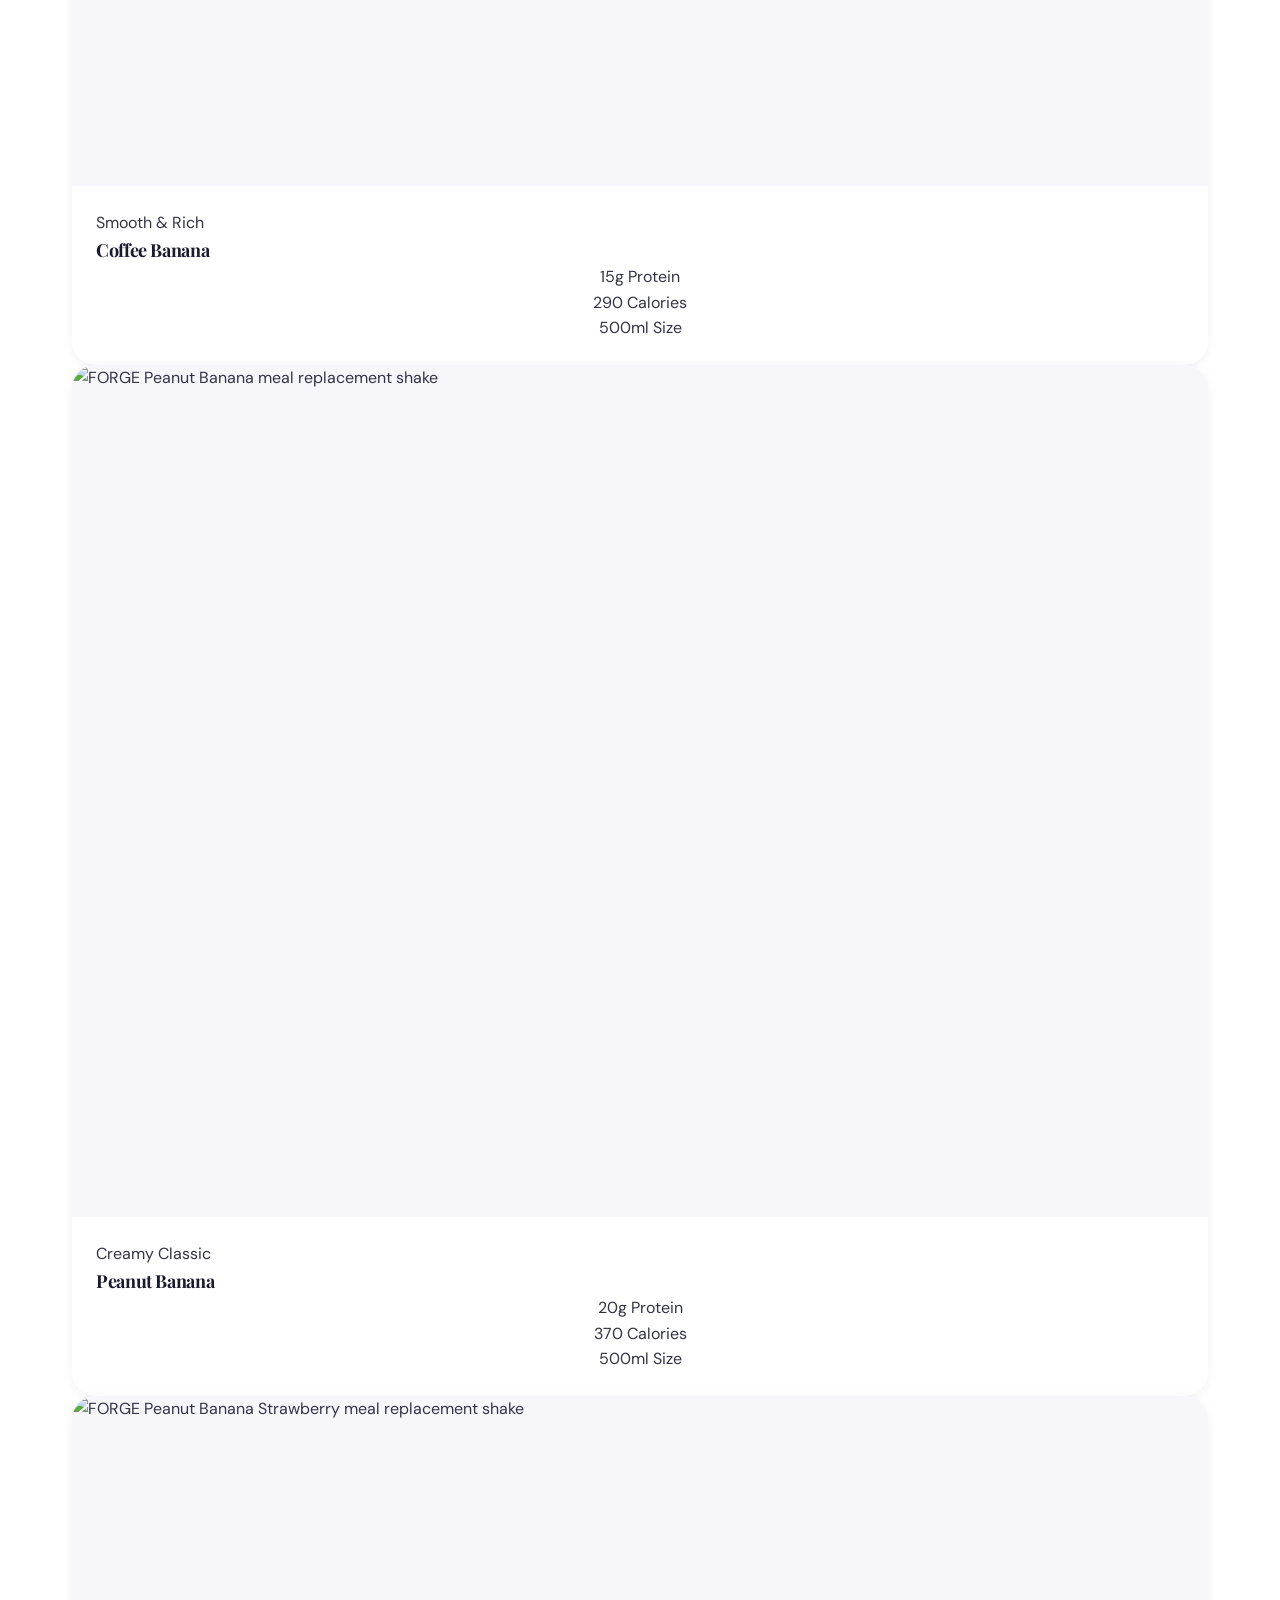
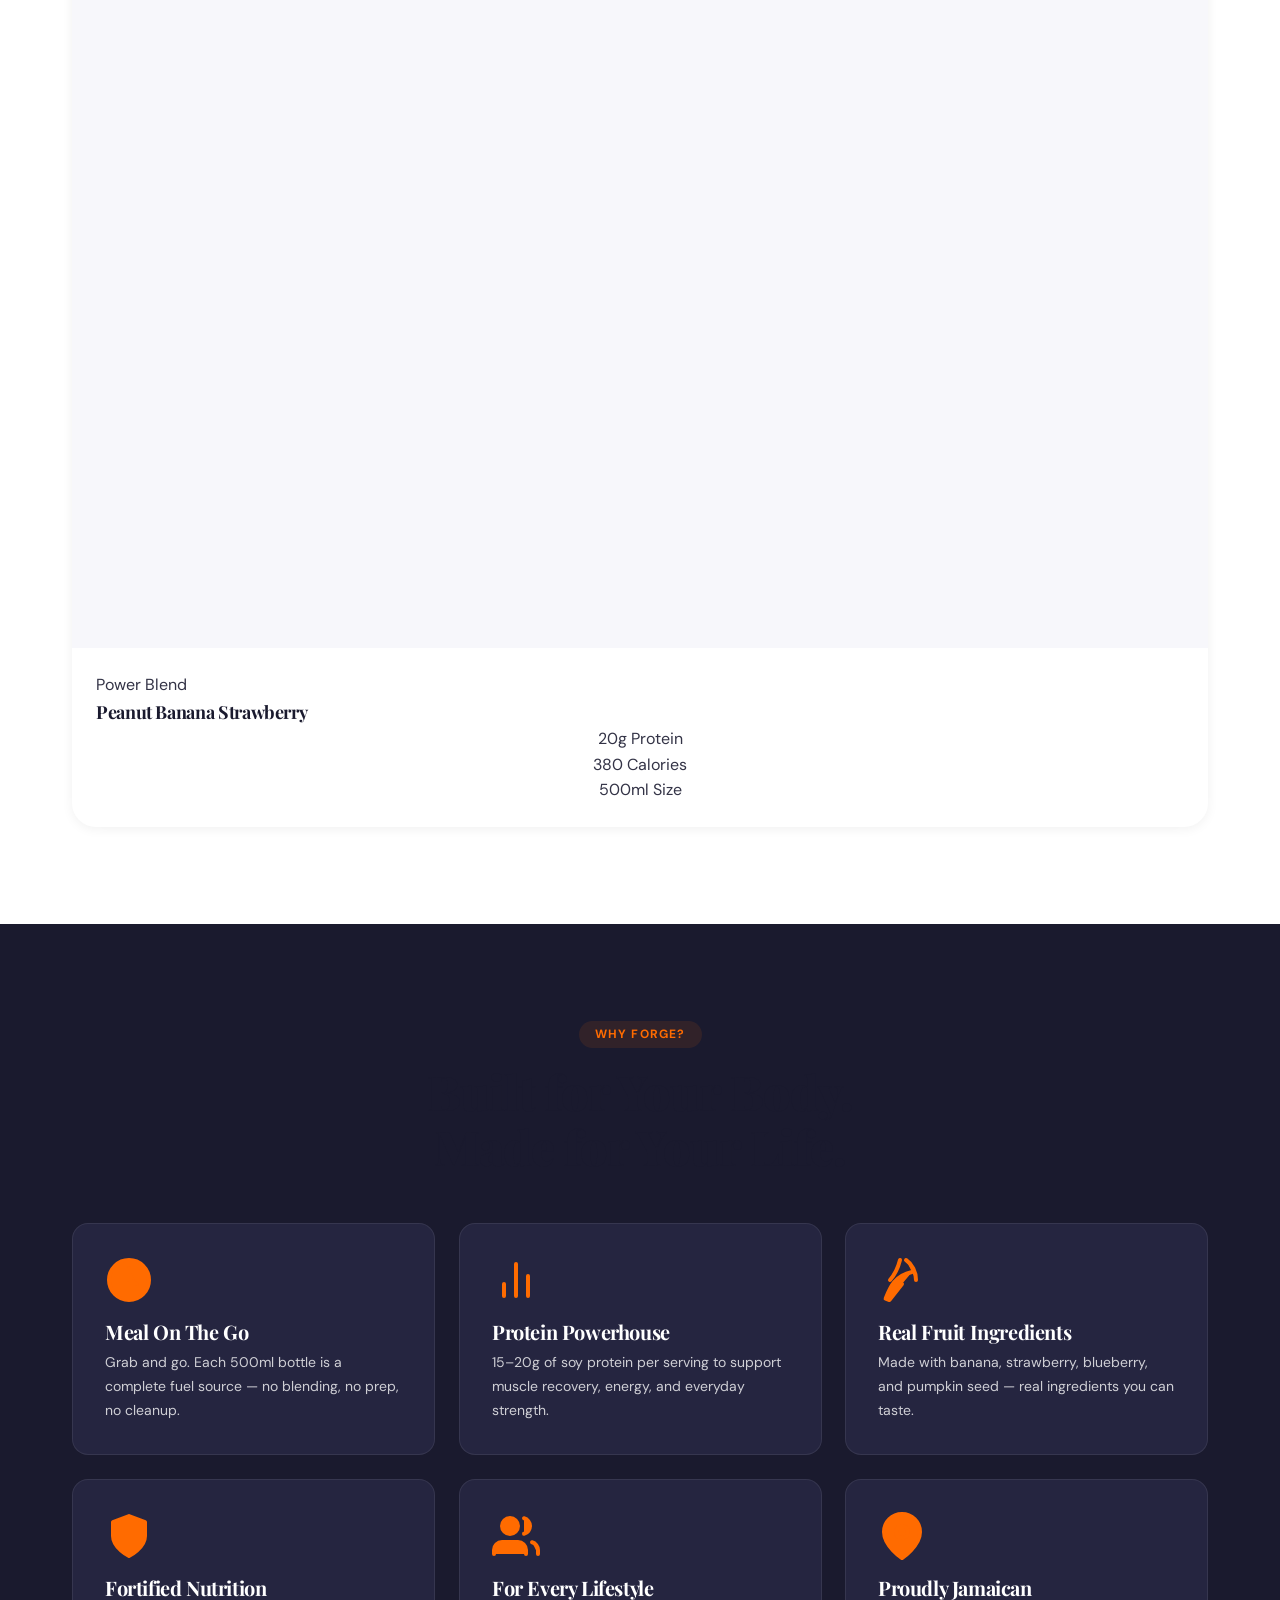
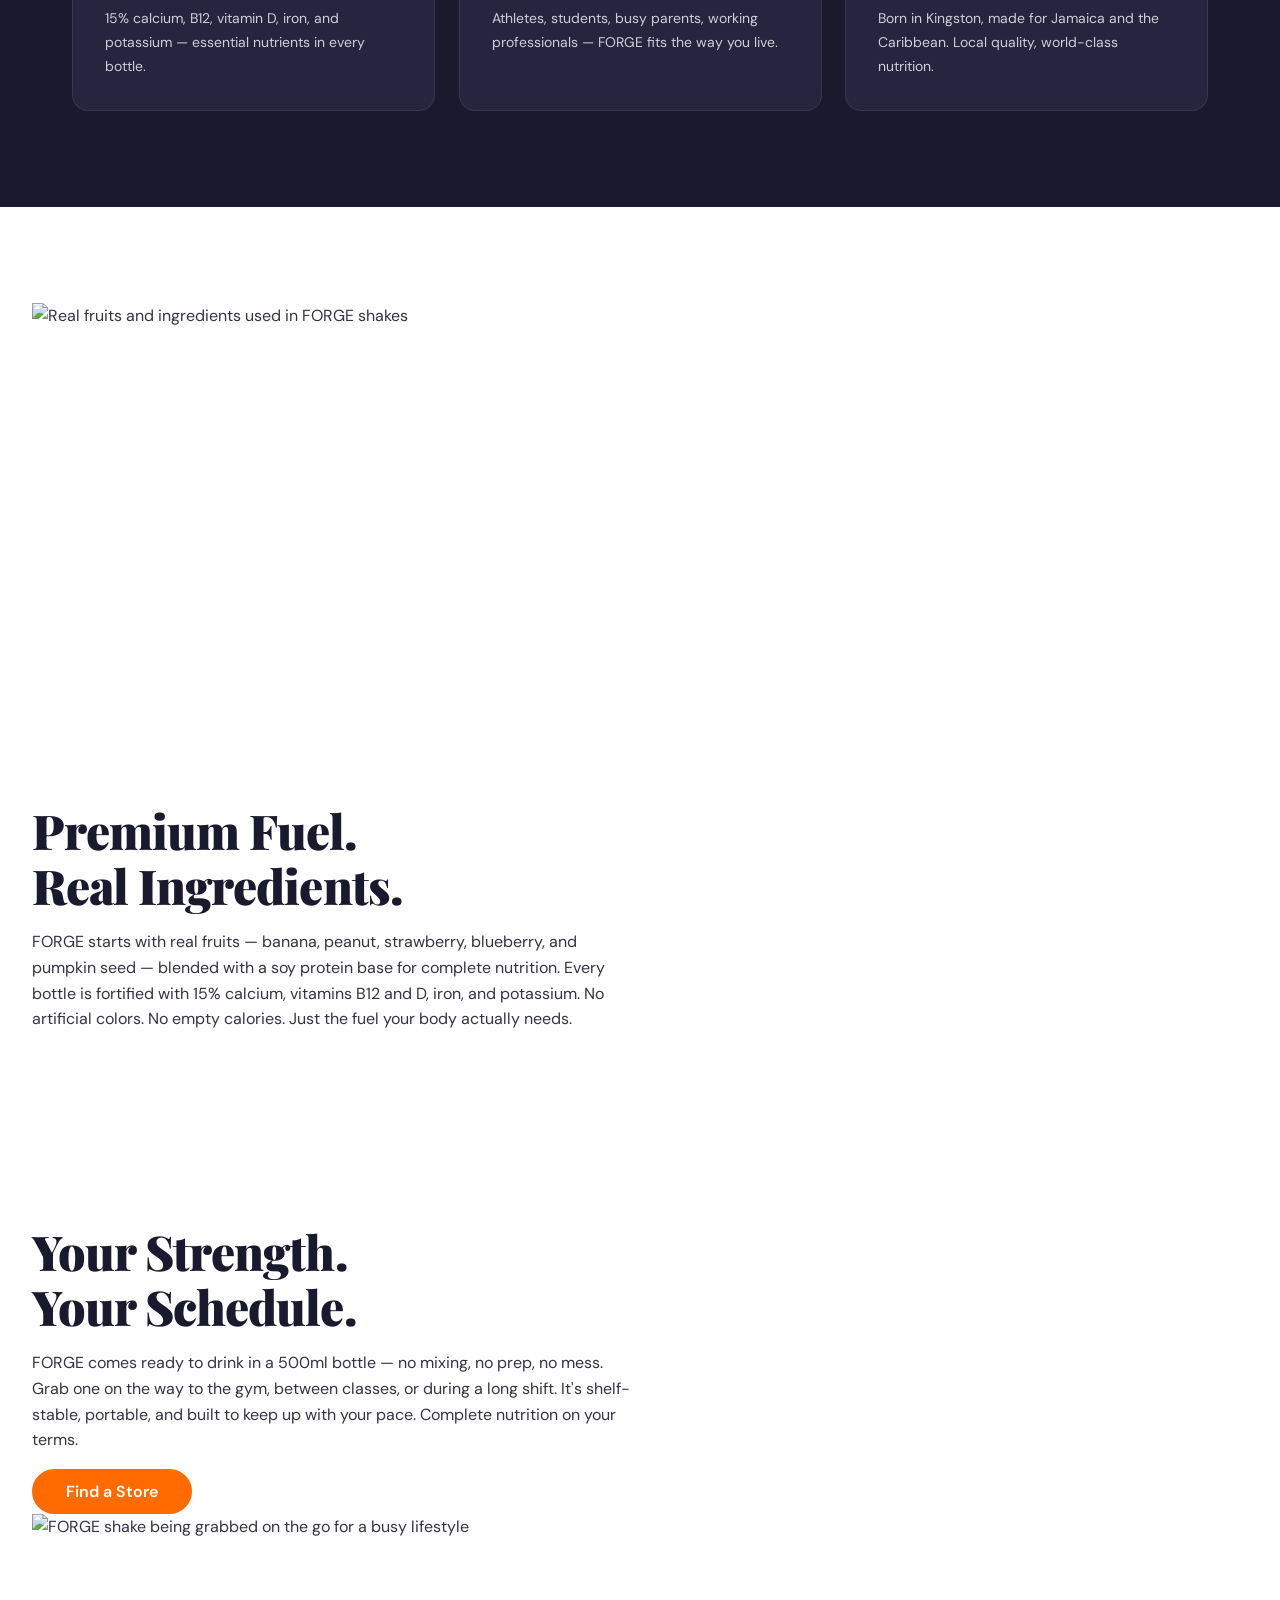
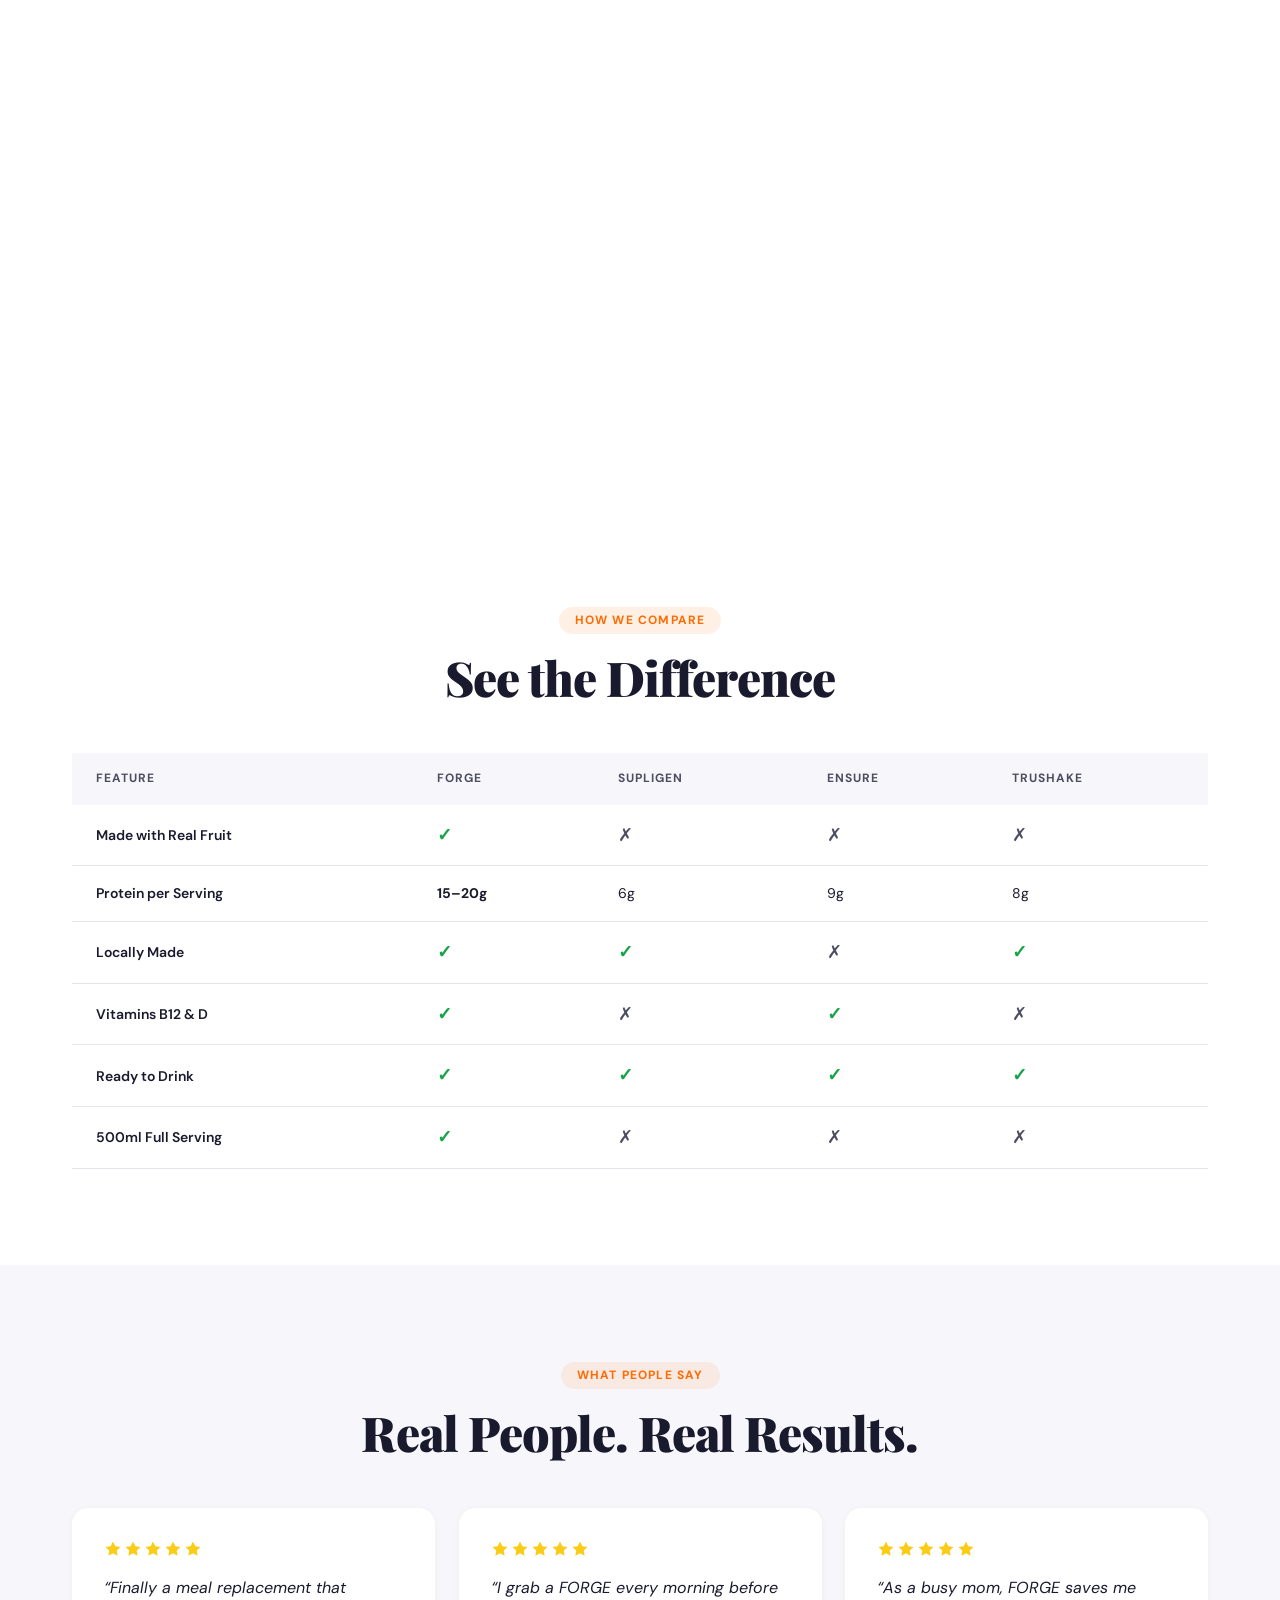
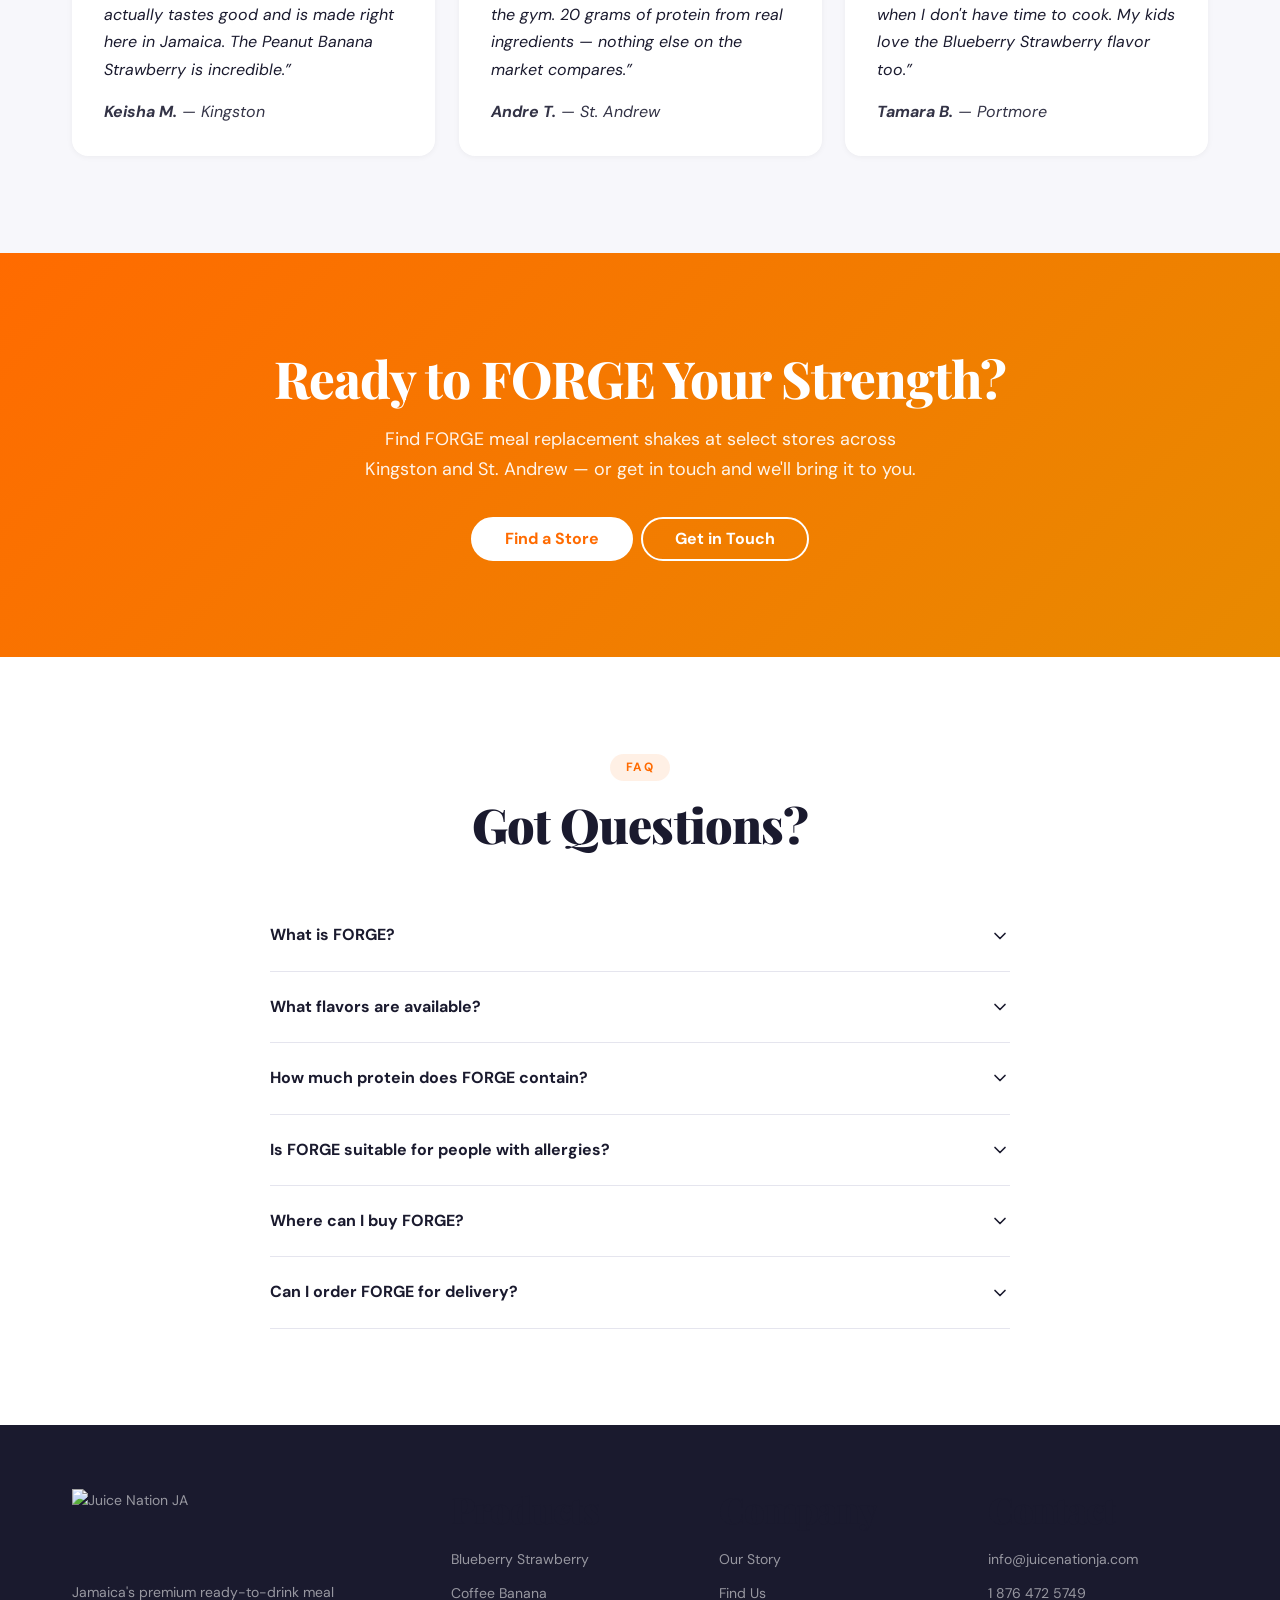
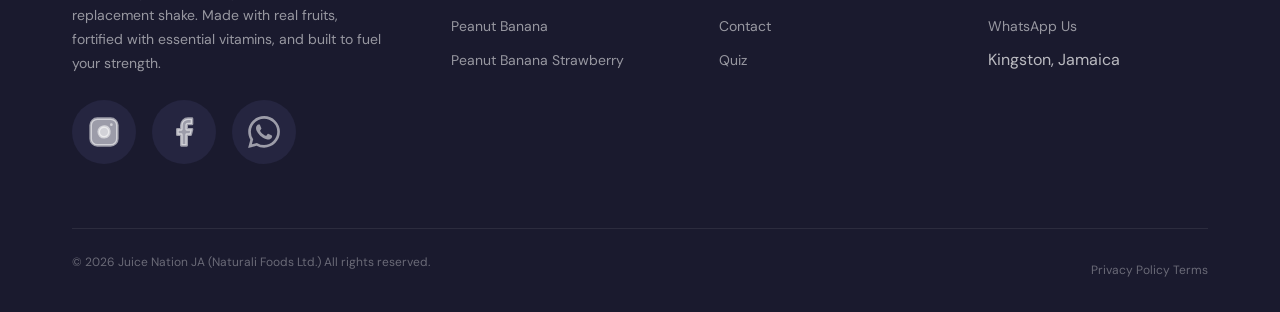
==== commit cdc2fd24: "Update index3.html Updated telephone number from 18765571212 to 18764725749" ====
--- a/index.html
+++ b/index.html
@@ -33,7 +33,7 @@
         },
         "contactPoint": {
           "@type": "ContactPoint",
-          "telephone": "+1-876-557-1212",
+          "telephone": "+1-876-472-5749",
           "contactType": "customer service",
           "email": "info@juicenationja.com",
           "availableLanguage": "English"
@@ -633,7 +633,7 @@
               <svg class="faq-chevron" width="20" height="20" viewBox="0 0 24 24" fill="none" stroke="currentColor" stroke-width="2" stroke-linecap="round" stroke-linejoin="round" aria-hidden="true"><polyline points="6 9 12 15 18 9"/></svg>
             </summary>
             <div class="faq-answer">
-              <p>Yes! You can order FORGE for delivery via WhatsApp at <a href="https://wa.me/18765571212">wa.me/18765571212</a> or call us directly at <a href="tel:+18765571212">1 876 557 1212</a>. Free delivery is available on orders over $3,000 JMD within Kingston and St. Andrew.</p>
+              <p>Yes! You can order FORGE for delivery via WhatsApp at <a href="https://wa.me/18764725749">wa.me/18764725749</a> or call us directly at <a href="tel:+18764725749">1 876 472 5749</a>. Free delivery is available on orders over $3,000 JMD within Kingston and St. Andrew.</p>
             </div>
           </details>
         </div>
@@ -667,7 +667,7 @@
                 <path d="M18 2h-3a5 5 0 0 0-5 5v3H7v4h3v8h4v-8h3l1-4h-4V7a1 1 0 0 1 1-1h3z"/>
               </svg>
             </a>
-            <a href="https://wa.me/18765571212" class="social-link" aria-label="Message us on WhatsApp">
+            <a href="https://wa.me/18764725749" class="social-link" aria-label="Message us on WhatsApp">
               <svg width="20" height="20" viewBox="0 0 24 24" fill="currentColor" aria-hidden="true">
                 <path d="M17.472 14.382c-.297-.149-1.758-.867-2.03-.967-.273-.099-.471-.148-.67.15-.197.297-.767.966-.94 1.164-.173.199-.347.223-.644.075-.297-.15-1.255-.463-2.39-1.475-.883-.788-1.48-1.761-1.653-2.059-.173-.297-.018-.458.13-.606.134-.133.298-.347.446-.52.149-.174.198-.298.298-.497.099-.198.05-.371-.025-.52-.075-.149-.669-1.612-.916-2.207-.242-.579-.487-.5-.669-.51-.173-.008-.371-.01-.57-.01-.198 0-.52.074-.792.372-.272.297-1.04 1.016-1.04 2.479 0 1.462 1.065 2.875 1.213 3.074.149.198 2.096 3.2 5.077 4.487.709.306 1.262.489 1.694.625.712.227 1.36.195 1.871.118.571-.085 1.758-.719 2.006-1.413.248-.694.248-1.289.173-1.413-.074-.124-.272-.198-.57-.347m-5.421 7.403h-.004a9.87 9.87 0 0 1-5.031-1.378l-.361-.214-3.741.982.998-3.648-.235-.374a9.86 9.86 0 0 1-1.51-5.26c.001-5.45 4.436-9.884 9.888-9.884 2.64 0 5.122 1.03 6.988 2.898a9.825 9.825 0 0 1 2.893 6.994c-.003 5.45-4.437 9.884-9.885 9.884m8.413-18.297A11.815 11.815 0 0 0 12.05 0C5.495 0 .16 5.335.157 11.892c0 2.096.547 4.142 1.588 5.945L.057 24l6.305-1.654a11.882 11.882 0 0 0 5.683 1.448h.005c6.554 0 11.89-5.335 11.893-11.893a11.821 11.821 0 0 0-3.48-8.413z"/>
               </svg>
@@ -702,8 +702,8 @@
           <h3 class="footer-heading">Contact</h3>
           <ul class="footer-links footer-contact-list">
             <li><a href="mailto:info@juicenationja.com">info@juicenationja.com</a></li>
-            <li><a href="tel:+18765571212">1 876 557 1212</a></li>
-            <li><a href="https://wa.me/18765571212">WhatsApp Us</a></li>
+            <li><a href="tel:+18764725749">1 876 472 5749</a></li>
+            <li><a href="https://wa.me/18764725749">WhatsApp Us</a></li>
             <li>Kingston, Jamaica</li>
           </ul>
         </div>
@@ -721,4 +721,4 @@
 
   <script src="/js/main.js"></script>
 </body>
-</html>+</html>
